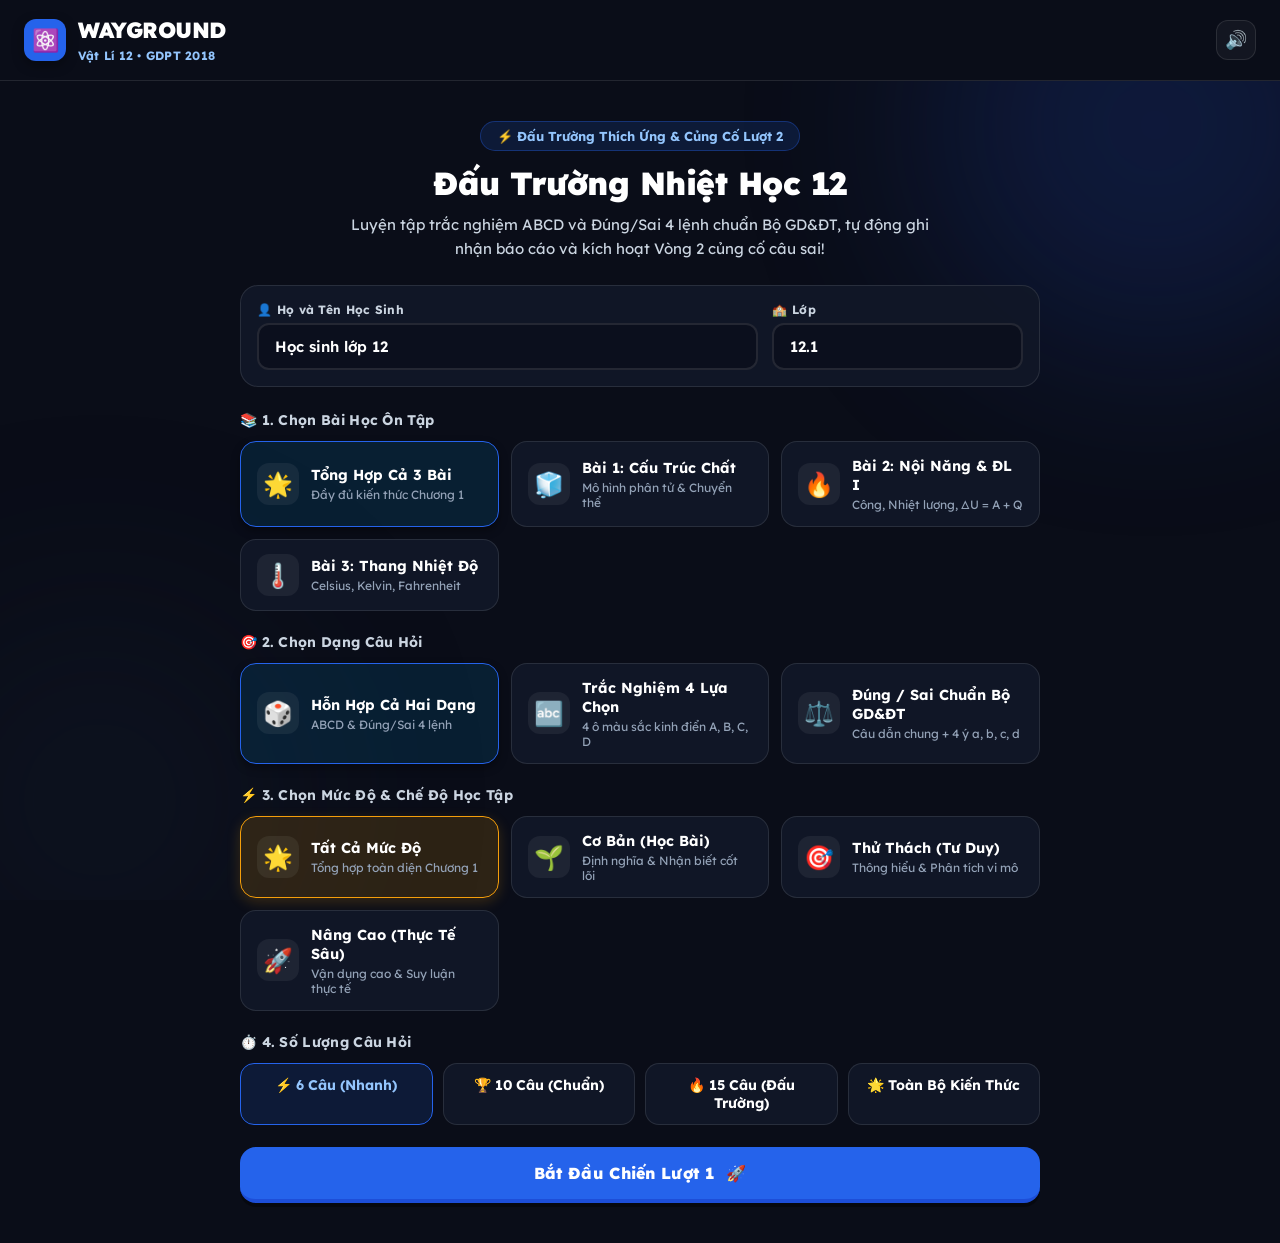
==== index.html @ 76d89479 "feat: Wayground Physics 12 - Dau truong trac nghiem & cung co kien thuc V6.0" ====
<!DOCTYPE html>
<html lang="vi">
<head>
    <meta charset="UTF-8">
    <meta name="viewport" content="width=device-width, initial-scale=1.0, maximum-scale=5.0, viewport-fit=cover">
    <meta name="theme-color" content="#0A0D18">
    <meta name="apple-mobile-web-app-capable" content="yes">
    <meta name="apple-mobile-web-app-status-bar-style" content="black-translucent">
    <title>Wayground Physics 12 - Đấu Trường Trắc Nghiệm & Củng Cố Kiến Thức</title>
    <meta name="description" content="Trang web học tập trò chơi hóa theo phong cách Wayground dành cho học sinh lớp 12 thực hành môn Vật lí có hỗ trợ củng cố Lượt 2 và báo cáo giáo viên.">
    
    <!-- Google Fonts: 100% Vietnamese Subset Support (Lexend & Inter for maximum readability) -->
    <link rel="preconnect" href="https://fonts.googleapis.com">
    <link rel="preconnect" href="https://fonts.gstatic.com" crossorigin>
    <link href="https://fonts.googleapis.com/css2?family=Inter:wght@400;500;600;700;800&family=Lexend:wght@400;500;600;700;800;900&display=swap&subset=vietnamese" rel="stylesheet">

    <!-- KaTeX: Standard Mathematical & Physics Formula Typesetting (Local with CDN Fallback) -->
    <link rel="stylesheet" href="lib/katex/katex.min.css">
    <link rel="stylesheet" href="https://cdn.jsdelivr.net/npm/katex@0.16.9/dist/katex.min.css" integrity="sha384-n8MVd4RsNIU0tAv4ct0nTaAbDJwPJzDEaqSD1odI+WdtXRGWt2kTvGFasHpSy3SV" crossorigin="anonymous">

    <!-- Main Stylesheet -->
    <link rel="stylesheet" href="css/style.css">
</head>
<body>

    <!-- Background Animated Glow Orbs -->
    <div class="bg-glow-orbs">
        <div class="glow-orb glow-orb-1"></div>
        <div class="glow-orb glow-orb-2"></div>
    </div>

    <!-- App Header -->
    <header class="app-header">
        <div class="brand-badge">
            <div class="brand-logo-icon">⚛️</div>
            <div class="brand-text">
                <h1>WAYGROUND</h1>
                <span>Vật Lí 12 • GDPT 2018</span>
            </div>
        </div>
        <div class="header-controls">
            <button id="btn-toggle-sound" class="icon-btn" title="Bật/Tắt âm thanh" aria-label="Toggle Sound">🔊</button>
        </div>
    </header>

    <!-- Main Game Container -->
    <main class="main-wrapper">

        <!-- =========================================================
             SCREEN 1: LOBBY / MODE CONFIGURATION
             ========================================================= -->
        <section id="screen-lobby" class="screen active">
            <div class="lobby-card">
                <div class="hero-banner">
                    <span class="hero-pill">⚡ Đấu Trường Thích Ứng & Củng Cố Lượt 2</span>
                    <h2 class="hero-title">Đấu Trường Nhiệt Học 12</h2>
                    <p class="hero-desc">Luyện tập trắc nghiệm ABCD và Đúng/Sai 4 lệnh chuẩn Bộ GD&ĐT, tự động ghi nhận báo cáo và kích hoạt Vòng 2 củng cố câu sai!</p>
                </div>

                <!-- Student Profile Input -->
                <div class="student-input-grid">
                    <div class="input-field-group">
                        <label for="input-student-name">👤 Họ và Tên Học Sinh</label>
                        <input type="text" id="input-student-name" class="text-input" placeholder="Ví dụ: Nguyễn Văn An" value="Học sinh lớp 12">
                    </div>
                    <div class="input-field-group">
                        <label for="input-student-class">🏫 Lớp</label>
                        <input type="text" id="input-student-class" class="text-input" placeholder="Ví dụ: 12A1" value="12.1">
                    </div>
                </div>

                <!-- Config: Chọn Bài Học -->
                <div class="config-group">
                    <h3 class="group-title">📚 1. Chọn Bài Học Ôn Tập</h3>
                    <div class="pill-grid">
                        <div class="select-card unit-card active" data-unit="all">
                            <div class="select-card-icon">🌟</div>
                            <div class="select-card-info">
                                <h4>Tổng Hợp Cả 3 Bài</h4>
                                <p>Đầy đủ kiến thức Chương 1</p>
                            </div>
                        </div>
                        <div class="select-card unit-card" data-unit="unit1">
                            <div class="select-card-icon">🧊</div>
                            <div class="select-card-info">
                                <h4>Bài 1: Cấu Trúc Chất</h4>
                                <p>Mô hình phân tử & Chuyển thể</p>
                            </div>
                        </div>
                        <div class="select-card unit-card" data-unit="unit2">
                            <div class="select-card-icon">🔥</div>
                            <div class="select-card-info">
                                <h4>Bài 2: Nội Năng & ĐL I</h4>
                                <p>Công, Nhiệt lượng, ΔU = A + Q</p>
                            </div>
                        </div>
                        <div class="select-card unit-card" data-unit="unit3">
                            <div class="select-card-icon">🌡️</div>
                            <div class="select-card-info">
                                <h4>Bài 3: Thang Nhiệt Độ</h4>
                                <p>Celsius, Kelvin, Fahrenheit</p>
                            </div>
                        </div>
                    </div>
                </div>

                <!-- Config: Chọn Dạng Câu Hỏi -->
                <div class="config-group">
                    <h3 class="group-title">🎯 2. Chọn Dạng Câu Hỏi</h3>
                    <div class="pill-grid">
                        <div class="select-card type-card active" data-type="all">
                            <div class="select-card-icon">🎲</div>
                            <div class="select-card-info">
                                <h4>Hỗn Hợp Cả Hai Dạng</h4>
                                <p>ABCD & Đúng/Sai 4 lệnh</p>
                            </div>
                        </div>
                        <div class="select-card type-card" data-type="multiple_choice">
                            <div class="select-card-icon">🔤</div>
                            <div class="select-card-info">
                                <h4>Trắc Nghiệm 4 Lựa Chọn</h4>
                                <p>4 ô màu sắc kinh điển A, B, C, D</p>
                            </div>
                        </div>
                        <div class="select-card type-card" data-type="multi_tf">
                            <div class="select-card-icon">⚖️</div>
                            <div class="select-card-info">
                                <h4>Đúng / Sai Chuẩn Bộ GD&ĐT</h4>
                                <p>Câu dẫn chung + 4 ý a, b, c, d</p>
                            </div>
                        </div>
                    </div>
                </div>

                <!-- Config: Chọn Mức Độ & Chế Độ Học Tập -->
                <div class="config-group">
                    <h3 class="group-title">⚡ 3. Chọn Mức Độ & Chế Độ Học Tập</h3>
                    <div class="pill-grid">
                        <div class="select-card mode-card active" data-mode="all">
                            <div class="select-card-icon">🌟</div>
                            <div class="select-card-info">
                                <h4>Tất Cả Mức Độ</h4>
                                <p>Tổng hợp toàn diện Chương 1</p>
                            </div>
                        </div>
                        <div class="select-card mode-card" data-mode="basic">
                            <div class="select-card-icon">🌱</div>
                            <div class="select-card-info">
                                <h4>Cơ Bản (Học Bài)</h4>
                                <p>Định nghĩa & Nhận biết cốt lõi</p>
                            </div>
                        </div>
                        <div class="select-card mode-card" data-mode="challenging">
                            <div class="select-card-icon">🎯</div>
                            <div class="select-card-info">
                                <h4>Thử Thách (Tư Duy)</h4>
                                <p>Thông hiểu & Phân tích vi mô</p>
                            </div>
                        </div>
                        <div class="select-card mode-card" data-mode="advanced">
                            <div class="select-card-icon">🚀</div>
                            <div class="select-card-info">
                                <h4>Nâng Cao (Thực Tế Sâu)</h4>
                                <p>Vận dụng cao & Suy luận thực tế</p>
                            </div>
                        </div>
                    </div>
                </div>

                <!-- Config: Số Lượng Câu -->
                <div class="config-group">
                    <h3 class="group-title">⏱️ 4. Số Lượng Câu Hỏi</h3>
                    <div class="btn-toggle-row">
                        <div class="toggle-chip count-chip active" data-count="6">⚡ 6 Câu (Nhanh)</div>
                        <div class="toggle-chip count-chip" data-count="10">🏆 10 Câu (Chuẩn)</div>
                        <div class="toggle-chip count-chip" data-count="15">🔥 15 Câu (Đấu Trường)</div>
                        <div class="toggle-chip count-chip" data-count="all">🌟 Toàn Bộ Kiến Thức</div>
                    </div>
                </div>

                <!-- CTA Button -->
                <button id="btn-start-game" class="cta-button btn-primary">
                    <span>Bắt Đầu Chiến Lượt 1</span>
                    <span>🚀</span>
                </button>
            </div>
        </section>


        <!-- =========================================================
             SCREEN 2: GAMEPLAY ARENA
             ========================================================= -->
        <section id="screen-arena" class="screen">
            <div class="arena-container">

                <!-- Remediation Round 2 Indicator Banner -->
                <div id="remediation-banner" class="remediation-banner">
                    🔥 Vòng 2: Củng cố các lỗ hổng kiến thức đã sai ở lượt 1
                </div>

                <!-- HUD Status Bar -->
                <div class="hud-bar">
                    <div class="hud-item">
                        <span class="hud-score-label">Điểm:</span>
                        <span id="hud-score" class="hud-score-val">0</span>
                    </div>

                    <!-- Streak Flame Badge -->
                    <div class="streak-badge">
                        <span>🔥</span>
                        <span>Chuỗi: <span id="hud-streak-val">0</span></span>
                    </div>

                    <div class="hud-item">
                        <span id="hud-progress-val" class="hud-progress">1/10</span>
                    </div>
                </div>

                <!-- Timer Bar -->
                <div class="timer-container">
                    <div id="timer-bar" class="timer-bar"></div>
                </div>


                <!-- Question Card -->
                <div class="question-card">
                    <div class="question-meta">
                        <span id="question-tag" class="tag-badge">Trắc nghiệm</span>
                        <span id="question-level" class="tag-badge">Thông hiểu</span>
                    </div>

                    <!-- Interactive Virtual Physics Experiment / Scientific Illustration Box -->
                    <div id="question-visual-box" class="question-visual-box"></div>

                    <!-- Scenario / General Lead-in (for True/False questions) -->
                    <div id="question-scenario-lead" class="question-scenario-lead" style="display: none;"></div>
                    <h3 id="question-text" class="question-text">Đang tải câu hỏi...</h3>
                </div>

                <!-- Answer Layouts -->
                <!-- Layout 1: Multiple Choice ABCD -->
                <div id="mc-grid" class="options-grid"></div>

                <!-- Layout 2: Multi-command True/False 4-statement Cards -->
                <div id="multi-tf-container" class="multi-tf-container" style="display: none;"></div>

            </div>
        </section>


        <!-- =========================================================
             SCREEN 3: SUMMARY / VICTORY SCREEN
             ========================================================= -->
        <section id="screen-summary" class="screen">
            <div class="summary-card">
                <div class="summary-trophy">🏆</div>
                <h2 class="summary-title">Hoàn Thành Bài Thi!</h2>
                <div id="summary-student-name" class="summary-student-name">Học sinh: Nguyễn Văn An • Lớp 12.1</div>
                <div id="summary-badge-title" class="summary-badge-title">Chiến Thần Vật Lí Nhiệt</div>

                <div class="stats-grid">
                    <div class="stat-box">
                        <div id="summary-score" class="stat-val">0</div>
                        <div class="stat-label">Tổng Điểm</div>
                    </div>
                    <div class="stat-box">
                        <div id="summary-accuracy" class="stat-val">100%</div>
                        <div class="stat-label">Độ Chính Xác</div>
                    </div>
                    <div class="stat-box">
                        <div id="summary-streak" class="stat-val">0</div>
                        <div class="stat-label">Chuỗi Lớn Nhất</div>
                    </div>
                </div>

                <!-- Remediation Prompt Box (Appears when there are mistakes) -->
                <div id="remediation-prompt-box" class="remediation-prompt-box" style="display: none;">
                    <div class="remediation-prompt-icon">💡</div>
                    <div class="remediation-prompt-text">
                        <h3 id="remediation-prompt-title">Phát hiện lỗ hổng kiến thức!</h3>
                        <p id="remediation-prompt-desc">Hệ thống đã chuẩn bị sẵn bộ câu hỏi bản sao tương đương để bạn luyện tập lại các phần vừa làm sai.</p>
                    </div>
                </div>

                <!-- Summary Action Buttons Grid -->
                <div class="summary-actions-grid">
                    <button id="btn-start-remediation" class="cta-button btn-primary btn-remediation" style="display: none;">
                        <span>Luyện Tập Lượt 2 (Củng Cố Câu Sai)</span>
                        <span>🔥</span>
                    </button>
                    <button id="btn-open-teacher-report" class="cta-button btn-primary btn-report">
                        <span>Báo Cáo Giáo Viên</span>
                        <span>📋</span>
                    </button>
                    <button id="btn-play-again" class="cta-button btn-secondary">
                        <span>Chơi Lại Từ Đầu</span>
                        <span>🔄</span>
                    </button>
                </div>
            </div>
        </section>

    </main>

    <!-- =========================================================
         FEEDBACK OVERLAY MODAL (MEME + PER-STATEMENT EXPLANATIONS)
         ========================================================= -->
    <div id="feedback-overlay" class="feedback-overlay">
        <div class="feedback-card">
            <div id="feedback-meme" class="feedback-meme-icon">🔥</div>
            <h3 id="feedback-title" class="feedback-title">Chính Xác!</h3>
            <div id="feedback-pts" class="feedback-pts">+1,250 Điểm</div>
            
            <!-- Explanation List (Supports both Single explanation and 4-statement breakdowns) -->
            <div id="feedback-explain-list" class="feedback-explain-list"></div>

            <button id="btn-next-question" class="cta-button btn-primary">
                <span>Câu Tiếp Theo</span>
                <span>➡️</span>
            </button>
        </div>
    </div>

    <!-- =========================================================
         TEACHER REPORT MODAL (DETAILED ANALYTICS & CSV EXPORT)
         ========================================================= -->
    <div id="modal-teacher-report" class="modal-overlay">
        <div class="report-modal-card">
            <div class="report-header">
                <h3>📋 Báo Cáo Kết Quả Học Tập Gửi Giáo Viên</h3>
                <button id="btn-close-report" class="icon-btn" title="Đóng">✖️</button>
            </div>

            <div class="report-meta-grid">
                <div class="report-meta-box">
                    <span>Học Sinh:</span>
                    <strong id="rep-student-name">--</strong>
                </div>
                <div class="report-meta-box">
                    <span>Lớp:</span>
                    <strong id="rep-student-class">--</strong>
                </div>
                <div class="report-meta-box">
                    <span>Tổng Điểm:</span>
                    <strong id="rep-total-score">0</strong>
                </div>
                <div class="report-meta-box">
                    <span>Độ Chính Xác:</span>
                    <strong id="rep-accuracy">0%</strong>
                </div>
            </div>

            <div class="report-table-wrapper">
                <table class="report-table">
                    <thead>
                        <tr>
                            <th>STT / Ý</th>
                            <th>Nội Dung Câu Hỏi & Mệnh Đề</th>
                            <th>Học Sinh Chọn</th>
                            <th>Đáp Án</th>
                            <th>Kết Quả</th>
                        </tr>
                    </thead>
                    <tbody id="report-table-body">
                        <!-- Dynamic rows populated by JS -->
                    </tbody>
                </table>
            </div>

            <div class="report-actions">
                <button id="btn-export-csv" class="cta-button btn-primary" style="width: auto; padding: 12px 20px; font-size: 14px;">
                    <span>Tải Báo Cáo CSV</span>
                    <span>📥</span>
                </button>
                <button id="btn-print-report" class="cta-button btn-secondary" style="width: auto; padding: 12px 20px; font-size: 14px;">
                    <span>In / Lưu PDF</span>
                    <span>🖨️</span>
                </button>
            </div>
        </div>
    </div>

    <!-- Scientific Image Lightbox / Zoom Modal -->
    <div id="image-zoom-modal" class="image-zoom-overlay">
        <div class="image-zoom-content">
            <button id="btn-close-zoom-modal" class="btn-close-zoom" title="Đóng">&times;</button>
            <div class="image-zoom-caption" id="image-zoom-caption">🔬 Hình minh họa khoa học chuẩn SGK Vật Lí 12</div>
            <img id="image-zoom-img" src="" alt="Hình minh họa phóng to" class="image-zoom-view" />
        </div>
    </div>

    <!-- KaTeX Scripts (Local with CDN fallback) -->
    <script src="lib/katex/katex.min.js"></script>
    <script src="lib/katex/auto-render.min.js"></script>
    <script src="https://cdn.jsdelivr.net/npm/katex@0.16.9/dist/katex.min.js" crossorigin="anonymous"></script>
    <script src="https://cdn.jsdelivr.net/npm/katex@0.16.9/dist/contrib/auto-render.min.js" crossorigin="anonymous"></script>

    <!-- Application Game Scripts -->
    <script src="js/audio.js?v=6.0.0"></script>
    <script src="js/confetti.js?v=6.0.0"></script>
    <script src="js/questions.js?v=6.0.0"></script>
    <script src="js/simulations.js?v=6.0.0"></script>
    <script src="js/app.js?v=6.0.0"></script>

</body>
</html>
---- css/style.css ----
/* ===================================================================
   WAYGROUND PHYSICS 12 - DESIGN SYSTEM & STYLESHEET (V2.1 - TYPOGRAPHY & MATH STANDARDS)
   Fonts: Be Vietnam Pro & Mulish (100% Vietnamese full diacritic support)
   Math: KaTeX standard typesetting, physics variables italic, units upright
   =================================================================== */

:root {
    /* Educational High-Legibility Typography Stack (Lexend - Proven to enhance reading speed & comprehension) */
    --font-heading: 'Lexend', -apple-system, BlinkMacSystemFont, 'Segoe UI', sans-serif;
    --font-body: 'Lexend', -apple-system, BlinkMacSystemFont, 'Segoe UI', sans-serif;
    --font-mono: 'JetBrains Mono', 'Consolas', monospace;

    /* Color Palette */
    --bg-dark: #0A0D18;
    --bg-card: rgba(17, 24, 39, 0.95);
    --bg-surface: #111827;
    --bg-glass: rgba(255, 255, 255, 0.04);
    --border-glass: rgba(255, 255, 255, 0.10);
    --border-subtle: rgba(255, 255, 255, 0.08);

    /* Text (WCAG AA Compliant contrast >= 4.5:1) */
    --text-primary: #FFFFFF;
    --text-secondary: #CBD5E1;
    --text-muted: #94A3B8;

    /* Wayground Choice Vibrant Colors */
    --color-opt-a: #EF4444; /* Ruby Crimson */
    --color-opt-b: #2563EB; /* Royal Cobalt Blue */
    --color-opt-c: #F59E0B; /* Warm Amber */
    --color-opt-d: #10B981; /* Emerald Green */

    --color-correct: #10B981;
    --color-wrong: #EF4444;
    --color-streak: #F97316;
    --color-accent: #2563EB;
    --color-cyan: #3B82F6;

    /* Elevation Shadows (Neutral & Purposeful - No colored halos) */
    --shadow-card: 0 12px 32px rgba(0, 0, 0, 0.45);
    --shadow-btn: 0 4px 0 rgba(0, 0, 0, 0.35);
    --shadow-elevation: 0 8px 24px rgba(0, 0, 0, 0.45);

    /* Animation Timing (Smooth Exponential Deceleration) */
    --transition: all 0.22s cubic-bezier(0.16, 1, 0.3, 1);
}

* {
    box-sizing: border-box;
    margin: 0;
    padding: 0;
    -webkit-tap-highlight-color: transparent;
}

body {
    font-family: var(--font-body);
    background-color: var(--bg-dark);
    color: var(--text-primary);
    min-height: 100vh;
    overflow-x: hidden;
    position: relative;
    display: flex;
    flex-direction: column;
    -webkit-font-smoothing: antialiased;
    -moz-osx-font-smoothing: grayscale;
    text-rendering: optimizeLegibility;
}

/* Background animated glow orbs */
.bg-glow-orbs {
    position: fixed;
    top: 0;
    left: 0;
    width: 100%;
    height: 100%;
    overflow: hidden;
    z-index: -1;
    pointer-events: none;
}

.glow-orb {
    position: absolute;
    border-radius: 50%;
    filter: blur(100px);
    opacity: 0.25;
    animation: floatOrb 12s infinite alternate ease-in-out;
}

.glow-orb-1 {
    width: 450px;
    height: 450px;
    background: radial-gradient(circle, #1E3A8A, #1D4ED8);
    top: -100px;
    right: -100px;
}

.glow-orb-2 {
    width: 400px;
    height: 400px;
    background: radial-gradient(circle, #1E293B, #0F172A);
    bottom: -100px;
    left: -100px;
    animation-delay: -6s;
}

@keyframes floatOrb {
    0% { transform: translateY(0) scale(1); }
    100% { transform: translateY(60px) scale(1.15); }
}

/* App Header */
.app-header {
    display: flex;
    justify-content: space-between;
    align-items: center;
    padding: 16px 24px;
    border-bottom: 1px solid var(--border-glass);
    background: #0A0D18;
    position: sticky;
    top: 0;
    z-index: 100;
}

.brand-badge {
    display: flex;
    align-items: center;
    gap: 12px;
}

.brand-logo-icon {
    width: 42px;
    height: 42px;
    background: #2563EB;
    border-radius: 12px;
    display: flex;
    align-items: center;
    justify-content: center;
    font-size: 22px;
    box-shadow: 0 4px 12px rgba(0, 0, 0, 0.35);
}

.brand-text h1 {
    font-family: var(--font-heading);
    font-size: 22px;
    font-weight: 900;
    letter-spacing: -0.5px;
    color: #FFFFFF;
}

.brand-text span {
    font-size: 12px;
    font-weight: 700;
    color: #93C5FD;
    letter-spacing: 0.02em;
}

.header-controls {
    display: flex;
    align-items: center;
    gap: 12px;
}

.icon-btn {
    background: var(--bg-glass);
    border: 1px solid var(--border-glass);
    color: var(--text-primary);
    width: 40px;
    height: 40px;
    border-radius: 12px;
    display: flex;
    align-items: center;
    justify-content: center;
    font-size: 18px;
    cursor: pointer;
    transition: var(--transition);
}

.icon-btn:hover {
    background: rgba(255, 255, 255, 0.12);
    transform: translateY(-2px);
}

/* Main Container */
.main-wrapper {
    flex: 1;
    display: flex;
    justify-content: center;
    align-items: center;
    padding: 24px 16px;
    max-width: 940px;
    margin: 0 auto;
    width: 100%;
}

/* SCREEN SECTIONS */
.screen {
    width: 100%;
    display: none;
    animation: fadeIn 0.3s ease;
}

.screen.active {
    display: block;
}

@keyframes fadeIn {
    from { opacity: 0; transform: translateY(12px); }
    to { opacity: 1; transform: translateY(0); }
}

/* ===================================================================
   1. LOBBY SCREEN (STUDENT PROFILE & MODE CONFIG)
   =================================================================== */
.lobby-card {
    max-width: 800px;
    margin: 0 auto;
    padding: 16px 0;
}

.hero-banner {
    text-align: center;
    margin-bottom: 24px;
}

.hero-pill {
    display: inline-block;
    padding: 6px 16px;
    border-radius: 100px;
    background: rgba(37, 99, 235, 0.15);
    border: 1px solid rgba(37, 99, 235, 0.35);
    color: #93C5FD;
    font-size: 13px;
    font-weight: 700;
    margin-bottom: 12px;
}

.hero-title {
    font-family: var(--font-heading);
    font-size: 32px;
    font-weight: 900;
    margin-bottom: 8px;
    letter-spacing: -0.5px;
    line-height: 1.3;
}

.hero-desc {
    color: var(--text-secondary);
    font-size: 15px;
    line-height: 1.6;
    max-width: 580px;
    margin: 0 auto;
}

/* Student Information Input Bar */
.student-input-grid {
    display: grid;
    grid-template-columns: 2fr 1fr;
    gap: 14px;
    margin-bottom: 24px;
    background: var(--bg-card);
    border: 1px solid var(--border-glass);
    border-radius: 18px;
    padding: 16px;
}

.input-field-group {
    display: flex;
    flex-direction: column;
    gap: 6px;
    text-align: left;
}

.input-field-group label {
    font-size: 12px;
    font-weight: 700;
    color: var(--text-secondary);
    letter-spacing: 0.3px;
}

.text-input {
    background: rgba(11, 14, 26, 0.7);
    border: 2px solid var(--border-glass);
    border-radius: 12px;
    padding: 12px 16px;
    color: white;
    font-family: var(--font-body);
    font-size: 15px;
    font-weight: 600;
    outline: none;
    transition: var(--transition);
}

.text-input:focus {
    border-color: var(--color-cyan);
    box-shadow: 0 2px 8px rgba(0, 0, 0, 0.4);
}

/* Config Groups */
.config-group {
    margin-bottom: 22px;
}

.group-title {
    font-size: 14px;
    font-weight: 700;
    color: var(--text-secondary);
    letter-spacing: 0.3px;
    margin-bottom: 12px;
    display: flex;
    align-items: center;
    gap: 8px;
}

.pill-grid {
    display: grid;
    grid-template-columns: repeat(auto-fit, minmax(200px, 1fr));
    gap: 12px;
}

.select-card {
    background: var(--bg-card);
    border: 1px solid var(--border-glass);
    border-radius: 16px;
    padding: 14px 16px;
    cursor: pointer;
    transition: var(--transition);
    display: flex;
    align-items: center;
    gap: 12px;
    user-select: none;
}

.select-card:hover {
    border-color: rgba(2, 132, 199, 0.4);
    background: rgba(255, 255, 255, 0.06);
    transform: translateY(-2px);
}

.select-card.active {
    border-color: var(--color-accent);
    background: rgba(2, 132, 199, 0.15);
    box-shadow: 0 4px 8px rgba(0, 0, 0, 0.35);
}

/* Specific styling for Mode Selection Cards */
.mode-card[data-mode="all"].active {
    border-color: #F59E0B;
    background: rgba(245, 158, 11, 0.15);
    box-shadow: 0 4px 14px rgba(245, 158, 11, 0.2);
}

.mode-card[data-mode="basic"].active {
    border-color: #10B981;
    background: rgba(16, 185, 129, 0.15);
    box-shadow: 0 4px 14px rgba(16, 185, 129, 0.2);
}

.mode-card[data-mode="challenging"].active {
    border-color: #0EA5E9;
    background: rgba(14, 165, 233, 0.15);
    box-shadow: 0 4px 14px rgba(14, 165, 233, 0.2);
}

.mode-card[data-mode="advanced"].active {
    border-color: #EC4899;
    background: rgba(236, 72, 153, 0.15);
    box-shadow: 0 4px 14px rgba(236, 72, 153, 0.25);
}

.select-card-icon {
    font-size: 24px;
    width: 42px;
    height: 42px;
    background: rgba(255, 255, 255, 0.06);
    border-radius: 12px;
    display: flex;
    align-items: center;
    justify-content: center;
    flex-shrink: 0;
}

.select-card-info h4 {
    font-family: var(--font-heading);
    font-size: 14.5px;
    font-weight: 700;
    margin-bottom: 3px;
}

.select-card-info p {
    font-size: 12px;
    color: var(--text-muted);
}

/* Quantity Selection */
.btn-toggle-row {
    display: flex;
    gap: 10px;
    flex-wrap: wrap;
}

.toggle-chip {
    flex: 1;
    min-width: 90px;
    padding: 12px 16px;
    background: var(--bg-card);
    border: 1px solid var(--border-glass);
    border-radius: 14px;
    color: var(--text-primary);
    font-weight: 700;
    font-size: 14px;
    text-align: center;
    cursor: pointer;
    transition: var(--transition);
}

.toggle-chip:hover {
    border-color: rgba(255, 255, 255, 0.3);
}

.toggle-chip.active {
    border-color: var(--color-accent);
    background: rgba(37, 99, 235, 0.15);
    color: #93C5FD;
}

/* Action Buttons */
.cta-button {
    width: 100%;
    padding: 16px 24px;
    border-radius: 16px;
    border: none;
    font-family: var(--font-heading);
    font-size: 16px;
    font-weight: 800;
    letter-spacing: 0.3px;
    cursor: pointer;
    display: flex;
    align-items: center;
    justify-content: center;
    gap: 12px;
    transition: var(--transition);
    box-shadow: var(--shadow-btn);
    user-select: none;
}

.btn-primary {
    background: #2563EB;
    color: white;
    border-bottom: 4px solid #1D4ED8;
}

.btn-primary:hover {
    background: #1D4ED8;
    transform: translateY(-2px);
    box-shadow: 0 6px 20px rgba(0, 0, 0, 0.4);
}

.btn-primary:active {
    transform: translateY(2px);
    border-bottom-width: 2px;
}

/* ===================================================================
   2. GAME ARENA (PLAYING SCREEN)
   =================================================================== */
.arena-container {
    width: 100%;
    display: flex;
    flex-direction: column;
    gap: 16px;
}

/* Round 2 Remediation Banner */
.remediation-banner {
    display: none;
    background: linear-gradient(90deg, rgba(239, 68, 68, 0.25), rgba(249, 115, 22, 0.3));
    border: 1px solid #F97316;
    border-radius: 14px;
    padding: 10px 16px;
    text-align: center;
    font-family: var(--font-heading);
    font-weight: 800;
    color: #FDBA74;
    font-size: 14px;
    letter-spacing: 0.5px;
    animation: bannerPulse 2s infinite alternate;
}

.remediation-banner.active {
    display: block;
}

@keyframes bannerPulse {
    from { opacity: 0.85; border-color: rgba(249, 115, 22, 0.4); }
    to { opacity: 1; border-color: rgba(249, 115, 22, 0.9); }
}

/* Top Hud Bar */
.hud-bar {
    display: flex;
    justify-content: space-between;
    align-items: center;
    gap: 12px;
    background: rgba(17, 24, 39, 0.94);
    border: 1px solid var(--border-glass);
    border-radius: 18px;
    padding: 12px 18px;
    backdrop-filter: blur(16px);
    position: sticky;
    top: 76px;
    z-index: 40;
}

.hud-item {
    display: flex;
    align-items: center;
    gap: 8px;
}

.hud-score-label {
    font-size: 12px;
    color: var(--text-muted);
    font-weight: 700;
}

.hud-score-val {
    font-family: var(--font-heading);
    font-size: 20px;
    font-weight: 900;
    color: #FBBF24;
}

/* Streak Flame Badge */
.streak-badge {
    background: rgba(249, 115, 22, 0.15);
    border: 1px solid rgba(249, 115, 22, 0.35);
    color: #FB923C;
    padding: 6px 14px;
    border-radius: 100px;
    font-weight: 800;
    font-size: 14px;
    display: flex;
    align-items: center;
    gap: 6px;
    animation: flamePulse 1.8s infinite;
}

@keyframes flamePulse {
    0%, 100% { transform: scale(1); }
    50% { transform: scale(1.05); }
}

.hud-progress {
    font-weight: 700;
    color: var(--text-secondary);
    font-size: 14px;
}

/* Timer Bar */
.timer-container {
    width: 100%;
    height: 10px;
    background: rgba(255, 255, 255, 0.08);
    border-radius: 100px;
    overflow: hidden;
    position: relative;
}

.timer-bar {
    height: 100%;
    width: 100%;
    background: var(--color-correct);
    border-radius: 100px;
    transform-origin: left center;
    transform: scaleX(1);
    transition: transform 0.1s linear, background 0.3s ease;
    will-change: transform;
}

.timer-bar.warning {
    background: var(--color-wrong);
}

/* Power-ups Tray */
.powerups-tray {
    display: flex;
    justify-content: center;
    gap: 10px;
}

.powerup-btn {
    background: var(--bg-card);
    border: 1px solid var(--border-glass);
    border-radius: 16px;
    padding: 8px 14px;
    color: var(--text-primary);
    font-size: 13px;
    font-weight: 700;
    cursor: pointer;
    display: flex;
    align-items: center;
    gap: 8px;
    transition: var(--transition);
    user-select: none;
}

.powerup-btn:hover:not(:disabled) {
    border-color: var(--color-accent);
    transform: translateY(-2px);
    box-shadow: 0 4px 12px rgba(0, 0, 0, 0.35);
}

.powerup-btn:disabled {
    opacity: 0.35;
    cursor: not-allowed;
    border-color: transparent;
}

.powerup-btn.active-powerup {
    border-color: #F59E0B;
    background: rgba(245, 158, 11, 0.2);
    box-shadow: 0 4px 12px rgba(0, 0, 0, 0.35);
}

/* Question Box */
.question-card {
    background: var(--bg-card);
    border: 1px solid var(--border-glass);
    border-radius: 24px;
    padding: 24px 22px;
    text-align: left;
    box-shadow: var(--shadow-card);
    backdrop-filter: blur(20px);
}

.question-meta {
    display: flex;
    gap: 8px;
    margin-bottom: 12px;
}

.tag-badge {
    padding: 4px 12px;
    border-radius: 8px;
    font-size: 12px;
    font-weight: 700;
    background: rgba(255, 255, 255, 0.08);
    color: var(--text-secondary);
}

.tag-badge.level-basic {
    background: rgba(16, 185, 129, 0.18);
    color: #6EE7B7;
    border: 1px solid rgba(16, 185, 129, 0.35);
}

.tag-badge.level-challenging {
    background: rgba(14, 165, 233, 0.18);
    color: #7DD3FC;
    border: 1px solid rgba(14, 165, 233, 0.35);
}

.tag-badge.level-advanced {
    background: rgba(236, 72, 153, 0.2);
    color: #F472B6;
    border: 1px solid rgba(236, 72, 153, 0.4);
    box-shadow: 0 0 10px rgba(236, 72, 153, 0.2);
}

.question-scenario-lead {
    font-size: 15.5px;
    font-weight: 600;
    line-height: 1.65;
    color: #F8FAFC;
    margin-bottom: 12px;
    background: rgba(2, 132, 199, 0.08);
    padding: 14px 18px;
    border-radius: 14px;
    border: 1px solid rgba(2, 132, 199, 0.25);
}

.question-text {
    font-family: var(--font-heading);
    font-size: 19px;
    font-weight: 700;
    line-height: 1.55;
    margin-bottom: 14px;
    color: white;
}

/* ===================================================================
   SCIENTIFIC ILLUSTRATION DIAGRAM CARD (HÌNH MINH HỌA KHOA HỌC SGK)
   =================================================================== */
.question-visual-box {
    background: rgba(15, 23, 42, 0.85);
    border: 1px solid rgba(56, 189, 248, 0.22);
    border-radius: 18px;
    padding: 14px 16px;
    margin-bottom: 18px;
    box-shadow: 0 8px 24px rgba(0, 0, 0, 0.35);
    backdrop-filter: blur(16px);
    transition: var(--transition);
}

.question-visual-box:hover {
    border-color: rgba(56, 189, 248, 0.45);
}

.diagram-header {
    display: flex;
    justify-content: space-between;
    align-items: center;
    border-bottom: 1px solid rgba(255, 255, 255, 0.08);
    padding-bottom: 8px;
    margin-bottom: 12px;
}

.diagram-title {
    display: flex;
    align-items: center;
    gap: 8px;
    font-size: 14.5px;
    font-weight: 700;
    color: #38BDF8;
    font-family: var(--font-heading);
}

.diagram-badge {
    font-size: 11px;
    font-weight: 700;
    background: rgba(56, 189, 248, 0.15);
    color: #7DD3FC;
    padding: 3px 10px;
    border-radius: 100px;
    border: 1px solid rgba(56, 189, 248, 0.3);
    font-family: var(--font-heading);
}

.diagram-graphic-wrap {
    display: flex;
    justify-content: center;
    align-items: center;
    background: rgba(10, 13, 24, 0.75);
    border: 1px solid rgba(255, 255, 255, 0.06);
    border-radius: 14px;
    padding: 10px;
    overflow: hidden;
    margin-bottom: 10px;
    box-shadow: 0 4px 12px rgba(0, 0, 0, 0.4);
}

.diagram-graphic-wrap svg {
    width: 100%;
    max-width: 620px;
    height: auto;
    display: block;
}

.diagram-caption {
    font-size: 13.5px;
    line-height: 1.55;
    color: #E2E8F0;
    background: rgba(255, 255, 255, 0.04);
    padding: 8px 14px;
    border-radius: 10px;
    border: 1px solid rgba(56, 189, 248, 0.2);
    font-family: var(--font-body);
}

.diagram-caption strong {
    color: #FBBF24;
    margin-right: 4px;
}

/* Options Grid (A, B, C, D) */
.options-grid {
    display: grid;
    grid-template-columns: repeat(2, 1fr);
    gap: 14px;
}

@media (max-width: 720px) {
    .options-grid {
        grid-template-columns: 1fr;
        gap: 10px;
    }
}

.option-btn {
    border-radius: 18px;
    padding: 16px 20px;
    min-height: 56px;
    border: none;
    font-family: var(--font-body);
    font-size: 15.5px;
    font-weight: 600;
    line-height: 1.5;
    text-align: left;
    cursor: pointer;
    transition: var(--transition);
    display: flex;
    align-items: center;
    gap: 14px;
    position: relative;
    user-select: none;
    color: white;
    touch-action: manipulation;
}

@media (max-width: 720px) {
    .option-btn {
        padding: 14px 16px;
        min-height: 52px;
        font-size: 15px;
        border-radius: 16px;
    }
}

.option-text {
    flex: 1;
    word-break: break-word;
}

.kbd-hint {
    display: inline-flex;
    align-items: center;
    justify-content: center;
    min-width: 22px;
    height: 22px;
    padding: 0 6px;
    font-family: var(--font-mono);
    font-size: 11px;
    font-weight: 700;
    color: rgba(255, 255, 255, 0.7);
    background: rgba(0, 0, 0, 0.32);
    border: 1px solid rgba(255, 255, 255, 0.16);
    border-radius: 6px;
    margin-left: auto;
    flex-shrink: 0;
    pointer-events: none;
    letter-spacing: 0;
}

@media (pointer: coarse) {
    .kbd-hint {
        display: none !important;
    }
}

.option-badge {
    width: 36px;
    height: 36px;
    border-radius: 10px;
    background: rgba(0, 0, 0, 0.25);
    display: flex;
    align-items: center;
    justify-content: center;
    font-family: var(--font-heading);
    font-weight: 900;
    font-size: 16px;
    flex-shrink: 0;
}

.option-btn:hover:not(:disabled) {
    transform: translateY(-3px);
    filter: brightness(1.1);
}

.option-btn:active:not(:disabled) {
    transform: translateY(1px);
}

.option-btn:disabled {
    cursor: default;
}

.btn-choice-a {
    background: linear-gradient(135deg, #EF4444, #DC2626);
    box-shadow: 0 4px 0 #B91C1C, 0 6px 16px rgba(0, 0, 0, 0.4);
}

.btn-choice-b {
    background: linear-gradient(135deg, #2563EB, #1D4ED8);
    box-shadow: 0 4px 0 #1E40AF, 0 6px 16px rgba(0, 0, 0, 0.4);
}

.btn-choice-c {
    background: linear-gradient(135deg, #F59E0B, #D97706);
    box-shadow: 0 4px 0 #B45309, 0 6px 16px rgba(0, 0, 0, 0.4);
}

.btn-choice-d {
    background: linear-gradient(135deg, #10B981, #059669);
    box-shadow: 0 4px 0 #047857, 0 6px 16px rgba(0, 0, 0, 0.4);
}

.option-btn.eliminated {
    opacity: 0.15;
    pointer-events: none;
    transform: scale(0.95);
    filter: grayscale(1);
}

.option-btn.correct-highlight {
    background: linear-gradient(135deg, #10B981, #059669) !important;
    box-shadow: 0 4px 0 #047857, 0 8px 24px rgba(0, 0, 0, 0.6) !important;
}

.option-btn.wrong-highlight {
    background: linear-gradient(135deg, #EF4444, #991B1B) !important;
    box-shadow: 0 4px 0 #7F1D1D, 0 8px 24px rgba(0, 0, 0, 0.6) !important;
    animation: shakeAnim 0.4s ease;
}

@keyframes shakeAnim {
    0%, 100% { transform: translateX(0); }
    20%, 60% { transform: translateX(-6px); }
    40%, 80% { transform: translateX(6px); }
}

/* ===================================================================
   CẤU TRÚC ĐÚNG / SAI 4 LỆNH CHUẨN BỘ GD&ĐT 2025
   =================================================================== */
.multi-tf-container {
    display: flex;
    flex-direction: column;
    gap: 14px;
}

.multi-tf-card {
    background: var(--bg-card);
    border: 1px solid var(--border-glass);
    border-radius: 18px;
    padding: 16px 20px;
    display: flex;
    justify-content: space-between;
    align-items: center;
    gap: 16px;
    transition: var(--transition);
}

@media (max-width: 640px) {
    .multi-tf-card {
        flex-direction: column;
        align-items: stretch;
        gap: 12px;
        padding: 14px 16px;
    }
    .multi-tf-toggle-group {
        width: 100%;
        justify-content: stretch;
    }
    .btn-tf-toggle {
        flex: 1;
        text-align: center;
        padding: 12px 14px;
    }
}

.multi-tf-card:hover {
    border-color: rgba(2, 132, 199, 0.45);
    background: rgba(25, 33, 58, 0.92);
}

.multi-tf-statement-box {
    display: flex;
    align-items: flex-start;
    gap: 14px;
    flex: 1;
    text-align: left;
}

.stmt-label-badge {
    width: 32px;
    height: 32px;
    border-radius: 10px;
    background: linear-gradient(135deg, #2563EB, #1D4ED8);
    color: white;
    font-family: var(--font-heading);
    font-size: 15px;
    font-weight: 800;
    display: flex;
    align-items: center;
    justify-content: center;
    flex-shrink: 0;
}

.stmt-content {
    font-size: 15px;
    line-height: 1.6;
    color: #F1F5F9;
}

.stmt-lead-text {
    font-weight: 700;
    color: var(--color-cyan);
    margin-right: 4px;
}

/* Toggle Buttons for True / False */
.multi-tf-toggle-group {
    display: flex;
    gap: 8px;
    flex-shrink: 0;
}

.btn-tf-toggle {
    padding: 10px 18px;
    min-height: 48px;
    border-radius: 12px;
    border: 2px solid var(--border-glass);
    background: rgba(255, 255, 255, 0.05);
    color: var(--text-secondary);
    font-family: var(--font-heading);
    font-size: 14px;
    font-weight: 800;
    cursor: pointer;
    transition: var(--transition);
    user-select: none;
    touch-action: manipulation;
    display: inline-flex;
    align-items: center;
    justify-content: center;
}

.btn-tf-toggle:hover {
    border-color: rgba(255, 255, 255, 0.3);
    color: white;
}

.btn-tf-toggle.selected-true {
    background: linear-gradient(135deg, #10B981, #059669);
    border-color: #10B981;
    color: white;
    box-shadow: 0 4px 12px rgba(0, 0, 0, 0.45);
    transform: scale(1.03);
}

.btn-tf-toggle.selected-false {
    background: linear-gradient(135deg, #EF4444, #DC2626);
    border-color: #EF4444;
    color: white;
    box-shadow: 0 4px 12px rgba(0, 0, 0, 0.45);
    transform: scale(1.03);
}

.btn-submit-multitf {
    margin-top: 6px;
}

/* ===================================================================
   3. FEEDBACK POPUP (MEME & PER-STATEMENT EXPLANATIONS)
   =================================================================== */
.feedback-overlay {
    position: fixed;
    top: 0;
    left: 0;
    width: 100%;
    height: 100%;
    background: rgba(10, 13, 24, 0.88);
    backdrop-filter: blur(12px);
    display: flex;
    justify-content: center;
    align-items: center;
    z-index: 1000;
    padding: 16px;
    opacity: 0;
    pointer-events: none;
    transition: opacity 0.25s ease;
}

.feedback-overlay.active {
    opacity: 1;
    pointer-events: auto;
}

.feedback-card {
    background: #151B2E;
    border: 1px solid var(--border-glass);
    border-radius: 28px;
    padding: 26px;
    max-width: 600px;
    width: 100%;
    text-align: center;
    box-shadow: 0 24px 60px rgba(0, 0, 0, 0.6);
    transform: scale(0.9);
    transition: transform 0.25s cubic-bezier(0.16, 1, 0.3, 1);
    max-height: 88vh;
    overflow-y: auto;
}

.feedback-overlay.active .feedback-card {
    transform: scale(1);
}

.feedback-meme-icon {
    font-size: 58px;
    margin-bottom: 8px;
    display: inline-block;
    animation: popIn 0.35s cubic-bezier(0.16, 1, 0.3, 1);
}

@keyframes popIn {
    0% { transform: scale(0.6); opacity: 0; }
    100% { transform: scale(1); opacity: 1; }
}

.feedback-title {
    font-family: var(--font-heading);
    font-size: 24px;
    font-weight: 800;
    margin-bottom: 4px;
}

.feedback-title.correct-text { color: var(--color-correct); }
.feedback-title.wrong-text { color: var(--color-wrong); }

.feedback-pts {
    font-weight: 800;
    font-size: 15px;
    color: #FBBF24;
    margin-bottom: 14px;
}

.feedback-explain-list {
    display: flex;
    flex-direction: column;
    gap: 10px;
    margin-bottom: 20px;
    text-align: left;
}

.feedback-explain-item {
    background: rgba(255, 255, 255, 0.04);
    border-radius: 12px;
    padding: 12px 16px;
    font-size: 14px;
    line-height: 1.6;
    color: #E2E8F0;
    border: 1px solid var(--border-glass);
}

.feedback-explain-item.item-correct {
    border-color: rgba(16, 185, 129, 0.35);
    background: rgba(16, 185, 129, 0.08);
}
.feedback-explain-item.item-wrong {
    border-color: rgba(239, 68, 68, 0.35);
    background: rgba(239, 68, 68, 0.08);
}

.feedback-explain-item strong {
    color: white;
}

/* ===================================================================
   4. SUMMARY SCREEN
   =================================================================== */
.summary-card {
    background: var(--bg-card);
    border: 1px solid var(--border-glass);
    border-radius: 28px;
    padding: 36px 28px;
    text-align: center;
    box-shadow: var(--shadow-card);
    backdrop-filter: blur(20px);
}

.summary-trophy {
    font-size: 68px;
    margin-bottom: 8px;
    display: inline-block;
    animation: trophyFloat 3s infinite ease-in-out;
}

@keyframes trophyFloat {
    0%, 100% { transform: translateY(0); }
    50% { transform: translateY(-10px); }
}

.summary-title {
    font-family: var(--font-heading);
    font-size: 30px;
    font-weight: 900;
    margin-bottom: 6px;
}

.summary-student-name {
    font-size: 15px;
    font-weight: 700;
    color: var(--color-cyan);
    margin-bottom: 4px;
}

.summary-badge-title {
    color: #FBBF24;
    font-weight: 800;
    font-size: 16px;
    letter-spacing: 0.5px;
    margin-bottom: 24px;
}

.stats-grid {
    display: grid;
    grid-template-columns: repeat(3, 1fr);
    gap: 14px;
    margin-bottom: 24px;
}

.stat-box {
    background: rgba(255, 255, 255, 0.04);
    border: none;
    border-radius: 18px;
    padding: 18px 12px;
}

.stat-val {
    font-family: var(--font-heading);
    font-size: 24px;
    font-weight: 800;
    color: white;
    margin-bottom: 4px;
}

.stat-label {
    font-size: 12px;
    font-weight: 700;
    color: var(--text-muted);
}

/* Remediation Prompt Box */
.remediation-prompt-box {
    background: rgba(249, 115, 22, 0.12);
    border: 1px solid rgba(249, 115, 22, 0.35);
    border-radius: 16px;
    padding: 14px 18px;
    margin-bottom: 22px;
    text-align: left;
    display: flex;
    align-items: center;
    gap: 14px;
}

.remediation-prompt-icon {
    font-size: 30px;
    flex-shrink: 0;
}

.remediation-prompt-text h3,
.remediation-prompt-text h4 {
    font-size: 15px;
    font-weight: 800;
    color: #FB923C;
    margin-bottom: 2px;
}

.remediation-prompt-text p {
    font-size: 13.5px;
    line-height: 1.5;
    color: #FED7AA;
}

.summary-actions-grid {
    display: grid;
    grid-template-columns: 1fr 1fr;
    gap: 12px;
}

.btn-secondary {
    background: var(--bg-glass);
    border: 2px solid var(--border-glass);
    color: white;
}

.btn-secondary:hover {
    background: rgba(255, 255, 255, 0.1);
    transform: translateY(-2px);
}

.btn-remediation {
    background: linear-gradient(135deg, #F97316, #EA580C);
    border-bottom: 4px solid #C2410C;
    grid-column: span 2;
}

.btn-report {
    background: linear-gradient(135deg, #2563EB, #1D4ED8);
    border-bottom: 4px solid #1E40AF;
}

/* ===================================================================
   5. TEACHER REPORT MODAL & TABLE
   =================================================================== */
.modal-overlay {
    position: fixed;
    top: 0;
    left: 0;
    width: 100%;
    height: 100%;
    background: rgba(10, 13, 24, 0.9);
    backdrop-filter: blur(14px);
    display: flex;
    justify-content: center;
    align-items: center;
    z-index: 2000;
    padding: 16px;
    opacity: 0;
    pointer-events: none;
    transition: opacity 0.25s ease;
}

.modal-overlay.active {
    opacity: 1;
    pointer-events: auto;
}

.report-modal-card {
    background: #141A2D;
    border: 1px solid var(--border-glass);
    border-radius: 24px;
    padding: 28px;
    max-width: 840px;
    width: 100%;
    max-height: 88vh;
    display: flex;
    flex-direction: column;
    box-shadow: 0 24px 60px rgba(0, 0, 0, 0.7);
}

.report-header {
    display: flex;
    justify-content: space-between;
    align-items: center;
    margin-bottom: 20px;
    border-bottom: 1px solid var(--border-glass);
    padding-bottom: 14px;
}

.report-meta-grid {
    display: grid;
    grid-template-columns: repeat(4, 1fr);
    gap: 10px;
    margin-bottom: 20px;
}

.report-meta-box {
    background: rgba(255, 255, 255, 0.04);
    border-radius: 12px;
    padding: 10px 14px;
}

.report-meta-box span {
    font-size: 11px;
    font-weight: 700;
    color: var(--text-muted);
}

.report-meta-box strong {
    display: block;
    font-size: 15px;
    color: white;
    margin-top: 2px;
}

.report-table-wrapper {
    flex: 1;
    overflow-y: auto;
    border: 1px solid var(--border-glass);
    border-radius: 14px;
    padding: 12px 16px;
    margin-bottom: 20px;
}

.report-table {
    width: 100%;
    border-collapse: collapse;
    font-size: 13.5px;
    text-align: left;
}

.report-table th {
    background: rgba(255, 255, 255, 0.06);
    padding: 12px 14px;
    font-weight: 800;
    color: var(--text-secondary);
    border-bottom: 1px solid var(--border-glass);
    position: sticky;
    top: 0;
}

.report-table td {
    padding: 12px 14px;
    border-bottom: 1px solid rgba(255, 255, 255, 0.05);
    color: #CBD5E1;
    line-height: 1.5;
}

.badge-tag-pass {
    color: #10B981;
    font-weight: 800;
    background: rgba(16, 185, 129, 0.15);
    padding: 3px 8px;
    border-radius: 6px;
}

.badge-tag-fail {
    color: #EF4444;
    font-weight: 800;
    background: rgba(239, 68, 68, 0.15);
    padding: 3px 8px;
    border-radius: 6px;
}

.report-actions {
    display: flex;
    justify-content: flex-end;
    gap: 12px;
}

/* ===================================================================
   6. MATHEMATICAL & PHYSICS FORMULA TYPOGRAPHY (KATEX TWEAKS)
   =================================================================== */
.katex {
    font-size: 1.05em !important;
    text-rendering: auto;
    color: #FFFFFF !important;
}

.katex .mord.mathnormal {
    font-family: 'KaTeX_Math', 'Cambria Math', 'Times New Roman', serif !important;
    font-style: italic !important;
}

/* Physics Math inline fallback if KaTeX is disabled */
.phys-math {
    font-family: 'Cambria Math', 'Times New Roman', serif;
    font-style: italic;
    color: #FFFFFF;
}

.phys-unit {
    font-family: var(--font-body);
    font-style: normal;
    color: #CBD5E1;
}

/* ===================================================================
   7. RESPONSIVE OPTIMIZATIONS (IPHONE / ANDROID / IPAD / TABLETS)
   =================================================================== */

/* Accessible Focus Ring (WCAG 2.1 AA) */
:focus-visible {
    outline: 2px solid #38BDF8;
    outline-offset: 2px;
}

/* Subtle Dark Scrollbars */
::-webkit-scrollbar {
    width: 6px;
    height: 6px;
}
::-webkit-scrollbar-track {
    background: rgba(10, 13, 24, 0.6);
}
::-webkit-scrollbar-thumb {
    background: rgba(255, 255, 255, 0.16);
    border-radius: 6px;
}
::-webkit-scrollbar-thumb:hover {
    background: rgba(255, 255, 255, 0.28);
}

/* Mobile Devices (< 640px: iPhone, Android) */
@media (max-width: 640px) {
    .app-header {
        padding: 10px 14px;
    }
    .brand-logo-icon {
        width: 36px;
        height: 36px;
        font-size: 18px;
        border-radius: 10px;
    }
    .brand-text h1 {
        font-size: 17px;
    }
    .brand-text span {
        font-size: 11.5px;
    }

    .main-wrapper {
        padding: 14px 10px calc(14px + env(safe-area-inset-bottom));
    }

    .lobby-card {
        padding: 12px 6px;
    }
    .hero-title {
        font-size: 22px;
    }
    .hero-desc {
        font-size: 14px;
    }
    .student-input-grid {
        grid-template-columns: 1fr;
        padding: 14px;
        gap: 10px;
    }
    .text-input {
        font-size: 16px; /* Prevents auto-zoom in iOS Safari */
    }

    /* Sticky HUD Bar on Mobile */
    .hud-bar {
        top: 56px;
        padding: 8px 12px;
        border-radius: 14px;
        gap: 8px;
    }
    .hud-score-label {
        display: none;
    }
    .hud-score-val {
        font-size: 17px;
    }
    .streak-badge {
        padding: 4px 10px;
        font-size: 13px;
    }
    .hud-progress {
        font-size: 13px;
    }

    /* Power-ups Tray on Mobile */
    .powerups-tray {
        flex-wrap: wrap;
        gap: 6px;
    }
    .powerup-btn {
        padding: 8px 10px;
        font-size: 12px;
        border-radius: 12px;
        flex: 1 1 calc(50% - 6px);
        justify-content: center;
        min-height: 44px;
    }

    /* Question Card on Mobile */
    .question-card {
        padding: 18px 14px;
        border-radius: 20px;
    }
    .question-text {
        font-size: 17px;
        line-height: 1.5;
        margin-bottom: 12px;
    }
    .question-scenario-lead {
        font-size: 14px;
        padding: 10px 14px;
        line-height: 1.55;
    }

    /* Mobile Bottom-sheet Modal Presentation */
    .feedback-overlay,
    .modal-overlay {
        padding: 0;
        align-items: flex-end;
    }
    .feedback-card {
        border-radius: 24px 24px 0 0;
        max-width: 100%;
        max-height: 85vh;
        padding: 22px 18px calc(22px + env(safe-area-inset-bottom));
        transform: translateY(100%);
        transition: transform 0.3s cubic-bezier(0.16, 1, 0.3, 1);
    }
    .feedback-overlay.active .feedback-card {
        transform: translateY(0);
    }
    .report-modal-card {
        border-radius: 24px 24px 0 0;
        max-width: 100%;
        max-height: 90vh;
        padding: 20px 16px calc(20px + env(safe-area-inset-bottom));
    }
    .report-meta-grid {
        grid-template-columns: 1fr 1fr;
        gap: 8px;
    }

    /* Summary Screen on Mobile */
    .summary-card {
        padding: 26px 16px;
        border-radius: 22px;
    }
    .summary-title {
        font-size: 24px;
    }
    .stats-grid {
        grid-template-columns: 1fr;
        gap: 10px;
    }
    .summary-actions-grid {
        grid-template-columns: 1fr;
    }
    .btn-remediation {
        grid-column: span 1;
    }
}

/* Tablet & iPad Viewports (641px - 1024px) */
@media (min-width: 641px) and (max-width: 1024px) {
    .main-wrapper {
        padding: 20px 18px;
        max-width: 820px;
    }
    .options-grid {
        grid-template-columns: repeat(2, 1fr);
        gap: 12px;
    }
    .option-btn {
        padding: 16px 18px;
        min-height: 54px;
    }
    .sim-body {
        grid-template-columns: 320px 1fr;
        gap: 14px;
    }
}

/* ===================================================================
   8. DEDICATED SCIENTIFIC TEXTBOOK ILLUSTRATIONS (1:1 QUESTION IMAGES)
   =================================================================== */
.question-visual-box {
    margin: 14px 0 16px;
    width: 100%;
}

.question-image-card {
    background: linear-gradient(145deg, rgba(17, 24, 43, 0.95), rgba(13, 20, 36, 0.98));
    border: 1px solid rgba(56, 189, 248, 0.22);
    border-radius: 18px;
    padding: 12px 14px 14px;
    box-shadow: 0 10px 30px rgba(0, 0, 0, 0.5), inset 0 1px 0 rgba(255, 255, 255, 0.08);
    transition: var(--transition);
}

.question-image-card:hover {
    border-color: rgba(56, 189, 248, 0.45);
    box-shadow: 0 14px 36px rgba(0, 0, 0, 0.6), 0 0 20px rgba(56, 189, 248, 0.12);
}

.image-card-header {
    display: flex;
    justify-content: space-between;
    align-items: center;
    margin-bottom: 10px;
    padding-bottom: 8px;
    border-bottom: 1px solid rgba(255, 255, 255, 0.08);
    flex-wrap: wrap;
    gap: 6px;
}

.image-card-badge {
    display: inline-flex;
    align-items: center;
    gap: 6px;
    font-family: var(--font-heading);
    font-size: 11.5px;
    font-weight: 800;
    letter-spacing: 0.05em;
    text-transform: uppercase;
    color: #38BDF8;
    background: rgba(56, 189, 248, 0.12);
    padding: 4px 10px;
    border-radius: 8px;
    border: 1px solid rgba(56, 189, 248, 0.25);
}

.image-card-hint {
    font-size: 11.5px;
    color: var(--text-muted);
    font-weight: 600;
}

.image-wrapper {
    position: relative;
    width: 100%;
    max-height: 320px;
    min-height: 180px;
    border-radius: 12px;
    overflow: hidden;
    background: #0B0F1D;
    display: flex;
    align-items: center;
    justify-content: center;
    cursor: zoom-in;
    border: 1px solid rgba(255, 255, 255, 0.05);
}

.question-scientific-img {
    width: 100%;
    height: auto;
    max-height: 320px;
    object-fit: contain;
    display: block;
    border-radius: 12px;
    transition: transform 0.3s cubic-bezier(0.16, 1, 0.3, 1);
}

.image-wrapper:hover .question-scientific-img {
    transform: scale(1.02);
}

/* Scientific Image Lightbox / Zoom Overlay */
.image-zoom-overlay {
    position: fixed;
    top: 0;
    left: 0;
    width: 100%;
    height: 100%;
    background: rgba(8, 12, 22, 0.94);
    backdrop-filter: blur(14px);
    display: flex;
    justify-content: center;
    align-items: center;
    z-index: 2000;
    padding: 20px;
    opacity: 0;
    pointer-events: none;
    transition: opacity 0.25s ease;
}

.image-zoom-overlay.active {
    opacity: 1;
    pointer-events: auto;
}

.image-zoom-content {
    position: relative;
    max-width: 1100px;
    width: 100%;
    background: #11182B;
    border: 1px solid rgba(56, 189, 248, 0.3);
    border-radius: 20px;
    padding: 20px;
    box-shadow: 0 24px 70px rgba(0, 0, 0, 0.8), 0 0 40px rgba(56, 189, 248, 0.15);
    display: flex;
    flex-direction: column;
    align-items: center;
    transform: scale(0.92);
    transition: transform 0.25s cubic-bezier(0.16, 1, 0.3, 1);
}

.image-zoom-overlay.active .image-zoom-content {
    transform: scale(1);
}

.btn-close-zoom {
    position: absolute;
    top: 12px;
    right: 14px;
    width: 38px;
    height: 38px;
    border-radius: 50%;
    background: rgba(255, 255, 255, 0.1);
    border: 1px solid rgba(255, 255, 255, 0.2);
    color: white;
    font-size: 24px;
    line-height: 1;
    cursor: pointer;
    display: flex;
    align-items: center;
    justify-content: center;
    transition: var(--transition);
    z-index: 10;
}

.btn-close-zoom:hover {
    background: rgba(239, 68, 68, 0.8);
    border-color: #EF4444;
    transform: scale(1.1);
}

.image-zoom-caption {
    font-family: var(--font-heading);
    font-size: 15px;
    font-weight: 700;
    color: #38BDF8;
    margin-bottom: 14px;
    text-align: center;
    padding: 0 40px;
}

.image-zoom-view {
    max-width: 100%;
    max-height: 78vh;
    object-fit: contain;
    border-radius: 12px;
    box-shadow: 0 8px 24px rgba(0, 0, 0, 0.5);
}

@media (max-width: 640px) {
    .image-wrapper {
        max-height: 210px;
        min-height: 140px;
    }
    .question-scientific-img {
        max-height: 210px;
    }
    .image-zoom-content {
        padding: 14px;
        border-radius: 16px;
    }
    .image-zoom-caption {
        font-size: 13px;
        padding: 0 30px;
    }
    .image-zoom-view {
        max-height: 70vh;
    }
}
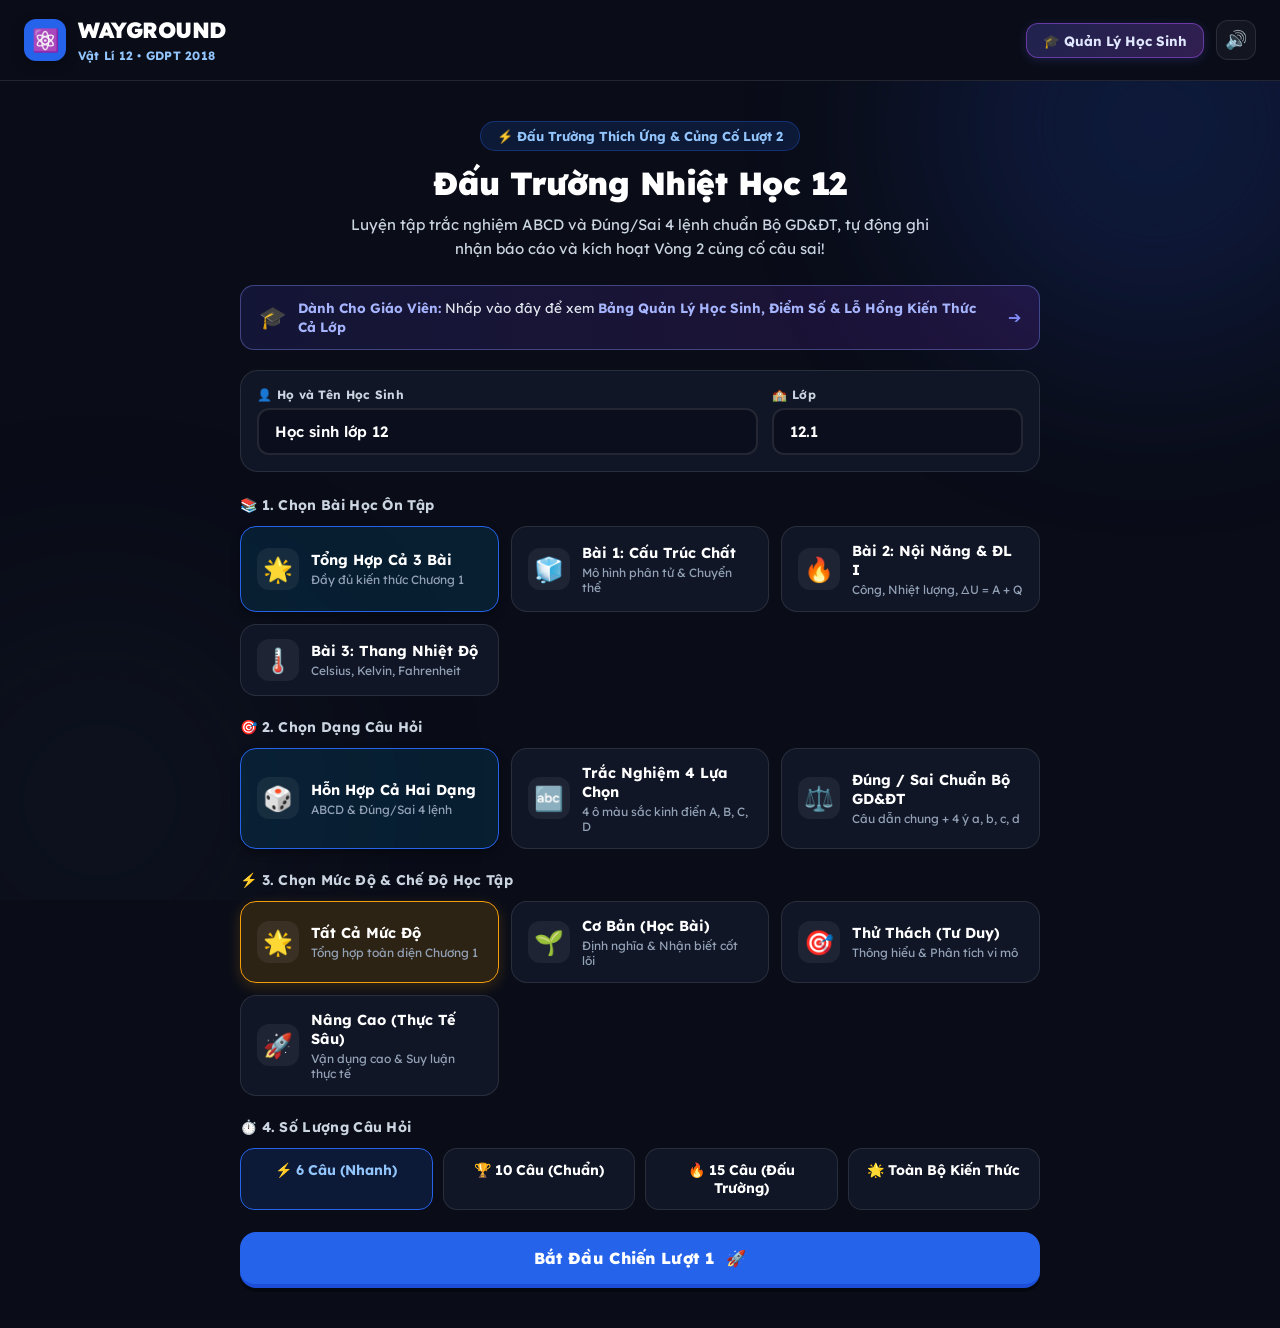
==== commit 4e59392d: "feat: Add comprehensive Teacher Management Dashboard (Student Roster, KPIs, Diagnostics, Filters, Ex" ====
--- a/index.html
+++ b/index.html
@@ -39,6 +39,9 @@
             </div>
         </div>
         <div class="header-controls">
+            <button id="btn-open-teacher-dashboard" class="btn-teacher-portal" title="Mở Bảng Điều Khiển Quản Lý Giáo Viên">
+                <span>🎓 Quản Lý Học Sinh</span>
+            </button>
             <button id="btn-toggle-sound" class="icon-btn" title="Bật/Tắt âm thanh" aria-label="Toggle Sound">🔊</button>
         </div>
     </header>
@@ -55,6 +58,15 @@
                     <span class="hero-pill">⚡ Đấu Trường Thích Ứng & Củng Cố Lượt 2</span>
                     <h2 class="hero-title">Đấu Trường Nhiệt Học 12</h2>
                     <p class="hero-desc">Luyện tập trắc nghiệm ABCD và Đúng/Sai 4 lệnh chuẩn Bộ GD&ĐT, tự động ghi nhận báo cáo và kích hoạt Vòng 2 củng cố câu sai!</p>
+                </div>
+
+                <!-- Teacher Quick Access Banner -->
+                <div class="teacher-quick-banner" id="banner-teacher-portal" title="Nhấp để mở Bảng Điều Khiển Giáo Viên">
+                    <div class="banner-badge-icon">🎓</div>
+                    <div class="banner-text">
+                        <strong>Dành Cho Giáo Viên:</strong> Nhấp vào đây để xem <strong>Bảng Quản Lý Học Sinh, Điểm Số & Lỗ Hổng Kiến Thức Cả Lớp</strong>
+                    </div>
+                    <span class="banner-arrow">➔</span>
                 </div>
 
                 <!-- Student Profile Input -->
@@ -380,6 +392,123 @@
         </div>
     </div>
 
+    <!-- =========================================================
+         TEACHER MANAGEMENT DASHBOARD MODAL (STUDENT ROSTER & CLASS ANALYTICS)
+         ========================================================= -->
+    <div id="modal-teacher-dashboard" class="modal-overlay">
+        <div class="teacher-dashboard-card">
+            <div class="dashboard-header">
+                <div class="dashboard-header-title">
+                    <div class="dash-icon">🎓</div>
+                    <div>
+                        <h3>BẢNG ĐIỀU KHIỂN GIÁO VIÊN - QUẢN LÝ HỌC SINH</h3>
+                        <p>Theo dõi kết quả làm bài, phân tích lỗ hổng kiến thức và xuất điểm lớp học môn Vật Lí 12</p>
+                    </div>
+                </div>
+                <button id="btn-close-teacher-dashboard" class="icon-btn btn-close-dash" title="Đóng">✖️</button>
+            </div>
+
+            <!-- KPI Metric Cards Grid -->
+            <div class="dash-kpi-grid">
+                <div class="dash-kpi-box">
+                    <div class="dash-kpi-label">Tổng Lượt Nộp Bài</div>
+                    <div class="dash-kpi-val" id="td-total-submissions">0</div>
+                    <div class="dash-kpi-sub">Lượt học sinh hoàn thành</div>
+                </div>
+                <div class="dash-kpi-box">
+                    <div class="dash-kpi-label">Điểm Trung Bình</div>
+                    <div class="dash-kpi-val highlight-gold" id="td-avg-score">0</div>
+                    <div class="dash-kpi-sub">Toàn bộ lớp học</div>
+                </div>
+                <div class="dash-kpi-box">
+                    <div class="dash-kpi-label">Độ Chính Xác TB</div>
+                    <div class="dash-kpi-val highlight-green" id="td-avg-accuracy">0%</div>
+                    <div class="dash-kpi-sub">Tỉ lệ câu trả lời đúng</div>
+                </div>
+                <div class="dash-kpi-box">
+                    <div class="dash-kpi-label">Củng Cố Vòng 2</div>
+                    <div class="dash-kpi-val highlight-blue" id="td-remediation-count">0</div>
+                    <div class="dash-kpi-sub">Lượt khắc phục câu sai</div>
+                </div>
+            </div>
+
+            <!-- Control & Filter Bar -->
+            <div class="dash-controls-bar">
+                <div class="dash-filter-group">
+                    <div class="dash-input-wrap">
+                        <label for="td-filter-class">Lớp:</label>
+                        <select id="td-filter-class" class="dash-select">
+                            <option value="all">Tất Cả Các Lớp</option>
+                        </select>
+                    </div>
+                    <div class="dash-input-wrap">
+                        <label for="td-filter-mode">Mức Độ:</label>
+                        <select id="td-filter-mode" class="dash-select">
+                            <option value="all">Tất Cả Mức Độ</option>
+                            <option value="basic">Cơ Bản (Học Bài)</option>
+                            <option value="challenging">Thử Thách (Tư Duy)</option>
+                            <option value="advanced">Nâng Cao (Thực Tế Sâu)</option>
+                        </select>
+                    </div>
+                    <div class="dash-input-wrap dash-search-wrap">
+                        <input type="text" id="td-search-student" class="dash-input" placeholder="🔍 Tìm học sinh theo tên..." />
+                    </div>
+                </div>
+
+                <div class="dash-action-group">
+                    <button id="btn-td-export-csv" class="dash-btn btn-export" title="Xuất toàn bộ bảng điểm lớp ra file Excel/CSV">
+                        <span>📥 Xuất Bảng Điểm CSV</span>
+                    </button>
+                    <button id="btn-td-seed-demo" class="dash-btn btn-secondary" title="Nạp 6 bài làm mẫu để kiểm tra tính năng">
+                        <span>🔄 Nạp Demo Lớp 12</span>
+                    </button>
+                    <button id="btn-td-clear-data" class="dash-btn btn-danger" title="Xóa toàn bộ lịch sử nộp bài">
+                        <span>🗑️ Xóa Lịch Sử</span>
+                    </button>
+                </div>
+            </div>
+
+            <!-- Student Submissions Roster Table -->
+            <div class="dash-section-title">
+                <span>📋 Danh Sách Điểm & Bài Làm Của Học Sinh</span>
+                <span class="table-count-badge" id="td-table-count">0 học sinh</span>
+            </div>
+            <div class="dash-table-wrapper">
+                <table class="dash-table">
+                    <thead>
+                        <tr>
+                            <th>STT</th>
+                            <th>Họ và Tên</th>
+                            <th>Lớp</th>
+                            <th>Thời Gian Nộp</th>
+                            <th>Mức Độ</th>
+                            <th>Điểm Số</th>
+                            <th>Đúng / Tổng</th>
+                            <th>Chính Xác</th>
+                            <th>Xếp Loại</th>
+                            <th>Lượt</th>
+                            <th>Thao Tác</th>
+                        </tr>
+                    </thead>
+                    <tbody id="td-students-table-body">
+                        <!-- Dynamic Student Rows -->
+                    </tbody>
+                </table>
+            </div>
+
+            <!-- Class Diagnostic Error Insights (Phân tích câu hay sai) -->
+            <div class="dash-insights-card">
+                <div class="insights-header">
+                    <span>💡 Phân Tích Lỗ Hổng Kiến Thức Cả Lớp (Top Khái Niệm Hay Bị Sai Nhiều Nhất)</span>
+                </div>
+                <div id="td-insights-list" class="insights-list">
+                    <!-- Dynamic insights list -->
+                </div>
+            </div>
+
+        </div>
+    </div>
+
     <!-- Scientific Image Lightbox / Zoom Modal -->
     <div id="image-zoom-modal" class="image-zoom-overlay">
         <div class="image-zoom-content">
--- a/css/style.css
+++ b/css/style.css
@@ -1304,13 +1304,19 @@
     z-index: 2000;
     padding: 16px;
     opacity: 0;
+    visibility: hidden;
     pointer-events: none;
-    transition: opacity 0.25s ease;
+    transition: opacity 0.25s ease, visibility 0.25s ease;
 }
 
 .modal-overlay.active {
     opacity: 1;
+    visibility: visible;
     pointer-events: auto;
+}
+
+#modal-teacher-report {
+    z-index: 2500;
 }
 
 .report-modal-card {
@@ -1821,3 +1827,500 @@
     }
 }
 
+/* ==========================================================================
+   TEACHER MANAGEMENT DASHBOARD & PORTAL STYLES
+   ========================================================================== */
+
+/* Header Teacher Portal Button */
+.btn-teacher-portal {
+    background: linear-gradient(135deg, rgba(99, 102, 241, 0.25), rgba(168, 85, 247, 0.25));
+    border: 1px solid rgba(168, 85, 247, 0.5);
+    color: #E0E7FF;
+    padding: 8px 16px;
+    border-radius: 12px;
+    font-family: var(--font-body);
+    font-size: 13.5px;
+    font-weight: 700;
+    cursor: pointer;
+    display: flex;
+    align-items: center;
+    gap: 8px;
+    transition: var(--transition);
+    box-shadow: 0 2px 10px rgba(99, 102, 241, 0.2);
+}
+
+.btn-teacher-portal:hover {
+    background: linear-gradient(135deg, rgba(99, 102, 241, 0.4), rgba(168, 85, 247, 0.4));
+    border-color: #C084FC;
+    transform: translateY(-2px);
+    box-shadow: 0 4px 16px rgba(168, 85, 247, 0.35);
+}
+
+/* Lobby Quick Access Banner */
+.teacher-quick-banner {
+    background: linear-gradient(90deg, rgba(79, 70, 229, 0.15), rgba(147, 51, 234, 0.15));
+    border: 1px solid rgba(129, 140, 248, 0.4);
+    border-radius: 14px;
+    padding: 12px 18px;
+    margin-bottom: 20px;
+    display: flex;
+    align-items: center;
+    gap: 12px;
+    cursor: pointer;
+    transition: var(--transition);
+    text-align: left;
+}
+
+.teacher-quick-banner:hover {
+    background: linear-gradient(90deg, rgba(79, 70, 229, 0.25), rgba(147, 51, 234, 0.25));
+    border-color: #818CF8;
+    transform: translateY(-2px);
+    box-shadow: 0 4px 14px rgba(99, 102, 241, 0.25);
+}
+
+.banner-badge-icon {
+    font-size: 22px;
+    flex-shrink: 0;
+}
+
+.banner-text {
+    flex: 1;
+    font-size: 13.5px;
+    color: #E2E8F0;
+    line-height: 1.45;
+}
+
+.banner-text strong {
+    color: #A5B4FC;
+}
+
+.banner-arrow {
+    font-size: 16px;
+    color: #818CF8;
+    transition: transform 0.2s ease;
+}
+
+.teacher-quick-banner:hover .banner-arrow {
+    transform: translateX(4px);
+}
+
+/* Teacher Dashboard Card Modal */
+.teacher-dashboard-card {
+    background: #0D1322;
+    border: 1px solid rgba(148, 163, 184, 0.2);
+    border-radius: 24px;
+    width: 95%;
+    max-width: 1160px;
+    max-height: 92vh;
+    padding: 26px 28px;
+    overflow-y: auto;
+    box-shadow: 0 24px 60px rgba(0, 0, 0, 0.7);
+    animation: zoomIn 0.25s cubic-bezier(0.16, 1, 0.3, 1);
+    position: relative;
+    display: flex;
+    flex-direction: column;
+    gap: 20px;
+}
+
+.dashboard-header {
+    display: flex;
+    justify-content: space-between;
+    align-items: flex-start;
+    padding-bottom: 16px;
+    border-bottom: 1px solid rgba(255, 255, 255, 0.08);
+}
+
+.dashboard-header-title {
+    display: flex;
+    align-items: center;
+    gap: 14px;
+    text-align: left;
+}
+
+.dash-icon {
+    font-size: 32px;
+    width: 52px;
+    height: 52px;
+    background: rgba(99, 102, 241, 0.15);
+    border: 1px solid rgba(99, 102, 241, 0.3);
+    border-radius: 16px;
+    display: flex;
+    align-items: center;
+    justify-content: center;
+    flex-shrink: 0;
+}
+
+.dashboard-header-title h3 {
+    font-family: var(--font-heading);
+    font-size: 19px;
+    font-weight: 800;
+    color: #F8FAFC;
+    letter-spacing: -0.01em;
+    margin-bottom: 4px;
+}
+
+.dashboard-header-title p {
+    font-size: 13px;
+    color: var(--text-secondary);
+}
+
+.btn-close-dash {
+    width: 36px;
+    height: 36px;
+    border-radius: 10px;
+    background: rgba(255, 255, 255, 0.06);
+    border: 1px solid rgba(255, 255, 255, 0.12);
+    color: white;
+    cursor: pointer;
+    display: flex;
+    align-items: center;
+    justify-content: center;
+    font-size: 14px;
+    transition: var(--transition);
+}
+
+.btn-close-dash:hover {
+    background: rgba(239, 68, 68, 0.8);
+    border-color: #EF4444;
+}
+
+/* KPI Cards Grid */
+.dash-kpi-grid {
+    display: grid;
+    grid-template-columns: repeat(4, 1fr);
+    gap: 14px;
+}
+
+.dash-kpi-box {
+    background: rgba(255, 255, 255, 0.03);
+    border: 1px solid rgba(255, 255, 255, 0.07);
+    border-radius: 16px;
+    padding: 16px 18px;
+    text-align: left;
+    transition: var(--transition);
+}
+
+.dash-kpi-box:hover {
+    border-color: rgba(99, 102, 241, 0.35);
+    background: rgba(99, 102, 241, 0.06);
+}
+
+.dash-kpi-label {
+    font-size: 12px;
+    font-weight: 700;
+    color: var(--text-secondary);
+    margin-bottom: 6px;
+    text-transform: uppercase;
+    letter-spacing: 0.03em;
+}
+
+.dash-kpi-val {
+    font-family: var(--font-heading);
+    font-size: 26px;
+    font-weight: 900;
+    color: white;
+    line-height: 1.1;
+    margin-bottom: 4px;
+}
+
+.dash-kpi-val.highlight-gold {
+    color: #FBBF24;
+}
+
+.dash-kpi-val.highlight-green {
+    color: #34D399;
+}
+
+.dash-kpi-val.highlight-blue {
+    color: #60A5FA;
+}
+
+.dash-kpi-sub {
+    font-size: 11.5px;
+    color: var(--text-muted);
+}
+
+/* Controls Bar */
+.dash-controls-bar {
+    display: flex;
+    justify-content: space-between;
+    align-items: center;
+    gap: 12px;
+    flex-wrap: wrap;
+    background: rgba(255, 255, 255, 0.02);
+    border: 1px solid rgba(255, 255, 255, 0.06);
+    border-radius: 16px;
+    padding: 12px 16px;
+}
+
+.dash-filter-group {
+    display: flex;
+    align-items: center;
+    gap: 12px;
+    flex-wrap: wrap;
+}
+
+.dash-input-wrap {
+    display: flex;
+    align-items: center;
+    gap: 8px;
+}
+
+.dash-input-wrap label {
+    font-size: 13px;
+    font-weight: 700;
+    color: var(--text-secondary);
+}
+
+.dash-select, .dash-input {
+    background: rgba(15, 23, 42, 0.8);
+    border: 1px solid rgba(148, 163, 184, 0.3);
+    color: white;
+    padding: 8px 12px;
+    border-radius: 10px;
+    font-family: var(--font-body);
+    font-size: 13.5px;
+    outline: none;
+    transition: var(--transition);
+}
+
+.dash-select:focus, .dash-input:focus {
+    border-color: #818CF8;
+    box-shadow: 0 0 10px rgba(129, 140, 248, 0.25);
+}
+
+.dash-search-wrap input {
+    width: 220px;
+}
+
+.dash-action-group {
+    display: flex;
+    align-items: center;
+    gap: 10px;
+    flex-wrap: wrap;
+}
+
+.dash-btn {
+    padding: 8px 14px;
+    border-radius: 10px;
+    font-family: var(--font-body);
+    font-size: 13px;
+    font-weight: 700;
+    cursor: pointer;
+    border: none;
+    display: flex;
+    align-items: center;
+    gap: 6px;
+    transition: var(--transition);
+}
+
+.dash-btn.btn-export {
+    background: #10B981;
+    color: white;
+}
+
+.dash-btn.btn-export:hover {
+    background: #059669;
+    transform: translateY(-1px);
+    box-shadow: 0 4px 12px rgba(16, 185, 129, 0.3);
+}
+
+.dash-btn.btn-secondary {
+    background: rgba(255, 255, 255, 0.08);
+    color: #E2E8F0;
+    border: 1px solid rgba(255, 255, 255, 0.15);
+}
+
+.dash-btn.btn-secondary:hover {
+    background: rgba(255, 255, 255, 0.15);
+    border-color: rgba(255, 255, 255, 0.3);
+}
+
+.dash-btn.btn-danger {
+    background: rgba(239, 68, 68, 0.15);
+    color: #F87171;
+    border: 1px solid rgba(239, 68, 68, 0.3);
+}
+
+.dash-btn.btn-danger:hover {
+    background: rgba(239, 68, 68, 0.3);
+    color: #FCA5A5;
+}
+
+/* Section Title & Count */
+.dash-section-title {
+    display: flex;
+    justify-content: space-between;
+    align-items: center;
+    font-size: 14.5px;
+    font-weight: 700;
+    color: #F1F5F9;
+    padding-top: 6px;
+}
+
+.table-count-badge {
+    font-size: 12px;
+    font-weight: 600;
+    color: var(--text-secondary);
+    background: rgba(255, 255, 255, 0.06);
+    padding: 3px 10px;
+    border-radius: 20px;
+}
+
+/* Table Wrapper & Table */
+.dash-table-wrapper {
+    background: rgba(15, 23, 42, 0.5);
+    border: 1px solid rgba(255, 255, 255, 0.08);
+    border-radius: 16px;
+    overflow-x: auto;
+    max-height: 420px;
+}
+
+.dash-table {
+    width: 100%;
+    border-collapse: collapse;
+    font-size: 13.5px;
+    text-align: left;
+}
+
+.dash-table th {
+    background: rgba(30, 41, 59, 0.8);
+    color: #94A3B8;
+    font-weight: 700;
+    padding: 12px 14px;
+    border-bottom: 1px solid rgba(255, 255, 255, 0.08);
+    position: sticky;
+    top: 0;
+    z-index: 5;
+    white-space: nowrap;
+}
+
+.dash-table td {
+    padding: 12px 14px;
+    border-bottom: 1px solid rgba(255, 255, 255, 0.04);
+    color: #F1F5F9;
+    white-space: nowrap;
+}
+
+.dash-table tr:hover {
+    background: rgba(255, 255, 255, 0.03);
+}
+
+.rank-badge {
+    padding: 3px 8px;
+    border-radius: 6px;
+    font-size: 11px;
+    font-weight: 700;
+    display: inline-block;
+}
+
+.rank-badge-splus {
+    background: rgba(245, 158, 11, 0.2);
+    color: #FBBF24;
+    border: 1px solid rgba(245, 158, 11, 0.4);
+}
+
+.rank-badge-s {
+    background: rgba(14, 165, 233, 0.2);
+    color: #38BDF8;
+    border: 1px solid rgba(14, 165, 233, 0.4);
+}
+
+.rank-badge-a {
+    background: rgba(16, 185, 129, 0.2);
+    color: #34D399;
+    border: 1px solid rgba(16, 185, 129, 0.4);
+}
+
+.rank-badge-b {
+    background: rgba(139, 92, 246, 0.2);
+    color: #A78BFA;
+    border: 1px solid rgba(139, 92, 246, 0.4);
+}
+
+.rank-badge-c {
+    background: rgba(239, 68, 68, 0.2);
+    color: #F87171;
+    border: 1px solid rgba(239, 68, 68, 0.4);
+}
+
+.btn-view-detail {
+    background: rgba(99, 102, 241, 0.15);
+    border: 1px solid rgba(99, 102, 241, 0.35);
+    color: #C7D2FE;
+    padding: 4px 10px;
+    border-radius: 6px;
+    font-size: 12px;
+    font-weight: 600;
+    cursor: pointer;
+    transition: var(--transition);
+}
+
+.btn-view-detail:hover {
+    background: #6366F1;
+    color: white;
+}
+
+/* Diagnostic Insights Card */
+.dash-insights-card {
+    background: rgba(245, 158, 11, 0.05);
+    border: 1px solid rgba(245, 158, 11, 0.25);
+    border-radius: 16px;
+    padding: 16px 20px;
+    text-align: left;
+}
+
+.insights-header {
+    font-size: 14px;
+    font-weight: 700;
+    color: #FBBF24;
+    margin-bottom: 12px;
+}
+
+.insights-list {
+    display: flex;
+    flex-direction: column;
+    gap: 8px;
+}
+
+.insight-item {
+    display: flex;
+    align-items: center;
+    justify-content: space-between;
+    background: rgba(0, 0, 0, 0.2);
+    padding: 8px 14px;
+    border-radius: 10px;
+    font-size: 13px;
+}
+
+.insight-title {
+    color: #E2E8F0;
+}
+
+.insight-count {
+    color: #F87171;
+    font-weight: 700;
+    background: rgba(239, 68, 68, 0.15);
+    padding: 2px 8px;
+    border-radius: 12px;
+    font-size: 11.5px;
+}
+
+@media (max-width: 860px) {
+    .dash-kpi-grid {
+        grid-template-columns: repeat(2, 1fr);
+    }
+    .dash-controls-bar {
+        flex-direction: column;
+        align-items: stretch;
+    }
+    .dash-filter-group {
+        flex-direction: column;
+        align-items: stretch;
+    }
+    .dash-search-wrap input {
+        width: 100%;
+    }
+}
+
+
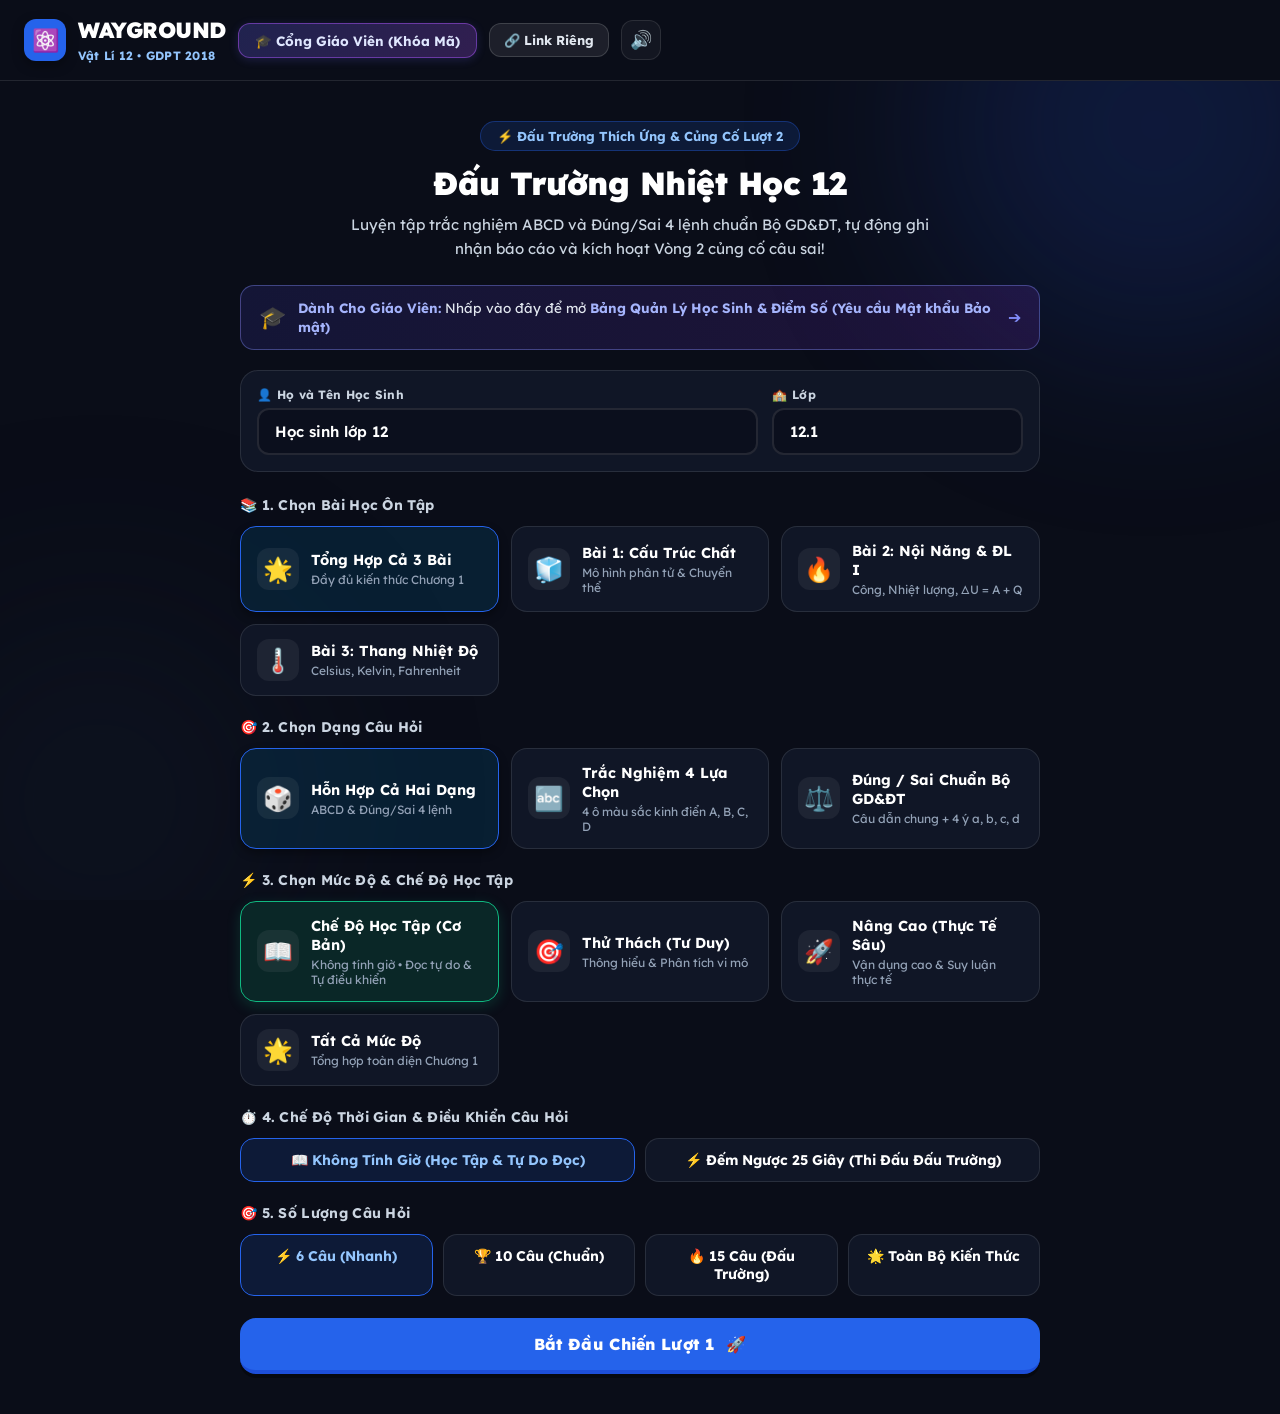
==== commit b2029cbd: "feat: display scientific diagram in feedback overlay, add study mode without timer, and create passw" ====
--- a/index.html
+++ b/index.html
@@ -37,11 +37,13 @@
                 <h1>WAYGROUND</h1>
                 <span>Vật Lí 12 • GDPT 2018</span>
             </div>
-        </div>
         <div class="header-controls">
-            <button id="btn-open-teacher-dashboard" class="btn-teacher-portal" title="Mở Bảng Điều Khiển Quản Lý Giáo Viên">
-                <span>🎓 Quản Lý Học Sinh</span>
+            <button id="btn-open-teacher-dashboard" class="btn-teacher-portal" title="Mở Cổng Quản Lý Giáo Viên (Yêu cầu mật khẩu)">
+                <span>🎓 Cổng Giáo Viên (Khóa Mã)</span>
             </button>
+            <a href="teacher.html" class="dash-btn btn-secondary header-link-teacher" title="Mở trang Cổng Giáo Viên độc lập">
+                <span>🔗 Link Riêng</span>
+            </a>
             <button id="btn-toggle-sound" class="icon-btn" title="Bật/Tắt âm thanh" aria-label="Toggle Sound">🔊</button>
         </div>
     </header>
@@ -61,10 +63,10 @@
                 </div>
 
                 <!-- Teacher Quick Access Banner -->
-                <div class="teacher-quick-banner" id="banner-teacher-portal" title="Nhấp để mở Bảng Điều Khiển Giáo Viên">
+                <div class="teacher-quick-banner" id="banner-teacher-portal" title="Nhấp để xác thực mật khẩu mở Bảng Giáo Viên">
                     <div class="banner-badge-icon">🎓</div>
                     <div class="banner-text">
-                        <strong>Dành Cho Giáo Viên:</strong> Nhấp vào đây để xem <strong>Bảng Quản Lý Học Sinh, Điểm Số & Lỗ Hổng Kiến Thức Cả Lớp</strong>
+                        <strong>Dành Cho Giáo Viên:</strong> Nhấp vào đây để mở <strong>Bảng Quản Lý Học Sinh & Điểm Số (Yêu cầu Mật khẩu Bảo mật)</strong>
                     </div>
                     <span class="banner-arrow">➔</span>
                 </div>
@@ -148,40 +150,53 @@
                 <div class="config-group">
                     <h3 class="group-title">⚡ 3. Chọn Mức Độ & Chế Độ Học Tập</h3>
                     <div class="pill-grid">
-                        <div class="select-card mode-card active" data-mode="all">
+                        <div class="select-card mode-card active" data-mode="basic">
+                            <div class="select-card-icon">📖</div>
+                            <div class="select-card-info">
+                                <h4>Chế Độ Học Tập (Cơ Bản)</h4>
+                                <p>Không tính giờ • Đọc tự do & Tự điều khiển</p>
+                            </div>
+                        </div>
+                        <div class="select-card mode-card" data-mode="challenging">
+                            <div class="select-card-icon">🎯</div>
+                            <div class="select-card-info">
+                                <h4>Thử Thách (Tư Duy)</h4>
+                                <p>Thông hiểu & Phân tích vi mô</p>
+                            </div>
+                        </div>
+                        <div class="select-card mode-card" data-mode="advanced">
+                            <div class="select-card-icon">🚀</div>
+                            <div class="select-card-info">
+                                <h4>Nâng Cao (Thực Tế Sâu)</h4>
+                                <p>Vận dụng cao & Suy luận thực tế</p>
+                            </div>
+                        </div>
+                        <div class="select-card mode-card" data-mode="all">
                             <div class="select-card-icon">🌟</div>
                             <div class="select-card-info">
                                 <h4>Tất Cả Mức Độ</h4>
                                 <p>Tổng hợp toàn diện Chương 1</p>
                             </div>
                         </div>
-                        <div class="select-card mode-card" data-mode="basic">
-                            <div class="select-card-icon">🌱</div>
-                            <div class="select-card-info">
-                                <h4>Cơ Bản (Học Bài)</h4>
-                                <p>Định nghĩa & Nhận biết cốt lõi</p>
-                            </div>
-                        </div>
-                        <div class="select-card mode-card" data-mode="challenging">
-                            <div class="select-card-icon">🎯</div>
-                            <div class="select-card-info">
-                                <h4>Thử Thách (Tư Duy)</h4>
-                                <p>Thông hiểu & Phân tích vi mô</p>
-                            </div>
-                        </div>
-                        <div class="select-card mode-card" data-mode="advanced">
-                            <div class="select-card-icon">🚀</div>
-                            <div class="select-card-info">
-                                <h4>Nâng Cao (Thực Tế Sâu)</h4>
-                                <p>Vận dụng cao & Suy luận thực tế</p>
-                            </div>
+                    </div>
+                </div>
+
+                <!-- Config: Chế Độ Thời Gian & Điều Khiển -->
+                <div class="config-group">
+                    <h3 class="group-title">⏱️ 4. Chế Độ Thời Gian & Điều Khiển Câu Hỏi</h3>
+                    <div class="btn-toggle-row">
+                        <div class="toggle-chip timer-chip active" data-timer="unlimited">
+                            📖 Không Tính Giờ (Học Tập & Tự Do Đọc)
+                        </div>
+                        <div class="toggle-chip timer-chip" data-timer="timed">
+                            ⚡ Đếm Ngược 25 Giây (Thi Đấu Đấu Trường)
                         </div>
                     </div>
                 </div>
 
                 <!-- Config: Số Lượng Câu -->
                 <div class="config-group">
-                    <h3 class="group-title">⏱️ 4. Số Lượng Câu Hỏi</h3>
+                    <h3 class="group-title">🎯 5. Số Lượng Câu Hỏi</h3>
                     <div class="btn-toggle-row">
                         <div class="toggle-chip count-chip active" data-count="6">⚡ 6 Câu (Nhanh)</div>
                         <div class="toggle-chip count-chip" data-count="10">🏆 10 Câu (Chuẩn)</div>
@@ -210,6 +225,11 @@
                     🔥 Vòng 2: Củng cố các lỗ hổng kiến thức đã sai ở lượt 1
                 </div>
 
+                <!-- Study Mode Indicator Banner -->
+                <div id="study-mode-banner" class="study-mode-banner" style="display: none;">
+                    <span>📖 CHẾ ĐỘ HỌC TẬP • KHÔNG TÍNH GIỜ • ĐỌC TỰ DO & TOÀN QUYỀN ĐIỀU KHIỂN CÂU HỎI</span>
+                </div>
+
                 <!-- HUD Status Bar -->
                 <div class="hud-bar">
                     <div class="hud-item">
@@ -247,6 +267,14 @@
                     <!-- Scenario / General Lead-in (for True/False questions) -->
                     <div id="question-scenario-lead" class="question-scenario-lead" style="display: none;"></div>
                     <h3 id="question-text" class="question-text">Đang tải câu hỏi...</h3>
+
+                    <!-- Inline In-Depth Theory & Explanation Box (for Study Mode) -->
+                    <div id="study-inline-explanation" class="study-inline-explanation" style="display: none;">
+                        <div class="study-explain-header">
+                            <span>💡 BẢN CHẤT VẬT LÍ & GIẢI THÍCH CHI TIẾT (CHUẨN SGK GDPT 2018)</span>
+                        </div>
+                        <div id="study-explain-content" class="study-explain-content"></div>
+                    </div>
                 </div>
 
                 <!-- Answer Layouts -->
@@ -255,6 +283,35 @@
 
                 <!-- Layout 2: Multi-command True/False 4-statement Cards -->
                 <div id="multi-tf-container" class="multi-tf-container" style="display: none;"></div>
+
+                <!-- Question Navigation & Study Control Bar -->
+                <div id="arena-study-nav" class="arena-study-nav">
+                    <div class="study-nav-main">
+                        <button id="btn-study-prev" class="nav-control-btn btn-study-prev" title="Quay lại câu trước">
+                            <span>⬅️ Câu Trước</span>
+                        </button>
+                        
+                        <div id="arena-question-dots" class="arena-question-dots">
+                            <!-- Dynamic Dots: [1], [2], [3], ... -->
+                        </div>
+
+                        <button id="btn-study-next" class="nav-control-btn btn-study-next" title="Chuyển sang câu tiếp theo">
+                            <span>Câu Tiếp ➡️</span>
+                        </button>
+                    </div>
+
+                    <div class="study-nav-actions" id="study-nav-actions">
+                        <button id="btn-study-show-explain" class="btn-study-action btn-show-explain" title="Xem giải thích và lý thuyết sâu">
+                            <span>💡 Xem Lý Thuyết & Giải Thích</span>
+                        </button>
+                        <button id="btn-study-retry" class="btn-study-action btn-retry-q" title="Làm lại câu hỏi này để kiểm tra lại">
+                            <span>🔄 Làm Lại Câu Này</span>
+                        </button>
+                        <button id="btn-study-finish" class="btn-study-action btn-finish-session" title="Hoàn thành buổi học">
+                            <span>🏁 Nộp Bài & Xem Điểm</span>
+                        </button>
+                    </div>
+                </div>
 
             </div>
         </section>
@@ -298,7 +355,7 @@
                 <div class="summary-actions-grid">
                     <button id="btn-start-remediation" class="cta-button btn-primary btn-remediation" style="display: none;">
                         <span>Luyện Tập Lượt 2 (Củng Cố Câu Sai)</span>
-                        <span>🔥</span>
+                        <span>⚡</span>
                     </button>
                     <button id="btn-open-teacher-report" class="cta-button btn-primary btn-report">
                         <span>Báo Cáo Giáo Viên</span>
@@ -315,7 +372,7 @@
     </main>
 
     <!-- =========================================================
-         FEEDBACK OVERLAY MODAL (MEME + PER-STATEMENT EXPLANATIONS)
+         FEEDBACK OVERLAY MODAL (MEME + PER-STATEMENT EXPLANATIONS + SCIENTIFIC VISUAL)
          ========================================================= -->
     <div id="feedback-overlay" class="feedback-overlay">
         <div class="feedback-card">
@@ -323,6 +380,18 @@
             <h3 id="feedback-title" class="feedback-title">Chính Xác!</h3>
             <div id="feedback-pts" class="feedback-pts">+1,250 Điểm</div>
             
+            <!-- Scientific Visual Box (Học sinh học từ hình ảnh trực quan) -->
+            <div id="feedback-visual-box" class="feedback-visual-box" style="display: none;">
+                <div class="feedback-img-header">
+                    <span class="feedback-img-badge">🔬 Sơ Đồ & Hình Minh Họa SGK Vật Lí 12</span>
+                    <button type="button" id="btn-zoom-feedback-img" class="btn-zoom-pill" title="Phóng to hình ảnh">🔍 Phóng to xem nét</button>
+                </div>
+                <div class="feedback-img-wrapper">
+                    <img id="feedback-img" src="" alt="Hình minh họa kiến thức khoa học" class="feedback-illustration-img" />
+                </div>
+                <div id="feedback-img-caption" class="feedback-img-caption"></div>
+            </div>
+
             <!-- Explanation List (Supports both Single explanation and 4-statement breakdowns) -->
             <div id="feedback-explain-list" class="feedback-explain-list"></div>
 
@@ -509,6 +578,51 @@
         </div>
     </div>
 
+    <!-- =========================================================
+         TEACHER PASSWORD AUTHENTICATION PROMPT MODAL
+         ========================================================= -->
+    <div id="modal-teacher-password-prompt" class="modal-overlay">
+        <div class="teacher-pwd-prompt-card">
+            <div class="report-header">
+                <div class="report-title-group">
+                    <span class="report-icon">🔒</span>
+                    <div>
+                        <h3>Xác Thực Quyền Giáo Viên</h3>
+                        <p>Nhập mật khẩu để truy cập Bảng Quản Lý Học Sinh & Điểm Số</p>
+                    </div>
+                </div>
+                <button id="btn-close-pwd-prompt" class="icon-btn" title="Đóng">✖️</button>
+            </div>
+
+            <form id="form-pwd-prompt" onsubmit="return false;" style="margin-top: 18px;">
+                <div class="input-field-group">
+                    <label for="input-prompt-pwd">Mật Khẩu Quản Trị Giáo Viên:</label>
+                    <div class="password-input-wrap">
+                        <input type="password" id="input-prompt-pwd" class="text-input" placeholder="Nhập mật khẩu giáo viên..." autofocus />
+                        <button type="button" id="btn-prompt-toggle-eye" class="btn-pwd-eye" title="Ẩn/Hiện mật khẩu">👁️</button>
+                    </div>
+                </div>
+
+                <div id="prompt-pwd-error" class="login-error-alert" style="display: none; margin-top: 12px;">
+                    <span>⚠️ Mật khẩu không chính xác! Vui lòng thử lại.</span>
+                </div>
+
+                <div class="prompt-modal-actions" style="display: flex; justify-content: space-between; align-items: center; margin-top: 22px; gap: 10px; flex-wrap: wrap;">
+                    <a href="teacher.html" class="dash-btn btn-secondary" title="Mở trang Cổng Giáo Viên độc lập">
+                        <span>🔗 Mở Trang Riêng teacher.html</span>
+                    </a>
+                    <button type="submit" id="btn-submit-prompt-pwd" class="dash-btn btn-export">
+                        <span>Mở Khóa Bảng Điểm 🔓</span>
+                    </button>
+                </div>
+
+                <div class="prompt-hint-box" style="margin-top: 14px; font-size: 12.5px; color: var(--text-muted); text-align: center; padding: 8px; background: rgba(255,255,255,0.03); border-radius: 8px;">
+                    💡 <strong>Mật khẩu mặc định:</strong> <code>giaovien12</code> (Thầy/Cô có thể đổi tại Cổng Giáo Viên)
+                </div>
+            </form>
+        </div>
+    </div>
+
     <!-- Scientific Image Lightbox / Zoom Modal -->
     <div id="image-zoom-modal" class="image-zoom-overlay">
         <div class="image-zoom-content">
--- a/css/style.css
+++ b/css/style.css
@@ -2323,4 +2323,526 @@
     }
 }
 
-
+/* ===================================================================
+   12. SCIENTIFIC VISUAL BOX IN FEEDBACK OVERLAY (LEARN FROM IMAGES)
+   =================================================================== */
+.feedback-visual-box {
+    width: 100%;
+    max-width: 580px;
+    background: rgba(15, 23, 42, 0.75);
+    border: 1px solid rgba(99, 102, 241, 0.35);
+    border-radius: 16px;
+    padding: 12px 14px;
+    margin: 12px 0 16px 0;
+    box-shadow: 0 8px 24px rgba(0, 0, 0, 0.4);
+    display: flex;
+    flex-direction: column;
+    gap: 8px;
+    animation: fadeIn 0.3s ease;
+}
+
+.feedback-img-header {
+    display: flex;
+    justify-content: space-between;
+    align-items: center;
+    gap: 10px;
+}
+
+.feedback-img-badge {
+    font-size: 12px;
+    font-weight: 700;
+    color: #A5B4FC;
+    letter-spacing: 0.3px;
+}
+
+.btn-zoom-pill {
+    background: rgba(99, 102, 241, 0.2);
+    border: 1px solid rgba(99, 102, 241, 0.4);
+    color: #C7D2FE;
+    padding: 4px 10px;
+    border-radius: 20px;
+    font-size: 11.5px;
+    font-weight: 600;
+    cursor: pointer;
+    transition: var(--transition);
+}
+
+.btn-zoom-pill:hover {
+    background: rgba(99, 102, 241, 0.4);
+    color: white;
+    transform: scale(1.05);
+}
+
+.feedback-img-wrapper {
+    position: relative;
+    width: 100%;
+    max-height: 240px;
+    border-radius: 12px;
+    overflow: hidden;
+    background: #0B0F1E;
+    display: flex;
+    justify-content: center;
+    align-items: center;
+    cursor: zoom-in;
+}
+
+.feedback-illustration-img {
+    width: 100%;
+    height: auto;
+    max-height: 240px;
+    object-fit: contain;
+    border-radius: 10px;
+    transition: transform 0.25s ease;
+}
+
+.feedback-illustration-img:hover {
+    transform: scale(1.02);
+}
+
+.feedback-img-caption {
+    font-size: 12px;
+    color: var(--text-muted);
+    line-height: 1.4;
+    text-align: center;
+    font-style: italic;
+}
+
+/* ===================================================================
+   13. STUDY MODE BANNER & IN-LINE EXPLANATION
+   =================================================================== */
+.study-mode-banner {
+    background: linear-gradient(90deg, rgba(14, 165, 233, 0.2) 0%, rgba(99, 102, 241, 0.25) 100%);
+    border: 1px solid rgba(56, 189, 248, 0.4);
+    border-radius: 12px;
+    padding: 10px 16px;
+    margin-bottom: 16px;
+    font-size: 13.5px;
+    font-weight: 700;
+    color: #7DD3FC;
+    text-align: center;
+    letter-spacing: 0.3px;
+    box-shadow: 0 4px 14px rgba(14, 165, 233, 0.15);
+    animation: fadeIn 0.4s ease;
+}
+
+.study-timer-calm {
+    background: linear-gradient(90deg, #0EA5E9, #6366F1) !important;
+    box-shadow: 0 0 12px rgba(14, 165, 233, 0.4) !important;
+}
+
+.study-inline-explanation {
+    background: rgba(15, 23, 42, 0.9);
+    border-left: 4px solid #38BDF8;
+    border-top: 1px solid rgba(255, 255, 255, 0.08);
+    border-right: 1px solid rgba(255, 255, 255, 0.08);
+    border-bottom: 1px solid rgba(255, 255, 255, 0.08);
+    border-radius: 0 14px 14px 0;
+    padding: 16px 20px;
+    margin-top: 18px;
+    animation: fadeIn 0.3s ease;
+}
+
+.study-explain-header {
+    font-size: 12px;
+    font-weight: 800;
+    color: #38BDF8;
+    letter-spacing: 0.5px;
+    margin-bottom: 8px;
+}
+
+.study-explain-content {
+    font-size: 14.5px;
+    line-height: 1.6;
+    color: #E2E8F0;
+}
+
+/* ===================================================================
+   14. QUESTION NAVIGATION BAR & MATRIX DOTS (STUDY MODE)
+   =================================================================== */
+.arena-study-nav {
+    width: 100%;
+    margin-top: 24px;
+    background: rgba(15, 23, 42, 0.85);
+    border: 1px solid rgba(255, 255, 255, 0.1);
+    border-radius: 18px;
+    padding: 14px 18px;
+    display: flex;
+    flex-direction: column;
+    gap: 14px;
+    box-shadow: 0 8px 24px rgba(0, 0, 0, 0.35);
+}
+
+.study-nav-main {
+    display: flex;
+    align-items: center;
+    justify-content: space-between;
+    gap: 12px;
+    flex-wrap: wrap;
+}
+
+.nav-control-btn {
+    background: rgba(255, 255, 255, 0.08);
+    border: 1px solid rgba(255, 255, 255, 0.18);
+    color: #F8FAFC;
+    padding: 10px 18px;
+    border-radius: 12px;
+    font-size: 13.5px;
+    font-weight: 700;
+    cursor: pointer;
+    display: flex;
+    align-items: center;
+    gap: 6px;
+    transition: var(--transition);
+}
+
+.nav-control-btn:hover:not(:disabled) {
+    background: rgba(255, 255, 255, 0.16);
+    border-color: rgba(255, 255, 255, 0.3);
+    transform: translateY(-1px);
+}
+
+.nav-control-btn:disabled {
+    opacity: 0.35;
+    cursor: not-allowed;
+    transform: none;
+}
+
+.btn-study-next {
+    background: #4F46E5;
+    border-color: #6366F1;
+}
+
+.btn-study-next:hover:not(:disabled) {
+    background: #4338CA;
+    box-shadow: 0 4px 14px rgba(99, 102, 241, 0.4);
+}
+
+.arena-question-dots {
+    display: flex;
+    align-items: center;
+    justify-content: center;
+    gap: 8px;
+    flex-wrap: wrap;
+    flex: 1;
+}
+
+.dot-btn {
+    width: 36px;
+    height: 36px;
+    border-radius: 10px;
+    background: rgba(255, 255, 255, 0.05);
+    border: 1px solid rgba(255, 255, 255, 0.12);
+    color: #94A3B8;
+    font-size: 13px;
+    font-weight: 700;
+    cursor: pointer;
+    display: flex;
+    justify-content: center;
+    align-items: center;
+    transition: var(--transition);
+}
+
+.dot-btn:hover {
+    background: rgba(255, 255, 255, 0.12);
+    color: white;
+    transform: translateY(-2px);
+}
+
+.dot-btn.current {
+    border-color: #38BDF8;
+    background: rgba(14, 165, 233, 0.2);
+    color: #38BDF8;
+    box-shadow: 0 0 12px rgba(56, 189, 248, 0.4);
+    font-weight: 900;
+    transform: scale(1.1);
+}
+
+.dot-btn.answered-correct {
+    background: rgba(16, 185, 129, 0.2);
+    border-color: #10B981;
+    color: #34D399;
+}
+
+.dot-btn.answered-wrong {
+    background: rgba(239, 68, 68, 0.2);
+    border-color: #EF4444;
+    color: #F87171;
+}
+
+.study-nav-actions {
+    display: flex;
+    justify-content: center;
+    align-items: center;
+    gap: 10px;
+    flex-wrap: wrap;
+    border-top: 1px solid rgba(255, 255, 255, 0.06);
+    padding-top: 12px;
+}
+
+.btn-study-action {
+    background: rgba(255, 255, 255, 0.05);
+    border: 1px solid rgba(255, 255, 255, 0.12);
+    color: #CBD5E1;
+    padding: 8px 14px;
+    border-radius: 10px;
+    font-size: 12.5px;
+    font-weight: 600;
+    cursor: pointer;
+    display: flex;
+    align-items: center;
+    gap: 6px;
+    transition: var(--transition);
+}
+
+.btn-study-action:hover {
+    background: rgba(255, 255, 255, 0.12);
+    color: white;
+    transform: translateY(-1px);
+}
+
+.btn-study-action.btn-show-explain {
+    color: #FDE047;
+    border-color: rgba(250, 204, 21, 0.3);
+    background: rgba(250, 204, 21, 0.1);
+}
+
+.btn-study-action.btn-show-explain:hover {
+    background: rgba(250, 204, 21, 0.2);
+}
+
+.btn-study-action.btn-finish-session {
+    color: #6EE7B7;
+    border-color: rgba(16, 185, 129, 0.3);
+    background: rgba(16, 185, 129, 0.1);
+}
+
+.btn-study-action.btn-finish-session:hover {
+    background: rgba(16, 185, 129, 0.2);
+}
+
+/* ===================================================================
+   15. TEACHER SECURITY LOCK SCREEN & PORTAL (TEACHER.HTML)
+   =================================================================== */
+.teacher-portal-body {
+    background: #0A0D18;
+    min-height: 100vh;
+}
+
+.teacher-lock-section {
+    display: flex;
+    justify-content: center;
+    align-items: center;
+    min-height: 75vh;
+    padding: 24px;
+}
+
+.teacher-login-card {
+    background: rgba(20, 26, 45, 0.95);
+    border: 1px solid var(--border-glass);
+    border-radius: 28px;
+    padding: 40px;
+    max-width: 480px;
+    width: 100%;
+    text-align: center;
+    box-shadow: 0 24px 60px rgba(0, 0, 0, 0.7), 0 0 40px rgba(99, 102, 241, 0.15);
+    backdrop-filter: blur(20px);
+}
+
+.lock-shield-icon {
+    font-size: 54px;
+    margin-bottom: 14px;
+    filter: drop-shadow(0 0 14px rgba(99, 102, 241, 0.6));
+    animation: float 3s ease-in-out infinite;
+}
+
+.lock-title {
+    font-family: var(--font-heading);
+    font-size: 24px;
+    font-weight: 800;
+    color: #F8FAFC;
+    margin-bottom: 10px;
+}
+
+.lock-desc {
+    font-size: 13.5px;
+    color: var(--text-muted);
+    line-height: 1.5;
+    margin-bottom: 24px;
+}
+
+.password-input-wrap {
+    position: relative;
+    display: flex;
+    align-items: center;
+}
+
+.password-input-wrap .text-input {
+    padding-right: 48px;
+}
+
+.btn-pwd-eye {
+    position: absolute;
+    right: 12px;
+    background: transparent;
+    border: none;
+    font-size: 18px;
+    cursor: pointer;
+    color: var(--text-muted);
+    display: flex;
+    align-items: center;
+    justify-content: center;
+    padding: 4px;
+    transition: var(--transition);
+}
+
+.btn-pwd-eye:hover {
+    color: white;
+    transform: scale(1.15);
+}
+
+.login-error-alert {
+    background: rgba(239, 68, 68, 0.15);
+    border: 1px solid rgba(239, 68, 68, 0.3);
+    color: #FCA5A5;
+    border-radius: 12px;
+    padding: 10px 14px;
+    font-size: 13px;
+    font-weight: 600;
+    margin-top: 14px;
+    text-align: center;
+    animation: fadeIn 0.2s ease;
+}
+
+.btn-unlock {
+    width: 100%;
+    margin-top: 20px;
+    padding: 15px 24px;
+    font-size: 16px;
+    font-weight: 800;
+}
+
+.login-footer-hint {
+    margin-top: 24px;
+    padding-top: 20px;
+    border-top: 1px solid rgba(255, 255, 255, 0.08);
+}
+
+.hint-pill {
+    display: inline-block;
+    background: rgba(255, 255, 255, 0.05);
+    border: 1px solid rgba(255, 255, 255, 0.1);
+    padding: 6px 14px;
+    border-radius: 20px;
+    font-size: 12.5px;
+    color: #CBD5E1;
+}
+
+.hint-pill code {
+    background: rgba(99, 102, 241, 0.25);
+    color: #A5B4FC;
+    padding: 2px 8px;
+    border-radius: 6px;
+    font-weight: 700;
+}
+
+.hint-sub {
+    font-size: 11.5px;
+    color: var(--text-muted);
+    margin-top: 8px;
+}
+
+/* Standalone Card in Teacher.html */
+.teacher-dashboard-section {
+    padding: 20px;
+    max-width: 1240px;
+    margin: 0 auto;
+}
+
+.teacher-dashboard-card.standalone-card {
+    max-width: 100%;
+    max-height: none;
+    box-shadow: 0 16px 40px rgba(0, 0, 0, 0.5);
+}
+
+.dashboard-banner-bar {
+    display: flex;
+    justify-content: space-between;
+    align-items: center;
+    gap: 16px;
+    flex-wrap: wrap;
+    margin-bottom: 20px;
+    padding-bottom: 16px;
+    border-bottom: 1px solid var(--border-glass);
+}
+
+.teacher-greeting h2 {
+    font-family: var(--font-heading);
+    font-size: 20px;
+    font-weight: 800;
+    color: #F8FAFC;
+    margin: 6px 0 4px 0;
+}
+
+.teacher-greeting p {
+    font-size: 13px;
+    color: var(--text-muted);
+}
+
+.greeting-pill {
+    font-size: 11px;
+    font-weight: 700;
+    color: #10B981;
+    background: rgba(16, 185, 129, 0.15);
+    padding: 3px 10px;
+    border-radius: 12px;
+}
+
+.banner-quick-actions {
+    display: flex;
+    gap: 10px;
+    flex-wrap: wrap;
+}
+
+/* Password Prompt Card (Modal in index.html) */
+.teacher-pwd-prompt-card, .change-pwd-card {
+    background: #141A2D;
+    border: 1px solid var(--border-glass);
+    border-radius: 24px;
+    padding: 30px;
+    max-width: 500px;
+    width: 100%;
+    box-shadow: 0 24px 60px rgba(0, 0, 0, 0.8);
+    animation: fadeIn 0.25s ease;
+}
+
+#modal-teacher-password-prompt {
+    z-index: 2600;
+}
+
+#modal-change-password {
+    z-index: 2700;
+}
+
+.header-link-teacher {
+    text-decoration: none;
+    font-size: 13px;
+    padding: 8px 14px;
+    border-radius: 12px;
+    display: inline-flex;
+    align-items: center;
+}
+
+/* Shake Animation on Wrong Password */
+@keyframes inputShake {
+    0%, 100% { transform: translateX(0); }
+    20%, 60% { transform: translateX(-8px); }
+    40%, 80% { transform: translateX(8px); }
+}
+
+.input-shake {
+    animation: inputShake 0.45s ease-in-out !important;
+    border-color: #EF4444 !important;
+}
+
+
+
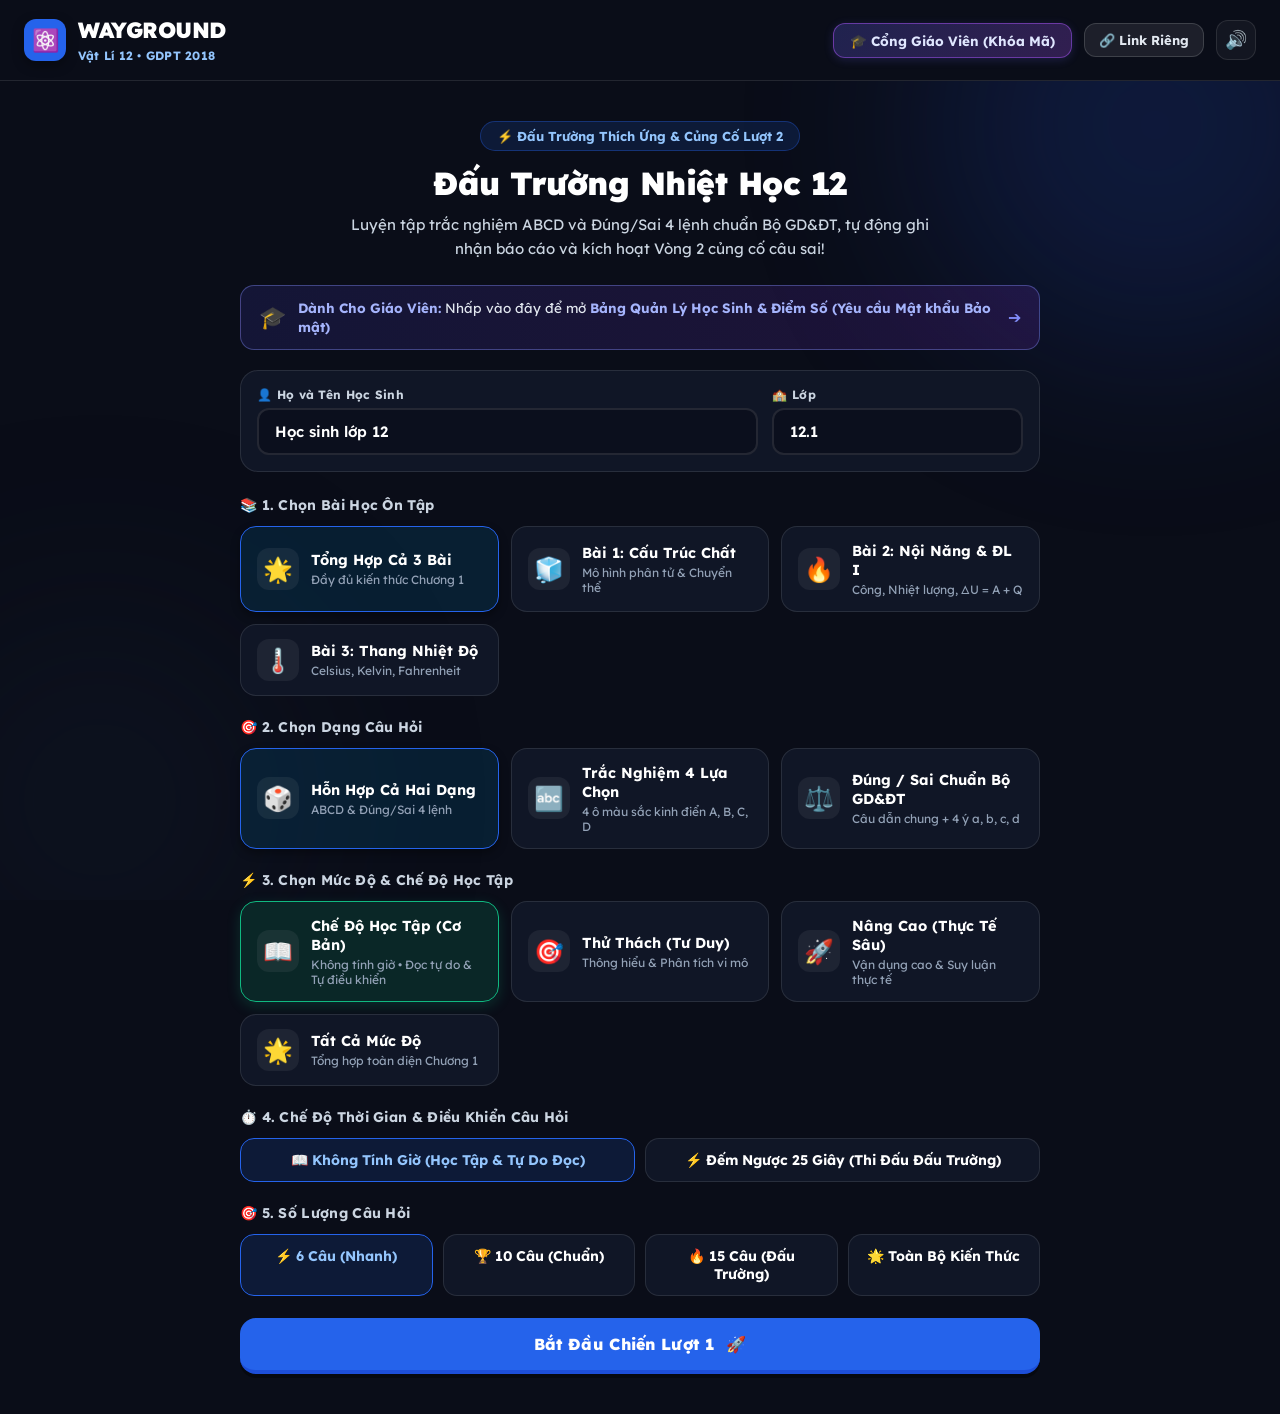
==== commit 38640221: "fix: resolve multi_tf evaluation and undefined labels, restore powerups tray, and fix header closing" ====
--- a/index.html
+++ b/index.html
@@ -37,6 +37,7 @@
                 <h1>WAYGROUND</h1>
                 <span>Vật Lí 12 • GDPT 2018</span>
             </div>
+        </div>
         <div class="header-controls">
             <button id="btn-open-teacher-dashboard" class="btn-teacher-portal" title="Mở Cổng Quản Lý Giáo Viên (Yêu cầu mật khẩu)">
                 <span>🎓 Cổng Giáo Viên (Khóa Mã)</span>
@@ -251,6 +252,26 @@
                 <!-- Timer Bar -->
                 <div class="timer-container">
                     <div id="timer-bar" class="timer-bar"></div>
+                </div>
+
+                <!-- Power-ups Tray -->
+                <div class="powerups-tray" id="powerups-tray">
+                    <button id="pw-fifty-fifty" class="powerup-btn" title="Loại bỏ 2 phương án sai (Phím tắt: F)">
+                        <span>✂️ 50:50</span>
+                        <span class="kbd-hint">F</span>
+                    </button>
+                    <button id="pw-freeze" class="powerup-btn" title="Đóng băng thời gian 12 giây (Phím tắt: Z)">
+                        <span>❄️ Đóng Băng</span>
+                        <span class="kbd-hint">Z</span>
+                    </button>
+                    <button id="pw-doubledown" class="powerup-btn" title="Nhân đôi số điểm câu này (Phím tắt: X)">
+                        <span>🔥 x2 Điểm</span>
+                        <span class="kbd-hint">X</span>
+                    </button>
+                    <button id="pw-shield" class="powerup-btn" title="Bảo vệ chuỗi Streak nếu làm sai (Phím tắt: S)">
+                        <span>🛡️ Khiên Streak</span>
+                        <span class="kbd-hint">S</span>
+                    </button>
                 </div>
 
 
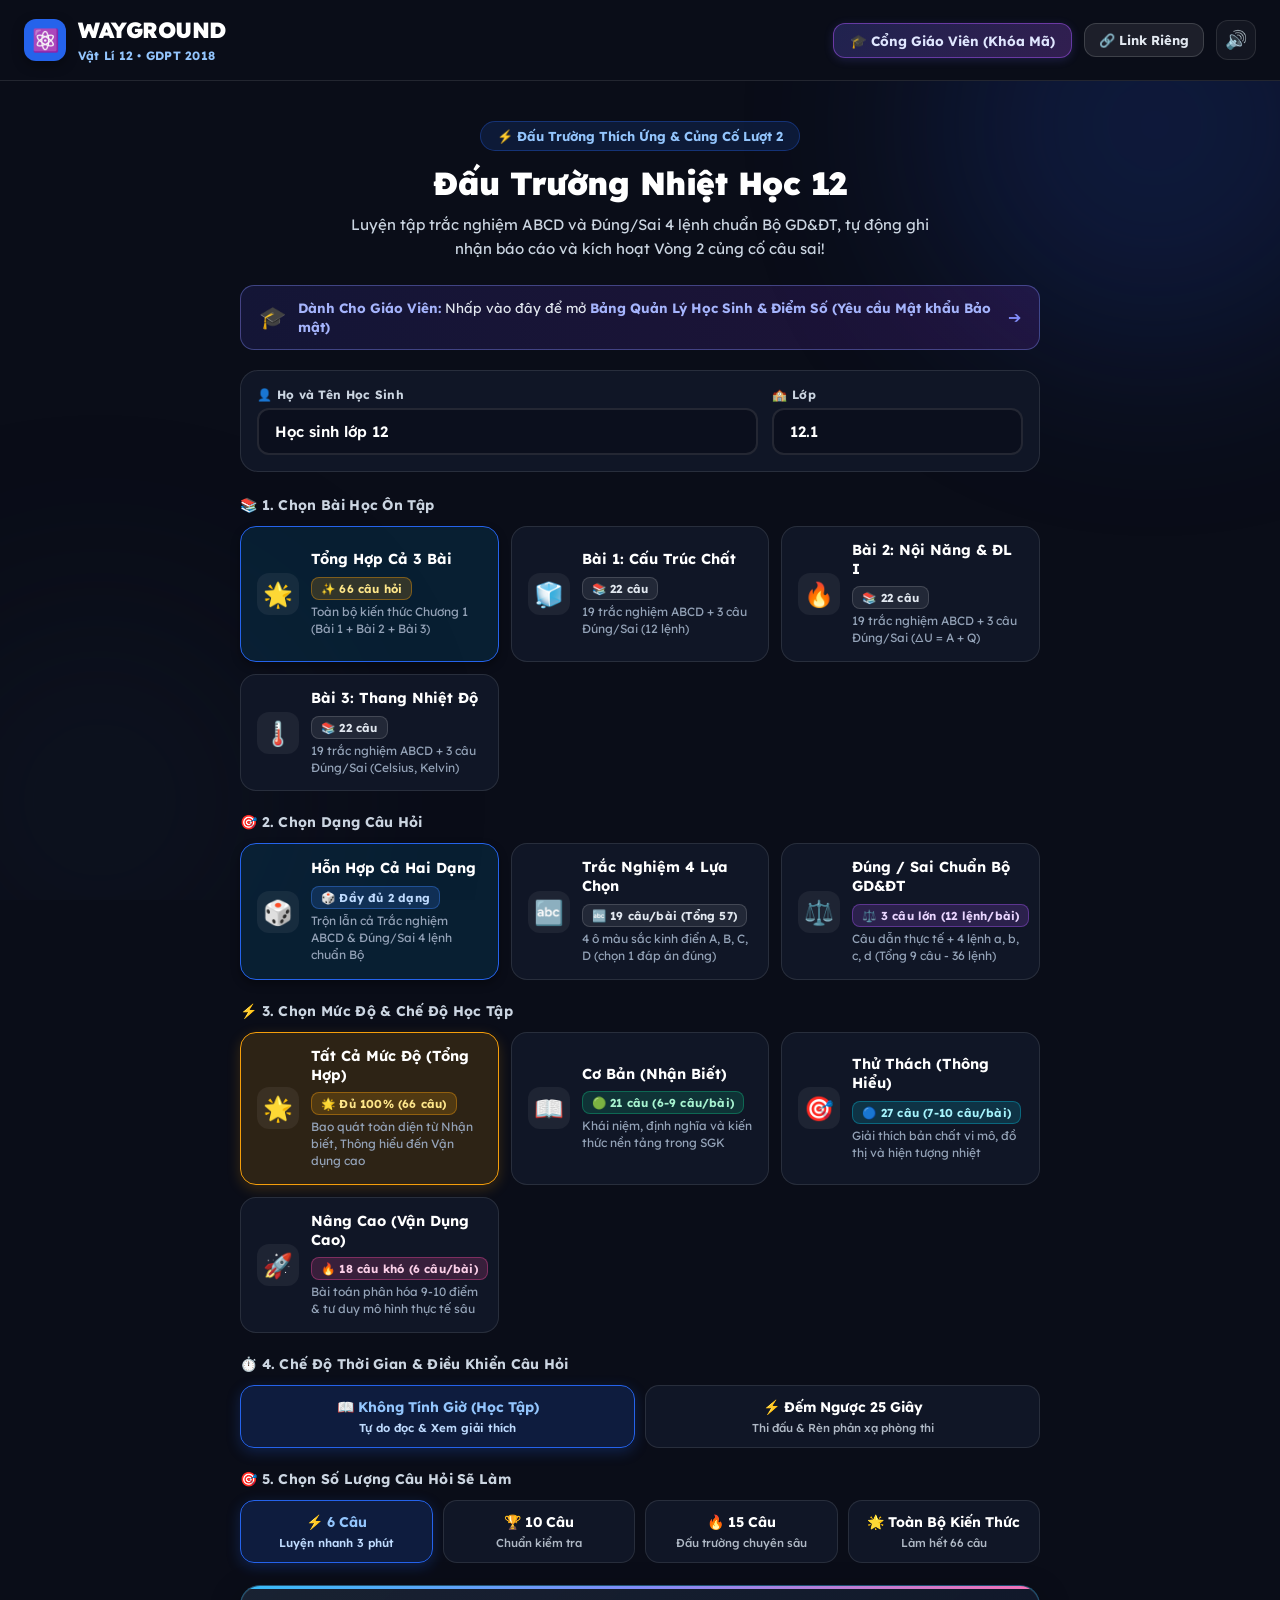
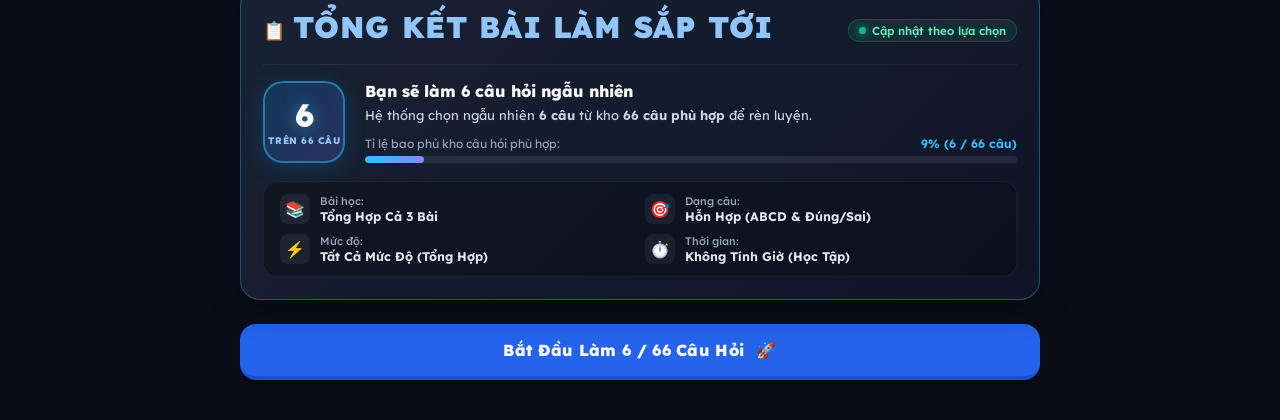
==== commit cf805b04: "feat(ui): add real-time question count badges and match preview summary card" ====
--- a/index.html
+++ b/index.html
@@ -91,29 +91,41 @@
                         <div class="select-card unit-card active" data-unit="all">
                             <div class="select-card-icon">🌟</div>
                             <div class="select-card-info">
-                                <h4>Tổng Hợp Cả 3 Bài</h4>
-                                <p>Đầy đủ kiến thức Chương 1</p>
+                                <div class="card-title-row">
+                                    <h4>Tổng Hợp Cả 3 Bài</h4>
+                                    <span class="card-count-badge badge-gold">✨ 66 câu hỏi</span>
+                                </div>
+                                <p>Toàn bộ kiến thức Chương 1 (Bài 1 + Bài 2 + Bài 3)</p>
                             </div>
                         </div>
                         <div class="select-card unit-card" data-unit="unit1">
                             <div class="select-card-icon">🧊</div>
                             <div class="select-card-info">
-                                <h4>Bài 1: Cấu Trúc Chất</h4>
-                                <p>Mô hình phân tử & Chuyển thể</p>
+                                <div class="card-title-row">
+                                    <h4>Bài 1: Cấu Trúc Chất</h4>
+                                    <span class="card-count-badge">📚 22 câu</span>
+                                </div>
+                                <p>19 trắc nghiệm ABCD + 3 câu Đúng/Sai (12 lệnh)</p>
                             </div>
                         </div>
                         <div class="select-card unit-card" data-unit="unit2">
                             <div class="select-card-icon">🔥</div>
                             <div class="select-card-info">
-                                <h4>Bài 2: Nội Năng & ĐL I</h4>
-                                <p>Công, Nhiệt lượng, ΔU = A + Q</p>
+                                <div class="card-title-row">
+                                    <h4>Bài 2: Nội Năng & ĐL I</h4>
+                                    <span class="card-count-badge">📚 22 câu</span>
+                                </div>
+                                <p>19 trắc nghiệm ABCD + 3 câu Đúng/Sai (ΔU = A + Q)</p>
                             </div>
                         </div>
                         <div class="select-card unit-card" data-unit="unit3">
                             <div class="select-card-icon">🌡️</div>
                             <div class="select-card-info">
-                                <h4>Bài 3: Thang Nhiệt Độ</h4>
-                                <p>Celsius, Kelvin, Fahrenheit</p>
+                                <div class="card-title-row">
+                                    <h4>Bài 3: Thang Nhiệt Độ</h4>
+                                    <span class="card-count-badge">📚 22 câu</span>
+                                </div>
+                                <p>19 trắc nghiệm ABCD + 3 câu Đúng/Sai (Celsius, Kelvin)</p>
                             </div>
                         </div>
                     </div>
@@ -126,22 +138,31 @@
                         <div class="select-card type-card active" data-type="all">
                             <div class="select-card-icon">🎲</div>
                             <div class="select-card-info">
-                                <h4>Hỗn Hợp Cả Hai Dạng</h4>
-                                <p>ABCD & Đúng/Sai 4 lệnh</p>
+                                <div class="card-title-row">
+                                    <h4>Hỗn Hợp Cả Hai Dạng</h4>
+                                    <span class="card-count-badge badge-blue">🎲 Đầy đủ 2 dạng</span>
+                                </div>
+                                <p>Trộn lẫn cả Trắc nghiệm ABCD & Đúng/Sai 4 lệnh chuẩn Bộ</p>
                             </div>
                         </div>
                         <div class="select-card type-card" data-type="multiple_choice">
                             <div class="select-card-icon">🔤</div>
                             <div class="select-card-info">
-                                <h4>Trắc Nghiệm 4 Lựa Chọn</h4>
-                                <p>4 ô màu sắc kinh điển A, B, C, D</p>
+                                <div class="card-title-row">
+                                    <h4>Trắc Nghiệm 4 Lựa Chọn</h4>
+                                    <span class="card-count-badge">🔤 19 câu/bài (Tổng 57)</span>
+                                </div>
+                                <p>4 ô màu sắc kinh điển A, B, C, D (chọn 1 đáp án đúng)</p>
                             </div>
                         </div>
                         <div class="select-card type-card" data-type="multi_tf">
                             <div class="select-card-icon">⚖️</div>
                             <div class="select-card-info">
-                                <h4>Đúng / Sai Chuẩn Bộ GD&ĐT</h4>
-                                <p>Câu dẫn chung + 4 ý a, b, c, d</p>
+                                <div class="card-title-row">
+                                    <h4>Đúng / Sai Chuẩn Bộ GD&ĐT</h4>
+                                    <span class="card-count-badge badge-purple">⚖️ 3 câu lớn (12 lệnh/bài)</span>
+                                </div>
+                                <p>Câu dẫn thực tế + 4 lệnh a, b, c, d (Tổng 9 câu - 36 lệnh)</p>
                             </div>
                         </div>
                     </div>
@@ -151,32 +172,44 @@
                 <div class="config-group">
                     <h3 class="group-title">⚡ 3. Chọn Mức Độ & Chế Độ Học Tập</h3>
                     <div class="pill-grid">
-                        <div class="select-card mode-card active" data-mode="basic">
+                        <div class="select-card mode-card active" data-mode="all">
+                            <div class="select-card-icon">🌟</div>
+                            <div class="select-card-info">
+                                <div class="card-title-row">
+                                    <h4>Tất Cả Mức Độ (Tổng Hợp)</h4>
+                                    <span class="card-count-badge badge-gold">🌟 Đủ 100% (66 câu)</span>
+                                </div>
+                                <p>Bao quát toàn diện từ Nhận biết, Thông hiểu đến Vận dụng cao</p>
+                            </div>
+                        </div>
+                        <div class="select-card mode-card" data-mode="basic">
                             <div class="select-card-icon">📖</div>
                             <div class="select-card-info">
-                                <h4>Chế Độ Học Tập (Cơ Bản)</h4>
-                                <p>Không tính giờ • Đọc tự do & Tự điều khiển</p>
+                                <div class="card-title-row">
+                                    <h4>Cơ Bản (Nhận Biết)</h4>
+                                    <span class="card-count-badge badge-green">🟢 21 câu (6-9 câu/bài)</span>
+                                </div>
+                                <p>Khái niệm, định nghĩa và kiến thức nền tảng trong SGK</p>
                             </div>
                         </div>
                         <div class="select-card mode-card" data-mode="challenging">
                             <div class="select-card-icon">🎯</div>
                             <div class="select-card-info">
-                                <h4>Thử Thách (Tư Duy)</h4>
-                                <p>Thông hiểu & Phân tích vi mô</p>
+                                <div class="card-title-row">
+                                    <h4>Thử Thách (Thông Hiểu)</h4>
+                                    <span class="card-count-badge badge-cyan">🔵 27 câu (7-10 câu/bài)</span>
+                                </div>
+                                <p>Giải thích bản chất vi mô, đồ thị và hiện tượng nhiệt</p>
                             </div>
                         </div>
                         <div class="select-card mode-card" data-mode="advanced">
                             <div class="select-card-icon">🚀</div>
                             <div class="select-card-info">
-                                <h4>Nâng Cao (Thực Tế Sâu)</h4>
-                                <p>Vận dụng cao & Suy luận thực tế</p>
-                            </div>
-                        </div>
-                        <div class="select-card mode-card" data-mode="all">
-                            <div class="select-card-icon">🌟</div>
-                            <div class="select-card-info">
-                                <h4>Tất Cả Mức Độ</h4>
-                                <p>Tổng hợp toàn diện Chương 1</p>
+                                <div class="card-title-row">
+                                    <h4>Nâng Cao (Vận Dụng Cao)</h4>
+                                    <span class="card-count-badge badge-pink">🔥 18 câu khó (6 câu/bài)</span>
+                                </div>
+                                <p>Bài toán phân hóa 9-10 điểm & tư duy mô hình thực tế sâu</p>
                             </div>
                         </div>
                     </div>
@@ -187,29 +220,111 @@
                     <h3 class="group-title">⏱️ 4. Chế Độ Thời Gian & Điều Khiển Câu Hỏi</h3>
                     <div class="btn-toggle-row">
                         <div class="toggle-chip timer-chip active" data-timer="unlimited">
-                            📖 Không Tính Giờ (Học Tập & Tự Do Đọc)
+                            <span class="chip-title">📖 Không Tính Giờ (Học Tập)</span>
+                            <span class="chip-badge">Tự do đọc & Xem giải thích</span>
                         </div>
                         <div class="toggle-chip timer-chip" data-timer="timed">
-                            ⚡ Đếm Ngược 25 Giây (Thi Đấu Đấu Trường)
+                            <span class="chip-title">⚡ Đếm Ngược 25 Giây</span>
+                            <span class="chip-badge">Thi đấu & Rèn phản xạ phòng thi</span>
                         </div>
                     </div>
                 </div>
 
                 <!-- Config: Số Lượng Câu -->
                 <div class="config-group">
-                    <h3 class="group-title">🎯 5. Số Lượng Câu Hỏi</h3>
-                    <div class="btn-toggle-row">
-                        <div class="toggle-chip count-chip active" data-count="6">⚡ 6 Câu (Nhanh)</div>
-                        <div class="toggle-chip count-chip" data-count="10">🏆 10 Câu (Chuẩn)</div>
-                        <div class="toggle-chip count-chip" data-count="15">🔥 15 Câu (Đấu Trường)</div>
-                        <div class="toggle-chip count-chip" data-count="all">🌟 Toàn Bộ Kiến Thức</div>
-                    </div>
+                    <h3 class="group-title">🎯 5. Chọn Số Lượng Câu Hỏi Sẽ Làm</h3>
+                    <div class="btn-toggle-row count-toggle-row">
+                        <div class="toggle-chip count-chip active" data-count="6">
+                            <span class="chip-title">⚡ 6 Câu</span>
+                            <span class="chip-badge">Luyện nhanh 3 phút</span>
+                        </div>
+                        <div class="toggle-chip count-chip" data-count="10">
+                            <span class="chip-title">🏆 10 Câu</span>
+                            <span class="chip-badge">Chuẩn kiểm tra</span>
+                        </div>
+                        <div class="toggle-chip count-chip" data-count="15">
+                            <span class="chip-title">🔥 15 Câu</span>
+                            <span class="chip-badge">Đấu trường chuyên sâu</span>
+                        </div>
+                        <div class="toggle-chip count-chip" data-count="all">
+                            <span class="chip-title">🌟 Toàn Bộ Kiến Thức</span>
+                            <span class="chip-badge" id="count-all-badge">Làm hết 66 câu</span>
+                        </div>
+                    </div>
+                </div>
+
+                <!-- Live Summary & Match Preview Card -->
+                <div id="lobby-summary-card" class="lobby-summary-card">
+                    <div class="summary-card-header">
+                        <div class="summary-title-group">
+                            <span class="summary-icon">📋</span>
+                            <span class="summary-title">TỔNG KẾT BÀI LÀM SẮP TỚI</span>
+                        </div>
+                        <div class="summary-live-tag">
+                            <span class="live-pulse"></span>
+                            <span>Cập nhật theo lựa chọn</span>
+                        </div>
+                    </div>
+
+                    <div class="summary-main-stat">
+                        <div class="summary-stat-circle">
+                            <div class="stat-number" id="summary-questions-to-play">6</div>
+                            <div class="stat-sub">TRÊN <span id="summary-pool-total">66</span> CÂU</div>
+                        </div>
+                        <div class="summary-stat-info">
+                            <h4 id="summary-headline">Bạn sẽ làm 6 câu hỏi ngẫu nhiên</h4>
+                            <p id="summary-subtext">Được rút ngẫu nhiên từ kho <strong>66 câu hỏi</strong> phù hợp với bộ lọc đã chọn.</p>
+                            
+                            <div class="summary-coverage-bar">
+                                <div class="coverage-label-row">
+                                    <span>Tỉ lệ bao phủ kho câu hỏi phù hợp:</span>
+                                    <strong id="summary-coverage-text">9% (6 / 66 câu)</strong>
+                                </div>
+                                <div class="coverage-track">
+                                    <div id="summary-coverage-fill" class="coverage-fill" style="width: 9%;"></div>
+                                </div>
+                            </div>
+                        </div>
+                    </div>
+
+                    <div class="summary-details-grid">
+                        <div class="summary-detail-item">
+                            <span class="detail-icon">📚</span>
+                            <div class="detail-content">
+                                <span class="detail-label">Bài học:</span>
+                                <strong id="summary-tag-unit" class="detail-val">Tổng Hợp Cả 3 Bài</strong>
+                            </div>
+                        </div>
+                        <div class="summary-detail-item">
+                            <span class="detail-icon">🎯</span>
+                            <div class="detail-content">
+                                <span class="detail-label">Dạng câu:</span>
+                                <strong id="summary-tag-type" class="detail-val">Hỗn Hợp (ABCD & Đúng/Sai)</strong>
+                            </div>
+                        </div>
+                        <div class="summary-detail-item">
+                            <span class="detail-icon">⚡</span>
+                            <div class="detail-content">
+                                <span class="detail-label">Mức độ:</span>
+                                <strong id="summary-tag-mode" class="detail-val">Tất Cả Mức Độ (Tổng Hợp)</strong>
+                            </div>
+                        </div>
+                        <div class="summary-detail-item">
+                            <span class="detail-icon">⏱️</span>
+                            <div class="detail-content">
+                                <span class="detail-label">Thời gian:</span>
+                                <strong id="summary-tag-timer" class="detail-val">Không Tính Giờ (Học Tập)</strong>
+                            </div>
+                        </div>
+                    </div>
+
+                    <div id="summary-notice-box" class="summary-notice-box" style="display: none;"></div>
                 </div>
 
                 <!-- CTA Button -->
                 <button id="btn-start-game" class="cta-button btn-primary">
-                    <span>Bắt Đầu Chiến Lượt 1</span>
-                    <span>🚀</span>
+                    <span id="btn-start-text">Bắt Đầu Làm 6 / 66 Câu Hỏi</span>
+                    <span class="btn-arrow">🚀</span>
                 </button>
             </div>
         </section>
--- a/css/style.css
+++ b/css/style.css
@@ -378,19 +378,87 @@
     flex-shrink: 0;
 }
 
+.select-card-info {
+    flex: 1;
+    min-width: 0;
+}
+
+.card-title-row {
+    display: flex;
+    align-items: center;
+    justify-content: space-between;
+    gap: 8px;
+    flex-wrap: wrap;
+    margin-bottom: 4px;
+}
+
 .select-card-info h4 {
     font-family: var(--font-heading);
     font-size: 14.5px;
     font-weight: 700;
-    margin-bottom: 3px;
+    margin: 0;
+    line-height: 1.3;
+}
+
+.card-count-badge {
+    display: inline-flex;
+    align-items: center;
+    gap: 4px;
+    padding: 3px 9px;
+    border-radius: 8px;
+    font-size: 11.5px;
+    font-weight: 700;
+    background: rgba(255, 255, 255, 0.08);
+    border: 1px solid rgba(255, 255, 255, 0.15);
+    color: #E2E8F0;
+    white-space: nowrap;
+    letter-spacing: 0.2px;
+}
+
+.card-count-badge.badge-gold {
+    background: rgba(245, 158, 11, 0.18);
+    border-color: rgba(245, 158, 11, 0.4);
+    color: #FDE68A;
+}
+
+.card-count-badge.badge-blue {
+    background: rgba(59, 130, 246, 0.18);
+    border-color: rgba(59, 130, 246, 0.4);
+    color: #BFDBFE;
+}
+
+.card-count-badge.badge-purple {
+    background: rgba(168, 85, 247, 0.18);
+    border-color: rgba(168, 85, 247, 0.4);
+    color: #E9D5FF;
+}
+
+.card-count-badge.badge-green {
+    background: rgba(16, 185, 129, 0.18);
+    border-color: rgba(16, 185, 129, 0.4);
+    color: #A7F3D0;
+}
+
+.card-count-badge.badge-cyan {
+    background: rgba(6, 182, 212, 0.18);
+    border-color: rgba(6, 182, 212, 0.4);
+    color: #A5F3FC;
+}
+
+.card-count-badge.badge-pink {
+    background: rgba(236, 72, 153, 0.18);
+    border-color: rgba(236, 72, 153, 0.4);
+    color: #FBCFE8;
 }
 
 .select-card-info p {
     font-size: 12px;
     color: var(--text-muted);
-}
-
-/* Quantity Selection */
+    line-height: 1.4;
+    margin: 0;
+}
+
+/* Quantity & Mode Selection Chips */
 .btn-toggle-row {
     display: flex;
     gap: 10px;
@@ -399,27 +467,301 @@
 
 .toggle-chip {
     flex: 1;
-    min-width: 90px;
-    padding: 12px 16px;
+    min-width: 130px;
+    padding: 12px 14px;
     background: var(--bg-card);
     border: 1px solid var(--border-glass);
     border-radius: 14px;
     color: var(--text-primary);
-    font-weight: 700;
-    font-size: 14px;
     text-align: center;
     cursor: pointer;
     transition: var(--transition);
+    display: flex;
+    flex-direction: column;
+    align-items: center;
+    justify-content: center;
+    gap: 4px;
+    user-select: none;
+}
+
+.toggle-chip .chip-title {
+    font-size: 14px;
+    font-weight: 700;
+}
+
+.toggle-chip .chip-badge {
+    font-size: 11.5px;
+    font-weight: 500;
+    color: var(--text-secondary);
+    opacity: 0.85;
+    transition: var(--transition);
 }
 
 .toggle-chip:hover {
     border-color: rgba(255, 255, 255, 0.3);
+    background: rgba(255, 255, 255, 0.06);
+    transform: translateY(-1px);
 }
 
 .toggle-chip.active {
     border-color: var(--color-accent);
-    background: rgba(37, 99, 235, 0.15);
+    background: rgba(37, 99, 235, 0.18);
     color: #93C5FD;
+    box-shadow: 0 4px 14px rgba(37, 99, 235, 0.25);
+}
+
+.toggle-chip.active .chip-badge {
+    color: #BFDBFE;
+    opacity: 1;
+    font-weight: 600;
+}
+
+/* ===================================================================
+   LOBBY SUMMARY & QUESTION PREVIEW CARD
+   =================================================================== */
+.lobby-summary-card {
+    background: linear-gradient(135deg, rgba(30, 41, 59, 0.75) 0%, rgba(15, 23, 42, 0.9) 100%);
+    border: 1.5px solid rgba(56, 189, 248, 0.35);
+    border-radius: 20px;
+    padding: 22px;
+    margin-bottom: 24px;
+    box-shadow: 0 10px 30px rgba(0, 0, 0, 0.35), inset 0 1px 0 rgba(255, 255, 255, 0.1);
+    position: relative;
+    overflow: hidden;
+}
+
+.lobby-summary-card::before {
+    content: '';
+    position: absolute;
+    top: 0;
+    left: 0;
+    right: 0;
+    height: 3px;
+    background: linear-gradient(90deg, #38BDF8, #818CF8, #F472B6);
+}
+
+.summary-card-header {
+    display: flex;
+    align-items: center;
+    justify-content: space-between;
+    margin-bottom: 16px;
+    padding-bottom: 12px;
+    border-bottom: 1px solid rgba(255, 255, 255, 0.08);
+}
+
+.summary-title-group {
+    display: flex;
+    align-items: center;
+    gap: 8px;
+}
+
+.summary-icon {
+    font-size: 18px;
+}
+
+.summary-title {
+    font-family: var(--font-heading);
+    font-size: 13.5px;
+    font-weight: 800;
+    letter-spacing: 0.8px;
+    color: #93C5FD;
+    text-transform: uppercase;
+}
+
+.summary-live-tag {
+    display: flex;
+    align-items: center;
+    gap: 6px;
+    font-size: 11.5px;
+    color: #6EE7B7;
+    font-weight: 600;
+    background: rgba(16, 185, 129, 0.12);
+    padding: 3px 10px;
+    border-radius: 100px;
+    border: 1px solid rgba(16, 185, 129, 0.25);
+}
+
+.live-pulse {
+    width: 7px;
+    height: 7px;
+    border-radius: 50%;
+    background: #10B981;
+    box-shadow: 0 0 8px #10B981;
+    animation: livePulseAnim 1.8s infinite;
+}
+
+@keyframes livePulseAnim {
+    0% { transform: scale(0.9); opacity: 0.8; }
+    50% { transform: scale(1.3); opacity: 1; }
+    100% { transform: scale(0.9); opacity: 0.8; }
+}
+
+.summary-main-stat {
+    display: flex;
+    align-items: center;
+    gap: 20px;
+    margin-bottom: 18px;
+}
+
+.summary-stat-circle {
+    width: 82px;
+    height: 82px;
+    border-radius: 20px;
+    background: linear-gradient(135deg, rgba(2, 132, 199, 0.25), rgba(99, 102, 241, 0.25));
+    border: 2px solid rgba(56, 189, 248, 0.5);
+    display: flex;
+    flex-direction: column;
+    align-items: center;
+    justify-content: center;
+    flex-shrink: 0;
+    box-shadow: 0 4px 20px rgba(2, 132, 199, 0.3);
+}
+
+.stat-number {
+    font-family: var(--font-heading);
+    font-size: 32px;
+    font-weight: 900;
+    line-height: 1;
+    color: #FFFFFF;
+    text-shadow: 0 0 16px rgba(56, 189, 248, 0.6);
+}
+
+.stat-sub {
+    font-size: 9.5px;
+    font-weight: 800;
+    letter-spacing: 0.5px;
+    color: #93C5FD;
+    margin-top: 3px;
+}
+
+.summary-stat-info {
+    flex: 1;
+}
+
+.summary-stat-info h4 {
+    font-family: var(--font-heading);
+    font-size: 16px;
+    font-weight: 800;
+    color: #F8FAFC;
+    margin-bottom: 4px;
+    line-height: 1.3;
+}
+
+.summary-stat-info p {
+    font-size: 13px;
+    color: var(--text-secondary);
+    line-height: 1.5;
+    margin-bottom: 10px;
+}
+
+.summary-coverage-bar {
+    display: flex;
+    flex-direction: column;
+    gap: 5px;
+}
+
+.coverage-label-row {
+    display: flex;
+    justify-content: space-between;
+    font-size: 12px;
+    color: var(--text-muted);
+}
+
+.coverage-label-row strong {
+    color: #38BDF8;
+}
+
+.coverage-track {
+    width: 100%;
+    height: 7px;
+    background: rgba(255, 255, 255, 0.08);
+    border-radius: 100px;
+    overflow: hidden;
+}
+
+.coverage-fill {
+    height: 100%;
+    background: linear-gradient(90deg, #38BDF8, #818CF8);
+    border-radius: 100px;
+    transition: width 0.4s cubic-bezier(0.4, 0, 0.2, 1);
+}
+
+.summary-details-grid {
+    display: grid;
+    grid-template-columns: repeat(2, 1fr);
+    gap: 10px;
+    background: rgba(0, 0, 0, 0.25);
+    border: 1px solid rgba(255, 255, 255, 0.06);
+    border-radius: 14px;
+    padding: 12px 16px;
+}
+
+@media (max-width: 600px) {
+    .summary-details-grid {
+        grid-template-columns: 1fr;
+    }
+    .summary-main-stat {
+        flex-direction: column;
+        align-items: flex-start;
+    }
+}
+
+.summary-detail-item {
+    display: flex;
+    align-items: center;
+    gap: 10px;
+}
+
+.detail-icon {
+    font-size: 16px;
+    width: 30px;
+    height: 30px;
+    background: rgba(255, 255, 255, 0.06);
+    border-radius: 8px;
+    display: flex;
+    align-items: center;
+    justify-content: center;
+    flex-shrink: 0;
+}
+
+.detail-content {
+    display: flex;
+    flex-direction: column;
+    min-width: 0;
+}
+
+.detail-label {
+    font-size: 11px;
+    color: var(--text-muted);
+    font-weight: 500;
+}
+
+.detail-val {
+    font-size: 12.5px;
+    color: #E2E8F0;
+    font-weight: 700;
+    white-space: nowrap;
+    overflow: hidden;
+    text-overflow: ellipsis;
+}
+
+.summary-notice-box {
+    margin-top: 14px;
+    padding: 10px 14px;
+    background: rgba(245, 158, 11, 0.12);
+    border: 1px solid rgba(245, 158, 11, 0.3);
+    border-radius: 12px;
+    display: flex;
+    align-items: flex-start;
+    gap: 10px;
+    font-size: 12.5px;
+    line-height: 1.5;
+    color: #FDE68A;
+}
+
+.summary-notice-box .notice-icon {
+    font-size: 16px;
+    flex-shrink: 0;
 }
 
 /* Action Buttons */
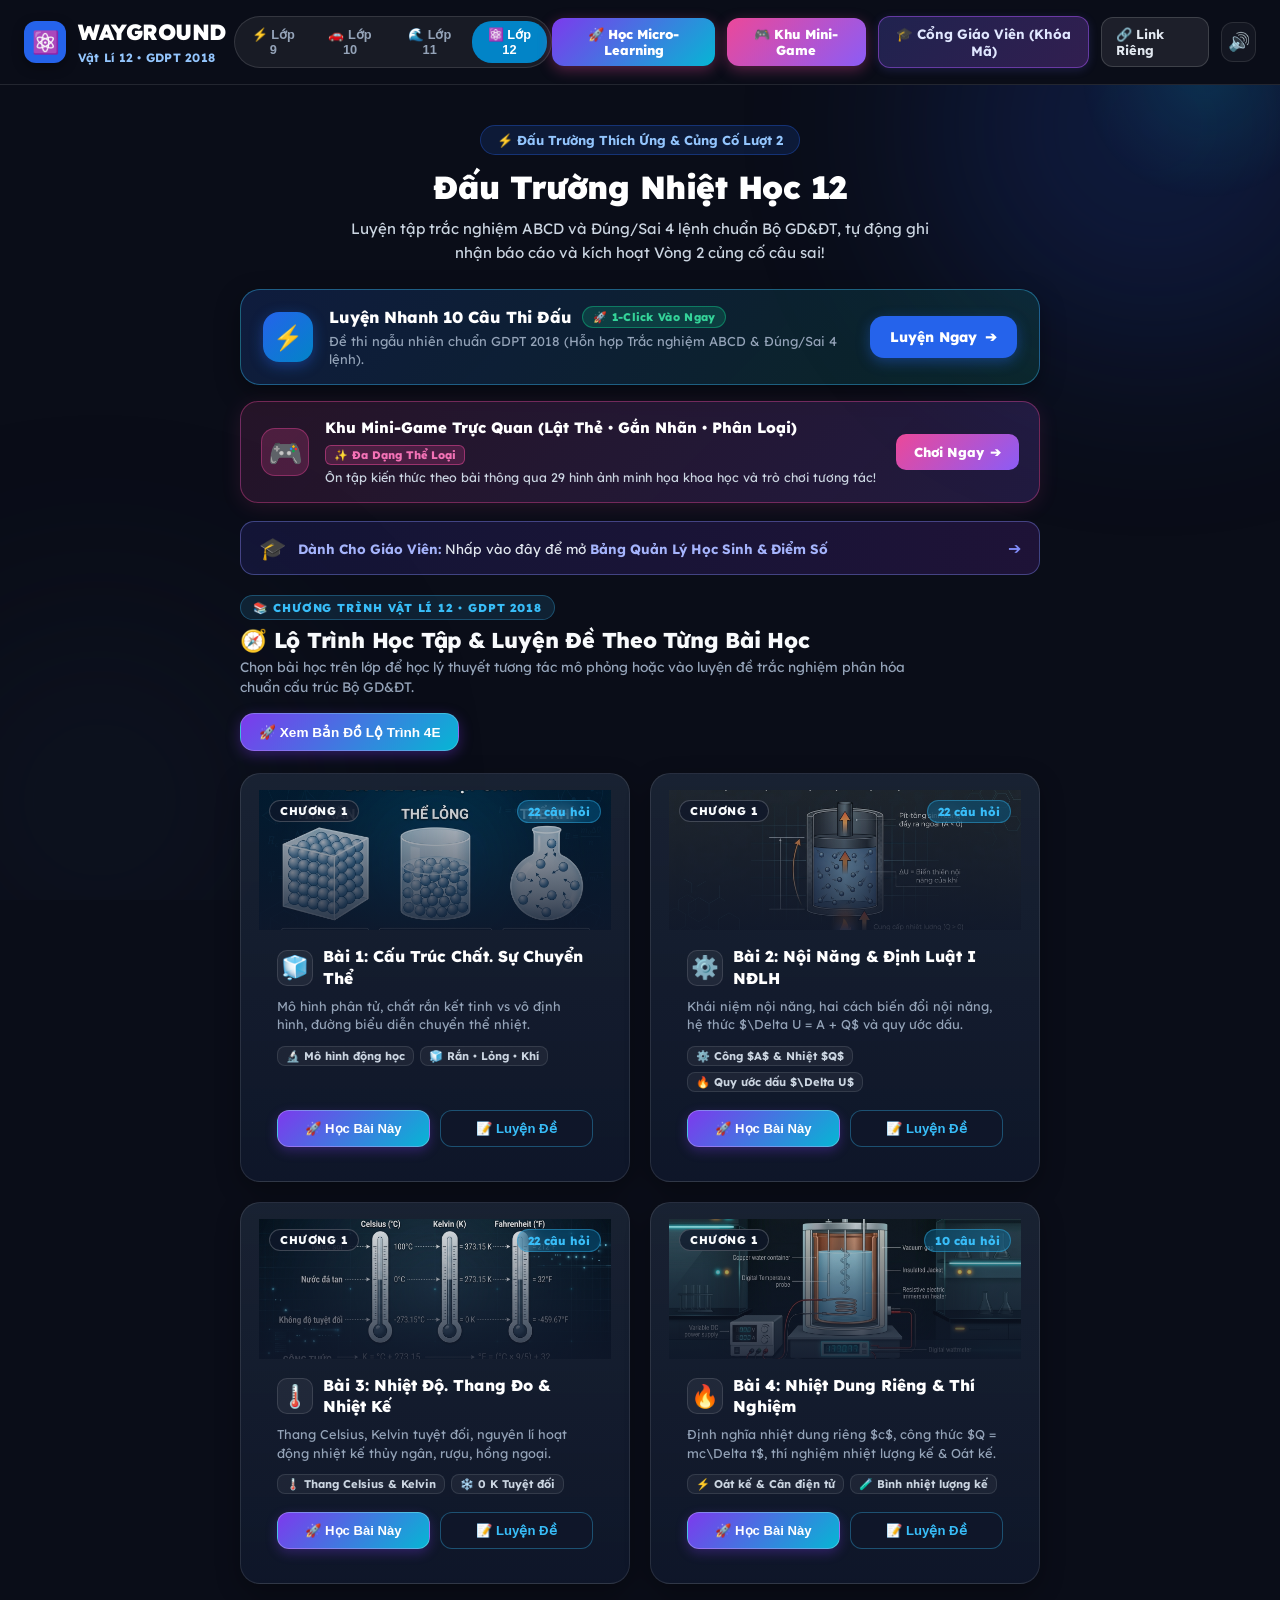
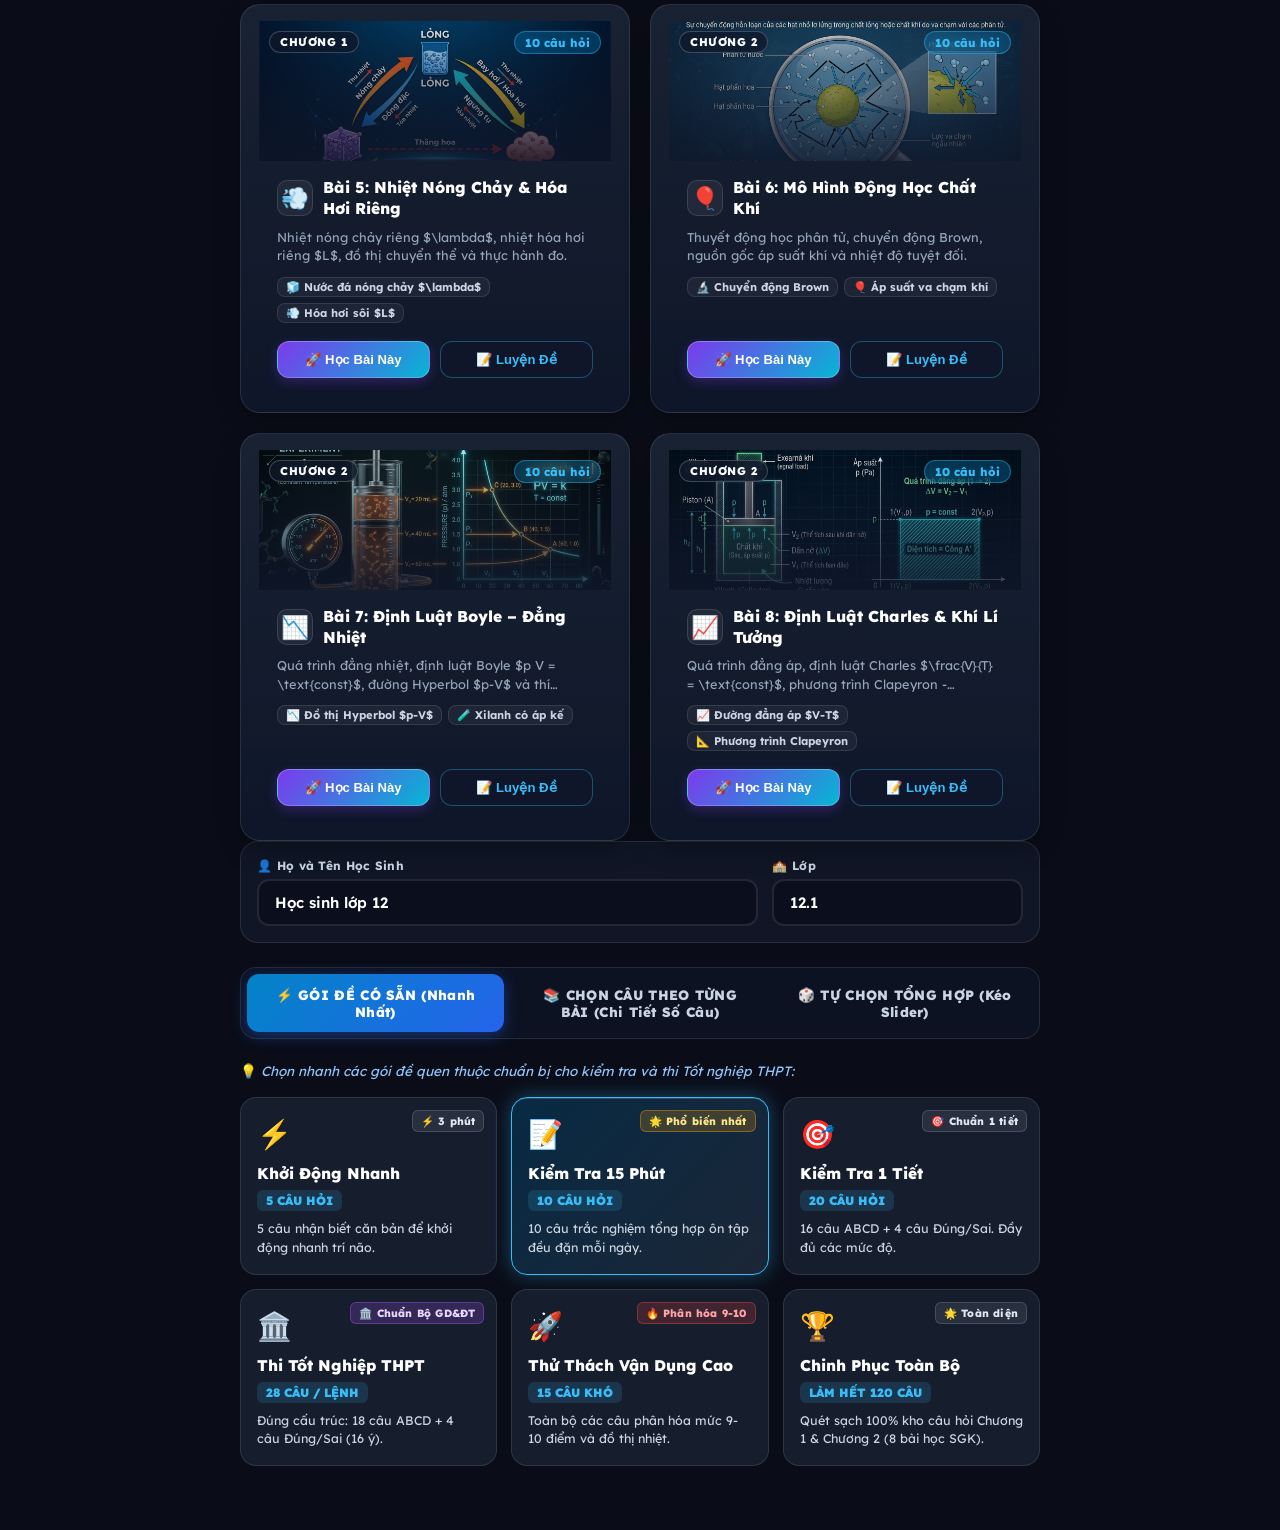
==== commit 6c01261d: "feat: standardise 8 units with 192 questions (MC, TF, Short Answer 2025) and deploy to thayhiep.netl" ====
--- a/index.html
+++ b/index.html
@@ -18,8 +18,10 @@
     <link rel="stylesheet" href="lib/katex/katex.min.css">
     <link rel="stylesheet" href="https://cdn.jsdelivr.net/npm/katex@0.16.9/dist/katex.min.css" integrity="sha384-n8MVd4RsNIU0tAv4ct0nTaAbDJwPJzDEaqSD1odI+WdtXRGWt2kTvGFasHpSy3SV" crossorigin="anonymous">
 
-    <!-- Main Stylesheet -->
+    <!-- Main Stylesheet, Mini-Games Stylesheet & Micro-Learning Stylesheet -->
     <link rel="stylesheet" href="css/style.css">
+    <link rel="stylesheet" href="css/minigames.css?v=6.0.0">
+    <link rel="stylesheet" href="css/micro_learning.css?v=1.0.0">
 </head>
 <body>
 
@@ -32,13 +34,27 @@
     <!-- App Header -->
     <header class="app-header">
         <div class="brand-badge">
-            <div class="brand-logo-icon">⚛️</div>
+            <div class="brand-logo-icon" id="brand-logo-icon">⚛️</div>
             <div class="brand-text">
-                <h1>WAYGROUND</h1>
-                <span>Vật Lí 12 • GDPT 2018</span>
+                <h1 id="brand-title">WAYGROUND</h1>
+                <span id="brand-sub">Vật Lí 12 • GDPT 2018</span>
             </div>
         </div>
+
+        <!-- Subject Switcher: Physics 9, 10, 11, 12 -->
+        <div class="subject-switcher" id="subject-switcher" style="display: flex; gap: 4px; background: rgba(255,255,255,0.06); padding: 4px; border-radius: 30px; border: 1px solid rgba(255,255,255,0.12); margin-left: 8px;">
+            <button type="button" id="btn-sub-phy9" class="sub-tab-btn" data-grade="9" style="border: none; background: transparent; color: #94A3B8; padding: 6px 12px; border-radius: 20px; font-weight: 700; font-size: 0.8rem; cursor: pointer; transition: all 0.2s;">⚡ Lớp 9</button>
+            <button type="button" id="btn-sub-phy10" class="sub-tab-btn" data-grade="10" style="border: none; background: transparent; color: #94A3B8; padding: 6px 12px; border-radius: 20px; font-weight: 700; font-size: 0.8rem; cursor: pointer; transition: all 0.2s;">🚗 Lớp 10</button>
+            <button type="button" id="btn-sub-phy11" class="sub-tab-btn" data-grade="11" style="border: none; background: transparent; color: #94A3B8; padding: 6px 12px; border-radius: 20px; font-weight: 700; font-size: 0.8rem; cursor: pointer; transition: all 0.2s;">🌊 Lớp 11</button>
+            <button type="button" id="btn-sub-phy12" class="sub-tab-btn active" data-grade="12" style="border: none; background: #0284C7; color: #fff; padding: 6px 12px; border-radius: 20px; font-weight: 700; font-size: 0.8rem; cursor: pointer; transition: all 0.2s;">⚛️ Lớp 12</button>
+        </div>
         <div class="header-controls">
+            <button id="btn-open-microlearning" class="btn-arcade-nav" style="background: linear-gradient(135deg, #7C3AED, #06B6D4); border-color: #38BDF8;" title="Mở Lộ Trình Micro-Learning 9physic (Vừa chơi vừa học)">
+                <span>🚀 Học Micro-Learning</span>
+            </button>
+            <button id="btn-open-minigames" class="btn-arcade-nav" title="Mở Khu Mini-Game Trực Quan (Lật Thẻ • Gắn Nhãn • Phân Loại)">
+                <span>🎮 Khu Mini-Game</span>
+            </button>
             <button id="btn-open-teacher-dashboard" class="btn-teacher-portal" title="Mở Cổng Quản Lý Giáo Viên (Yêu cầu mật khẩu)">
                 <span>🎓 Cổng Giáo Viên (Khóa Mã)</span>
             </button>
@@ -63,13 +79,303 @@
                     <p class="hero-desc">Luyện tập trắc nghiệm ABCD và Đúng/Sai 4 lệnh chuẩn Bộ GD&ĐT, tự động ghi nhận báo cáo và kích hoạt Vòng 2 củng cố câu sai!</p>
                 </div>
 
-                <!-- Teacher Quick Access Banner -->
+                <!-- Quick-Start 1-Click Action for Students -->
+                <div class="quick-start-banner" id="btn-quick-start" title="Nhấp để vào làm ngay bộ 10 câu trắc nghiệm & đúng/sai chuẩn cấu trúc đề thi">
+                    <div class="quick-start-left">
+                        <div class="quick-start-icon-wrap">⚡</div>
+                        <div class="quick-start-text">
+                            <div class="quick-start-title-row">
+                                <h4>Luyện Nhanh 10 Câu Thi Đấu</h4>
+                                <span class="quick-badge">🚀 1-Click Vào Ngay</span>
+                            </div>
+                            <p>Đề thi ngẫu nhiên chuẩn GDPT 2018 (Hỗn hợp Trắc nghiệm ABCD & Đúng/Sai 4 lệnh).</p>
+                        </div>
+                    </div>
+                    <button type="button" class="btn-quick-action">
+                        <span>Luyện Ngay</span>
+                        <span class="btn-arrow">➔</span>
+                    </button>
+                </div>
+
+                <!-- Mini-Game Arcade Quick Access Banner -->
+                <div class="arcade-quick-banner" id="banner-open-minigames" title="Khám phá 3 Mini-Game ôn tập trực quan bằng hình ảnh: Lật Thẻ, Gắn Nhãn Sơ Đồ, Phân Loại Siêu Tốc">
+                    <div class="arcade-banner-icon">🎮</div>
+                    <div class="arcade-banner-text">
+                        <div class="arcade-banner-title-row">
+                            <h4>Khu Mini-Game Trực Quan (Lật Thẻ • Gắn Nhãn • Phân Loại)</h4>
+                            <span class="arcade-new-badge">✨ Đa Dạng Thể Loại</span>
+                        </div>
+                        <p>Ôn tập kiến thức theo bài thông qua 29 hình ảnh minh họa khoa học và trò chơi tương tác!</p>
+                    </div>
+                    <button type="button" class="btn-arcade-action">
+                        <span>Chơi Ngay</span>
+                        <span class="btn-arrow">➔</span>
+                    </button>
+                </div>
+
+                <!-- Teacher Quick Access Subtle Banner -->
                 <div class="teacher-quick-banner" id="banner-teacher-portal" title="Nhấp để xác thực mật khẩu mở Bảng Giáo Viên">
                     <div class="banner-badge-icon">🎓</div>
                     <div class="banner-text">
-                        <strong>Dành Cho Giáo Viên:</strong> Nhấp vào đây để mở <strong>Bảng Quản Lý Học Sinh & Điểm Số (Yêu cầu Mật khẩu Bảo mật)</strong>
+                        <strong>Dành Cho Giáo Viên:</strong> Nhấp vào đây để mở <strong>Bảng Quản Lý Học Sinh & Điểm Số</strong>
                     </div>
                     <span class="banner-arrow">➔</span>
+                </div>
+
+                
+                <!-- =========================================================
+                     KHU VỰC CỐT LÕI: LỘ TRÌNH HỌC TẬP THEO TỪNG BÀI SGK 2018
+                     Cho phép học sinh vào học từng bài theo đúng chương trình
+                     ========================================================= -->
+                <div class="learning-journey-hub">
+                    <div class="journey-hub-header">
+                        <div class="journey-header-left">
+                            <span class="journey-badge">📚 CHƯƠNG TRÌNH VẬT LÍ 12 • GDPT 2018</span>
+                            <h3 class="journey-title">🧭 Lộ Trình Học Tập & Luyện Đề Theo Từng Bài Học</h3>
+                            <p class="journey-subtitle">Chọn bài học trên lớp để học lý thuyết tương tác mô phỏng hoặc vào luyện đề trắc nghiệm phân hóa chuẩn cấu trúc Bộ GD&ĐT.</p>
+                        </div>
+                        <div class="journey-header-right">
+                            <button type="button" class="btn-journey-view-all" id="btn-journey-open-all-micro">
+                                🚀 Xem Bản Đồ Lộ Trình 4E
+                            </button>
+                        </div>
+                    </div>
+
+                    <!-- Grid 8 Bài Học SGK Lớp 12 -->
+                                        <!-- Grid 8 Bài Học SGK Lớp 12 với Thumbnail Ảnh Khoa Học Trực Quan -->
+                    <div class="journey-cards-grid">
+                        <!-- Bài 1 -->
+                        <div class="journey-lesson-card" data-lesson-id="p12_l01_cau_truc_chat_chuyen_the" data-unit-key="unit1">
+                            <div class="j-card-media">
+                                <img src="images/three_states_matter.jpg" alt="Mô hình cấu trúc chất và sự chuyển thể" class="j-media-img" loading="lazy">
+                                <div class="j-media-overlay"></div>
+                                <span class="j-media-badge">Chương 1</span>
+                                <span class="j-media-count">22 câu hỏi</span>
+                            </div>
+                            <div class="j-card-body">
+                                <div class="j-card-title-row">
+                                    <div class="j-card-icon">🧊</div>
+                                    <h4>Bài 1: Cấu Trúc Chất. Sự Chuyển Thể</h4>
+                                </div>
+                                <p class="j-card-desc">Mô hình phân tử, chất rắn kết tinh vs vô định hình, đường biểu diễn chuyển thể nhiệt.</p>
+                                <div class="j-card-tags">
+                                    <span class="j-tag">🔬 Mô hình động học</span>
+                                    <span class="j-tag">🧊 Rắn • Lỏng • Khí</span>
+                                </div>
+                            </div>
+                            <div class="j-card-actions">
+                                <button type="button" class="btn-j-action btn-j-learn" data-lesson-id="p12_l01_cau_truc_chat_chuyen_the">
+                                    <span>🚀 Học Bài Này</span>
+                                </button>
+                                <button type="button" class="btn-j-action btn-j-drill" data-unit-key="unit1">
+                                    <span>📝 Luyện Đề</span>
+                                </button>
+                            </div>
+                        </div>
+
+                        <!-- Bài 2 -->
+                        <div class="journey-lesson-card" data-lesson-id="p12_l02_noi_nang_dinh_luat_1" data-unit-key="unit2">
+                            <div class="j-card-media">
+                                <img src="images/dl1_thermodynamics_piston.jpg" alt="Nội năng và định luật I NĐLH" class="j-media-img" loading="lazy">
+                                <div class="j-media-overlay"></div>
+                                <span class="j-media-badge">Chương 1</span>
+                                <span class="j-media-count">22 câu hỏi</span>
+                            </div>
+                            <div class="j-card-body">
+                                <div class="j-card-title-row">
+                                    <div class="j-card-icon">⚙️</div>
+                                    <h4>Bài 2: Nội Năng & Định Luật I NĐLH</h4>
+                                </div>
+                                <p class="j-card-desc">Khái niệm nội năng, hai cách biến đổi nội năng, hệ thức $\Delta U = A + Q$ và quy ước dấu.</p>
+                                <div class="j-card-tags">
+                                    <span class="j-tag">⚙️ Công $A$ & Nhiệt $Q$</span>
+                                    <span class="j-tag">🔥 Quy ước dấu $\Delta U$</span>
+                                </div>
+                            </div>
+                            <div class="j-card-actions">
+                                <button type="button" class="btn-j-action btn-j-learn" data-lesson-id="p12_l02_noi_nang_dinh_luat_1">
+                                    <span>🚀 Học Bài Này</span>
+                                </button>
+                                <button type="button" class="btn-j-action btn-j-drill" data-unit-key="unit2">
+                                    <span>📝 Luyện Đề</span>
+                                </button>
+                            </div>
+                        </div>
+
+                        <!-- Bài 3 -->
+                        <div class="journey-lesson-card" data-lesson-id="p12_l03_nhiet_do_thang_nhiet_ke" data-unit-key="unit3">
+                            <div class="j-card-media">
+                                <img src="images/three_temperature_scales.jpg" alt="Nhiệt độ và các thang nhiệt kế" class="j-media-img" loading="lazy">
+                                <div class="j-media-overlay"></div>
+                                <span class="j-media-badge">Chương 1</span>
+                                <span class="j-media-count">22 câu hỏi</span>
+                            </div>
+                            <div class="j-card-body">
+                                <div class="j-card-title-row">
+                                    <div class="j-card-icon">🌡️</div>
+                                    <h4>Bài 3: Nhiệt Độ. Thang Đo & Nhiệt Kế</h4>
+                                </div>
+                                <p class="j-card-desc">Thang Celsius, Kelvin tuyệt đối, nguyên lí hoạt động nhiệt kế thủy ngân, rượu, hồng ngoại.</p>
+                                <div class="j-card-tags">
+                                    <span class="j-tag">🌡️ Thang Celsius & Kelvin</span>
+                                    <span class="j-tag">❄️ 0 K Tuyệt đối</span>
+                                </div>
+                            </div>
+                            <div class="j-card-actions">
+                                <button type="button" class="btn-j-action btn-j-learn" data-lesson-id="p12_l03_nhiet_do_thang_nhiet_ke">
+                                    <span>🚀 Học Bài Này</span>
+                                </button>
+                                <button type="button" class="btn-j-action btn-j-drill" data-unit-key="unit3">
+                                    <span>📝 Luyện Đề</span>
+                                </button>
+                            </div>
+                        </div>
+
+                        <!-- Bài 4 -->
+                        <div class="journey-lesson-card" data-lesson-id="p12_l04_nhiet_dung_rieng_thi_nghiem" data-unit-key="unit4">
+                            <div class="j-card-media">
+                                <img src="images/calorimeter_specific_heat.jpg" alt="Thí nghiệm đo nhiệt dung riêng" class="j-media-img" loading="lazy">
+                                <div class="j-media-overlay"></div>
+                                <span class="j-media-badge">Chương 1</span>
+                                <span class="j-media-count">10 câu hỏi</span>
+                            </div>
+                            <div class="j-card-body">
+                                <div class="j-card-title-row">
+                                    <div class="j-card-icon">🔥</div>
+                                    <h4>Bài 4: Nhiệt Dung Riêng & Thí Nghiệm</h4>
+                                </div>
+                                <p class="j-card-desc">Định nghĩa nhiệt dung riêng $c$, công thức $Q = mc\Delta t$, thí nghiệm nhiệt lượng kế & Oát kế.</p>
+                                <div class="j-card-tags">
+                                    <span class="j-tag">⚡ Oát kế & Cân điện tử</span>
+                                    <span class="j-tag">🧪 Bình nhiệt lượng kế</span>
+                                </div>
+                            </div>
+                            <div class="j-card-actions">
+                                <button type="button" class="btn-j-action btn-j-learn" data-lesson-id="p12_l04_nhiet_dung_rieng_thi_nghiem">
+                                    <span>🚀 Học Bài Này</span>
+                                </button>
+                                <button type="button" class="btn-j-action btn-j-drill" data-unit-key="unit4">
+                                    <span>📝 Luyện Đề</span>
+                                </button>
+                            </div>
+                        </div>
+
+                        <!-- Bài 5 -->
+                        <div class="journey-lesson-card" data-lesson-id="p12_l05_nhiet_nong_chay_hoa_hoi" data-unit-key="unit5">
+                            <div class="j-card-media">
+                                <img src="images/phase_transition_diagram.jpg" alt="Nhiệt nóng chảy và nhiệt hóa hơi" class="j-media-img" loading="lazy">
+                                <div class="j-media-overlay"></div>
+                                <span class="j-media-badge">Chương 1</span>
+                                <span class="j-media-count">10 câu hỏi</span>
+                            </div>
+                            <div class="j-card-body">
+                                <div class="j-card-title-row">
+                                    <div class="j-card-icon">💨</div>
+                                    <h4>Bài 5: Nhiệt Nóng Chảy & Hóa Hơi Riêng</h4>
+                                </div>
+                                <p class="j-card-desc">Nhiệt nóng chảy riêng $\lambda$, nhiệt hóa hơi riêng $L$, đồ thị chuyển thể và thực hành đo.</p>
+                                <div class="j-card-tags">
+                                    <span class="j-tag">🧊 Nước đá nóng chảy $\lambda$</span>
+                                    <span class="j-tag">💨 Hóa hơi sôi $L$</span>
+                                </div>
+                            </div>
+                            <div class="j-card-actions">
+                                <button type="button" class="btn-j-action btn-j-learn" data-lesson-id="p12_l05_nhiet_nong_chay_hoa_hoi">
+                                    <span>🚀 Học Bài Này</span>
+                                </button>
+                                <button type="button" class="btn-j-action btn-j-drill" data-unit-key="unit5">
+                                    <span>📝 Luyện Đề</span>
+                                </button>
+                            </div>
+                        </div>
+
+                        <!-- Bài 6 -->
+                        <div class="journey-lesson-card" data-lesson-id="p12_l06_mo_hinh_chat_khi" data-unit-key="unit6">
+                            <div class="j-card-media">
+                                <img src="images/brownian_motion.jpg" alt="Mô hình động học phân tử chất khí" class="j-media-img" loading="lazy">
+                                <div class="j-media-overlay"></div>
+                                <span class="j-media-badge">Chương 2</span>
+                                <span class="j-media-count">10 câu hỏi</span>
+                            </div>
+                            <div class="j-card-body">
+                                <div class="j-card-title-row">
+                                    <div class="j-card-icon">🎈</div>
+                                    <h4>Bài 6: Mô Hình Động Học Chất Khí</h4>
+                                </div>
+                                <p class="j-card-desc">Thuyết động học phân tử, chuyển động Brown, nguồn gốc áp suất khí và nhiệt độ tuyệt đối.</p>
+                                <div class="j-card-tags">
+                                    <span class="j-tag">🔬 Chuyển động Brown</span>
+                                    <span class="j-tag">🎈 Áp suất va chạm khí</span>
+                                </div>
+                            </div>
+                            <div class="j-card-actions">
+                                <button type="button" class="btn-j-action btn-j-learn" data-lesson-id="p12_l06_mo_hinh_chat_khi">
+                                    <span>🚀 Học Bài Này</span>
+                                </button>
+                                <button type="button" class="btn-j-action btn-j-drill" data-unit-key="unit6">
+                                    <span>📝 Luyện Đề</span>
+                                </button>
+                            </div>
+                        </div>
+
+                        <!-- Bài 7 -->
+                        <div class="journey-lesson-card" data-lesson-id="p12_l07_dinh_luat_boyle" data-unit-key="unit7">
+                            <div class="j-card-media">
+                                <img src="images/boyle_law_isotherm.jpg" alt="Định luật Boyle đẳng nhiệt" class="j-media-img" loading="lazy">
+                                <div class="j-media-overlay"></div>
+                                <span class="j-media-badge">Chương 2</span>
+                                <span class="j-media-count">10 câu hỏi</span>
+                            </div>
+                            <div class="j-card-body">
+                                <div class="j-card-title-row">
+                                    <div class="j-card-icon">📉</div>
+                                    <h4>Bài 7: Định Luật Boyle – Đẳng Nhiệt</h4>
+                                </div>
+                                <p class="j-card-desc">Quá trình đẳng nhiệt, định luật Boyle $p V = \text{const}$, đường Hyperbol $p-V$ và thí nghiệm xilanh.</p>
+                                <div class="j-card-tags">
+                                    <span class="j-tag">📉 Đồ thị Hyperbol $p-V$</span>
+                                    <span class="j-tag">🧪 Xilanh có áp kế</span>
+                                </div>
+                            </div>
+                            <div class="j-card-actions">
+                                <button type="button" class="btn-j-action btn-j-learn" data-lesson-id="p12_l07_dinh_luat_boyle">
+                                    <span>🚀 Học Bài Này</span>
+                                </button>
+                                <button type="button" class="btn-j-action btn-j-drill" data-unit-key="unit7">
+                                    <span>📝 Luyện Đề</span>
+                                </button>
+                            </div>
+                        </div>
+
+                        <!-- Bài 8 -->
+                        <div class="journey-lesson-card" data-lesson-id="p12_l08_dinh_luat_charles_pttt" data-unit-key="unit8">
+                            <div class="j-card-media">
+                                <img src="images/isobaric_work_pv.jpg" alt="Định luật Charles và khí lí tưởng" class="j-media-img" loading="lazy">
+                                <div class="j-media-overlay"></div>
+                                <span class="j-media-badge">Chương 2</span>
+                                <span class="j-media-count">10 câu hỏi</span>
+                            </div>
+                            <div class="j-card-body">
+                                <div class="j-card-title-row">
+                                    <div class="j-card-icon">📈</div>
+                                    <h4>Bài 8: Định Luật Charles & Khí Lí Tưởng</h4>
+                                </div>
+                                <p class="j-card-desc">Quá trình đẳng áp, định luật Charles $\frac{V}{T} = \text{const}$, phương trình Clapeyron - Mendeleev.</p>
+                                <div class="j-card-tags">
+                                    <span class="j-tag">📈 Đường đẳng áp $V-T$</span>
+                                    <span class="j-tag">📐 Phương trình Clapeyron</span>
+                                </div>
+                            </div>
+                            <div class="j-card-actions">
+                                <button type="button" class="btn-j-action btn-j-learn" data-lesson-id="p12_l08_dinh_luat_charles_pttt">
+                                    <span>🚀 Học Bài Này</span>
+                                </button>
+                                <button type="button" class="btn-j-action btn-j-drill" data-unit-key="unit8">
+                                    <span>📝 Luyện Đề</span>
+                                </button>
+                            </div>
+                        </div>
+                    </div>
                 </div>
 
                 <!-- Student Profile Input -->
@@ -84,236 +390,743 @@
                     </div>
                 </div>
 
-                <!-- Config: Chọn Bài Học -->
-                <div class="config-group">
-                    <h3 class="group-title">📚 1. Chọn Bài Học Ôn Tập</h3>
-                    <div class="pill-grid">
-                        <div class="select-card unit-card active" data-unit="all">
-                            <div class="select-card-icon">🌟</div>
-                            <div class="select-card-info">
-                                <div class="card-title-row">
-                                    <h4>Tổng Hợp Cả 3 Bài</h4>
-                                    <span class="card-count-badge badge-gold">✨ 66 câu hỏi</span>
-                                </div>
-                                <p>Toàn bộ kiến thức Chương 1 (Bài 1 + Bài 2 + Bài 3)</p>
-                            </div>
-                        </div>
-                        <div class="select-card unit-card" data-unit="unit1">
-                            <div class="select-card-icon">🧊</div>
-                            <div class="select-card-info">
-                                <div class="card-title-row">
-                                    <h4>Bài 1: Cấu Trúc Chất</h4>
-                                    <span class="card-count-badge">📚 22 câu</span>
-                                </div>
-                                <p>19 trắc nghiệm ABCD + 3 câu Đúng/Sai (12 lệnh)</p>
-                            </div>
-                        </div>
-                        <div class="select-card unit-card" data-unit="unit2">
-                            <div class="select-card-icon">🔥</div>
-                            <div class="select-card-info">
-                                <div class="card-title-row">
-                                    <h4>Bài 2: Nội Năng & ĐL I</h4>
-                                    <span class="card-count-badge">📚 22 câu</span>
-                                </div>
-                                <p>19 trắc nghiệm ABCD + 3 câu Đúng/Sai (ΔU = A + Q)</p>
-                            </div>
-                        </div>
-                        <div class="select-card unit-card" data-unit="unit3">
-                            <div class="select-card-icon">🌡️</div>
-                            <div class="select-card-info">
-                                <div class="card-title-row">
-                                    <h4>Bài 3: Thang Nhiệt Độ</h4>
-                                    <span class="card-count-badge">📚 22 câu</span>
-                                </div>
-                                <p>19 trắc nghiệm ABCD + 3 câu Đúng/Sai (Celsius, Kelvin)</p>
-                            </div>
-                        </div>
-                    </div>
-                </div>
-
-                <!-- Config: Chọn Dạng Câu Hỏi -->
-                <div class="config-group">
-                    <h3 class="group-title">🎯 2. Chọn Dạng Câu Hỏi</h3>
-                    <div class="pill-grid">
-                        <div class="select-card type-card active" data-type="all">
-                            <div class="select-card-icon">🎲</div>
-                            <div class="select-card-info">
-                                <div class="card-title-row">
-                                    <h4>Hỗn Hợp Cả Hai Dạng</h4>
-                                    <span class="card-count-badge badge-blue">🎲 Đầy đủ 2 dạng</span>
-                                </div>
-                                <p>Trộn lẫn cả Trắc nghiệm ABCD & Đúng/Sai 4 lệnh chuẩn Bộ</p>
-                            </div>
-                        </div>
-                        <div class="select-card type-card" data-type="multiple_choice">
-                            <div class="select-card-icon">🔤</div>
-                            <div class="select-card-info">
-                                <div class="card-title-row">
-                                    <h4>Trắc Nghiệm 4 Lựa Chọn</h4>
-                                    <span class="card-count-badge">🔤 19 câu/bài (Tổng 57)</span>
-                                </div>
-                                <p>4 ô màu sắc kinh điển A, B, C, D (chọn 1 đáp án đúng)</p>
-                            </div>
-                        </div>
-                        <div class="select-card type-card" data-type="multi_tf">
-                            <div class="select-card-icon">⚖️</div>
-                            <div class="select-card-info">
-                                <div class="card-title-row">
-                                    <h4>Đúng / Sai Chuẩn Bộ GD&ĐT</h4>
-                                    <span class="card-count-badge badge-purple">⚖️ 3 câu lớn (12 lệnh/bài)</span>
-                                </div>
-                                <p>Câu dẫn thực tế + 4 lệnh a, b, c, d (Tổng 9 câu - 36 lệnh)</p>
-                            </div>
-                        </div>
-                    </div>
-                </div>
-
-                <!-- Config: Chọn Mức Độ & Chế Độ Học Tập -->
-                <div class="config-group">
-                    <h3 class="group-title">⚡ 3. Chọn Mức Độ & Chế Độ Học Tập</h3>
-                    <div class="pill-grid">
-                        <div class="select-card mode-card active" data-mode="all">
-                            <div class="select-card-icon">🌟</div>
-                            <div class="select-card-info">
-                                <div class="card-title-row">
-                                    <h4>Tất Cả Mức Độ (Tổng Hợp)</h4>
-                                    <span class="card-count-badge badge-gold">🌟 Đủ 100% (66 câu)</span>
-                                </div>
-                                <p>Bao quát toàn diện từ Nhận biết, Thông hiểu đến Vận dụng cao</p>
-                            </div>
-                        </div>
-                        <div class="select-card mode-card" data-mode="basic">
-                            <div class="select-card-icon">📖</div>
-                            <div class="select-card-info">
-                                <div class="card-title-row">
-                                    <h4>Cơ Bản (Nhận Biết)</h4>
-                                    <span class="card-count-badge badge-green">🟢 21 câu (6-9 câu/bài)</span>
-                                </div>
-                                <p>Khái niệm, định nghĩa và kiến thức nền tảng trong SGK</p>
-                            </div>
-                        </div>
-                        <div class="select-card mode-card" data-mode="challenging">
-                            <div class="select-card-icon">🎯</div>
-                            <div class="select-card-info">
-                                <div class="card-title-row">
-                                    <h4>Thử Thách (Thông Hiểu)</h4>
-                                    <span class="card-count-badge badge-cyan">🔵 27 câu (7-10 câu/bài)</span>
-                                </div>
-                                <p>Giải thích bản chất vi mô, đồ thị và hiện tượng nhiệt</p>
-                            </div>
-                        </div>
-                        <div class="select-card mode-card" data-mode="advanced">
-                            <div class="select-card-icon">🚀</div>
-                            <div class="select-card-info">
-                                <div class="card-title-row">
-                                    <h4>Nâng Cao (Vận Dụng Cao)</h4>
-                                    <span class="card-count-badge badge-pink">🔥 18 câu khó (6 câu/bài)</span>
-                                </div>
-                                <p>Bài toán phân hóa 9-10 điểm & tư duy mô hình thực tế sâu</p>
-                            </div>
-                        </div>
-                    </div>
-                </div>
-
-                <!-- Config: Chế Độ Thời Gian & Điều Khiển -->
-                <div class="config-group">
-                    <h3 class="group-title">⏱️ 4. Chế Độ Thời Gian & Điều Khiển Câu Hỏi</h3>
-                    <div class="btn-toggle-row">
-                        <div class="toggle-chip timer-chip active" data-timer="unlimited">
-                            <span class="chip-title">📖 Không Tính Giờ (Học Tập)</span>
-                            <span class="chip-badge">Tự do đọc & Xem giải thích</span>
-                        </div>
-                        <div class="toggle-chip timer-chip" data-timer="timed">
-                            <span class="chip-title">⚡ Đếm Ngược 25 Giây</span>
-                            <span class="chip-badge">Thi đấu & Rèn phản xạ phòng thi</span>
-                        </div>
-                    </div>
-                </div>
-
-                <!-- Config: Số Lượng Câu -->
-                <div class="config-group">
-                    <h3 class="group-title">🎯 5. Chọn Số Lượng Câu Hỏi Sẽ Làm</h3>
-                    <div class="btn-toggle-row count-toggle-row">
-                        <div class="toggle-chip count-chip active" data-count="6">
-                            <span class="chip-title">⚡ 6 Câu</span>
-                            <span class="chip-badge">Luyện nhanh 3 phút</span>
-                        </div>
-                        <div class="toggle-chip count-chip" data-count="10">
-                            <span class="chip-title">🏆 10 Câu</span>
-                            <span class="chip-badge">Chuẩn kiểm tra</span>
-                        </div>
-                        <div class="toggle-chip count-chip" data-count="15">
-                            <span class="chip-title">🔥 15 Câu</span>
-                            <span class="chip-badge">Đấu trường chuyên sâu</span>
-                        </div>
-                        <div class="toggle-chip count-chip" data-count="all">
-                            <span class="chip-title">🌟 Toàn Bộ Kiến Thức</span>
-                            <span class="chip-badge" id="count-all-badge">Làm hết 66 câu</span>
-                        </div>
-                    </div>
-                </div>
-
-                <!-- Live Summary & Match Preview Card -->
+                <!-- TƯ DUY MỚI: BỘ CHUYỂN ĐỔI 3 CHẾ ĐỘ CHỌN ĐỀ CỰC KỲ RÕ RÀNG -->
+                <div class="lobby-mode-tabs">
+                    <button type="button" class="lobby-tab-btn active" id="tab-btn-presets">
+                        ⚡ GÓI ĐỀ CÓ SẴN (Nhanh Nhất)
+                    </button>
+                    <button type="button" class="lobby-tab-btn" id="tab-btn-by-unit">
+                        📚 CHỌN CÂU THEO TỪNG BÀI (Chi Tiết Số Câu)
+                    </button>
+                    <button type="button" class="lobby-tab-btn" id="tab-btn-custom">
+                        🎲 TỰ CHỌN TỔNG HỢP (Kéo Slider)
+                    </button>
+                </div>
+
+                <!-- TAB 1: GÓI LUYỆN ĐỀ CÓ SẴN (PRESETS CHO HỌC SINH LỚP 12) -->
+                <div id="panel-presets" class="lobby-panel active">
+                    <p class="panel-guide-text">💡 <em>Chọn nhanh các gói đề quen thuộc chuẩn bị cho kiểm tra và thi Tốt nghiệp THPT:</em></p>
+                    <div class="preset-cards-grid">
+                        <div class="preset-card" data-preset="quick5">
+                            <div class="preset-badge">⚡ 3 phút</div>
+                            <div class="preset-icon">⚡</div>
+                            <div class="preset-info">
+                                <h4>Khởi Động Nhanh</h4>
+                                <div class="preset-count-tag">5 CÂU HỎI</div>
+                                <p>5 câu nhận biết căn bản để khởi động nhanh trí não.</p>
+                            </div>
+                        </div>
+
+                        <div class="preset-card active" data-preset="test15p">
+                            <div class="preset-badge badge-popular">🌟 Phổ biến nhất</div>
+                            <div class="preset-icon">📝</div>
+                            <div class="preset-info">
+                                <h4>Kiểm Tra 15 Phút</h4>
+                                <div class="preset-count-tag">10 CÂU HỎI</div>
+                                <p>10 câu trắc nghiệm tổng hợp ôn tập đều đặn mỗi ngày.</p>
+                            </div>
+                        </div>
+
+                        <div class="preset-card" data-preset="test45p">
+                            <div class="preset-badge">🎯 Chuẩn 1 tiết</div>
+                            <div class="preset-icon">🎯</div>
+                            <div class="preset-info">
+                                <h4>Kiểm Tra 1 Tiết</h4>
+                                <div class="preset-count-tag">20 CÂU HỎI</div>
+                                <p>16 câu ABCD + 4 câu Đúng/Sai. Đầy đủ các mức độ.</p>
+                            </div>
+                        </div>
+
+                        <div class="preset-card" data-preset="grad28">
+                            <div class="preset-badge badge-ministry">🏛️ Chuẩn Bộ GD&ĐT</div>
+                            <div class="preset-icon">🏛️</div>
+                            <div class="preset-info">
+                                <h4>Thi Tốt Nghiệp THPT</h4>
+                                <div class="preset-count-tag">28 CÂU / LỆNH</div>
+                                <p>Đúng cấu trúc: 18 câu ABCD + 4 câu Đúng/Sai (16 ý).</p>
+                            </div>
+                        </div>
+
+                        <div class="preset-card" data-preset="hard15">
+                            <div class="preset-badge badge-fire">🔥 Phân hóa 9-10</div>
+                            <div class="preset-icon">🚀</div>
+                            <div class="preset-info">
+                                <h4>Thử Thách Vận Dụng Cao</h4>
+                                <div class="preset-count-tag">15 CÂU KHÓ</div>
+                                <p>Toàn bộ các câu phân hóa mức 9-10 điểm và đồ thị nhiệt.</p>
+                            </div>
+                        </div>
+
+                        <div class="preset-card" data-preset="all66">
+                            <div class="preset-badge">🌟 Toàn diện</div>
+                            <div class="preset-icon">🏆</div>
+                            <div class="preset-info">
+                                <h4>Chinh Phục Toàn Bộ</h4>
+                                <div class="preset-count-tag">LÀM HẾT 120 CÂU</div>
+                                <p>Quét sạch 100% kho câu hỏi Chương 1 & Chương 2 (8 bài học SGK).</p>
+                            </div>
+                        </div>
+                    </div>
+                </div>
+
+                <!-- TAB 2: CHỌN CÂU THEO TỪNG BÀI (PHÂN BỔ SỐ CÂU & CHỌN CÂU HỎI CHI TIẾT) -->
+                <div id="panel-by-unit" class="lobby-panel">
+                    <p class="panel-guide-text">💡 <em>Tùy chỉnh số lượng câu hỏi cho từng bài học hoặc mở danh sách để tự tay tích chọn từng câu:</em></p>
+                    
+                    <div class="unit-breakdown-container">
+                        <!-- Bài 1: Cấu trúc chất -->
+                        <div class="unit-matrix-card" data-unit="unit1">
+                            <div class="matrix-card-header">
+                                <div class="matrix-unit-info">
+                                    <div class="matrix-unit-visual-wrap"><img src="images/three_states_matter.jpg" alt="Bài 1" class="matrix-unit-thumb"><span class="matrix-unit-icon-badge">🧊</span></div>
+                                    <div>
+                                        <h4>Bài 1: Cấu Trúc Chất. Sự Chuyển Thể</h4>
+                                        <span class="matrix-unit-sub">Kho câu hỏi: 22 câu (19 trắc nghiệm ABCD + 3 Đúng/Sai 4 ý)</span>
+                                    </div>
+                                </div>
+                                <div class="matrix-count-stepper">
+                                    <button type="button" class="stepper-btn btn-stepper-sub" data-unit="unit1" title="Giảm 1 câu">−</button>
+                                    <input type="number" class="stepper-input" id="count-input-unit1" min="0" max="22" value="5" data-unit="unit1">
+                                    <button type="button" class="stepper-btn btn-stepper-add" data-unit="unit1" title="Tăng 1 câu">+</button>
+                                    <span class="stepper-unit-label">câu</span>
+                                </div>
+                            </div>
+
+                            <div class="matrix-quick-pills">
+                                <span class="pills-label">Chọn nhanh:</span>
+                                <button type="button" class="matrix-pill" data-unit="unit1" data-val="0">0 câu</button>
+                                <button type="button" class="matrix-pill active" data-unit="unit1" data-val="5">5 câu</button>
+                                <button type="button" class="matrix-pill" data-unit="unit1" data-val="10">10 câu</button>
+                                <button type="button" class="matrix-pill" data-unit="unit1" data-val="22">Cả 22 câu</button>
+                                <button type="button" class="btn-toggle-drawer" data-unit="unit1">
+                                    📋 Xem & Chọn từng câu (<span id="selected-detail-count-unit1">5</span>/22) <span class="drawer-arrow">▼</span>
+                                </button>
+                            </div>
+
+                            <div class="unit-questions-drawer" id="drawer-unit1" style="display: none;">
+                                <div class="drawer-actions-row">
+                                    <span class="drawer-title">Danh sách 22 câu hỏi Bài 1:</span>
+                                    <div class="drawer-btn-group">
+                                        <button type="button" class="drawer-action-btn btn-select-all" data-unit="unit1">Chọn tất cả 22 câu</button>
+                                        <button type="button" class="drawer-action-btn btn-clear-all" data-unit="unit1">Bỏ chọn hết (0)</button>
+                                    </div>
+                                </div>
+                                <div class="drawer-questions-list" id="questions-list-unit1"></div>
+                            </div>
+                        </div>
+
+                        <!-- Bài 2: Nội năng & ĐL I -->
+                        <div class="unit-matrix-card" data-unit="unit2">
+                            <div class="matrix-card-header">
+                                <div class="matrix-unit-info">
+                                    <div class="matrix-unit-visual-wrap"><img src="images/dl1_thermodynamics_piston.jpg" alt="Bài 2" class="matrix-unit-thumb"><span class="matrix-unit-icon-badge">⚙️</span></div>
+                                    <div>
+                                        <h4>Bài 2: Nội Năng & Định Luật I Nhiệt Động Lực Học</h4>
+                                        <span class="matrix-unit-sub">Kho câu hỏi: 22 câu (19 trắc nghiệm ABCD + 3 Đúng/Sai 4 ý)</span>
+                                    </div>
+                                </div>
+                                <div class="matrix-count-stepper">
+                                    <button type="button" class="stepper-btn btn-stepper-sub" data-unit="unit2" title="Giảm 1 câu">−</button>
+                                    <input type="number" class="stepper-input" id="count-input-unit2" min="0" max="22" value="5" data-unit="unit2">
+                                    <button type="button" class="stepper-btn btn-stepper-add" data-unit="unit2" title="Tăng 1 câu">+</button>
+                                    <span class="stepper-unit-label">câu</span>
+                                </div>
+                            </div>
+
+                            <div class="matrix-quick-pills">
+                                <span class="pills-label">Chọn nhanh:</span>
+                                <button type="button" class="matrix-pill" data-unit="unit2" data-val="0">0 câu</button>
+                                <button type="button" class="matrix-pill active" data-unit="unit2" data-val="5">5 câu</button>
+                                <button type="button" class="matrix-pill" data-unit="unit2" data-val="10">10 câu</button>
+                                <button type="button" class="matrix-pill" data-unit="unit2" data-val="22">Cả 22 câu</button>
+                                <button type="button" class="btn-toggle-drawer" data-unit="unit2">
+                                    📋 Xem & Chọn từng câu (<span id="selected-detail-count-unit2">5</span>/22) <span class="drawer-arrow">▼</span>
+                                </button>
+                            </div>
+
+                            <div class="unit-questions-drawer" id="drawer-unit2" style="display: none;">
+                                <div class="drawer-actions-row">
+                                    <span class="drawer-title">Danh sách 22 câu hỏi Bài 2:</span>
+                                    <div class="drawer-btn-group">
+                                        <button type="button" class="drawer-action-btn btn-select-all" data-unit="unit2">Chọn tất cả 22 câu</button>
+                                        <button type="button" class="drawer-action-btn btn-clear-all" data-unit="unit2">Bỏ chọn hết (0)</button>
+                                    </div>
+                                </div>
+                                <div class="drawer-questions-list" id="questions-list-unit2"></div>
+                            </div>
+                        </div>
+
+                        <!-- Bài 3: Thang nhiệt độ -->
+                        <div class="unit-matrix-card" data-unit="unit3">
+                            <div class="matrix-card-header">
+                                <div class="matrix-unit-info">
+                                    <div class="matrix-unit-visual-wrap"><img src="images/three_temperature_scales.jpg" alt="Bài 3" class="matrix-unit-thumb"><span class="matrix-unit-icon-badge">🌡️</span></div>
+                                    <div>
+                                        <h4>Bài 3: Nhiệt Độ. Thang Nhiệt Độ – Nhiệt Kế</h4>
+                                        <span class="matrix-unit-sub">Kho câu hỏi: 22 câu (19 trắc nghiệm ABCD + 3 Đúng/Sai 4 ý)</span>
+                                    </div>
+                                </div>
+                                <div class="matrix-count-stepper">
+                                    <button type="button" class="stepper-btn btn-stepper-sub" data-unit="unit3" title="Giảm 1 câu">−</button>
+                                    <input type="number" class="stepper-input" id="count-input-unit3" min="0" max="22" value="5" data-unit="unit3">
+                                    <button type="button" class="stepper-btn btn-stepper-add" data-unit="unit3" title="Tăng 1 câu">+</button>
+                                    <span class="stepper-unit-label">câu</span>
+                                </div>
+                            </div>
+
+                            <div class="matrix-quick-pills">
+                                <span class="pills-label">Chọn nhanh:</span>
+                                <button type="button" class="matrix-pill" data-unit="unit3" data-val="0">0 câu</button>
+                                <button type="button" class="matrix-pill active" data-unit="unit3" data-val="5">5 câu</button>
+                                <button type="button" class="matrix-pill" data-unit="unit3" data-val="10">10 câu</button>
+                                <button type="button" class="matrix-pill" data-unit="unit3" data-val="22">Cả 22 câu</button>
+                                <button type="button" class="btn-toggle-drawer" data-unit="unit3">
+                                    📋 Xem & Chọn từng câu (<span id="selected-detail-count-unit3">5</span>/22) <span class="drawer-arrow">▼</span>
+                                </button>
+                            </div>
+
+                            <div class="unit-questions-drawer" id="drawer-unit3" style="display: none;">
+                                <div class="drawer-actions-row">
+                                    <span class="drawer-title">Danh sách 22 câu hỏi Bài 3:</span>
+                                    <div class="drawer-btn-group">
+                                        <button type="button" class="drawer-action-btn btn-select-all" data-unit="unit3">Chọn tất cả 22 câu</button>
+                                        <button type="button" class="drawer-action-btn btn-clear-all" data-unit="unit3">Bỏ chọn hết (0)</button>
+                                    </div>
+                                </div>
+                                <div class="drawer-questions-list" id="questions-list-unit3"></div>
+                            </div>
+                        </div>
+                    </div>
+
+                    
+                        <!-- Bài 4: Nhiệt dung riêng -->
+                        <div class="unit-matrix-card" data-unit="unit4">
+                            <div class="matrix-card-header">
+                                <div class="matrix-unit-info">
+                                    <div class="matrix-unit-visual-wrap"><img src="images/calorimeter_specific_heat.jpg" alt="Bài 4" class="matrix-unit-thumb"><span class="matrix-unit-icon-badge">🔥</span></div>
+                                    <div>
+                                        <h4>Bài 4: Nhiệt Dung Riêng & Thí Nghiệm Thực Hành</h4>
+                                        <span class="matrix-unit-sub">Kho câu hỏi: 10 câu (8 trắc nghiệm ABCD + 2 Đúng/Sai 4 ý)</span>
+                                    </div>
+                                </div>
+                                <div class="matrix-count-stepper">
+                                    <button type="button" class="stepper-btn btn-stepper-sub" data-unit="unit4" title="Giảm 1 câu">−</button>
+                                    <input type="number" class="stepper-input" id="count-input-unit4" min="0" max="10" value="0" data-unit="unit4">
+                                    <button type="button" class="stepper-btn btn-stepper-add" data-unit="unit4" title="Tăng 1 câu">+</button>
+                                    <span class="stepper-unit-label">câu</span>
+                                </div>
+                            </div>
+                            <div class="matrix-quick-pills">
+                                <span class="pills-label">Chọn nhanh:</span>
+                                <button type="button" class="matrix-pill" data-unit="unit4" data-val="0">0 câu</button>
+                                <button type="button" class="matrix-pill" data-unit="unit4" data-val="5">5 câu</button>
+                                <button type="button" class="matrix-pill" data-unit="unit4" data-val="10">Cả 10 câu</button>
+                                <button type="button" class="btn-toggle-drawer" data-unit="unit4">
+                                    📋 Xem & Chọn từng câu (<span id="selected-detail-count-unit4">0</span>/10) <span class="drawer-arrow">▼</span>
+                                </button>
+                            </div>
+                            <div class="unit-questions-drawer" id="drawer-unit4" style="display: none;">
+                                <div class="drawer-actions-row">
+                                    <span class="drawer-title">Danh sách 10 câu hỏi Bài 4:</span>
+                                    <div class="drawer-btn-group">
+                                        <button type="button" class="drawer-action-btn btn-select-all" data-unit="unit4">Chọn tất cả 10 câu</button>
+                                        <button type="button" class="drawer-action-btn btn-clear-all" data-unit="unit4">Bỏ chọn hết (0)</button>
+                                    </div>
+                                </div>
+                                <div class="drawer-questions-list" id="questions-list-unit4"></div>
+                            </div>
+                        </div>
+
+                        <!-- Bài 5: Nhiệt nóng chảy & hóa hơi riêng -->
+                        <div class="unit-matrix-card" data-unit="unit5">
+                            <div class="matrix-card-header">
+                                <div class="matrix-unit-info">
+                                    <div class="matrix-unit-visual-wrap"><img src="images/phase_transition_diagram.jpg" alt="Bài 5" class="matrix-unit-thumb"><span class="matrix-unit-icon-badge">💨</span></div>
+                                    <div>
+                                        <h4>Bài 5: Nhiệt Nóng Chảy Riêng & Nhiệt Hóa Hơi Riêng</h4>
+                                        <span class="matrix-unit-sub">Kho câu hỏi: 10 câu (8 trắc nghiệm ABCD + 2 Đúng/Sai 4 ý)</span>
+                                    </div>
+                                </div>
+                                <div class="matrix-count-stepper">
+                                    <button type="button" class="stepper-btn btn-stepper-sub" data-unit="unit5" title="Giảm 1 câu">−</button>
+                                    <input type="number" class="stepper-input" id="count-input-unit5" min="0" max="10" value="0" data-unit="unit5">
+                                    <button type="button" class="stepper-btn btn-stepper-add" data-unit="unit5" title="Tăng 1 câu">+</button>
+                                    <span class="stepper-unit-label">câu</span>
+                                </div>
+                            </div>
+                            <div class="matrix-quick-pills">
+                                <span class="pills-label">Chọn nhanh:</span>
+                                <button type="button" class="matrix-pill" data-unit="unit5" data-val="0">0 câu</button>
+                                <button type="button" class="matrix-pill" data-unit="unit5" data-val="5">5 câu</button>
+                                <button type="button" class="matrix-pill" data-unit="unit5" data-val="10">Cả 10 câu</button>
+                                <button type="button" class="btn-toggle-drawer" data-unit="unit5">
+                                    📋 Xem & Chọn từng câu (<span id="selected-detail-count-unit5">0</span>/10) <span class="drawer-arrow">▼</span>
+                                </button>
+                            </div>
+                            <div class="unit-questions-drawer" id="drawer-unit5" style="display: none;">
+                                <div class="drawer-actions-row">
+                                    <span class="drawer-title">Danh sách 10 câu hỏi Bài 5:</span>
+                                    <div class="drawer-btn-group">
+                                        <button type="button" class="drawer-action-btn btn-select-all" data-unit="unit5">Chọn tất cả 10 câu</button>
+                                        <button type="button" class="drawer-action-btn btn-clear-all" data-unit="unit5">Bỏ chọn hết (0)</button>
+                                    </div>
+                                </div>
+                                <div class="drawer-questions-list" id="questions-list-unit5"></div>
+                            </div>
+                        </div>
+
+                        <!-- Bài 6: Mô hình động học chất khí -->
+                        <div class="unit-matrix-card" data-unit="unit6">
+                            <div class="matrix-card-header">
+                                <div class="matrix-unit-info">
+                                    <div class="matrix-unit-visual-wrap"><img src="images/brownian_motion.jpg" alt="Bài 6" class="matrix-unit-thumb"><span class="matrix-unit-icon-badge">🎈</span></div>
+                                    <div>
+                                        <h4>Bài 6: Mô Hình Động Học Phân Tử Chất Khí</h4>
+                                        <span class="matrix-unit-sub">Kho câu hỏi: 10 câu (8 trắc nghiệm ABCD + 2 Đúng/Sai 4 ý)</span>
+                                    </div>
+                                </div>
+                                <div class="matrix-count-stepper">
+                                    <button type="button" class="stepper-btn btn-stepper-sub" data-unit="unit6" title="Giảm 1 câu">−</button>
+                                    <input type="number" class="stepper-input" id="count-input-unit6" min="0" max="10" value="0" data-unit="unit6">
+                                    <button type="button" class="stepper-btn btn-stepper-add" data-unit="unit6" title="Tăng 1 câu">+</button>
+                                    <span class="stepper-unit-label">câu</span>
+                                </div>
+                            </div>
+                            <div class="matrix-quick-pills">
+                                <span class="pills-label">Chọn nhanh:</span>
+                                <button type="button" class="matrix-pill" data-unit="unit6" data-val="0">0 câu</button>
+                                <button type="button" class="matrix-pill" data-unit="unit6" data-val="5">5 câu</button>
+                                <button type="button" class="matrix-pill" data-unit="unit6" data-val="10">Cả 10 câu</button>
+                                <button type="button" class="btn-toggle-drawer" data-unit="unit6">
+                                    📋 Xem & Chọn từng câu (<span id="selected-detail-count-unit6">0</span>/10) <span class="drawer-arrow">▼</span>
+                                </button>
+                            </div>
+                            <div class="unit-questions-drawer" id="drawer-unit6" style="display: none;">
+                                <div class="drawer-actions-row">
+                                    <span class="drawer-title">Danh sách 10 câu hỏi Bài 6:</span>
+                                    <div class="drawer-btn-group">
+                                        <button type="button" class="drawer-action-btn btn-select-all" data-unit="unit6">Chọn tất cả 10 câu</button>
+                                        <button type="button" class="drawer-action-btn btn-clear-all" data-unit="unit6">Bỏ chọn hết (0)</button>
+                                    </div>
+                                </div>
+                                <div class="drawer-questions-list" id="questions-list-unit6"></div>
+                            </div>
+                        </div>
+
+                        <!-- Bài 7: Định luật Boyle -->
+                        <div class="unit-matrix-card" data-unit="unit7">
+                            <div class="matrix-card-header">
+                                <div class="matrix-unit-info">
+                                    <div class="matrix-unit-visual-wrap"><img src="images/boyle_law_isotherm.jpg" alt="Bài 7" class="matrix-unit-thumb"><span class="matrix-unit-icon-badge">📉</span></div>
+                                    <div>
+                                        <h4>Bài 7: Định Luật Boyle – Quá Trình Đẳng Nhiệt</h4>
+                                        <span class="matrix-unit-sub">Kho câu hỏi: 10 câu (8 trắc nghiệm ABCD + 2 Đúng/Sai 4 ý)</span>
+                                    </div>
+                                </div>
+                                <div class="matrix-count-stepper">
+                                    <button type="button" class="stepper-btn btn-stepper-sub" data-unit="unit7" title="Giảm 1 câu">−</button>
+                                    <input type="number" class="stepper-input" id="count-input-unit7" min="0" max="10" value="0" data-unit="unit7">
+                                    <button type="button" class="stepper-btn btn-stepper-add" data-unit="unit7" title="Tăng 1 câu">+</button>
+                                    <span class="stepper-unit-label">câu</span>
+                                </div>
+                            </div>
+                            <div class="matrix-quick-pills">
+                                <span class="pills-label">Chọn nhanh:</span>
+                                <button type="button" class="matrix-pill" data-unit="unit7" data-val="0">0 câu</button>
+                                <button type="button" class="matrix-pill" data-unit="unit7" data-val="5">5 câu</button>
+                                <button type="button" class="matrix-pill" data-unit="unit7" data-val="10">Cả 10 câu</button>
+                                <button type="button" class="btn-toggle-drawer" data-unit="unit7">
+                                    📋 Xem & Chọn từng câu (<span id="selected-detail-count-unit7">0</span>/10) <span class="drawer-arrow">▼</span>
+                                </button>
+                            </div>
+                            <div class="unit-questions-drawer" id="drawer-unit7" style="display: none;">
+                                <div class="drawer-actions-row">
+                                    <span class="drawer-title">Danh sách 10 câu hỏi Bài 7:</span>
+                                    <div class="drawer-btn-group">
+                                        <button type="button" class="drawer-action-btn btn-select-all" data-unit="unit7">Chọn tất cả 10 câu</button>
+                                        <button type="button" class="drawer-action-btn btn-clear-all" data-unit="unit7">Bỏ chọn hết (0)</button>
+                                    </div>
+                                </div>
+                                <div class="drawer-questions-list" id="questions-list-unit7"></div>
+                            </div>
+                        </div>
+
+                        <!-- Bài 8: Định luật Charles & PTTT -->
+                        <div class="unit-matrix-card" data-unit="unit8">
+                            <div class="matrix-card-header">
+                                <div class="matrix-unit-info">
+                                    <div class="matrix-unit-visual-wrap"><img src="images/isobaric_work_pv.jpg" alt="Bài 8" class="matrix-unit-thumb"><span class="matrix-unit-icon-badge">📈</span></div>
+                                    <div>
+                                        <h4>Bài 8: Định Luật Charles & Khí Lí Tưởng</h4>
+                                        <span class="matrix-unit-sub">Kho câu hỏi: 10 câu (8 trắc nghiệm ABCD + 2 Đúng/Sai 4 ý)</span>
+                                    </div>
+                                </div>
+                                <div class="matrix-count-stepper">
+                                    <button type="button" class="stepper-btn btn-stepper-sub" data-unit="unit8" title="Giảm 1 câu">−</button>
+                                    <input type="number" class="stepper-input" id="count-input-unit8" min="0" max="10" value="0" data-unit="unit8">
+                                    <button type="button" class="stepper-btn btn-stepper-add" data-unit="unit8" title="Tăng 1 câu">+</button>
+                                    <span class="stepper-unit-label">câu</span>
+                                </div>
+                            </div>
+                            <div class="matrix-quick-pills">
+                                <span class="pills-label">Chọn nhanh:</span>
+                                <button type="button" class="matrix-pill" data-unit="unit8" data-val="0">0 câu</button>
+                                <button type="button" class="matrix-pill" data-unit="unit8" data-val="5">5 câu</button>
+                                <button type="button" class="matrix-pill" data-unit="unit8" data-val="10">Cả 10 câu</button>
+                                <button type="button" class="btn-toggle-drawer" data-unit="unit8">
+                                    📋 Xem & Chọn từng câu (<span id="selected-detail-count-unit8">0</span>/10) <span class="drawer-arrow">▼</span>
+                                </button>
+                            </div>
+                            <div class="unit-questions-drawer" id="drawer-unit8" style="display: none;">
+                                <div class="drawer-actions-row">
+                                    <span class="drawer-title">Danh sách 10 câu hỏi Bài 8:</span>
+                                    <div class="drawer-btn-group">
+                                        <button type="button" class="drawer-action-btn btn-select-all" data-unit="unit8">Chọn tất cả 10 câu</button>
+                                        <button type="button" class="drawer-action-btn btn-clear-all" data-unit="unit8">Bỏ chọn hết (0)</button>
+                                    </div>
+                                </div>
+                                <div class="drawer-questions-list" id="questions-list-unit8"></div>
+                            </div>
+                        </div>
+
+                    <!-- Live matrix total bar -->
+                    <div class="matrix-total-bar">
+                        <span class="matrix-total-icon">📊</span>
+                        <div class="matrix-total-text">
+                            <span>Tổng số câu bài thi: <strong id="matrix-total-count">15 câu</strong></span>
+                            <span class="matrix-total-breakdown" id="matrix-total-breakdown">(Bài 1: 5 câu • Bài 2: 5 câu • Bài 3: 5 câu)</span>
+                        </div>
+                    </div>
+                </div>
+
+                <!-- TAB 3: TỰ CHỌN TỔNG HỢP (CUSTOM CONFIGURATION) -->
+                <div id="panel-custom" class="lobby-panel">
+                    <!-- Config: Chọn Bài Học (Hỗ trợ Đa Chọn) -->
+                    <div class="config-group">
+                        <div class="group-title-row">
+                            <h3 class="group-title">📚 1. Chọn Bài Học Ôn Tập</h3>
+                            <span class="group-hint">Có thể chọn 1 bài, nhiều bài hoặc cả chương</span>
+                        </div>
+                        <div class="pill-grid">
+                            <div class="select-card unit-card active" data-unit="all">
+                                <div class="select-card-icon">🌟</div>
+                                <div class="select-card-info">
+                                    <div class="card-title-row">
+                                        <h4>Tất Cả 8 Bài Học</h4>
+                                        <span class="card-count-badge badge-gold">192 câu</span>
+                                    </div>
+                                    <p>Tổng hợp Chương 1: Vật lí nhiệt & Chương 2: Khí lí tưởng</p>
+                                </div>
+                            </div>
+                            <div class="select-card unit-card" data-unit="unit1">
+                                <div class="select-card-icon">🧊</div>
+                                <div class="select-card-info">
+                                    <div class="card-title-row">
+                                        <h4>Bài 1: Cấu Trúc Chất</h4>
+                                        <span class="card-count-badge">24 câu</span>
+                                    </div>
+                                    <p>Mô hình phân tử, cấu trúc chất & sự chuyển thể</p>
+                                </div>
+                            </div>
+                            <div class="select-card unit-card" data-unit="unit2">
+                                <div class="select-card-icon">🔥</div>
+                                <div class="select-card-info">
+                                    <div class="card-title-row">
+                                        <h4>Bài 2: Nội Năng & ĐL I</h4>
+                                        <span class="card-count-badge">24 câu</span>
+                                    </div>
+                                    <p>Nội năng và định luật I nhiệt động lực học</p>
+                                </div>
+                            </div>
+                            <div class="select-card unit-card" data-unit="unit3">
+                                <div class="select-card-icon">🌡️</div>
+                                <div class="select-card-info">
+                                    <div class="card-title-row">
+                                        <h4>Bài 3: Thang Nhiệt Độ</h4>
+                                        <span class="card-count-badge">24 câu</span>
+                                    </div>
+                                    <p>Nhiệt độ, thang Celsius, Kelvin & các loại nhiệt kế</p>
+                                </div>
+                            </div>
+                            <div class="select-card unit-card" data-unit="unit4">
+                                <div class="select-card-icon">🧪</div>
+                                <div class="select-card-info">
+                                    <div class="card-title-row">
+                                        <h4>Bài 4: Nhiệt Dung Riêng</h4>
+                                        <span class="card-count-badge">24 câu</span>
+                                    </div>
+                                    <p>Nhiệt dung riêng & thí nghiệm nhiệt lượng kế</p>
+                                </div>
+                            </div>
+                            <div class="select-card unit-card" data-unit="unit5">
+                                <div class="select-card-icon">💨</div>
+                                <div class="select-card-info">
+                                    <div class="card-title-row">
+                                        <h4>Bài 5: Nhiệt Nóng Chảy & Hóa Hơi</h4>
+                                        <span class="card-count-badge">24 câu</span>
+                                    </div>
+                                    <p>Nhiệt nóng chảy riêng $\lambda$ & nhiệt hóa hơi riêng $L$</p>
+                                </div>
+                            </div>
+                            <div class="select-card unit-card" data-unit="unit6">
+                                <div class="select-card-icon">🎈</div>
+                                <div class="select-card-info">
+                                    <div class="card-title-row">
+                                        <h4>Bài 6: Động Học Chất Khí</h4>
+                                        <span class="card-count-badge">24 câu</span>
+                                    </div>
+                                    <p>Thuyết động học phân tử, Brown & áp suất khí</p>
+                                </div>
+                            </div>
+                            <div class="select-card unit-card" data-unit="unit7">
+                                <div class="select-card-icon">📉</div>
+                                <div class="select-card-info">
+                                    <div class="card-title-row">
+                                        <h4>Bài 7: Định Luật Boyle</h4>
+                                        <span class="card-count-badge">24 câu</span>
+                                    </div>
+                                    <p>Đẳng nhiệt, định luật Boyle & đồ thị Hyperbol</p>
+                                </div>
+                            </div>
+                            <div class="select-card unit-card" data-unit="unit8">
+                                <div class="select-card-icon">📈</div>
+                                <div class="select-card-info">
+                                    <div class="card-title-row">
+                                        <h4>Bài 8: Charles & Khí Lí Tưởng</h4>
+                                        <span class="card-count-badge">24 câu</span>
+                                    </div>
+                                    <p>Định luật Charles & phương trình Clapeyron</p>
+                                </div>
+                            </div>
+                        </div>
+
+                    <!-- Config: Chọn Dạng Câu Hỏi -->
+                    <div class="config-group">
+                        <h3 class="group-title">🎯 2. Chọn Dạng Câu Hỏi (Chuẩn Cấu Trúc Bộ GD&ĐT 2025)</h3>
+                        <div class="pill-grid">
+                            <div class="select-card type-card active" data-type="all">
+                                <div class="select-card-icon">🌟</div>
+                                <div class="select-card-info">
+                                    <div class="card-title-row">
+                                        <h4>Trọn Bộ 3 Dạng (2025)</h4>
+                                        <span class="card-count-badge badge-blue">Đầy đủ Phần I, II, III</span>
+                                    </div>
+                                    <p>Trắc nghiệm ABCD + Đúng/Sai 4 ý + Điền số thực nghiệm</p>
+                                </div>
+                            </div>
+                            <div class="select-card type-card" data-type="multiple_choice">
+                                <div class="select-card-icon">🔤</div>
+                                <div class="select-card-info">
+                                    <div class="card-title-row">
+                                        <h4>Phần I: Trắc Nghiệm ABCD</h4>
+                                        <span class="card-count-badge">1 đáp án đúng</span>
+                                    </div>
+                                    <p>4 lựa chọn kinh điển A, B, C, D (128 câu)</p>
+                                </div>
+                            </div>
+                            <div class="select-card type-card" data-type="multi_tf">
+                                <div class="select-card-icon">⚖️</div>
+                                <div class="select-card-info">
+                                    <div class="card-title-row">
+                                        <h4>Phần II: Đúng / Sai (4 ý)</h4>
+                                        <span class="card-count-badge badge-purple">Cấu trúc đề 2025</span>
+                                    </div>
+                                    <p>Câu dẫn thực tế + 4 nhận định a, b, c, d (32 câu)</p>
+                                </div>
+                            </div>
+                            <div class="select-card type-card" data-type="short_answer">
+                                <div class="select-card-icon">🔢</div>
+                                <div class="select-card-info">
+                                    <div class="card-title-row">
+                                        <h4>Phần III: Trả Lời Ngắn</h4>
+                                        <span class="card-count-badge badge-green">Mới nhất 2025</span>
+                                    </div>
+                                    <p>Tính toán thực nghiệm & điền kết quả số học (32 câu)</p>
+                                </div>
+                            </div>
+                        </div>
+                    </div>
+
+                    <!-- Config: Chọn Mức Độ -->
+                    <div class="config-group">
+                        <h3 class="group-title">⚡ 3. Chọn Mức Độ Kiến Thức</h3>
+                        <div class="pill-grid">
+                            <div class="select-card mode-card active" data-mode="all">
+                                <div class="select-card-icon">🌟</div>
+                                <div class="select-card-info">
+                                    <div class="card-title-row">
+                                        <h4>Tất Cả Mức Độ</h4>
+                                        <span class="card-count-badge badge-gold">Tổng hợp</span>
+                                    </div>
+                                    <p>Từ Nhận biết, Thông hiểu đến Vận dụng cao</p>
+                                </div>
+                            </div>
+                            <div class="select-card mode-card" data-mode="basic">
+                                <div class="select-card-icon">📖</div>
+                                <div class="select-card-info">
+                                    <div class="card-title-row">
+                                        <h4>Cơ Bản (Nhận Biết)</h4>
+                                        <span class="card-count-badge badge-green">Nền tảng SGK</span>
+                                    </div>
+                                    <p>Định nghĩa, khái niệm và tính chất cơ bản</p>
+                                </div>
+                            </div>
+                            <div class="select-card mode-card" data-mode="challenging">
+                                <div class="select-card-icon">🎯</div>
+                                <div class="select-card-info">
+                                    <div class="card-title-row">
+                                        <h4>Thử Thách (Thông Hiểu)</h4>
+                                        <span class="card-count-badge badge-cyan">Giải thích vi mô</span>
+                                    </div>
+                                    <p>Bản chất hiện tượng, đồ thị và giải thích sâu</p>
+                                </div>
+                            </div>
+                            <div class="select-card mode-card" data-mode="advanced">
+                                <div class="select-card-icon">🚀</div>
+                                <div class="select-card-info">
+                                    <div class="card-title-row">
+                                        <h4>Nâng Cao (Vận Dụng)</h4>
+                                        <span class="card-count-badge badge-pink">Điểm 9 - 10</span>
+                                    </div>
+                                    <p>Bài toán nhiệt thực tế và câu hỏi phân hóa cao</p>
+                                </div>
+                            </div>
+                        </div>
+                    </div>
+
+                    <!-- Config: SỐ CÂU HỎI (TRỌNG TÂM CẢI TIẾN SIÊU TRỰC QUAN) -->
+                    <div class="config-group highlight-config-group">
+                        <div class="group-title-row">
+                            <h3 class="group-title">🔢 4. Bạn Muốn Làm Bao Nhiêu Câu Hỏi?</h3>
+                            <span class="group-hint">Bấm chọn nhanh hoặc tự kéo số câu theo ý muốn</span>
+                        </div>
+
+                        <!-- Các nút chọn số câu quen thuộc -->
+                        <div class="btn-toggle-row count-toggle-row">
+                            <div class="toggle-chip count-chip" data-count="5">
+                                <span class="chip-title">5 Câu</span>
+                            </div>
+                            <div class="toggle-chip count-chip active" data-count="10">
+                                <span class="chip-title">10 Câu</span>
+                            </div>
+                            <div class="toggle-chip count-chip" data-count="15">
+                                <span class="chip-title">15 Câu</span>
+                            </div>
+                            <div class="toggle-chip count-chip" data-count="20">
+                                <span class="chip-title">20 Câu</span>
+                            </div>
+                            <div class="toggle-chip count-chip" data-count="30">
+                                <span class="chip-title">30 Câu</span>
+                            </div>
+                            <div class="toggle-chip count-chip" data-count="all">
+                                <span class="chip-title">Tất Cả</span>
+                                <span class="chip-badge" id="count-all-badge">192 câu</span>
+                            </div>
+                        </div>
+
+                        <!-- Thanh kéo Slider và Ô nhập số trực tiếp -->
+                        <div class="custom-count-slider-box">
+                            <div class="slider-header-row">
+                                <span class="slider-hint-text">Hoặc kéo thanh trượt / gõ số câu bạn muốn làm:</span>
+                                <div class="number-input-pill">
+                                    <input type="number" id="custom-count-input" class="count-number-input" min="1" max="192" value="10">
+                                    <span class="count-unit-label">câu</span>
+                                </div>
+                            </div>
+                            <div class="slider-control-row">
+                                <span class="slider-bound-label">1</span>
+                                <input type="range" id="custom-count-slider" class="custom-range-slider" min="1" max="192" value="10">
+                                <span class="slider-bound-label" id="slider-max-label">192 câu</span>
+                            </div>
+                        </div>
+
+                        <!-- Thông báo kết quả lựa chọn số câu -->
+                        <div class="count-verdict-box">
+                            <span class="verdict-icon">👉</span>
+                            <div class="verdict-content">
+                                <span class="verdict-main">Bạn sẽ làm: <strong id="verdict-count-highlight">10 câu hỏi</strong></span>
+                                <span class="verdict-sub" id="verdict-pool-sub">(Rút ngẫu nhiên từ kho 192 câu phù hợp đã chọn)</span>
+                            </div>
+                        </div>
+                    </div>
+
+                    <!-- Config: Chế Độ Thời Gian (Tab 3) -->
+                    <div class="config-group">
+                        <h3 class="group-title">⏱️ 5. Chế Độ Thời Gian</h3>
+                        <div class="btn-toggle-row">
+                            <div class="toggle-chip timer-chip active" data-timer="unlimited">
+                                <span class="chip-title">📖 Không Tính Giờ (Học Tập)</span>
+                                <span class="chip-badge">Đọc đề thoải mái & Xem giải thích</span>
+                            </div>
+                            <div class="toggle-chip timer-chip" data-timer="timed">
+                                <span class="chip-title">⚡ Đếm Ngược Phù Hợp Từng Câu</span>
+                                <span class="chip-badge">Thi đấu tốc độ & Rèn phản xạ</span>
+                            </div>
+                        </div>
+                    </div>
+                </div>
+
+                <!-- BỘ CHỌN CHẾ ĐỘ THỜI GIAN TOÀN CỤC (ÁP DỤNG MỌI TAB: GÓI CÓ SẴN, THEO BÀI, TỰ CHỌN) -->
+                <div class="global-timer-control-box">
+                    <div class="timer-control-header">
+                        <span class="timer-control-icon">⏱️</span>
+                        <div class="timer-control-text">
+                            <h4>Chế Độ Thời Gian Làm Bài</h4>
+                            <p>Chọn phong cách bạn muốn: Đọc kỹ học tập thoải mái hay Thử thách đếm giờ</p>
+                        </div>
+                    </div>
+                    <div class="global-timer-chips-row">
+                        <div class="global-timer-chip active" data-timer="unlimited">
+                            <div class="chip-main">
+                                <span class="chip-icon">📖</span>
+                                <span class="chip-title">Không Tính Giờ (Học Tập)</span>
+                            </div>
+                            <span class="chip-desc">Không lo hết giờ • Tự do xem giải thích chuyên sâu • Làm bài thư thái</span>
+                        </div>
+                        <div class="global-timer-chip" data-timer="timed">
+                            <div class="chip-main">
+                                <span class="chip-icon">⚡</span>
+                                <span class="chip-title">Có Đếm Giờ (Phù Hợp Từng Câu)</span>
+                            </div>
+                            <span class="chip-desc">ABCD: 30s-75s • Đúng/Sai: 90s-120s • Đếm ngược thi đấu & Rèn phản xạ</span>
+                        </div>
+                    </div>
+                </div>
+
+                <!-- TẤM VÉ BÀI THI CỦA BẠN (MATCH TICKET SUMMARY SIÊU GỌN VÀ DỄ HIỂU) -->
                 <div id="lobby-summary-card" class="lobby-summary-card">
                     <div class="summary-card-header">
                         <div class="summary-title-group">
-                            <span class="summary-icon">📋</span>
-                            <span class="summary-title">TỔNG KẾT BÀI LÀM SẮP TỚI</span>
+                            <span class="summary-icon">🎫</span>
+                            <span class="summary-title">BÀI THI CỦA BẠN ĐÃ SẴN SÀNG</span>
                         </div>
                         <div class="summary-live-tag">
                             <span class="live-pulse"></span>
-                            <span>Cập nhật theo lựa chọn</span>
-                        </div>
-                    </div>
-
-                    <div class="summary-main-stat">
-                        <div class="summary-stat-circle">
-                            <div class="stat-number" id="summary-questions-to-play">6</div>
-                            <div class="stat-sub">TRÊN <span id="summary-pool-total">66</span> CÂU</div>
-                        </div>
-                        <div class="summary-stat-info">
-                            <h4 id="summary-headline">Bạn sẽ làm 6 câu hỏi ngẫu nhiên</h4>
-                            <p id="summary-subtext">Được rút ngẫu nhiên từ kho <strong>66 câu hỏi</strong> phù hợp với bộ lọc đã chọn.</p>
-                            
-                            <div class="summary-coverage-bar">
-                                <div class="coverage-label-row">
-                                    <span>Tỉ lệ bao phủ kho câu hỏi phù hợp:</span>
-                                    <strong id="summary-coverage-text">9% (6 / 66 câu)</strong>
-                                </div>
-                                <div class="coverage-track">
-                                    <div id="summary-coverage-fill" class="coverage-fill" style="width: 9%;"></div>
-                                </div>
-                            </div>
-                        </div>
-                    </div>
-
-                    <div class="summary-details-grid">
-                        <div class="summary-detail-item">
-                            <span class="detail-icon">📚</span>
-                            <div class="detail-content">
-                                <span class="detail-label">Bài học:</span>
-                                <strong id="summary-tag-unit" class="detail-val">Tổng Hợp Cả 3 Bài</strong>
-                            </div>
-                        </div>
-                        <div class="summary-detail-item">
-                            <span class="detail-icon">🎯</span>
-                            <div class="detail-content">
-                                <span class="detail-label">Dạng câu:</span>
-                                <strong id="summary-tag-type" class="detail-val">Hỗn Hợp (ABCD & Đúng/Sai)</strong>
-                            </div>
-                        </div>
-                        <div class="summary-detail-item">
-                            <span class="detail-icon">⚡</span>
-                            <div class="detail-content">
-                                <span class="detail-label">Mức độ:</span>
-                                <strong id="summary-tag-mode" class="detail-val">Tất Cả Mức Độ (Tổng Hợp)</strong>
-                            </div>
-                        </div>
-                        <div class="summary-detail-item">
-                            <span class="detail-icon">⏱️</span>
-                            <div class="detail-content">
-                                <span class="detail-label">Thời gian:</span>
-                                <strong id="summary-tag-timer" class="detail-val">Không Tính Giờ (Học Tập)</strong>
+                            <span>Tự động đồng bộ</span>
+                        </div>
+                    </div>
+
+                    <div class="summary-ticket-body">
+                        <div class="ticket-big-badge">
+                            <span class="ticket-count-num" id="summary-questions-to-play">10</span>
+                            <span class="ticket-count-label">CÂU HỎI</span>
+                        </div>
+                        <div class="ticket-info-list">
+                            <div class="ticket-info-row">
+                                <span class="ticket-label">📚 Nội dung:</span>
+                                <strong class="ticket-val" id="summary-tag-unit">Tổng Hợp Cả 3 Bài</strong>
+                            </div>
+                            <div class="ticket-info-row">
+                                <span class="ticket-label">🎯 Dạng bài:</span>
+                                <strong class="ticket-val" id="summary-tag-type">Trắc nghiệm ABCD & Đúng/Sai</strong>
+                            </div>
+                            <div class="ticket-info-row">
+                                <span class="ticket-label">⚡ Mức độ:</span>
+                                <strong class="ticket-val" id="summary-tag-mode">Tất Cả Mức Độ</strong>
+                            </div>
+                            <div class="ticket-info-row">
+                                <span class="ticket-label">⏱️ Thời gian:</span>
+                                <strong class="ticket-val" id="summary-tag-timer">Không tính giờ (Học tập)</strong>
                             </div>
                         </div>
                     </div>
@@ -321,10 +1134,10 @@
                     <div id="summary-notice-box" class="summary-notice-box" style="display: none;"></div>
                 </div>
 
-                <!-- CTA Button -->
+                <!-- Nút Bắt Đầu Thi Đấu Lớn -->
                 <button id="btn-start-game" class="cta-button btn-primary">
-                    <span id="btn-start-text">Bắt Đầu Làm 6 / 66 Câu Hỏi</span>
-                    <span class="btn-arrow">🚀</span>
+                    <span id="btn-start-text">🚀 BẮT ĐẦU LÀM 10 CÂU HỎI NGAY</span>
+                    <span class="btn-arrow">➔</span>
                 </button>
             </div>
         </section>
@@ -358,6 +1171,17 @@
                         <span>🔥</span>
                         <span>Chuỗi: <span id="hud-streak-val">0</span></span>
                     </div>
+
+                    <!-- Live Timer Display & Digital Countdown / Study Mode Indicator -->
+                    <div class="hud-timer-badge" id="hud-timer-badge">
+                        <span id="hud-timer-icon">⏱️</span>
+                        <span id="hud-timer-text" class="hud-timer-text">45s</span>
+                    </div>
+
+                    <!-- On-the-fly 1-Click Timer Mode Toggle -->
+                    <button type="button" id="btn-arena-toggle-timer" class="btn-arena-toggle-timer" title="Nhấp để bật/tắt đếm giờ cho bài làm">
+                        <span id="arena-timer-toggle-label">📖 Tắt Đếm Giờ</span>
+                    </button>
 
                     <div class="hud-item">
                         <span id="hud-progress-val" class="hud-progress">1/10</span>
@@ -390,35 +1214,45 @@
                 </div>
 
 
-                <!-- Question Card -->
-                <div class="question-card">
-                    <div class="question-meta">
-                        <span id="question-tag" class="tag-badge">Trắc nghiệm</span>
-                        <span id="question-level" class="tag-badge">Thông hiểu</span>
-                    </div>
-
-                    <!-- Interactive Virtual Physics Experiment / Scientific Illustration Box -->
-                    <div id="question-visual-box" class="question-visual-box"></div>
-
-                    <!-- Scenario / General Lead-in (for True/False questions) -->
-                    <div id="question-scenario-lead" class="question-scenario-lead" style="display: none;"></div>
-                    <h3 id="question-text" class="question-text">Đang tải câu hỏi...</h3>
-
-                    <!-- Inline In-Depth Theory & Explanation Box (for Study Mode) -->
-                    <div id="study-inline-explanation" class="study-inline-explanation" style="display: none;">
-                        <div class="study-explain-header">
-                            <span>💡 BẢN CHẤT VẬT LÍ & GIẢI THÍCH CHI TIẾT (CHUẨN SGK GDPT 2018)</span>
-                        </div>
-                        <div id="study-explain-content" class="study-explain-content"></div>
-                    </div>
-                </div>
-
-                <!-- Answer Layouts -->
-                <!-- Layout 1: Multiple Choice ABCD -->
-                <div id="mc-grid" class="options-grid"></div>
-
-                <!-- Layout 2: Multi-command True/False 4-statement Cards -->
-                <div id="multi-tf-container" class="multi-tf-container" style="display: none;"></div>
+                <!-- Split Layout: Question Card on Left, Options on Right on Desktop/Tablet -->
+                <div class="arena-split-layout">
+                    <!-- Left Column: Question Card & Scientific Visual -->
+                    <div class="arena-col-question">
+                        <div class="question-card">
+                            <div class="question-meta">
+                                <span id="question-tag" class="tag-badge">Trắc nghiệm</span>
+                                <span id="question-level" class="tag-badge">Thông hiểu</span>
+                            </div>
+
+                            <!-- Interactive Virtual Physics Experiment / Scientific Illustration Box -->
+                            <div id="question-visual-box" class="question-visual-box"></div>
+
+                            <!-- Scenario / General Lead-in (for True/False questions) -->
+                            <div id="question-scenario-lead" class="question-scenario-lead" style="display: none;"></div>
+                            <h3 id="question-text" class="question-text">Đang tải câu hỏi...</h3>
+
+                            <!-- Inline In-Depth Theory & Explanation Box (for Study Mode) -->
+                            <div id="study-inline-explanation" class="study-inline-explanation" style="display: none;">
+                                <div class="study-explain-header">
+                                    <span>💡 BẢN CHẤT VẬT LÍ & GIẢI THÍCH CHI TIẾT (CHUẨN SGK GDPT 2018)</span>
+                                </div>
+                                <div id="study-explain-content" class="study-explain-content"></div>
+                            </div>
+                        </div>
+                    </div>
+
+                    <!-- Right Column: Answer Layouts -->
+                    <div class="arena-col-answers">
+                        <!-- Layout 1: Multiple Choice ABCD -->
+                        <div id="mc-grid" class="options-grid"></div>
+
+                        <!-- Layout 2: Multi-command True/False 4-statement Cards -->
+                        <div id="multi-tf-container" class="multi-tf-container" style="display: none;"></div>
+
+                        <!-- Layout 3: Short Answer Fill-in Card (Chuẩn Cấu Trúc Bộ GD&ĐT 2025) -->
+                        <div id="short-answer-container" class="short-answer-container" style="display: none;"></div>
+                    </div>
+                </div>
 
                 <!-- Question Navigation & Study Control Bar -->
                 <div id="arena-study-nav" class="arena-study-nav">
@@ -476,6 +1310,18 @@
                         <div id="summary-streak" class="stat-val">0</div>
                         <div class="stat-label">Chuỗi Lớn Nhất</div>
                     </div>
+                </div>
+
+                <!-- In-Place Mistakes Quick Review Accordion -->
+                <div id="summary-mistakes-section" class="summary-mistakes-section" style="display: none;">
+                    <div class="mistakes-section-header">
+                        <div class="mistakes-header-left">
+                            <span class="mistakes-icon">💡</span>
+                            <h4>Xem Lại Chi Tiết Các Câu Cần Khắc Phục</h4>
+                        </div>
+                        <span id="mistakes-count-badge" class="badge-mistake-count">0 câu chưa đạt</span>
+                    </div>
+                    <div id="summary-mistakes-list" class="summary-mistakes-list"></div>
                 </div>
 
                 <!-- Remediation Prompt Box (Appears when there are mistakes) -->
@@ -501,6 +1347,118 @@
                         <span>Chơi Lại Từ Đầu</span>
                         <span>🔄</span>
                     </button>
+                </div>
+            </div>
+        </section>
+
+        <!-- =========================================================
+             SCREEN 4: MINI-GAMES ARCADE (LẬT THẺ • GẮN NHÃN • PHÂN LOẠI)
+             ========================================================= -->
+        <section id="screen-minigames" class="screen">
+            <div class="minigames-container">
+                <!-- Arcade Top Bar -->
+                <div class="arcade-top-bar">
+                    <div class="arcade-brand">
+                        <div class="arcade-icon">🎮</div>
+                        <div class="arcade-title-box">
+                            <h3>KHU MINI-GAME TRỰC QUAN</h3>
+                            <span>Ôn Tập Toàn Diện Theo Bài Học • Trực Quan Bằng Hình Ảnh</span>
+                        </div>
+                    </div>
+                    <button type="button" class="btn-arcade-back" id="btn-arcade-back-lobby">
+                        <span>⬅️ Về Đấu Trường Trắc Nghiệm</span>
+                    </button>
+                </div>
+
+                <!-- 1. Arcade Hub View (Game Selection & Lesson Filter) -->
+                <div id="arcade-hub-view" class="arcade-hub-view">
+                    <!-- Hero Banner -->
+                    <div class="arcade-hero-banner">
+                        <span class="arcade-hero-pill">✨ Tương Tác Trực Quan • Nhớ Lâu Không Quên</span>
+                        <h2 class="arcade-hero-title">Đấu Trường Trò Chơi Vật Lí 12</h2>
+                        <p class="arcade-hero-desc">Lựa chọn bài học bạn muốn ôn tập và thử thách bản thân qua 5 thể loại trò chơi tương tác thú vị kết hợp 29 hình ảnh minh họa khoa học chuẩn SGK cùng các mô phỏng vật lí trực quan đỉnh cao (PhET & Neal.fun)!</p>
+                    </div>
+
+                    <!-- Lesson Filter Tabs -->
+                    <div class="arcade-lesson-tabs">
+                        <button type="button" class="arcade-lesson-btn active" data-lesson="all">🌟 Toàn Bộ Chương 1</button>
+                        <button type="button" class="arcade-lesson-btn" data-lesson="unit1">🧊 Bài 1: Cấu Trúc Chất</button>
+                        <button type="button" class="arcade-lesson-btn" data-lesson="unit2">🔥 Bài 2: Nội Năng & ĐL I</button>
+                        <button type="button" class="arcade-lesson-btn" data-lesson="unit3">🌡️ Bài 3: Thang Nhiệt Độ</button>
+                    </div>
+
+                    <!-- Games Grid (5 Games) -->
+                    <div class="arcade-games-grid">
+                        <!-- Game 1: Memory Match -->
+                        <div class="arcade-game-card" data-game="memory">
+                            <span class="game-card-badge">Trí Nhớ & Liên Tưởng</span>
+                            <div class="game-card-icon">🎴</div>
+                            <h4>Lật Thẻ Trí Nhớ Trực Quan</h4>
+                            <p>Lật thẻ 3D ghép đôi giữa Ảnh hiện tượng thực tế và Khái niệm / Định luật vật lí tương ứng. Luyện trí nhớ thị giác siêu tốc!</p>
+                            <div class="game-card-meta">
+                                <span class="game-tag-items">📸 24 Cặp Thẻ Ảnh</span>
+                                <button type="button" class="btn-card-play">Chơi Ngay ➔</button>
+                            </div>
+                        </div>
+
+                        <!-- Game 2: Diagram Pinpoint -->
+                        <div class="arcade-game-card" data-game="pinpoint">
+                            <span class="game-card-badge">Tư Duy Sơ Đồ</span>
+                            <div class="game-card-icon">🎯</div>
+                            <h4>Đố Sơ Đồ & Gắn Nhãn Khoa Học</h4>
+                            <p>Khám phá sơ đồ chuyển thể, đồ thị lực phân tử r₀, động cơ nhiệt và thang đo nhiệt độ. Gắn đúng các nhãn vào vị trí mục tiêu!</p>
+                            <div class="game-card-meta">
+                                <span class="game-tag-items">🔬 4 Bộ Sơ Đồ Lớn</span>
+                                <button type="button" class="btn-card-play">Chơi Ngay ➔</button>
+                            </div>
+                        </div>
+
+                        <!-- Game 3: Rapid Sorter -->
+                        <div class="arcade-game-card" data-game="sorter">
+                            <span class="game-card-badge">Phản Xạ Tốc Độ</span>
+                            <div class="game-card-icon">⚖️</div>
+                            <h4>Phân Loại Hiện Tượng Siêu Tốc</h4>
+                            <p>Rèn phản xạ nhanh dấu công A, nhiệt lượng Q (ΔU = A + Q), phân biệt chất rắn kết tinh vs vô định hình và phân loại nhiệt kế!</p>
+                            <div class="game-card-meta">
+                                <span class="game-tag-items">⚡ Thử Thách Combo</span>
+                                <button type="button" class="btn-card-play">Chơi Ngay ➔</button>
+                            </div>
+                        </div>
+
+                        <!-- Game 4: PhET Piston Sandbox -->
+                        <div class="arcade-game-card highlight-card" data-game="piston">
+                            <span class="game-card-badge badge-phet">🧪 Mô Phỏng PhET</span>
+                            <div class="game-card-icon">🎛️</div>
+                            <h4>Phòng Thí Nghiệm Piston & Khí Lý Tưởng</h4>
+                            <p>Tự tay kéo pít-tông nén/dãn khí, đun lửa, ướp đá, quan sát 42 phân tử nảy 60fps và đồng hồ đo ΔU = A + Q nhảy số thời gian thực!</p>
+                            <div class="game-card-meta">
+                                <span class="game-tag-items">🔥 4 Thử Thách Vật Lí</span>
+                                <button type="button" class="btn-card-play">Khám Phá ➔</button>
+                            </div>
+                        </div>
+
+                        <!-- Game 5: Neal.fun Cosmic Scale -->
+                        <div class="arcade-game-card highlight-card" data-game="cosmic">
+                            <span class="game-card-badge badge-neal">🌌 Cảm Hứng Neal.fun</span>
+                            <div class="game-card-icon">🚀</div>
+                            <h4>Thang Đo Nhiệt Độ Vũ Trụ & Đố Vui</h4>
+                            <p>Kéo thanh trượt vô cực từ 0 K (-273,15 °C) đến Lõi Mặt Trời (15 triệu K). Tự động quy đổi Kelvin - Celsius - Fahrenheit và mini-game bắn trúng tọa độ nhiệt!</p>
+                            <div class="game-card-meta">
+                                <span class="game-tag-items">🎯 Bắn Tọa Độ 5 Vòng</span>
+                                <button type="button" class="btn-card-play">Trải Nghiệm ➔</button>
+                            </div>
+                        </div>
+                    </div>
+                </div>
+
+                <!-- 2. Active Game Container (Dynamic Stage) -->
+                <div id="arcade-active-view" class="arcade-active-view">
+                    <div style="display: flex; justify-content: flex-end;">
+                        <button type="button" class="btn-arcade-back" id="btn-arcade-back-hub">
+                            <span>🔙 Đổi Trò Chơi Khác</span>
+                        </button>
+                    </div>
+                    <div id="active-game-container"></div>
                 </div>
             </div>
         </section>
@@ -768,6 +1726,24 @@
         </div>
     </div>
 
+    <!-- Mini-Game Victory Celebration Modal -->
+    <div id="minigame-victory-modal" class="minigame-victory-modal">
+        <div class="minigame-victory-card">
+            <div class="victory-stars" id="mv-stars">⭐⭐⭐</div>
+            <h3 class="victory-title" id="mv-title">Chiến Thắng Tuyệt Đỉnh!</h3>
+            <p class="victory-desc" id="mv-desc">Bạn đã hoàn thành trò chơi xuất sắc!</p>
+            
+            <div class="victory-stats-grid" id="mv-stats-box">
+                <!-- Stats injected dynamically -->
+            </div>
+
+            <div class="victory-actions-row">
+                <button type="button" class="btn-victory-replay" id="btn-mv-replay">🔄 Chơi Lại Vòng Này</button>
+                <button type="button" class="btn-victory-hub" id="btn-mv-hub">🎮 Về Menu Trò Chơi</button>
+            </div>
+        </div>
+    </div>
+
     <!-- KaTeX Scripts (Local with CDN fallback) -->
     <script src="lib/katex/katex.min.js"></script>
     <script src="lib/katex/auto-render.min.js"></script>
@@ -778,8 +1754,113 @@
     <script src="js/audio.js?v=6.0.0"></script>
     <script src="js/confetti.js?v=6.0.0"></script>
     <script src="js/questions.js?v=6.0.0"></script>
+    <script src="js/physics9_data.js?v=6.0.0"></script>
     <script src="js/simulations.js?v=6.0.0"></script>
     <script src="js/app.js?v=6.0.0"></script>
 
+    <!-- Mini-Games Arcade Engines -->
+    <script src="js/minigames_data.js?v=6.0.0"></script>
+    <script src="js/minigame_memory.js?v=6.0.0"></script>
+    <script src="js/minigame_pinpoint.js?v=6.0.0"></script>
+    <script src="js/minigame_sorter.js?v=6.0.0"></script>
+    <script src="js/minigame_phet_piston.js?v=6.1.0"></script>
+    <script src="js/minigame_cosmic_scale.js?v=6.1.0"></script>
+    <script src="js/minigames_manager.js?v=6.1.0"></script>
+
+    <!-- Micro-Learning Platform Engine & Master Data Banks (Physics 9, 10, 11, 12) -->
+    <script src="js/physics10_data.js?v=2.1.0"></script>
+    <script src="js/physics11_data.js?v=2.1.0"></script>
+    <script src="js/physics9_microlearning_data.js?v=2.1.0"></script>
+    <script src="js/physics10_microlearning_data.js?v=2.1.0"></script>
+    <script src="js/physics11_microlearning_data.js?v=2.1.0"></script>
+    <script src="js/physics12_microlearning_data.js?v=2.1.0"></script>
+    <script src="js/micro_learning_engine.js?v=2.1.0"></script>
+
+    <!-- Subject Switcher Dynamic Engine & Micro-Learning Navigation -->
+    <script>
+    document.addEventListener('DOMContentLoaded', () => {
+        const gradeButtons = {
+            9: document.getElementById('btn-sub-phy9'),
+            10: document.getElementById('btn-sub-phy10'),
+            11: document.getElementById('btn-sub-phy11'),
+            12: document.getElementById('btn-sub-phy12')
+        };
+        const brandLogo = document.getElementById('brand-logo-icon');
+        const brandSub = document.getElementById('brand-sub');
+        const btnMicro = document.getElementById('btn-open-microlearning');
+
+        // Lưu bản gốc Ngân hàng câu hỏi Lớp 12
+        if (typeof window.BACKUP_QB_12 === 'undefined' && typeof QUESTION_BANK !== 'undefined') {
+            window.BACKUP_QB_12 = JSON.parse(JSON.stringify(QUESTION_BANK));
+        }
+
+        const gradeConfigs = {
+            9: { icon: '⚡', name: 'Vật Lí 9 • GDPT 2018', bank: typeof QUESTION_BANK_9 !== 'undefined' ? QUESTION_BANK_9 : null, color: '#0284C7' },
+            10: { icon: '🚗', name: 'Vật Lí 10 • GDPT 2018', bank: typeof QUESTION_BANK_10 !== 'undefined' ? QUESTION_BANK_10 : null, color: '#10B981' },
+            11: { icon: '🌊', name: 'Vật Lí 11 • GDPT 2018', bank: typeof QUESTION_BANK_11 !== 'undefined' ? QUESTION_BANK_11 : null, color: '#8B5CF6' },
+            12: { icon: '⚛️', name: 'Vật Lí 12 • GDPT 2018', bank: window.BACKUP_QB_12, color: '#0284C7' }
+        };
+
+        function setSubject(grade) {
+            grade = parseInt(grade);
+            const cfg = gradeConfigs[grade] || gradeConfigs[12];
+            
+            Object.keys(gradeButtons).forEach(g => {
+                const btn = gradeButtons[g];
+                if (!btn) return;
+                if (parseInt(g) === grade) {
+                    btn.classList.add('active');
+                    btn.style.background = cfg.color;
+                    btn.style.color = '#fff';
+                } else {
+                    btn.classList.remove('active');
+                    btn.style.background = 'transparent';
+                    btn.style.color = '#94A3B8';
+                }
+            });
+
+            if (brandLogo) brandLogo.textContent = cfg.icon;
+            if (brandSub) brandSub.textContent = cfg.name;
+
+            // Swap question bank in Arcade
+            const activeBank = cfg.bank || window.BACKUP_QB_12;
+            if (activeBank && typeof QUESTION_BANK !== 'undefined') {
+                Object.keys(QUESTION_BANK).forEach(k => delete QUESTION_BANK[k]);
+                Object.assign(QUESTION_BANK, activeBank);
+            }
+
+            // Sync with micro-learning engine
+            if (window.microEngine) {
+                window.microEngine.loadGradeData(grade);
+            }
+
+            if (window.gameInstance && typeof window.gameInstance.updatePresetCountTags === 'function') {
+                window.gameInstance.updatePresetCountTags();
+            }
+        }
+
+        Object.keys(gradeButtons).forEach(g => {
+            if (gradeButtons[g]) {
+                gradeButtons[g].addEventListener('click', () => setSubject(g));
+            }
+        });
+
+        // Xử lý nút mở Lộ trình Micro-Learning
+        if (btnMicro) {
+            btnMicro.addEventListener('click', () => {
+                document.querySelectorAll('.screen').forEach(s => {
+                    s.classList.remove('active');
+                    s.style.display = 'none';
+                });
+                const mg = document.getElementById('minigames-arcade-overlay');
+                if (mg) mg.style.display = 'none';
+
+                if (window.microEngine) {
+                    window.microEngine.show();
+                }
+            });
+        }
+    });
+    </script>
 </body>
 </html>
--- a/css/style.css
+++ b/css/style.css
@@ -1,3190 +1,5153 @@
-/* ===================================================================
-   WAYGROUND PHYSICS 12 - DESIGN SYSTEM & STYLESHEET (V2.1 - TYPOGRAPHY & MATH STANDARDS)
-   Fonts: Be Vietnam Pro & Mulish (100% Vietnamese full diacritic support)
-   Math: KaTeX standard typesetting, physics variables italic, units upright
-   =================================================================== */
-
-:root {
-    /* Educational High-Legibility Typography Stack (Lexend - Proven to enhance reading speed & comprehension) */
-    --font-heading: 'Lexend', -apple-system, BlinkMacSystemFont, 'Segoe UI', sans-serif;
-    --font-body: 'Lexend', -apple-system, BlinkMacSystemFont, 'Segoe UI', sans-serif;
-    --font-mono: 'JetBrains Mono', 'Consolas', monospace;
-
-    /* Color Palette */
-    --bg-dark: #0A0D18;
-    --bg-card: rgba(17, 24, 39, 0.95);
-    --bg-surface: #111827;
-    --bg-glass: rgba(255, 255, 255, 0.04);
-    --border-glass: rgba(255, 255, 255, 0.10);
-    --border-subtle: rgba(255, 255, 255, 0.08);
-
-    /* Text (WCAG AA Compliant contrast >= 4.5:1) */
-    --text-primary: #FFFFFF;
-    --text-secondary: #CBD5E1;
-    --text-muted: #94A3B8;
-
-    /* Wayground Choice Vibrant Colors */
-    --color-opt-a: #EF4444; /* Ruby Crimson */
-    --color-opt-b: #2563EB; /* Royal Cobalt Blue */
-    --color-opt-c: #F59E0B; /* Warm Amber */
-    --color-opt-d: #10B981; /* Emerald Green */
-
-    --color-correct: #10B981;
-    --color-wrong: #EF4444;
-    --color-streak: #F97316;
-    --color-accent: #2563EB;
-    --color-cyan: #3B82F6;
-
-    /* Elevation Shadows (Neutral & Purposeful - No colored halos) */
-    --shadow-card: 0 12px 32px rgba(0, 0, 0, 0.45);
-    --shadow-btn: 0 4px 0 rgba(0, 0, 0, 0.35);
-    --shadow-elevation: 0 8px 24px rgba(0, 0, 0, 0.45);
-
-    /* Animation Timing (Smooth Exponential Deceleration) */
-    --transition: all 0.22s cubic-bezier(0.16, 1, 0.3, 1);
-}
-
-* {
-    box-sizing: border-box;
-    margin: 0;
-    padding: 0;
-    -webkit-tap-highlight-color: transparent;
-}
-
-body {
-    font-family: var(--font-body);
-    background-color: var(--bg-dark);
-    color: var(--text-primary);
-    min-height: 100vh;
-    overflow-x: hidden;
-    position: relative;
-    display: flex;
-    flex-direction: column;
-    -webkit-font-smoothing: antialiased;
-    -moz-osx-font-smoothing: grayscale;
-    text-rendering: optimizeLegibility;
-}
-
-/* Background animated glow orbs */
-.bg-glow-orbs {
-    position: fixed;
-    top: 0;
-    left: 0;
-    width: 100%;
-    height: 100%;
-    overflow: hidden;
-    z-index: -1;
-    pointer-events: none;
-}
-
-.glow-orb {
-    position: absolute;
-    border-radius: 50%;
-    filter: blur(100px);
-    opacity: 0.25;
-    animation: floatOrb 12s infinite alternate ease-in-out;
-}
-
-.glow-orb-1 {
-    width: 450px;
-    height: 450px;
-    background: radial-gradient(circle, #1E3A8A, #1D4ED8);
-    top: -100px;
-    right: -100px;
-}
-
-.glow-orb-2 {
-    width: 400px;
-    height: 400px;
-    background: radial-gradient(circle, #1E293B, #0F172A);
-    bottom: -100px;
-    left: -100px;
-    animation-delay: -6s;
-}
-
-@keyframes floatOrb {
-    0% { transform: translateY(0) scale(1); }
-    100% { transform: translateY(60px) scale(1.15); }
-}
-
-/* App Header */
-.app-header {
-    display: flex;
-    justify-content: space-between;
-    align-items: center;
-    padding: 16px 24px;
-    border-bottom: 1px solid var(--border-glass);
-    background: #0A0D18;
-    position: sticky;
-    top: 0;
-    z-index: 100;
-}
-
-.brand-badge {
-    display: flex;
-    align-items: center;
-    gap: 12px;
-}
-
-.brand-logo-icon {
-    width: 42px;
-    height: 42px;
-    background: #2563EB;
-    border-radius: 12px;
-    display: flex;
-    align-items: center;
-    justify-content: center;
-    font-size: 22px;
-    box-shadow: 0 4px 12px rgba(0, 0, 0, 0.35);
-}
-
-.brand-text h1 {
-    font-family: var(--font-heading);
-    font-size: 22px;
-    font-weight: 900;
-    letter-spacing: -0.5px;
-    color: #FFFFFF;
-}
-
-.brand-text span {
-    font-size: 12px;
-    font-weight: 700;
-    color: #93C5FD;
-    letter-spacing: 0.02em;
-}
-
-.header-controls {
-    display: flex;
-    align-items: center;
-    gap: 12px;
-}
-
-.icon-btn {
-    background: var(--bg-glass);
-    border: 1px solid var(--border-glass);
-    color: var(--text-primary);
-    width: 40px;
-    height: 40px;
-    border-radius: 12px;
-    display: flex;
-    align-items: center;
-    justify-content: center;
-    font-size: 18px;
-    cursor: pointer;
-    transition: var(--transition);
-}
-
-.icon-btn:hover {
-    background: rgba(255, 255, 255, 0.12);
-    transform: translateY(-2px);
-}
-
-/* Main Container */
-.main-wrapper {
-    flex: 1;
-    display: flex;
-    justify-content: center;
-    align-items: center;
-    padding: 24px 16px;
-    max-width: 940px;
-    margin: 0 auto;
-    width: 100%;
-}
-
-/* SCREEN SECTIONS */
-.screen {
-    width: 100%;
-    display: none;
-    animation: fadeIn 0.3s ease;
-}
-
-.screen.active {
-    display: block;
-}
-
-@keyframes fadeIn {
-    from { opacity: 0; transform: translateY(12px); }
-    to { opacity: 1; transform: translateY(0); }
-}
-
-/* ===================================================================
-   1. LOBBY SCREEN (STUDENT PROFILE & MODE CONFIG)
-   =================================================================== */
-.lobby-card {
-    max-width: 800px;
-    margin: 0 auto;
-    padding: 16px 0;
-}
-
-.hero-banner {
-    text-align: center;
-    margin-bottom: 24px;
-}
-
-.hero-pill {
-    display: inline-block;
-    padding: 6px 16px;
-    border-radius: 100px;
-    background: rgba(37, 99, 235, 0.15);
-    border: 1px solid rgba(37, 99, 235, 0.35);
-    color: #93C5FD;
-    font-size: 13px;
-    font-weight: 700;
-    margin-bottom: 12px;
-}
-
-.hero-title {
-    font-family: var(--font-heading);
-    font-size: 32px;
-    font-weight: 900;
-    margin-bottom: 8px;
-    letter-spacing: -0.5px;
-    line-height: 1.3;
-}
-
-.hero-desc {
-    color: var(--text-secondary);
-    font-size: 15px;
-    line-height: 1.6;
-    max-width: 580px;
-    margin: 0 auto;
-}
-
-/* Student Information Input Bar */
-.student-input-grid {
-    display: grid;
-    grid-template-columns: 2fr 1fr;
-    gap: 14px;
-    margin-bottom: 24px;
-    background: var(--bg-card);
-    border: 1px solid var(--border-glass);
-    border-radius: 18px;
-    padding: 16px;
-}
-
-.input-field-group {
-    display: flex;
-    flex-direction: column;
-    gap: 6px;
-    text-align: left;
-}
-
-.input-field-group label {
-    font-size: 12px;
-    font-weight: 700;
-    color: var(--text-secondary);
-    letter-spacing: 0.3px;
-}
-
-.text-input {
-    background: rgba(11, 14, 26, 0.7);
-    border: 2px solid var(--border-glass);
-    border-radius: 12px;
-    padding: 12px 16px;
-    color: white;
-    font-family: var(--font-body);
-    font-size: 15px;
-    font-weight: 600;
-    outline: none;
-    transition: var(--transition);
-}
-
-.text-input:focus {
-    border-color: var(--color-cyan);
-    box-shadow: 0 2px 8px rgba(0, 0, 0, 0.4);
-}
-
-/* Config Groups */
-.config-group {
-    margin-bottom: 22px;
-}
-
-.group-title {
-    font-size: 14px;
-    font-weight: 700;
-    color: var(--text-secondary);
-    letter-spacing: 0.3px;
-    margin-bottom: 12px;
-    display: flex;
-    align-items: center;
-    gap: 8px;
-}
-
-.pill-grid {
-    display: grid;
-    grid-template-columns: repeat(auto-fit, minmax(200px, 1fr));
-    gap: 12px;
-}
-
-.select-card {
-    background: var(--bg-card);
-    border: 1px solid var(--border-glass);
-    border-radius: 16px;
-    padding: 14px 16px;
-    cursor: pointer;
-    transition: var(--transition);
-    display: flex;
-    align-items: center;
-    gap: 12px;
-    user-select: none;
-}
-
-.select-card:hover {
-    border-color: rgba(2, 132, 199, 0.4);
-    background: rgba(255, 255, 255, 0.06);
-    transform: translateY(-2px);
-}
-
-.select-card.active {
-    border-color: var(--color-accent);
-    background: rgba(2, 132, 199, 0.15);
-    box-shadow: 0 4px 8px rgba(0, 0, 0, 0.35);
-}
-
-/* Specific styling for Mode Selection Cards */
-.mode-card[data-mode="all"].active {
-    border-color: #F59E0B;
-    background: rgba(245, 158, 11, 0.15);
-    box-shadow: 0 4px 14px rgba(245, 158, 11, 0.2);
-}
-
-.mode-card[data-mode="basic"].active {
-    border-color: #10B981;
-    background: rgba(16, 185, 129, 0.15);
-    box-shadow: 0 4px 14px rgba(16, 185, 129, 0.2);
-}
-
-.mode-card[data-mode="challenging"].active {
-    border-color: #0EA5E9;
-    background: rgba(14, 165, 233, 0.15);
-    box-shadow: 0 4px 14px rgba(14, 165, 233, 0.2);
-}
-
-.mode-card[data-mode="advanced"].active {
-    border-color: #EC4899;
-    background: rgba(236, 72, 153, 0.15);
-    box-shadow: 0 4px 14px rgba(236, 72, 153, 0.25);
-}
-
-.select-card-icon {
-    font-size: 24px;
-    width: 42px;
-    height: 42px;
-    background: rgba(255, 255, 255, 0.06);
-    border-radius: 12px;
-    display: flex;
-    align-items: center;
-    justify-content: center;
-    flex-shrink: 0;
-}
-
-.select-card-info {
-    flex: 1;
-    min-width: 0;
-}
-
-.card-title-row {
-    display: flex;
-    align-items: center;
-    justify-content: space-between;
-    gap: 8px;
-    flex-wrap: wrap;
-    margin-bottom: 4px;
-}
-
-.select-card-info h4 {
-    font-family: var(--font-heading);
-    font-size: 14.5px;
-    font-weight: 700;
-    margin: 0;
-    line-height: 1.3;
-}
-
-.card-count-badge {
-    display: inline-flex;
-    align-items: center;
-    gap: 4px;
-    padding: 3px 9px;
-    border-radius: 8px;
-    font-size: 11.5px;
-    font-weight: 700;
-    background: rgba(255, 255, 255, 0.08);
-    border: 1px solid rgba(255, 255, 255, 0.15);
-    color: #E2E8F0;
-    white-space: nowrap;
-    letter-spacing: 0.2px;
-}
-
-.card-count-badge.badge-gold {
-    background: rgba(245, 158, 11, 0.18);
-    border-color: rgba(245, 158, 11, 0.4);
-    color: #FDE68A;
-}
-
-.card-count-badge.badge-blue {
-    background: rgba(59, 130, 246, 0.18);
-    border-color: rgba(59, 130, 246, 0.4);
-    color: #BFDBFE;
-}
-
-.card-count-badge.badge-purple {
-    background: rgba(168, 85, 247, 0.18);
-    border-color: rgba(168, 85, 247, 0.4);
-    color: #E9D5FF;
-}
-
-.card-count-badge.badge-green {
-    background: rgba(16, 185, 129, 0.18);
-    border-color: rgba(16, 185, 129, 0.4);
-    color: #A7F3D0;
-}
-
-.card-count-badge.badge-cyan {
-    background: rgba(6, 182, 212, 0.18);
-    border-color: rgba(6, 182, 212, 0.4);
-    color: #A5F3FC;
-}
-
-.card-count-badge.badge-pink {
-    background: rgba(236, 72, 153, 0.18);
-    border-color: rgba(236, 72, 153, 0.4);
-    color: #FBCFE8;
-}
-
-.select-card-info p {
-    font-size: 12px;
-    color: var(--text-muted);
-    line-height: 1.4;
-    margin: 0;
-}
-
-/* Quantity & Mode Selection Chips */
-.btn-toggle-row {
-    display: flex;
-    gap: 10px;
-    flex-wrap: wrap;
-}
-
-.toggle-chip {
-    flex: 1;
-    min-width: 130px;
-    padding: 12px 14px;
-    background: var(--bg-card);
-    border: 1px solid var(--border-glass);
-    border-radius: 14px;
-    color: var(--text-primary);
-    text-align: center;
-    cursor: pointer;
-    transition: var(--transition);
-    display: flex;
-    flex-direction: column;
-    align-items: center;
-    justify-content: center;
-    gap: 4px;
-    user-select: none;
-}
-
-.toggle-chip .chip-title {
-    font-size: 14px;
-    font-weight: 700;
-}
-
-.toggle-chip .chip-badge {
-    font-size: 11.5px;
-    font-weight: 500;
-    color: var(--text-secondary);
-    opacity: 0.85;
-    transition: var(--transition);
-}
-
-.toggle-chip:hover {
-    border-color: rgba(255, 255, 255, 0.3);
-    background: rgba(255, 255, 255, 0.06);
-    transform: translateY(-1px);
-}
-
-.toggle-chip.active {
-    border-color: var(--color-accent);
-    background: rgba(37, 99, 235, 0.18);
-    color: #93C5FD;
-    box-shadow: 0 4px 14px rgba(37, 99, 235, 0.25);
-}
-
-.toggle-chip.active .chip-badge {
-    color: #BFDBFE;
-    opacity: 1;
-    font-weight: 600;
-}
-
-/* ===================================================================
-   LOBBY SUMMARY & QUESTION PREVIEW CARD
-   =================================================================== */
-.lobby-summary-card {
-    background: linear-gradient(135deg, rgba(30, 41, 59, 0.75) 0%, rgba(15, 23, 42, 0.9) 100%);
-    border: 1.5px solid rgba(56, 189, 248, 0.35);
-    border-radius: 20px;
-    padding: 22px;
-    margin-bottom: 24px;
-    box-shadow: 0 10px 30px rgba(0, 0, 0, 0.35), inset 0 1px 0 rgba(255, 255, 255, 0.1);
-    position: relative;
-    overflow: hidden;
-}
-
-.lobby-summary-card::before {
-    content: '';
-    position: absolute;
-    top: 0;
-    left: 0;
-    right: 0;
-    height: 3px;
-    background: linear-gradient(90deg, #38BDF8, #818CF8, #F472B6);
-}
-
-.summary-card-header {
-    display: flex;
-    align-items: center;
-    justify-content: space-between;
-    margin-bottom: 16px;
-    padding-bottom: 12px;
-    border-bottom: 1px solid rgba(255, 255, 255, 0.08);
-}
-
-.summary-title-group {
-    display: flex;
-    align-items: center;
-    gap: 8px;
-}
-
-.summary-icon {
-    font-size: 18px;
-}
-
-.summary-title {
-    font-family: var(--font-heading);
-    font-size: 13.5px;
-    font-weight: 800;
-    letter-spacing: 0.8px;
-    color: #93C5FD;
-    text-transform: uppercase;
-}
-
-.summary-live-tag {
-    display: flex;
-    align-items: center;
-    gap: 6px;
-    font-size: 11.5px;
-    color: #6EE7B7;
-    font-weight: 600;
-    background: rgba(16, 185, 129, 0.12);
-    padding: 3px 10px;
-    border-radius: 100px;
-    border: 1px solid rgba(16, 185, 129, 0.25);
-}
-
-.live-pulse {
-    width: 7px;
-    height: 7px;
-    border-radius: 50%;
-    background: #10B981;
-    box-shadow: 0 0 8px #10B981;
-    animation: livePulseAnim 1.8s infinite;
-}
-
-@keyframes livePulseAnim {
-    0% { transform: scale(0.9); opacity: 0.8; }
-    50% { transform: scale(1.3); opacity: 1; }
-    100% { transform: scale(0.9); opacity: 0.8; }
-}
-
-.summary-main-stat {
-    display: flex;
-    align-items: center;
-    gap: 20px;
-    margin-bottom: 18px;
-}
-
-.summary-stat-circle {
-    width: 82px;
-    height: 82px;
-    border-radius: 20px;
-    background: linear-gradient(135deg, rgba(2, 132, 199, 0.25), rgba(99, 102, 241, 0.25));
-    border: 2px solid rgba(56, 189, 248, 0.5);
-    display: flex;
-    flex-direction: column;
-    align-items: center;
-    justify-content: center;
-    flex-shrink: 0;
-    box-shadow: 0 4px 20px rgba(2, 132, 199, 0.3);
-}
-
-.stat-number {
-    font-family: var(--font-heading);
-    font-size: 32px;
-    font-weight: 900;
-    line-height: 1;
-    color: #FFFFFF;
-    text-shadow: 0 0 16px rgba(56, 189, 248, 0.6);
-}
-
-.stat-sub {
-    font-size: 9.5px;
-    font-weight: 800;
-    letter-spacing: 0.5px;
-    color: #93C5FD;
-    margin-top: 3px;
-}
-
-.summary-stat-info {
-    flex: 1;
-}
-
-.summary-stat-info h4 {
-    font-family: var(--font-heading);
-    font-size: 16px;
-    font-weight: 800;
-    color: #F8FAFC;
-    margin-bottom: 4px;
-    line-height: 1.3;
-}
-
-.summary-stat-info p {
-    font-size: 13px;
-    color: var(--text-secondary);
-    line-height: 1.5;
-    margin-bottom: 10px;
-}
-
-.summary-coverage-bar {
-    display: flex;
-    flex-direction: column;
-    gap: 5px;
-}
-
-.coverage-label-row {
-    display: flex;
-    justify-content: space-between;
-    font-size: 12px;
-    color: var(--text-muted);
-}
-
-.coverage-label-row strong {
-    color: #38BDF8;
-}
-
-.coverage-track {
-    width: 100%;
-    height: 7px;
-    background: rgba(255, 255, 255, 0.08);
-    border-radius: 100px;
-    overflow: hidden;
-}
-
-.coverage-fill {
-    height: 100%;
-    background: linear-gradient(90deg, #38BDF8, #818CF8);
-    border-radius: 100px;
-    transition: width 0.4s cubic-bezier(0.4, 0, 0.2, 1);
-}
-
-.summary-details-grid {
-    display: grid;
-    grid-template-columns: repeat(2, 1fr);
-    gap: 10px;
-    background: rgba(0, 0, 0, 0.25);
-    border: 1px solid rgba(255, 255, 255, 0.06);
-    border-radius: 14px;
-    padding: 12px 16px;
-}
-
-@media (max-width: 600px) {
-    .summary-details-grid {
-        grid-template-columns: 1fr;
-    }
-    .summary-main-stat {
-        flex-direction: column;
-        align-items: flex-start;
-    }
-}
-
-.summary-detail-item {
-    display: flex;
-    align-items: center;
-    gap: 10px;
-}
-
-.detail-icon {
-    font-size: 16px;
-    width: 30px;
-    height: 30px;
-    background: rgba(255, 255, 255, 0.06);
-    border-radius: 8px;
-    display: flex;
-    align-items: center;
-    justify-content: center;
-    flex-shrink: 0;
-}
-
-.detail-content {
-    display: flex;
-    flex-direction: column;
-    min-width: 0;
-}
-
-.detail-label {
-    font-size: 11px;
-    color: var(--text-muted);
-    font-weight: 500;
-}
-
-.detail-val {
-    font-size: 12.5px;
-    color: #E2E8F0;
-    font-weight: 700;
-    white-space: nowrap;
-    overflow: hidden;
-    text-overflow: ellipsis;
-}
-
-.summary-notice-box {
-    margin-top: 14px;
-    padding: 10px 14px;
-    background: rgba(245, 158, 11, 0.12);
-    border: 1px solid rgba(245, 158, 11, 0.3);
-    border-radius: 12px;
-    display: flex;
-    align-items: flex-start;
-    gap: 10px;
-    font-size: 12.5px;
-    line-height: 1.5;
-    color: #FDE68A;
-}
-
-.summary-notice-box .notice-icon {
-    font-size: 16px;
-    flex-shrink: 0;
-}
-
-/* Action Buttons */
-.cta-button {
-    width: 100%;
-    padding: 16px 24px;
-    border-radius: 16px;
-    border: none;
-    font-family: var(--font-heading);
-    font-size: 16px;
-    font-weight: 800;
-    letter-spacing: 0.3px;
-    cursor: pointer;
-    display: flex;
-    align-items: center;
-    justify-content: center;
-    gap: 12px;
-    transition: var(--transition);
-    box-shadow: var(--shadow-btn);
-    user-select: none;
-}
-
-.btn-primary {
-    background: #2563EB;
-    color: white;
-    border-bottom: 4px solid #1D4ED8;
-}
-
-.btn-primary:hover {
-    background: #1D4ED8;
-    transform: translateY(-2px);
-    box-shadow: 0 6px 20px rgba(0, 0, 0, 0.4);
-}
-
-.btn-primary:active {
-    transform: translateY(2px);
-    border-bottom-width: 2px;
-}
-
-/* ===================================================================
-   2. GAME ARENA (PLAYING SCREEN)
-   =================================================================== */
-.arena-container {
-    width: 100%;
-    display: flex;
-    flex-direction: column;
-    gap: 16px;
-}
-
-/* Round 2 Remediation Banner */
-.remediation-banner {
-    display: none;
-    background: linear-gradient(90deg, rgba(239, 68, 68, 0.25), rgba(249, 115, 22, 0.3));
-    border: 1px solid #F97316;
-    border-radius: 14px;
-    padding: 10px 16px;
-    text-align: center;
-    font-family: var(--font-heading);
-    font-weight: 800;
-    color: #FDBA74;
-    font-size: 14px;
-    letter-spacing: 0.5px;
-    animation: bannerPulse 2s infinite alternate;
-}
-
-.remediation-banner.active {
-    display: block;
-}
-
-@keyframes bannerPulse {
-    from { opacity: 0.85; border-color: rgba(249, 115, 22, 0.4); }
-    to { opacity: 1; border-color: rgba(249, 115, 22, 0.9); }
-}
-
-/* Top Hud Bar */
-.hud-bar {
-    display: flex;
-    justify-content: space-between;
-    align-items: center;
-    gap: 12px;
-    background: rgba(17, 24, 39, 0.94);
-    border: 1px solid var(--border-glass);
-    border-radius: 18px;
-    padding: 12px 18px;
-    backdrop-filter: blur(16px);
-    position: sticky;
-    top: 76px;
-    z-index: 40;
-}
-
-.hud-item {
-    display: flex;
-    align-items: center;
-    gap: 8px;
-}
-
-.hud-score-label {
-    font-size: 12px;
-    color: var(--text-muted);
-    font-weight: 700;
-}
-
-.hud-score-val {
-    font-family: var(--font-heading);
-    font-size: 20px;
-    font-weight: 900;
-    color: #FBBF24;
-}
-
-/* Streak Flame Badge */
-.streak-badge {
-    background: rgba(249, 115, 22, 0.15);
-    border: 1px solid rgba(249, 115, 22, 0.35);
-    color: #FB923C;
-    padding: 6px 14px;
-    border-radius: 100px;
-    font-weight: 800;
-    font-size: 14px;
-    display: flex;
-    align-items: center;
-    gap: 6px;
-    animation: flamePulse 1.8s infinite;
-}
-
-@keyframes flamePulse {
-    0%, 100% { transform: scale(1); }
-    50% { transform: scale(1.05); }
-}
-
-.hud-progress {
-    font-weight: 700;
-    color: var(--text-secondary);
-    font-size: 14px;
-}
-
-/* Timer Bar */
-.timer-container {
-    width: 100%;
-    height: 10px;
-    background: rgba(255, 255, 255, 0.08);
-    border-radius: 100px;
-    overflow: hidden;
-    position: relative;
-}
-
-.timer-bar {
-    height: 100%;
-    width: 100%;
-    background: var(--color-correct);
-    border-radius: 100px;
-    transform-origin: left center;
-    transform: scaleX(1);
-    transition: transform 0.1s linear, background 0.3s ease;
-    will-change: transform;
-}
-
-.timer-bar.warning {
-    background: var(--color-wrong);
-}
-
-/* Power-ups Tray */
-.powerups-tray {
-    display: flex;
-    justify-content: center;
-    gap: 10px;
-}
-
-.powerup-btn {
-    background: var(--bg-card);
-    border: 1px solid var(--border-glass);
-    border-radius: 16px;
-    padding: 8px 14px;
-    color: var(--text-primary);
-    font-size: 13px;
-    font-weight: 700;
-    cursor: pointer;
-    display: flex;
-    align-items: center;
-    gap: 8px;
-    transition: var(--transition);
-    user-select: none;
-}
-
-.powerup-btn:hover:not(:disabled) {
-    border-color: var(--color-accent);
-    transform: translateY(-2px);
-    box-shadow: 0 4px 12px rgba(0, 0, 0, 0.35);
-}
-
-.powerup-btn:disabled {
-    opacity: 0.35;
-    cursor: not-allowed;
-    border-color: transparent;
-}
-
-.powerup-btn.active-powerup {
-    border-color: #F59E0B;
-    background: rgba(245, 158, 11, 0.2);
-    box-shadow: 0 4px 12px rgba(0, 0, 0, 0.35);
-}
-
-/* Question Box */
-.question-card {
-    background: var(--bg-card);
-    border: 1px solid var(--border-glass);
-    border-radius: 24px;
-    padding: 24px 22px;
-    text-align: left;
-    box-shadow: var(--shadow-card);
-    backdrop-filter: blur(20px);
-}
-
-.question-meta {
-    display: flex;
-    gap: 8px;
-    margin-bottom: 12px;
-}
-
-.tag-badge {
-    padding: 4px 12px;
-    border-radius: 8px;
-    font-size: 12px;
-    font-weight: 700;
-    background: rgba(255, 255, 255, 0.08);
-    color: var(--text-secondary);
-}
-
-.tag-badge.level-basic {
-    background: rgba(16, 185, 129, 0.18);
-    color: #6EE7B7;
-    border: 1px solid rgba(16, 185, 129, 0.35);
-}
-
-.tag-badge.level-challenging {
-    background: rgba(14, 165, 233, 0.18);
-    color: #7DD3FC;
-    border: 1px solid rgba(14, 165, 233, 0.35);
-}
-
-.tag-badge.level-advanced {
-    background: rgba(236, 72, 153, 0.2);
-    color: #F472B6;
-    border: 1px solid rgba(236, 72, 153, 0.4);
-    box-shadow: 0 0 10px rgba(236, 72, 153, 0.2);
-}
-
-.question-scenario-lead {
-    font-size: 15.5px;
-    font-weight: 600;
-    line-height: 1.65;
-    color: #F8FAFC;
-    margin-bottom: 12px;
-    background: rgba(2, 132, 199, 0.08);
-    padding: 14px 18px;
-    border-radius: 14px;
-    border: 1px solid rgba(2, 132, 199, 0.25);
-}
-
-.question-text {
-    font-family: var(--font-heading);
-    font-size: 19px;
-    font-weight: 700;
-    line-height: 1.55;
-    margin-bottom: 14px;
-    color: white;
-}
-
-/* ===================================================================
-   SCIENTIFIC ILLUSTRATION DIAGRAM CARD (HÌNH MINH HỌA KHOA HỌC SGK)
-   =================================================================== */
-.question-visual-box {
-    background: rgba(15, 23, 42, 0.85);
-    border: 1px solid rgba(56, 189, 248, 0.22);
-    border-radius: 18px;
-    padding: 14px 16px;
-    margin-bottom: 18px;
-    box-shadow: 0 8px 24px rgba(0, 0, 0, 0.35);
-    backdrop-filter: blur(16px);
-    transition: var(--transition);
-}
-
-.question-visual-box:hover {
-    border-color: rgba(56, 189, 248, 0.45);
-}
-
-.diagram-header {
-    display: flex;
-    justify-content: space-between;
-    align-items: center;
-    border-bottom: 1px solid rgba(255, 255, 255, 0.08);
-    padding-bottom: 8px;
-    margin-bottom: 12px;
-}
-
-.diagram-title {
-    display: flex;
-    align-items: center;
-    gap: 8px;
-    font-size: 14.5px;
-    font-weight: 700;
-    color: #38BDF8;
-    font-family: var(--font-heading);
-}
-
-.diagram-badge {
-    font-size: 11px;
-    font-weight: 700;
-    background: rgba(56, 189, 248, 0.15);
-    color: #7DD3FC;
-    padding: 3px 10px;
-    border-radius: 100px;
-    border: 1px solid rgba(56, 189, 248, 0.3);
-    font-family: var(--font-heading);
-}
-
-.diagram-graphic-wrap {
-    display: flex;
-    justify-content: center;
-    align-items: center;
-    background: rgba(10, 13, 24, 0.75);
-    border: 1px solid rgba(255, 255, 255, 0.06);
-    border-radius: 14px;
-    padding: 10px;
-    overflow: hidden;
-    margin-bottom: 10px;
-    box-shadow: 0 4px 12px rgba(0, 0, 0, 0.4);
-}
-
-.diagram-graphic-wrap svg {
-    width: 100%;
-    max-width: 620px;
-    height: auto;
-    display: block;
-}
-
-.diagram-caption {
-    font-size: 13.5px;
-    line-height: 1.55;
-    color: #E2E8F0;
-    background: rgba(255, 255, 255, 0.04);
-    padding: 8px 14px;
-    border-radius: 10px;
-    border: 1px solid rgba(56, 189, 248, 0.2);
-    font-family: var(--font-body);
-}
-
-.diagram-caption strong {
-    color: #FBBF24;
-    margin-right: 4px;
-}
-
-/* Options Grid (A, B, C, D) */
-.options-grid {
-    display: grid;
-    grid-template-columns: repeat(2, 1fr);
-    gap: 14px;
-}
-
-@media (max-width: 720px) {
-    .options-grid {
-        grid-template-columns: 1fr;
-        gap: 10px;
-    }
-}
-
-.option-btn {
-    border-radius: 18px;
-    padding: 16px 20px;
-    min-height: 56px;
-    border: none;
-    font-family: var(--font-body);
-    font-size: 15.5px;
-    font-weight: 600;
-    line-height: 1.5;
-    text-align: left;
-    cursor: pointer;
-    transition: var(--transition);
-    display: flex;
-    align-items: center;
-    gap: 14px;
-    position: relative;
-    user-select: none;
-    color: white;
-    touch-action: manipulation;
-}
-
-@media (max-width: 720px) {
-    .option-btn {
-        padding: 14px 16px;
-        min-height: 52px;
-        font-size: 15px;
-        border-radius: 16px;
-    }
-}
-
-.option-text {
-    flex: 1;
-    word-break: break-word;
-}
-
-.kbd-hint {
-    display: inline-flex;
-    align-items: center;
-    justify-content: center;
-    min-width: 22px;
-    height: 22px;
-    padding: 0 6px;
-    font-family: var(--font-mono);
-    font-size: 11px;
-    font-weight: 700;
-    color: rgba(255, 255, 255, 0.7);
-    background: rgba(0, 0, 0, 0.32);
-    border: 1px solid rgba(255, 255, 255, 0.16);
-    border-radius: 6px;
-    margin-left: auto;
-    flex-shrink: 0;
-    pointer-events: none;
-    letter-spacing: 0;
-}
-
-@media (pointer: coarse) {
-    .kbd-hint {
-        display: none !important;
-    }
-}
-
-.option-badge {
-    width: 36px;
-    height: 36px;
-    border-radius: 10px;
-    background: rgba(0, 0, 0, 0.25);
-    display: flex;
-    align-items: center;
-    justify-content: center;
-    font-family: var(--font-heading);
-    font-weight: 900;
-    font-size: 16px;
-    flex-shrink: 0;
-}
-
-.option-btn:hover:not(:disabled) {
-    transform: translateY(-3px);
-    filter: brightness(1.1);
-}
-
-.option-btn:active:not(:disabled) {
-    transform: translateY(1px);
-}
-
-.option-btn:disabled {
-    cursor: default;
-}
-
-.btn-choice-a {
-    background: linear-gradient(135deg, #EF4444, #DC2626);
-    box-shadow: 0 4px 0 #B91C1C, 0 6px 16px rgba(0, 0, 0, 0.4);
-}
-
-.btn-choice-b {
-    background: linear-gradient(135deg, #2563EB, #1D4ED8);
-    box-shadow: 0 4px 0 #1E40AF, 0 6px 16px rgba(0, 0, 0, 0.4);
-}
-
-.btn-choice-c {
-    background: linear-gradient(135deg, #F59E0B, #D97706);
-    box-shadow: 0 4px 0 #B45309, 0 6px 16px rgba(0, 0, 0, 0.4);
-}
-
-.btn-choice-d {
-    background: linear-gradient(135deg, #10B981, #059669);
-    box-shadow: 0 4px 0 #047857, 0 6px 16px rgba(0, 0, 0, 0.4);
-}
-
-.option-btn.eliminated {
-    opacity: 0.15;
-    pointer-events: none;
-    transform: scale(0.95);
-    filter: grayscale(1);
-}
-
-.option-btn.correct-highlight {
-    background: linear-gradient(135deg, #10B981, #059669) !important;
-    box-shadow: 0 4px 0 #047857, 0 8px 24px rgba(0, 0, 0, 0.6) !important;
-}
-
-.option-btn.wrong-highlight {
-    background: linear-gradient(135deg, #EF4444, #991B1B) !important;
-    box-shadow: 0 4px 0 #7F1D1D, 0 8px 24px rgba(0, 0, 0, 0.6) !important;
-    animation: shakeAnim 0.4s ease;
-}
-
-@keyframes shakeAnim {
-    0%, 100% { transform: translateX(0); }
-    20%, 60% { transform: translateX(-6px); }
-    40%, 80% { transform: translateX(6px); }
-}
-
-/* ===================================================================
-   CẤU TRÚC ĐÚNG / SAI 4 LỆNH CHUẨN BỘ GD&ĐT 2025
-   =================================================================== */
-.multi-tf-container {
-    display: flex;
-    flex-direction: column;
-    gap: 14px;
-}
-
-.multi-tf-card {
-    background: var(--bg-card);
-    border: 1px solid var(--border-glass);
-    border-radius: 18px;
-    padding: 16px 20px;
-    display: flex;
-    justify-content: space-between;
-    align-items: center;
-    gap: 16px;
-    transition: var(--transition);
-}
-
-@media (max-width: 640px) {
-    .multi-tf-card {
-        flex-direction: column;
-        align-items: stretch;
-        gap: 12px;
-        padding: 14px 16px;
-    }
-    .multi-tf-toggle-group {
-        width: 100%;
-        justify-content: stretch;
-    }
-    .btn-tf-toggle {
-        flex: 1;
-        text-align: center;
-        padding: 12px 14px;
-    }
-}
-
-.multi-tf-card:hover {
-    border-color: rgba(2, 132, 199, 0.45);
-    background: rgba(25, 33, 58, 0.92);
-}
-
-.multi-tf-statement-box {
-    display: flex;
-    align-items: flex-start;
-    gap: 14px;
-    flex: 1;
-    text-align: left;
-}
-
-.stmt-label-badge {
-    width: 32px;
-    height: 32px;
-    border-radius: 10px;
-    background: linear-gradient(135deg, #2563EB, #1D4ED8);
-    color: white;
-    font-family: var(--font-heading);
-    font-size: 15px;
-    font-weight: 800;
-    display: flex;
-    align-items: center;
-    justify-content: center;
-    flex-shrink: 0;
-}
-
-.stmt-content {
-    font-size: 15px;
-    line-height: 1.6;
-    color: #F1F5F9;
-}
-
-.stmt-lead-text {
-    font-weight: 700;
-    color: var(--color-cyan);
-    margin-right: 4px;
-}
-
-/* Toggle Buttons for True / False */
-.multi-tf-toggle-group {
-    display: flex;
-    gap: 8px;
-    flex-shrink: 0;
-}
-
-.btn-tf-toggle {
-    padding: 10px 18px;
-    min-height: 48px;
-    border-radius: 12px;
-    border: 2px solid var(--border-glass);
-    background: rgba(255, 255, 255, 0.05);
-    color: var(--text-secondary);
-    font-family: var(--font-heading);
-    font-size: 14px;
-    font-weight: 800;
-    cursor: pointer;
-    transition: var(--transition);
-    user-select: none;
-    touch-action: manipulation;
-    display: inline-flex;
-    align-items: center;
-    justify-content: center;
-}
-
-.btn-tf-toggle:hover {
-    border-color: rgba(255, 255, 255, 0.3);
-    color: white;
-}
-
-.btn-tf-toggle.selected-true {
-    background: linear-gradient(135deg, #10B981, #059669);
-    border-color: #10B981;
-    color: white;
-    box-shadow: 0 4px 12px rgba(0, 0, 0, 0.45);
-    transform: scale(1.03);
-}
-
-.btn-tf-toggle.selected-false {
-    background: linear-gradient(135deg, #EF4444, #DC2626);
-    border-color: #EF4444;
-    color: white;
-    box-shadow: 0 4px 12px rgba(0, 0, 0, 0.45);
-    transform: scale(1.03);
-}
-
-.btn-submit-multitf {
-    margin-top: 6px;
-}
-
-/* ===================================================================
-   3. FEEDBACK POPUP (MEME & PER-STATEMENT EXPLANATIONS)
-   =================================================================== */
-.feedback-overlay {
-    position: fixed;
-    top: 0;
-    left: 0;
-    width: 100%;
-    height: 100%;
-    background: rgba(10, 13, 24, 0.88);
-    backdrop-filter: blur(12px);
-    display: flex;
-    justify-content: center;
-    align-items: center;
-    z-index: 1000;
-    padding: 16px;
-    opacity: 0;
-    pointer-events: none;
-    transition: opacity 0.25s ease;
-}
-
-.feedback-overlay.active {
-    opacity: 1;
-    pointer-events: auto;
-}
-
-.feedback-card {
-    background: #151B2E;
-    border: 1px solid var(--border-glass);
-    border-radius: 28px;
-    padding: 26px;
-    max-width: 600px;
-    width: 100%;
-    text-align: center;
-    box-shadow: 0 24px 60px rgba(0, 0, 0, 0.6);
-    transform: scale(0.9);
-    transition: transform 0.25s cubic-bezier(0.16, 1, 0.3, 1);
-    max-height: 88vh;
-    overflow-y: auto;
-}
-
-.feedback-overlay.active .feedback-card {
-    transform: scale(1);
-}
-
-.feedback-meme-icon {
-    font-size: 58px;
-    margin-bottom: 8px;
-    display: inline-block;
-    animation: popIn 0.35s cubic-bezier(0.16, 1, 0.3, 1);
-}
-
-@keyframes popIn {
-    0% { transform: scale(0.6); opacity: 0; }
-    100% { transform: scale(1); opacity: 1; }
-}
-
-.feedback-title {
-    font-family: var(--font-heading);
-    font-size: 24px;
-    font-weight: 800;
-    margin-bottom: 4px;
-}
-
-.feedback-title.correct-text { color: var(--color-correct); }
-.feedback-title.wrong-text { color: var(--color-wrong); }
-
-.feedback-pts {
-    font-weight: 800;
-    font-size: 15px;
-    color: #FBBF24;
-    margin-bottom: 14px;
-}
-
-.feedback-explain-list {
-    display: flex;
-    flex-direction: column;
-    gap: 10px;
-    margin-bottom: 20px;
-    text-align: left;
-}
-
-.feedback-explain-item {
-    background: rgba(255, 255, 255, 0.04);
-    border-radius: 12px;
-    padding: 12px 16px;
-    font-size: 14px;
-    line-height: 1.6;
-    color: #E2E8F0;
-    border: 1px solid var(--border-glass);
-}
-
-.feedback-explain-item.item-correct {
-    border-color: rgba(16, 185, 129, 0.35);
-    background: rgba(16, 185, 129, 0.08);
-}
-.feedback-explain-item.item-wrong {
-    border-color: rgba(239, 68, 68, 0.35);
-    background: rgba(239, 68, 68, 0.08);
-}
-
-.feedback-explain-item strong {
-    color: white;
-}
-
-/* ===================================================================
-   4. SUMMARY SCREEN
-   =================================================================== */
-.summary-card {
-    background: var(--bg-card);
-    border: 1px solid var(--border-glass);
-    border-radius: 28px;
-    padding: 36px 28px;
-    text-align: center;
-    box-shadow: var(--shadow-card);
-    backdrop-filter: blur(20px);
-}
-
-.summary-trophy {
-    font-size: 68px;
-    margin-bottom: 8px;
-    display: inline-block;
-    animation: trophyFloat 3s infinite ease-in-out;
-}
-
-@keyframes trophyFloat {
-    0%, 100% { transform: translateY(0); }
-    50% { transform: translateY(-10px); }
-}
-
-.summary-title {
-    font-family: var(--font-heading);
-    font-size: 30px;
-    font-weight: 900;
-    margin-bottom: 6px;
-}
-
-.summary-student-name {
-    font-size: 15px;
-    font-weight: 700;
-    color: var(--color-cyan);
-    margin-bottom: 4px;
-}
-
-.summary-badge-title {
-    color: #FBBF24;
-    font-weight: 800;
-    font-size: 16px;
-    letter-spacing: 0.5px;
-    margin-bottom: 24px;
-}
-
-.stats-grid {
-    display: grid;
-    grid-template-columns: repeat(3, 1fr);
-    gap: 14px;
-    margin-bottom: 24px;
-}
-
-.stat-box {
-    background: rgba(255, 255, 255, 0.04);
-    border: none;
-    border-radius: 18px;
-    padding: 18px 12px;
-}
-
-.stat-val {
-    font-family: var(--font-heading);
-    font-size: 24px;
-    font-weight: 800;
-    color: white;
-    margin-bottom: 4px;
-}
-
-.stat-label {
-    font-size: 12px;
-    font-weight: 700;
-    color: var(--text-muted);
-}
-
-/* Remediation Prompt Box */
-.remediation-prompt-box {
-    background: rgba(249, 115, 22, 0.12);
-    border: 1px solid rgba(249, 115, 22, 0.35);
-    border-radius: 16px;
-    padding: 14px 18px;
-    margin-bottom: 22px;
-    text-align: left;
-    display: flex;
-    align-items: center;
-    gap: 14px;
-}
-
-.remediation-prompt-icon {
-    font-size: 30px;
-    flex-shrink: 0;
-}
-
-.remediation-prompt-text h3,
-.remediation-prompt-text h4 {
-    font-size: 15px;
-    font-weight: 800;
-    color: #FB923C;
-    margin-bottom: 2px;
-}
-
-.remediation-prompt-text p {
-    font-size: 13.5px;
-    line-height: 1.5;
-    color: #FED7AA;
-}
-
-.summary-actions-grid {
-    display: grid;
-    grid-template-columns: 1fr 1fr;
-    gap: 12px;
-}
-
-.btn-secondary {
-    background: var(--bg-glass);
-    border: 2px solid var(--border-glass);
-    color: white;
-}
-
-.btn-secondary:hover {
-    background: rgba(255, 255, 255, 0.1);
-    transform: translateY(-2px);
-}
-
-.btn-remediation {
-    background: linear-gradient(135deg, #F97316, #EA580C);
-    border-bottom: 4px solid #C2410C;
-    grid-column: span 2;
-}
-
-.btn-report {
-    background: linear-gradient(135deg, #2563EB, #1D4ED8);
-    border-bottom: 4px solid #1E40AF;
-}
-
-/* ===================================================================
-   5. TEACHER REPORT MODAL & TABLE
-   =================================================================== */
-.modal-overlay {
-    position: fixed;
-    top: 0;
-    left: 0;
-    width: 100%;
-    height: 100%;
-    background: rgba(10, 13, 24, 0.9);
-    backdrop-filter: blur(14px);
-    display: flex;
-    justify-content: center;
-    align-items: center;
-    z-index: 2000;
-    padding: 16px;
-    opacity: 0;
-    visibility: hidden;
-    pointer-events: none;
-    transition: opacity 0.25s ease, visibility 0.25s ease;
-}
-
-.modal-overlay.active {
-    opacity: 1;
-    visibility: visible;
-    pointer-events: auto;
-}
-
-#modal-teacher-report {
-    z-index: 2500;
-}
-
-.report-modal-card {
-    background: #141A2D;
-    border: 1px solid var(--border-glass);
-    border-radius: 24px;
-    padding: 28px;
-    max-width: 840px;
-    width: 100%;
-    max-height: 88vh;
-    display: flex;
-    flex-direction: column;
-    box-shadow: 0 24px 60px rgba(0, 0, 0, 0.7);
-}
-
-.report-header {
-    display: flex;
-    justify-content: space-between;
-    align-items: center;
-    margin-bottom: 20px;
-    border-bottom: 1px solid var(--border-glass);
-    padding-bottom: 14px;
-}
-
-.report-meta-grid {
-    display: grid;
-    grid-template-columns: repeat(4, 1fr);
-    gap: 10px;
-    margin-bottom: 20px;
-}
-
-.report-meta-box {
-    background: rgba(255, 255, 255, 0.04);
-    border-radius: 12px;
-    padding: 10px 14px;
-}
-
-.report-meta-box span {
-    font-size: 11px;
-    font-weight: 700;
-    color: var(--text-muted);
-}
-
-.report-meta-box strong {
-    display: block;
-    font-size: 15px;
-    color: white;
-    margin-top: 2px;
-}
-
-.report-table-wrapper {
-    flex: 1;
-    overflow-y: auto;
-    border: 1px solid var(--border-glass);
-    border-radius: 14px;
-    padding: 12px 16px;
-    margin-bottom: 20px;
-}
-
-.report-table {
-    width: 100%;
-    border-collapse: collapse;
-    font-size: 13.5px;
-    text-align: left;
-}
-
-.report-table th {
-    background: rgba(255, 255, 255, 0.06);
-    padding: 12px 14px;
-    font-weight: 800;
-    color: var(--text-secondary);
-    border-bottom: 1px solid var(--border-glass);
-    position: sticky;
-    top: 0;
-}
-
-.report-table td {
-    padding: 12px 14px;
-    border-bottom: 1px solid rgba(255, 255, 255, 0.05);
-    color: #CBD5E1;
-    line-height: 1.5;
-}
-
-.badge-tag-pass {
-    color: #10B981;
-    font-weight: 800;
-    background: rgba(16, 185, 129, 0.15);
-    padding: 3px 8px;
-    border-radius: 6px;
-}
-
-.badge-tag-fail {
-    color: #EF4444;
-    font-weight: 800;
-    background: rgba(239, 68, 68, 0.15);
-    padding: 3px 8px;
-    border-radius: 6px;
-}
-
-.report-actions {
-    display: flex;
-    justify-content: flex-end;
-    gap: 12px;
-}
-
-/* ===================================================================
-   6. MATHEMATICAL & PHYSICS FORMULA TYPOGRAPHY (KATEX TWEAKS)
-   =================================================================== */
-.katex {
-    font-size: 1.05em !important;
-    text-rendering: auto;
-    color: #FFFFFF !important;
-}
-
-.katex .mord.mathnormal {
-    font-family: 'KaTeX_Math', 'Cambria Math', 'Times New Roman', serif !important;
-    font-style: italic !important;
-}
-
-/* Physics Math inline fallback if KaTeX is disabled */
-.phys-math {
-    font-family: 'Cambria Math', 'Times New Roman', serif;
-    font-style: italic;
-    color: #FFFFFF;
-}
-
-.phys-unit {
-    font-family: var(--font-body);
-    font-style: normal;
-    color: #CBD5E1;
-}
-
-/* ===================================================================
-   7. RESPONSIVE OPTIMIZATIONS (IPHONE / ANDROID / IPAD / TABLETS)
-   =================================================================== */
-
-/* Accessible Focus Ring (WCAG 2.1 AA) */
-:focus-visible {
-    outline: 2px solid #38BDF8;
-    outline-offset: 2px;
-}
-
-/* Subtle Dark Scrollbars */
-::-webkit-scrollbar {
-    width: 6px;
-    height: 6px;
-}
-::-webkit-scrollbar-track {
-    background: rgba(10, 13, 24, 0.6);
-}
-::-webkit-scrollbar-thumb {
-    background: rgba(255, 255, 255, 0.16);
-    border-radius: 6px;
-}
-::-webkit-scrollbar-thumb:hover {
-    background: rgba(255, 255, 255, 0.28);
-}
-
-/* Mobile Devices (< 640px: iPhone, Android) */
-@media (max-width: 640px) {
-    .app-header {
-        padding: 10px 14px;
-    }
-    .brand-logo-icon {
-        width: 36px;
-        height: 36px;
-        font-size: 18px;
-        border-radius: 10px;
-    }
-    .brand-text h1 {
-        font-size: 17px;
-    }
-    .brand-text span {
-        font-size: 11.5px;
-    }
-
-    .main-wrapper {
-        padding: 14px 10px calc(14px + env(safe-area-inset-bottom));
-    }
-
-    .lobby-card {
-        padding: 12px 6px;
-    }
-    .hero-title {
-        font-size: 22px;
-    }
-    .hero-desc {
-        font-size: 14px;
-    }
-    .student-input-grid {
-        grid-template-columns: 1fr;
-        padding: 14px;
-        gap: 10px;
-    }
-    .text-input {
-        font-size: 16px; /* Prevents auto-zoom in iOS Safari */
-    }
-
-    /* Sticky HUD Bar on Mobile */
-    .hud-bar {
-        top: 56px;
-        padding: 8px 12px;
-        border-radius: 14px;
-        gap: 8px;
-    }
-    .hud-score-label {
-        display: none;
-    }
-    .hud-score-val {
-        font-size: 17px;
-    }
-    .streak-badge {
-        padding: 4px 10px;
-        font-size: 13px;
-    }
-    .hud-progress {
-        font-size: 13px;
-    }
-
-    /* Power-ups Tray on Mobile */
-    .powerups-tray {
-        flex-wrap: wrap;
-        gap: 6px;
-    }
-    .powerup-btn {
-        padding: 8px 10px;
-        font-size: 12px;
-        border-radius: 12px;
-        flex: 1 1 calc(50% - 6px);
-        justify-content: center;
-        min-height: 44px;
-    }
-
-    /* Question Card on Mobile */
-    .question-card {
-        padding: 18px 14px;
-        border-radius: 20px;
-    }
-    .question-text {
-        font-size: 17px;
-        line-height: 1.5;
-        margin-bottom: 12px;
-    }
-    .question-scenario-lead {
-        font-size: 14px;
-        padding: 10px 14px;
-        line-height: 1.55;
-    }
-
-    /* Mobile Bottom-sheet Modal Presentation */
-    .feedback-overlay,
-    .modal-overlay {
-        padding: 0;
-        align-items: flex-end;
-    }
-    .feedback-card {
-        border-radius: 24px 24px 0 0;
-        max-width: 100%;
-        max-height: 85vh;
-        padding: 22px 18px calc(22px + env(safe-area-inset-bottom));
-        transform: translateY(100%);
-        transition: transform 0.3s cubic-bezier(0.16, 1, 0.3, 1);
-    }
-    .feedback-overlay.active .feedback-card {
-        transform: translateY(0);
-    }
-    .report-modal-card {
-        border-radius: 24px 24px 0 0;
-        max-width: 100%;
-        max-height: 90vh;
-        padding: 20px 16px calc(20px + env(safe-area-inset-bottom));
-    }
-    .report-meta-grid {
-        grid-template-columns: 1fr 1fr;
-        gap: 8px;
-    }
-
-    /* Summary Screen on Mobile */
-    .summary-card {
-        padding: 26px 16px;
-        border-radius: 22px;
-    }
-    .summary-title {
-        font-size: 24px;
-    }
-    .stats-grid {
-        grid-template-columns: 1fr;
-        gap: 10px;
-    }
-    .summary-actions-grid {
-        grid-template-columns: 1fr;
-    }
-    .btn-remediation {
-        grid-column: span 1;
-    }
-}
-
-/* Tablet & iPad Viewports (641px - 1024px) */
-@media (min-width: 641px) and (max-width: 1024px) {
-    .main-wrapper {
-        padding: 20px 18px;
-        max-width: 820px;
-    }
-    .options-grid {
-        grid-template-columns: repeat(2, 1fr);
-        gap: 12px;
-    }
-    .option-btn {
-        padding: 16px 18px;
-        min-height: 54px;
-    }
-    .sim-body {
-        grid-template-columns: 320px 1fr;
-        gap: 14px;
-    }
-}
-
-/* ===================================================================
-   8. DEDICATED SCIENTIFIC TEXTBOOK ILLUSTRATIONS (1:1 QUESTION IMAGES)
-   =================================================================== */
-.question-visual-box {
-    margin: 14px 0 16px;
-    width: 100%;
-}
-
-.question-image-card {
-    background: linear-gradient(145deg, rgba(17, 24, 43, 0.95), rgba(13, 20, 36, 0.98));
-    border: 1px solid rgba(56, 189, 248, 0.22);
-    border-radius: 18px;
-    padding: 12px 14px 14px;
-    box-shadow: 0 10px 30px rgba(0, 0, 0, 0.5), inset 0 1px 0 rgba(255, 255, 255, 0.08);
-    transition: var(--transition);
-}
-
-.question-image-card:hover {
-    border-color: rgba(56, 189, 248, 0.45);
-    box-shadow: 0 14px 36px rgba(0, 0, 0, 0.6), 0 0 20px rgba(56, 189, 248, 0.12);
-}
-
-.image-card-header {
-    display: flex;
-    justify-content: space-between;
-    align-items: center;
-    margin-bottom: 10px;
-    padding-bottom: 8px;
-    border-bottom: 1px solid rgba(255, 255, 255, 0.08);
-    flex-wrap: wrap;
-    gap: 6px;
-}
-
-.image-card-badge {
-    display: inline-flex;
-    align-items: center;
-    gap: 6px;
-    font-family: var(--font-heading);
-    font-size: 11.5px;
-    font-weight: 800;
-    letter-spacing: 0.05em;
-    text-transform: uppercase;
-    color: #38BDF8;
-    background: rgba(56, 189, 248, 0.12);
-    padding: 4px 10px;
-    border-radius: 8px;
-    border: 1px solid rgba(56, 189, 248, 0.25);
-}
-
-.image-card-hint {
-    font-size: 11.5px;
-    color: var(--text-muted);
-    font-weight: 600;
-}
-
-.image-wrapper {
-    position: relative;
-    width: 100%;
-    max-height: 320px;
-    min-height: 180px;
-    border-radius: 12px;
-    overflow: hidden;
-    background: #0B0F1D;
-    display: flex;
-    align-items: center;
-    justify-content: center;
-    cursor: zoom-in;
-    border: 1px solid rgba(255, 255, 255, 0.05);
-}
-
-.question-scientific-img {
-    width: 100%;
-    height: auto;
-    max-height: 320px;
-    object-fit: contain;
-    display: block;
-    border-radius: 12px;
-    transition: transform 0.3s cubic-bezier(0.16, 1, 0.3, 1);
-}
-
-.image-wrapper:hover .question-scientific-img {
-    transform: scale(1.02);
-}
-
-/* Scientific Image Lightbox / Zoom Overlay */
-.image-zoom-overlay {
-    position: fixed;
-    top: 0;
-    left: 0;
-    width: 100%;
-    height: 100%;
-    background: rgba(8, 12, 22, 0.94);
-    backdrop-filter: blur(14px);
-    display: flex;
-    justify-content: center;
-    align-items: center;
-    z-index: 2000;
-    padding: 20px;
-    opacity: 0;
-    pointer-events: none;
-    transition: opacity 0.25s ease;
-}
-
-.image-zoom-overlay.active {
-    opacity: 1;
-    pointer-events: auto;
-}
-
-.image-zoom-content {
-    position: relative;
-    max-width: 1100px;
-    width: 100%;
-    background: #11182B;
-    border: 1px solid rgba(56, 189, 248, 0.3);
-    border-radius: 20px;
-    padding: 20px;
-    box-shadow: 0 24px 70px rgba(0, 0, 0, 0.8), 0 0 40px rgba(56, 189, 248, 0.15);
-    display: flex;
-    flex-direction: column;
-    align-items: center;
-    transform: scale(0.92);
-    transition: transform 0.25s cubic-bezier(0.16, 1, 0.3, 1);
-}
-
-.image-zoom-overlay.active .image-zoom-content {
-    transform: scale(1);
-}
-
-.btn-close-zoom {
-    position: absolute;
-    top: 12px;
-    right: 14px;
-    width: 38px;
-    height: 38px;
-    border-radius: 50%;
-    background: rgba(255, 255, 255, 0.1);
-    border: 1px solid rgba(255, 255, 255, 0.2);
-    color: white;
-    font-size: 24px;
-    line-height: 1;
-    cursor: pointer;
-    display: flex;
-    align-items: center;
-    justify-content: center;
-    transition: var(--transition);
-    z-index: 10;
-}
-
-.btn-close-zoom:hover {
-    background: rgba(239, 68, 68, 0.8);
-    border-color: #EF4444;
-    transform: scale(1.1);
-}
-
-.image-zoom-caption {
-    font-family: var(--font-heading);
-    font-size: 15px;
-    font-weight: 700;
-    color: #38BDF8;
-    margin-bottom: 14px;
-    text-align: center;
-    padding: 0 40px;
-}
-
-.image-zoom-view {
-    max-width: 100%;
-    max-height: 78vh;
-    object-fit: contain;
-    border-radius: 12px;
-    box-shadow: 0 8px 24px rgba(0, 0, 0, 0.5);
-}
-
-@media (max-width: 640px) {
-    .image-wrapper {
-        max-height: 210px;
-        min-height: 140px;
-    }
-    .question-scientific-img {
-        max-height: 210px;
-    }
-    .image-zoom-content {
-        padding: 14px;
-        border-radius: 16px;
-    }
-    .image-zoom-caption {
-        font-size: 13px;
-        padding: 0 30px;
-    }
-    .image-zoom-view {
-        max-height: 70vh;
-    }
-}
-
-/* ==========================================================================
-   TEACHER MANAGEMENT DASHBOARD & PORTAL STYLES
-   ========================================================================== */
-
-/* Header Teacher Portal Button */
-.btn-teacher-portal {
-    background: linear-gradient(135deg, rgba(99, 102, 241, 0.25), rgba(168, 85, 247, 0.25));
-    border: 1px solid rgba(168, 85, 247, 0.5);
-    color: #E0E7FF;
-    padding: 8px 16px;
-    border-radius: 12px;
-    font-family: var(--font-body);
-    font-size: 13.5px;
-    font-weight: 700;
-    cursor: pointer;
-    display: flex;
-    align-items: center;
-    gap: 8px;
-    transition: var(--transition);
-    box-shadow: 0 2px 10px rgba(99, 102, 241, 0.2);
-}
-
-.btn-teacher-portal:hover {
-    background: linear-gradient(135deg, rgba(99, 102, 241, 0.4), rgba(168, 85, 247, 0.4));
-    border-color: #C084FC;
-    transform: translateY(-2px);
-    box-shadow: 0 4px 16px rgba(168, 85, 247, 0.35);
-}
-
-/* Lobby Quick Access Banner */
-.teacher-quick-banner {
-    background: linear-gradient(90deg, rgba(79, 70, 229, 0.15), rgba(147, 51, 234, 0.15));
-    border: 1px solid rgba(129, 140, 248, 0.4);
-    border-radius: 14px;
-    padding: 12px 18px;
-    margin-bottom: 20px;
-    display: flex;
-    align-items: center;
-    gap: 12px;
-    cursor: pointer;
-    transition: var(--transition);
-    text-align: left;
-}
-
-.teacher-quick-banner:hover {
-    background: linear-gradient(90deg, rgba(79, 70, 229, 0.25), rgba(147, 51, 234, 0.25));
-    border-color: #818CF8;
-    transform: translateY(-2px);
-    box-shadow: 0 4px 14px rgba(99, 102, 241, 0.25);
-}
-
-.banner-badge-icon {
-    font-size: 22px;
-    flex-shrink: 0;
-}
-
-.banner-text {
-    flex: 1;
-    font-size: 13.5px;
-    color: #E2E8F0;
-    line-height: 1.45;
-}
-
-.banner-text strong {
-    color: #A5B4FC;
-}
-
-.banner-arrow {
-    font-size: 16px;
-    color: #818CF8;
-    transition: transform 0.2s ease;
-}
-
-.teacher-quick-banner:hover .banner-arrow {
-    transform: translateX(4px);
-}
-
-/* Teacher Dashboard Card Modal */
-.teacher-dashboard-card {
-    background: #0D1322;
-    border: 1px solid rgba(148, 163, 184, 0.2);
-    border-radius: 24px;
-    width: 95%;
-    max-width: 1160px;
-    max-height: 92vh;
-    padding: 26px 28px;
-    overflow-y: auto;
-    box-shadow: 0 24px 60px rgba(0, 0, 0, 0.7);
-    animation: zoomIn 0.25s cubic-bezier(0.16, 1, 0.3, 1);
-    position: relative;
-    display: flex;
-    flex-direction: column;
-    gap: 20px;
-}
-
-.dashboard-header {
-    display: flex;
-    justify-content: space-between;
-    align-items: flex-start;
-    padding-bottom: 16px;
-    border-bottom: 1px solid rgba(255, 255, 255, 0.08);
-}
-
-.dashboard-header-title {
-    display: flex;
-    align-items: center;
-    gap: 14px;
-    text-align: left;
-}
-
-.dash-icon {
-    font-size: 32px;
-    width: 52px;
-    height: 52px;
-    background: rgba(99, 102, 241, 0.15);
-    border: 1px solid rgba(99, 102, 241, 0.3);
-    border-radius: 16px;
-    display: flex;
-    align-items: center;
-    justify-content: center;
-    flex-shrink: 0;
-}
-
-.dashboard-header-title h3 {
-    font-family: var(--font-heading);
-    font-size: 19px;
-    font-weight: 800;
-    color: #F8FAFC;
-    letter-spacing: -0.01em;
-    margin-bottom: 4px;
-}
-
-.dashboard-header-title p {
-    font-size: 13px;
-    color: var(--text-secondary);
-}
-
-.btn-close-dash {
-    width: 36px;
-    height: 36px;
-    border-radius: 10px;
-    background: rgba(255, 255, 255, 0.06);
-    border: 1px solid rgba(255, 255, 255, 0.12);
-    color: white;
-    cursor: pointer;
-    display: flex;
-    align-items: center;
-    justify-content: center;
-    font-size: 14px;
-    transition: var(--transition);
-}
-
-.btn-close-dash:hover {
-    background: rgba(239, 68, 68, 0.8);
-    border-color: #EF4444;
-}
-
-/* KPI Cards Grid */
-.dash-kpi-grid {
-    display: grid;
-    grid-template-columns: repeat(4, 1fr);
-    gap: 14px;
-}
-
-.dash-kpi-box {
-    background: rgba(255, 255, 255, 0.03);
-    border: 1px solid rgba(255, 255, 255, 0.07);
-    border-radius: 16px;
-    padding: 16px 18px;
-    text-align: left;
-    transition: var(--transition);
-}
-
-.dash-kpi-box:hover {
-    border-color: rgba(99, 102, 241, 0.35);
-    background: rgba(99, 102, 241, 0.06);
-}
-
-.dash-kpi-label {
-    font-size: 12px;
-    font-weight: 700;
-    color: var(--text-secondary);
-    margin-bottom: 6px;
-    text-transform: uppercase;
-    letter-spacing: 0.03em;
-}
-
-.dash-kpi-val {
-    font-family: var(--font-heading);
-    font-size: 26px;
-    font-weight: 900;
-    color: white;
-    line-height: 1.1;
-    margin-bottom: 4px;
-}
-
-.dash-kpi-val.highlight-gold {
-    color: #FBBF24;
-}
-
-.dash-kpi-val.highlight-green {
-    color: #34D399;
-}
-
-.dash-kpi-val.highlight-blue {
-    color: #60A5FA;
-}
-
-.dash-kpi-sub {
-    font-size: 11.5px;
-    color: var(--text-muted);
-}
-
-/* Controls Bar */
-.dash-controls-bar {
-    display: flex;
-    justify-content: space-between;
-    align-items: center;
-    gap: 12px;
-    flex-wrap: wrap;
-    background: rgba(255, 255, 255, 0.02);
-    border: 1px solid rgba(255, 255, 255, 0.06);
-    border-radius: 16px;
-    padding: 12px 16px;
-}
-
-.dash-filter-group {
-    display: flex;
-    align-items: center;
-    gap: 12px;
-    flex-wrap: wrap;
-}
-
-.dash-input-wrap {
-    display: flex;
-    align-items: center;
-    gap: 8px;
-}
-
-.dash-input-wrap label {
-    font-size: 13px;
-    font-weight: 700;
-    color: var(--text-secondary);
-}
-
-.dash-select, .dash-input {
-    background: rgba(15, 23, 42, 0.8);
-    border: 1px solid rgba(148, 163, 184, 0.3);
-    color: white;
-    padding: 8px 12px;
-    border-radius: 10px;
-    font-family: var(--font-body);
-    font-size: 13.5px;
-    outline: none;
-    transition: var(--transition);
-}
-
-.dash-select:focus, .dash-input:focus {
-    border-color: #818CF8;
-    box-shadow: 0 0 10px rgba(129, 140, 248, 0.25);
-}
-
-.dash-search-wrap input {
-    width: 220px;
-}
-
-.dash-action-group {
-    display: flex;
-    align-items: center;
-    gap: 10px;
-    flex-wrap: wrap;
-}
-
-.dash-btn {
-    padding: 8px 14px;
-    border-radius: 10px;
-    font-family: var(--font-body);
-    font-size: 13px;
-    font-weight: 700;
-    cursor: pointer;
-    border: none;
-    display: flex;
-    align-items: center;
-    gap: 6px;
-    transition: var(--transition);
-}
-
-.dash-btn.btn-export {
-    background: #10B981;
-    color: white;
-}
-
-.dash-btn.btn-export:hover {
-    background: #059669;
-    transform: translateY(-1px);
-    box-shadow: 0 4px 12px rgba(16, 185, 129, 0.3);
-}
-
-.dash-btn.btn-secondary {
-    background: rgba(255, 255, 255, 0.08);
-    color: #E2E8F0;
-    border: 1px solid rgba(255, 255, 255, 0.15);
-}
-
-.dash-btn.btn-secondary:hover {
-    background: rgba(255, 255, 255, 0.15);
-    border-color: rgba(255, 255, 255, 0.3);
-}
-
-.dash-btn.btn-danger {
-    background: rgba(239, 68, 68, 0.15);
-    color: #F87171;
-    border: 1px solid rgba(239, 68, 68, 0.3);
-}
-
-.dash-btn.btn-danger:hover {
-    background: rgba(239, 68, 68, 0.3);
-    color: #FCA5A5;
-}
-
-/* Section Title & Count */
-.dash-section-title {
-    display: flex;
-    justify-content: space-between;
-    align-items: center;
-    font-size: 14.5px;
-    font-weight: 700;
-    color: #F1F5F9;
-    padding-top: 6px;
-}
-
-.table-count-badge {
-    font-size: 12px;
-    font-weight: 600;
-    color: var(--text-secondary);
-    background: rgba(255, 255, 255, 0.06);
-    padding: 3px 10px;
-    border-radius: 20px;
-}
-
-/* Table Wrapper & Table */
-.dash-table-wrapper {
-    background: rgba(15, 23, 42, 0.5);
-    border: 1px solid rgba(255, 255, 255, 0.08);
-    border-radius: 16px;
-    overflow-x: auto;
-    max-height: 420px;
-}
-
-.dash-table {
-    width: 100%;
-    border-collapse: collapse;
-    font-size: 13.5px;
-    text-align: left;
-}
-
-.dash-table th {
-    background: rgba(30, 41, 59, 0.8);
-    color: #94A3B8;
-    font-weight: 700;
-    padding: 12px 14px;
-    border-bottom: 1px solid rgba(255, 255, 255, 0.08);
-    position: sticky;
-    top: 0;
-    z-index: 5;
-    white-space: nowrap;
-}
-
-.dash-table td {
-    padding: 12px 14px;
-    border-bottom: 1px solid rgba(255, 255, 255, 0.04);
-    color: #F1F5F9;
-    white-space: nowrap;
-}
-
-.dash-table tr:hover {
-    background: rgba(255, 255, 255, 0.03);
-}
-
-.rank-badge {
-    padding: 3px 8px;
-    border-radius: 6px;
-    font-size: 11px;
-    font-weight: 700;
-    display: inline-block;
-}
-
-.rank-badge-splus {
-    background: rgba(245, 158, 11, 0.2);
-    color: #FBBF24;
-    border: 1px solid rgba(245, 158, 11, 0.4);
-}
-
-.rank-badge-s {
-    background: rgba(14, 165, 233, 0.2);
-    color: #38BDF8;
-    border: 1px solid rgba(14, 165, 233, 0.4);
-}
-
-.rank-badge-a {
-    background: rgba(16, 185, 129, 0.2);
-    color: #34D399;
-    border: 1px solid rgba(16, 185, 129, 0.4);
-}
-
-.rank-badge-b {
-    background: rgba(139, 92, 246, 0.2);
-    color: #A78BFA;
-    border: 1px solid rgba(139, 92, 246, 0.4);
-}
-
-.rank-badge-c {
-    background: rgba(239, 68, 68, 0.2);
-    color: #F87171;
-    border: 1px solid rgba(239, 68, 68, 0.4);
-}
-
-.btn-view-detail {
-    background: rgba(99, 102, 241, 0.15);
-    border: 1px solid rgba(99, 102, 241, 0.35);
-    color: #C7D2FE;
-    padding: 4px 10px;
-    border-radius: 6px;
-    font-size: 12px;
-    font-weight: 600;
-    cursor: pointer;
-    transition: var(--transition);
-}
-
-.btn-view-detail:hover {
-    background: #6366F1;
-    color: white;
-}
-
-/* Diagnostic Insights Card */
-.dash-insights-card {
-    background: rgba(245, 158, 11, 0.05);
-    border: 1px solid rgba(245, 158, 11, 0.25);
-    border-radius: 16px;
-    padding: 16px 20px;
-    text-align: left;
-}
-
-.insights-header {
-    font-size: 14px;
-    font-weight: 700;
-    color: #FBBF24;
-    margin-bottom: 12px;
-}
-
-.insights-list {
-    display: flex;
-    flex-direction: column;
-    gap: 8px;
-}
-
-.insight-item {
-    display: flex;
-    align-items: center;
-    justify-content: space-between;
-    background: rgba(0, 0, 0, 0.2);
-    padding: 8px 14px;
-    border-radius: 10px;
-    font-size: 13px;
-}
-
-.insight-title {
-    color: #E2E8F0;
-}
-
-.insight-count {
-    color: #F87171;
-    font-weight: 700;
-    background: rgba(239, 68, 68, 0.15);
-    padding: 2px 8px;
-    border-radius: 12px;
-    font-size: 11.5px;
-}
-
-@media (max-width: 860px) {
-    .dash-kpi-grid {
-        grid-template-columns: repeat(2, 1fr);
-    }
-    .dash-controls-bar {
-        flex-direction: column;
-        align-items: stretch;
-    }
-    .dash-filter-group {
-        flex-direction: column;
-        align-items: stretch;
-    }
-    .dash-search-wrap input {
-        width: 100%;
-    }
-}
-
-/* ===================================================================
-   12. SCIENTIFIC VISUAL BOX IN FEEDBACK OVERLAY (LEARN FROM IMAGES)
-   =================================================================== */
-.feedback-visual-box {
-    width: 100%;
-    max-width: 580px;
-    background: rgba(15, 23, 42, 0.75);
-    border: 1px solid rgba(99, 102, 241, 0.35);
-    border-radius: 16px;
-    padding: 12px 14px;
-    margin: 12px 0 16px 0;
-    box-shadow: 0 8px 24px rgba(0, 0, 0, 0.4);
-    display: flex;
-    flex-direction: column;
-    gap: 8px;
-    animation: fadeIn 0.3s ease;
-}
-
-.feedback-img-header {
-    display: flex;
-    justify-content: space-between;
-    align-items: center;
-    gap: 10px;
-}
-
-.feedback-img-badge {
-    font-size: 12px;
-    font-weight: 700;
-    color: #A5B4FC;
-    letter-spacing: 0.3px;
-}
-
-.btn-zoom-pill {
-    background: rgba(99, 102, 241, 0.2);
-    border: 1px solid rgba(99, 102, 241, 0.4);
-    color: #C7D2FE;
-    padding: 4px 10px;
-    border-radius: 20px;
-    font-size: 11.5px;
-    font-weight: 600;
-    cursor: pointer;
-    transition: var(--transition);
-}
-
-.btn-zoom-pill:hover {
-    background: rgba(99, 102, 241, 0.4);
-    color: white;
-    transform: scale(1.05);
-}
-
-.feedback-img-wrapper {
-    position: relative;
-    width: 100%;
-    max-height: 240px;
-    border-radius: 12px;
-    overflow: hidden;
-    background: #0B0F1E;
-    display: flex;
-    justify-content: center;
-    align-items: center;
-    cursor: zoom-in;
-}
-
-.feedback-illustration-img {
-    width: 100%;
-    height: auto;
-    max-height: 240px;
-    object-fit: contain;
-    border-radius: 10px;
-    transition: transform 0.25s ease;
-}
-
-.feedback-illustration-img:hover {
-    transform: scale(1.02);
-}
-
-.feedback-img-caption {
-    font-size: 12px;
-    color: var(--text-muted);
-    line-height: 1.4;
-    text-align: center;
-    font-style: italic;
-}
-
-/* ===================================================================
-   13. STUDY MODE BANNER & IN-LINE EXPLANATION
-   =================================================================== */
-.study-mode-banner {
-    background: linear-gradient(90deg, rgba(14, 165, 233, 0.2) 0%, rgba(99, 102, 241, 0.25) 100%);
-    border: 1px solid rgba(56, 189, 248, 0.4);
-    border-radius: 12px;
-    padding: 10px 16px;
-    margin-bottom: 16px;
-    font-size: 13.5px;
-    font-weight: 700;
-    color: #7DD3FC;
-    text-align: center;
-    letter-spacing: 0.3px;
-    box-shadow: 0 4px 14px rgba(14, 165, 233, 0.15);
-    animation: fadeIn 0.4s ease;
-}
-
-.study-timer-calm {
-    background: linear-gradient(90deg, #0EA5E9, #6366F1) !important;
-    box-shadow: 0 0 12px rgba(14, 165, 233, 0.4) !important;
-}
-
-.study-inline-explanation {
-    background: rgba(15, 23, 42, 0.9);
-    border-left: 4px solid #38BDF8;
-    border-top: 1px solid rgba(255, 255, 255, 0.08);
-    border-right: 1px solid rgba(255, 255, 255, 0.08);
-    border-bottom: 1px solid rgba(255, 255, 255, 0.08);
-    border-radius: 0 14px 14px 0;
-    padding: 16px 20px;
-    margin-top: 18px;
-    animation: fadeIn 0.3s ease;
-}
-
-.study-explain-header {
-    font-size: 12px;
-    font-weight: 800;
-    color: #38BDF8;
-    letter-spacing: 0.5px;
-    margin-bottom: 8px;
-}
-
-.study-explain-content {
-    font-size: 14.5px;
-    line-height: 1.6;
-    color: #E2E8F0;
-}
-
-/* ===================================================================
-   14. QUESTION NAVIGATION BAR & MATRIX DOTS (STUDY MODE)
-   =================================================================== */
-.arena-study-nav {
-    width: 100%;
-    margin-top: 24px;
-    background: rgba(15, 23, 42, 0.85);
-    border: 1px solid rgba(255, 255, 255, 0.1);
-    border-radius: 18px;
-    padding: 14px 18px;
-    display: flex;
-    flex-direction: column;
-    gap: 14px;
-    box-shadow: 0 8px 24px rgba(0, 0, 0, 0.35);
-}
-
-.study-nav-main {
-    display: flex;
-    align-items: center;
-    justify-content: space-between;
-    gap: 12px;
-    flex-wrap: wrap;
-}
-
-.nav-control-btn {
-    background: rgba(255, 255, 255, 0.08);
-    border: 1px solid rgba(255, 255, 255, 0.18);
-    color: #F8FAFC;
-    padding: 10px 18px;
-    border-radius: 12px;
-    font-size: 13.5px;
-    font-weight: 700;
-    cursor: pointer;
-    display: flex;
-    align-items: center;
-    gap: 6px;
-    transition: var(--transition);
-}
-
-.nav-control-btn:hover:not(:disabled) {
-    background: rgba(255, 255, 255, 0.16);
-    border-color: rgba(255, 255, 255, 0.3);
-    transform: translateY(-1px);
-}
-
-.nav-control-btn:disabled {
-    opacity: 0.35;
-    cursor: not-allowed;
-    transform: none;
-}
-
-.btn-study-next {
-    background: #4F46E5;
-    border-color: #6366F1;
-}
-
-.btn-study-next:hover:not(:disabled) {
-    background: #4338CA;
-    box-shadow: 0 4px 14px rgba(99, 102, 241, 0.4);
-}
-
-.arena-question-dots {
-    display: flex;
-    align-items: center;
-    justify-content: center;
-    gap: 8px;
-    flex-wrap: wrap;
-    flex: 1;
-}
-
-.dot-btn {
-    width: 36px;
-    height: 36px;
-    border-radius: 10px;
-    background: rgba(255, 255, 255, 0.05);
-    border: 1px solid rgba(255, 255, 255, 0.12);
-    color: #94A3B8;
-    font-size: 13px;
-    font-weight: 700;
-    cursor: pointer;
-    display: flex;
-    justify-content: center;
-    align-items: center;
-    transition: var(--transition);
-}
-
-.dot-btn:hover {
-    background: rgba(255, 255, 255, 0.12);
-    color: white;
-    transform: translateY(-2px);
-}
-
-.dot-btn.current {
-    border-color: #38BDF8;
-    background: rgba(14, 165, 233, 0.2);
-    color: #38BDF8;
-    box-shadow: 0 0 12px rgba(56, 189, 248, 0.4);
-    font-weight: 900;
-    transform: scale(1.1);
-}
-
-.dot-btn.answered-correct {
-    background: rgba(16, 185, 129, 0.2);
-    border-color: #10B981;
-    color: #34D399;
-}
-
-.dot-btn.answered-wrong {
-    background: rgba(239, 68, 68, 0.2);
-    border-color: #EF4444;
-    color: #F87171;
-}
-
-.study-nav-actions {
-    display: flex;
-    justify-content: center;
-    align-items: center;
-    gap: 10px;
-    flex-wrap: wrap;
-    border-top: 1px solid rgba(255, 255, 255, 0.06);
-    padding-top: 12px;
-}
-
-.btn-study-action {
-    background: rgba(255, 255, 255, 0.05);
-    border: 1px solid rgba(255, 255, 255, 0.12);
-    color: #CBD5E1;
-    padding: 8px 14px;
-    border-radius: 10px;
-    font-size: 12.5px;
-    font-weight: 600;
-    cursor: pointer;
-    display: flex;
-    align-items: center;
-    gap: 6px;
-    transition: var(--transition);
-}
-
-.btn-study-action:hover {
-    background: rgba(255, 255, 255, 0.12);
-    color: white;
-    transform: translateY(-1px);
-}
-
-.btn-study-action.btn-show-explain {
-    color: #FDE047;
-    border-color: rgba(250, 204, 21, 0.3);
-    background: rgba(250, 204, 21, 0.1);
-}
-
-.btn-study-action.btn-show-explain:hover {
-    background: rgba(250, 204, 21, 0.2);
-}
-
-.btn-study-action.btn-finish-session {
-    color: #6EE7B7;
-    border-color: rgba(16, 185, 129, 0.3);
-    background: rgba(16, 185, 129, 0.1);
-}
-
-.btn-study-action.btn-finish-session:hover {
-    background: rgba(16, 185, 129, 0.2);
-}
-
-/* ===================================================================
-   15. TEACHER SECURITY LOCK SCREEN & PORTAL (TEACHER.HTML)
-   =================================================================== */
-.teacher-portal-body {
-    background: #0A0D18;
-    min-height: 100vh;
-}
-
-.teacher-lock-section {
-    display: flex;
-    justify-content: center;
-    align-items: center;
-    min-height: 75vh;
-    padding: 24px;
-}
-
-.teacher-login-card {
-    background: rgba(20, 26, 45, 0.95);
-    border: 1px solid var(--border-glass);
-    border-radius: 28px;
-    padding: 40px;
-    max-width: 480px;
-    width: 100%;
-    text-align: center;
-    box-shadow: 0 24px 60px rgba(0, 0, 0, 0.7), 0 0 40px rgba(99, 102, 241, 0.15);
-    backdrop-filter: blur(20px);
-}
-
-.lock-shield-icon {
-    font-size: 54px;
-    margin-bottom: 14px;
-    filter: drop-shadow(0 0 14px rgba(99, 102, 241, 0.6));
-    animation: float 3s ease-in-out infinite;
-}
-
-.lock-title {
-    font-family: var(--font-heading);
-    font-size: 24px;
-    font-weight: 800;
-    color: #F8FAFC;
-    margin-bottom: 10px;
-}
-
-.lock-desc {
-    font-size: 13.5px;
-    color: var(--text-muted);
-    line-height: 1.5;
-    margin-bottom: 24px;
-}
-
-.password-input-wrap {
-    position: relative;
-    display: flex;
-    align-items: center;
-}
-
-.password-input-wrap .text-input {
-    padding-right: 48px;
-}
-
-.btn-pwd-eye {
-    position: absolute;
-    right: 12px;
-    background: transparent;
-    border: none;
-    font-size: 18px;
-    cursor: pointer;
-    color: var(--text-muted);
-    display: flex;
-    align-items: center;
-    justify-content: center;
-    padding: 4px;
-    transition: var(--transition);
-}
-
-.btn-pwd-eye:hover {
-    color: white;
-    transform: scale(1.15);
-}
-
-.login-error-alert {
-    background: rgba(239, 68, 68, 0.15);
-    border: 1px solid rgba(239, 68, 68, 0.3);
-    color: #FCA5A5;
-    border-radius: 12px;
-    padding: 10px 14px;
-    font-size: 13px;
-    font-weight: 600;
-    margin-top: 14px;
-    text-align: center;
-    animation: fadeIn 0.2s ease;
-}
-
-.btn-unlock {
-    width: 100%;
-    margin-top: 20px;
-    padding: 15px 24px;
-    font-size: 16px;
-    font-weight: 800;
-}
-
-.login-footer-hint {
-    margin-top: 24px;
-    padding-top: 20px;
-    border-top: 1px solid rgba(255, 255, 255, 0.08);
-}
-
-.hint-pill {
-    display: inline-block;
-    background: rgba(255, 255, 255, 0.05);
-    border: 1px solid rgba(255, 255, 255, 0.1);
-    padding: 6px 14px;
-    border-radius: 20px;
-    font-size: 12.5px;
-    color: #CBD5E1;
-}
-
-.hint-pill code {
-    background: rgba(99, 102, 241, 0.25);
-    color: #A5B4FC;
-    padding: 2px 8px;
-    border-radius: 6px;
-    font-weight: 700;
-}
-
-.hint-sub {
-    font-size: 11.5px;
-    color: var(--text-muted);
-    margin-top: 8px;
-}
-
-/* Standalone Card in Teacher.html */
-.teacher-dashboard-section {
-    padding: 20px;
-    max-width: 1240px;
-    margin: 0 auto;
-}
-
-.teacher-dashboard-card.standalone-card {
-    max-width: 100%;
-    max-height: none;
-    box-shadow: 0 16px 40px rgba(0, 0, 0, 0.5);
-}
-
-.dashboard-banner-bar {
-    display: flex;
-    justify-content: space-between;
-    align-items: center;
-    gap: 16px;
-    flex-wrap: wrap;
-    margin-bottom: 20px;
-    padding-bottom: 16px;
-    border-bottom: 1px solid var(--border-glass);
-}
-
-.teacher-greeting h2 {
-    font-family: var(--font-heading);
-    font-size: 20px;
-    font-weight: 800;
-    color: #F8FAFC;
-    margin: 6px 0 4px 0;
-}
-
-.teacher-greeting p {
-    font-size: 13px;
-    color: var(--text-muted);
-}
-
-.greeting-pill {
-    font-size: 11px;
-    font-weight: 700;
-    color: #10B981;
-    background: rgba(16, 185, 129, 0.15);
-    padding: 3px 10px;
-    border-radius: 12px;
-}
-
-.banner-quick-actions {
-    display: flex;
-    gap: 10px;
-    flex-wrap: wrap;
-}
-
-/* Password Prompt Card (Modal in index.html) */
-.teacher-pwd-prompt-card, .change-pwd-card {
-    background: #141A2D;
-    border: 1px solid var(--border-glass);
-    border-radius: 24px;
-    padding: 30px;
-    max-width: 500px;
-    width: 100%;
-    box-shadow: 0 24px 60px rgba(0, 0, 0, 0.8);
-    animation: fadeIn 0.25s ease;
-}
-
-#modal-teacher-password-prompt {
-    z-index: 2600;
-}
-
-#modal-change-password {
-    z-index: 2700;
-}
-
-.header-link-teacher {
-    text-decoration: none;
-    font-size: 13px;
-    padding: 8px 14px;
-    border-radius: 12px;
-    display: inline-flex;
-    align-items: center;
-}
-
-/* Shake Animation on Wrong Password */
-@keyframes inputShake {
-    0%, 100% { transform: translateX(0); }
-    20%, 60% { transform: translateX(-8px); }
-    40%, 80% { transform: translateX(8px); }
-}
-
-.input-shake {
-    animation: inputShake 0.45s ease-in-out !important;
-    border-color: #EF4444 !important;
-}
-
-
-
+/* ===================================================================
+   WAYGROUND PHYSICS 12 - DESIGN SYSTEM & STYLESHEET (V2.1 - TYPOGRAPHY & MATH STANDARDS)
+   Fonts: Be Vietnam Pro & Mulish (100% Vietnamese full diacritic support)
+   Math: KaTeX standard typesetting, physics variables italic, units upright
+   =================================================================== */
+
+:root {
+    /* Educational High-Legibility Typography Stack (Lexend - Proven to enhance reading speed & comprehension) */
+    --font-heading: 'Lexend', -apple-system, BlinkMacSystemFont, 'Segoe UI', sans-serif;
+    --font-body: 'Lexend', -apple-system, BlinkMacSystemFont, 'Segoe UI', sans-serif;
+    --font-mono: 'JetBrains Mono', 'Consolas', monospace;
+
+    /* Color Palette */
+    --bg-dark: #0A0D18;
+    --bg-card: rgba(17, 24, 39, 0.95);
+    --bg-surface: #111827;
+    --bg-glass: rgba(255, 255, 255, 0.04);
+    --border-glass: rgba(255, 255, 255, 0.10);
+    --border-subtle: rgba(255, 255, 255, 0.08);
+
+    /* Text (WCAG AA Compliant contrast >= 4.5:1) */
+    --text-primary: #FFFFFF;
+    --text-secondary: #CBD5E1;
+    --text-muted: #94A3B8;
+
+    /* Wayground Choice Vibrant Colors */
+    --color-opt-a: #EF4444; /* Ruby Crimson */
+    --color-opt-b: #2563EB; /* Royal Cobalt Blue */
+    --color-opt-c: #F59E0B; /* Warm Amber */
+    --color-opt-d: #10B981; /* Emerald Green */
+
+    --color-correct: #10B981;
+    --color-wrong: #EF4444;
+    --color-streak: #F97316;
+    --color-accent: #2563EB;
+    --color-cyan: #3B82F6;
+
+    /* Elevation Shadows (Neutral & Purposeful - No colored halos) */
+    --shadow-card: 0 12px 32px rgba(0, 0, 0, 0.45);
+    --shadow-btn: 0 4px 0 rgba(0, 0, 0, 0.35);
+    --shadow-elevation: 0 8px 24px rgba(0, 0, 0, 0.45);
+
+    /* Animation Timing (Smooth Exponential Deceleration) */
+    --transition: all 0.22s cubic-bezier(0.16, 1, 0.3, 1);
+}
+
+* {
+    box-sizing: border-box;
+    margin: 0;
+    padding: 0;
+    -webkit-tap-highlight-color: transparent;
+}
+
+body {
+    font-family: var(--font-body);
+    background-color: var(--bg-dark);
+    color: var(--text-primary);
+    min-height: 100vh;
+    overflow-x: hidden;
+    position: relative;
+    display: flex;
+    flex-direction: column;
+    -webkit-font-smoothing: antialiased;
+    -moz-osx-font-smoothing: grayscale;
+    text-rendering: optimizeLegibility;
+}
+
+/* Background animated glow orbs */
+.bg-glow-orbs {
+    position: fixed;
+    top: 0;
+    left: 0;
+    width: 100%;
+    height: 100%;
+    overflow: hidden;
+    z-index: -1;
+    pointer-events: none;
+}
+
+.glow-orb {
+    position: absolute;
+    border-radius: 50%;
+    filter: blur(100px);
+    opacity: 0.25;
+    animation: floatOrb 12s infinite alternate ease-in-out;
+}
+
+.glow-orb-1 {
+    width: 450px;
+    height: 450px;
+    background: radial-gradient(circle, #1E3A8A, #1D4ED8);
+    top: -100px;
+    right: -100px;
+}
+
+.glow-orb-2 {
+    width: 400px;
+    height: 400px;
+    background: radial-gradient(circle, #1E293B, #0F172A);
+    bottom: -100px;
+    left: -100px;
+    animation-delay: -6s;
+}
+
+@keyframes floatOrb {
+    0% { transform: translateY(0) scale(1); }
+    100% { transform: translateY(60px) scale(1.15); }
+}
+
+/* App Header */
+.app-header {
+    display: flex;
+    justify-content: space-between;
+    align-items: center;
+    padding: 16px 24px;
+    border-bottom: 1px solid var(--border-glass);
+    background: #0A0D18;
+    position: sticky;
+    top: 0;
+    z-index: 100;
+}
+
+.brand-badge {
+    display: flex;
+    align-items: center;
+    gap: 12px;
+}
+
+.brand-logo-icon {
+    width: 42px;
+    height: 42px;
+    background: #2563EB;
+    border-radius: 12px;
+    display: flex;
+    align-items: center;
+    justify-content: center;
+    font-size: 22px;
+    box-shadow: 0 4px 12px rgba(0, 0, 0, 0.35);
+}
+
+.brand-text h1 {
+    font-family: var(--font-heading);
+    font-size: 22px;
+    font-weight: 900;
+    letter-spacing: -0.5px;
+    color: #FFFFFF;
+}
+
+.brand-text span {
+    font-size: 12px;
+    font-weight: 700;
+    color: #93C5FD;
+    letter-spacing: 0.02em;
+}
+
+.header-controls {
+    display: flex;
+    align-items: center;
+    gap: 12px;
+}
+
+.icon-btn {
+    background: var(--bg-glass);
+    border: 1px solid var(--border-glass);
+    color: var(--text-primary);
+    width: 40px;
+    height: 40px;
+    border-radius: 12px;
+    display: flex;
+    align-items: center;
+    justify-content: center;
+    font-size: 18px;
+    cursor: pointer;
+    transition: var(--transition);
+}
+
+.icon-btn:hover {
+    background: rgba(255, 255, 255, 0.12);
+    transform: translateY(-2px);
+}
+
+/* Main Container */
+.main-wrapper {
+    flex: 1;
+    display: flex;
+    justify-content: center;
+    align-items: center;
+    padding: 24px 16px;
+    max-width: 940px;
+    margin: 0 auto;
+    width: 100%;
+}
+
+/* SCREEN SECTIONS */
+.screen {
+    width: 100%;
+    display: none;
+    animation: fadeIn 0.3s ease;
+}
+
+.screen.active {
+    display: block;
+}
+
+@keyframes fadeIn {
+    from { opacity: 0; transform: translateY(12px); }
+    to { opacity: 1; transform: translateY(0); }
+}
+
+/* ===================================================================
+   1. LOBBY SCREEN (STUDENT PROFILE & MODE CONFIG)
+   =================================================================== */
+.lobby-card {
+    max-width: 800px;
+    margin: 0 auto;
+    padding: 16px 0;
+}
+
+.hero-banner {
+    text-align: center;
+    margin-bottom: 24px;
+}
+
+.hero-pill {
+    display: inline-block;
+    padding: 6px 16px;
+    border-radius: 100px;
+    background: rgba(37, 99, 235, 0.15);
+    border: 1px solid rgba(37, 99, 235, 0.35);
+    color: #93C5FD;
+    font-size: 13px;
+    font-weight: 700;
+    margin-bottom: 12px;
+}
+
+.hero-title {
+    font-family: var(--font-heading);
+    font-size: 32px;
+    font-weight: 900;
+    margin-bottom: 8px;
+    letter-spacing: -0.5px;
+    line-height: 1.3;
+}
+
+.hero-desc {
+    color: var(--text-secondary);
+    font-size: 15px;
+    line-height: 1.6;
+    max-width: 580px;
+    margin: 0 auto;
+}
+
+/* Student Information Input Bar */
+.student-input-grid {
+    display: grid;
+    grid-template-columns: 2fr 1fr;
+    gap: 14px;
+    margin-bottom: 24px;
+    background: var(--bg-card);
+    border: 1px solid var(--border-glass);
+    border-radius: 18px;
+    padding: 16px;
+}
+
+.input-field-group {
+    display: flex;
+    flex-direction: column;
+    gap: 6px;
+    text-align: left;
+}
+
+.input-field-group label {
+    font-size: 12px;
+    font-weight: 700;
+    color: var(--text-secondary);
+    letter-spacing: 0.3px;
+}
+
+.text-input {
+    background: rgba(11, 14, 26, 0.7);
+    border: 2px solid var(--border-glass);
+    border-radius: 12px;
+    padding: 12px 16px;
+    color: white;
+    font-family: var(--font-body);
+    font-size: 15px;
+    font-weight: 600;
+    outline: none;
+    transition: var(--transition);
+}
+
+.text-input:focus {
+    border-color: var(--color-cyan);
+    box-shadow: 0 2px 8px rgba(0, 0, 0, 0.4);
+}
+
+/* Config Groups */
+.config-group {
+    margin-bottom: 22px;
+}
+
+.group-title {
+    font-size: 14px;
+    font-weight: 700;
+    color: var(--text-secondary);
+    letter-spacing: 0.3px;
+    margin-bottom: 12px;
+    display: flex;
+    align-items: center;
+    gap: 8px;
+}
+
+.pill-grid {
+    display: grid;
+    grid-template-columns: repeat(auto-fit, minmax(200px, 1fr));
+    gap: 12px;
+}
+
+.select-card {
+    background: var(--bg-card);
+    border: 1px solid var(--border-glass);
+    border-radius: 16px;
+    padding: 14px 16px;
+    cursor: pointer;
+    transition: var(--transition);
+    display: flex;
+    align-items: center;
+    gap: 12px;
+    user-select: none;
+}
+
+.select-card:hover {
+    border-color: rgba(2, 132, 199, 0.4);
+    background: rgba(255, 255, 255, 0.06);
+    transform: translateY(-2px);
+}
+
+.select-card.active {
+    border-color: var(--color-accent);
+    background: rgba(2, 132, 199, 0.15);
+    box-shadow: 0 4px 8px rgba(0, 0, 0, 0.35);
+}
+
+/* Specific styling for Mode Selection Cards */
+.mode-card[data-mode="all"].active {
+    border-color: #F59E0B;
+    background: rgba(245, 158, 11, 0.15);
+    box-shadow: 0 4px 14px rgba(245, 158, 11, 0.2);
+}
+
+.mode-card[data-mode="basic"].active {
+    border-color: #10B981;
+    background: rgba(16, 185, 129, 0.15);
+    box-shadow: 0 4px 14px rgba(16, 185, 129, 0.2);
+}
+
+.mode-card[data-mode="challenging"].active {
+    border-color: #0EA5E9;
+    background: rgba(14, 165, 233, 0.15);
+    box-shadow: 0 4px 14px rgba(14, 165, 233, 0.2);
+}
+
+.mode-card[data-mode="advanced"].active {
+    border-color: #EC4899;
+    background: rgba(236, 72, 153, 0.15);
+    box-shadow: 0 4px 14px rgba(236, 72, 153, 0.25);
+}
+
+.select-card-icon {
+    font-size: 24px;
+    width: 42px;
+    height: 42px;
+    background: rgba(255, 255, 255, 0.06);
+    border-radius: 12px;
+    display: flex;
+    align-items: center;
+    justify-content: center;
+    flex-shrink: 0;
+}
+
+.select-card-info {
+    flex: 1;
+    min-width: 0;
+}
+
+.card-title-row {
+    display: flex;
+    align-items: center;
+    justify-content: space-between;
+    gap: 8px;
+    flex-wrap: wrap;
+    margin-bottom: 4px;
+}
+
+.select-card-info h4 {
+    font-family: var(--font-heading);
+    font-size: 14.5px;
+    font-weight: 700;
+    margin: 0;
+    line-height: 1.3;
+}
+
+.card-count-badge {
+    display: inline-flex;
+    align-items: center;
+    gap: 4px;
+    padding: 3px 9px;
+    border-radius: 8px;
+    font-size: 11.5px;
+    font-weight: 700;
+    background: rgba(255, 255, 255, 0.08);
+    border: 1px solid rgba(255, 255, 255, 0.15);
+    color: #E2E8F0;
+    white-space: nowrap;
+    letter-spacing: 0.2px;
+}
+
+.card-count-badge.badge-gold {
+    background: rgba(245, 158, 11, 0.18);
+    border-color: rgba(245, 158, 11, 0.4);
+    color: #FDE68A;
+}
+
+.card-count-badge.badge-blue {
+    background: rgba(59, 130, 246, 0.18);
+    border-color: rgba(59, 130, 246, 0.4);
+    color: #BFDBFE;
+}
+
+.card-count-badge.badge-purple {
+    background: rgba(168, 85, 247, 0.18);
+    border-color: rgba(168, 85, 247, 0.4);
+    color: #E9D5FF;
+}
+
+.card-count-badge.badge-green {
+    background: rgba(16, 185, 129, 0.18);
+    border-color: rgba(16, 185, 129, 0.4);
+    color: #A7F3D0;
+}
+
+.card-count-badge.badge-cyan {
+    background: rgba(6, 182, 212, 0.18);
+    border-color: rgba(6, 182, 212, 0.4);
+    color: #A5F3FC;
+}
+
+.card-count-badge.badge-pink {
+    background: rgba(236, 72, 153, 0.18);
+    border-color: rgba(236, 72, 153, 0.4);
+    color: #FBCFE8;
+}
+
+.select-card-info p {
+    font-size: 12px;
+    color: var(--text-muted);
+    line-height: 1.4;
+    margin: 0;
+}
+
+/* Quantity & Mode Selection Chips */
+.btn-toggle-row {
+    display: flex;
+    gap: 10px;
+    flex-wrap: wrap;
+}
+
+.toggle-chip {
+    flex: 1;
+    min-width: 130px;
+    padding: 12px 14px;
+    background: var(--bg-card);
+    border: 1px solid var(--border-glass);
+    border-radius: 14px;
+    color: var(--text-primary);
+    text-align: center;
+    cursor: pointer;
+    transition: var(--transition);
+    display: flex;
+    flex-direction: column;
+    align-items: center;
+    justify-content: center;
+    gap: 4px;
+    user-select: none;
+}
+
+.toggle-chip .chip-title {
+    font-size: 14px;
+    font-weight: 700;
+}
+
+.toggle-chip .chip-badge {
+    font-size: 11.5px;
+    font-weight: 500;
+    color: var(--text-secondary);
+    opacity: 0.85;
+    transition: var(--transition);
+}
+
+.toggle-chip:hover {
+    border-color: rgba(255, 255, 255, 0.3);
+    background: rgba(255, 255, 255, 0.06);
+    transform: translateY(-1px);
+}
+
+.toggle-chip.active {
+    border-color: var(--color-accent);
+    background: rgba(37, 99, 235, 0.18);
+    color: #93C5FD;
+    box-shadow: 0 4px 14px rgba(37, 99, 235, 0.25);
+}
+
+.toggle-chip.active .chip-badge {
+    color: #BFDBFE;
+    opacity: 1;
+    font-weight: 600;
+}
+
+/* ===================================================================
+   LOBBY MODE SWITCHER TABS & PRESETS SYSTEM
+   =================================================================== */
+.lobby-mode-tabs {
+    display: flex;
+    gap: 8px;
+    background: rgba(15, 23, 42, 0.6);
+    border: 1px solid rgba(255, 255, 255, 0.1);
+    border-radius: 16px;
+    padding: 6px;
+    margin-bottom: 22px;
+}
+
+.lobby-tab-btn {
+    flex: 1;
+    padding: 12px 18px;
+    border: none;
+    border-radius: 12px;
+    background: transparent;
+    color: var(--text-secondary);
+    font-family: var(--font-heading);
+    font-size: 13.5px;
+    font-weight: 800;
+    letter-spacing: 0.3px;
+    cursor: pointer;
+    transition: all 0.25s cubic-bezier(0.4, 0, 0.2, 1);
+    display: flex;
+    align-items: center;
+    justify-content: center;
+    gap: 8px;
+}
+
+.lobby-tab-btn:hover {
+    color: #FFFFFF;
+    background: rgba(255, 255, 255, 0.05);
+}
+
+.lobby-tab-btn.active {
+    background: linear-gradient(135deg, #0284C7 0%, #2563EB 100%);
+    color: #FFFFFF;
+    box-shadow: 0 4px 16px rgba(37, 99, 235, 0.4);
+}
+
+.lobby-panel {
+    display: none;
+    animation: fadeInTab 0.3s ease;
+}
+
+.lobby-panel.active {
+    display: block;
+}
+
+@keyframes fadeInTab {
+    from { opacity: 0; transform: translateY(6px); }
+    to { opacity: 1; transform: translateY(0); }
+}
+
+.panel-guide-text {
+    font-size: 13.5px;
+    color: #93C5FD;
+    margin-bottom: 16px;
+    line-height: 1.5;
+}
+
+/* ===================================================================
+   TAB 2: CHỌN CÂU THEO TỪNG BÀI (UNIT MATRIX BREAKDOWN)
+   =================================================================== */
+.unit-breakdown-container {
+    display: flex;
+    flex-direction: column;
+    gap: 16px;
+    margin-bottom: 20px;
+}
+
+.unit-matrix-card {
+    background: rgba(30, 41, 59, 0.7);
+    border: 1.5px solid rgba(255, 255, 255, 0.1);
+    border-radius: 18px;
+    padding: 18px 20px;
+    transition: all 0.25s ease;
+    box-shadow: 0 4px 16px rgba(0, 0, 0, 0.2);
+}
+
+.unit-matrix-card:hover {
+    border-color: rgba(56, 189, 248, 0.4);
+    background: rgba(30, 41, 59, 0.85);
+}
+
+.matrix-card-header {
+    display: flex;
+    align-items: center;
+    justify-content: space-between;
+    gap: 16px;
+    flex-wrap: wrap;
+    margin-bottom: 14px;
+}
+
+.matrix-unit-info {
+    display: flex;
+    align-items: center;
+    gap: 14px;
+    min-width: 0;
+    flex: 1;
+}
+
+.matrix-unit-icon {
+    font-size: 26px;
+    width: 44px;
+    height: 44px;
+    border-radius: 12px;
+    background: rgba(255, 255, 255, 0.06);
+    border: 1px solid rgba(255, 255, 255, 0.1);
+    display: flex;
+    align-items: center;
+    justify-content: center;
+    flex-shrink: 0;
+}
+
+.matrix-unit-info h4 {
+    font-family: var(--font-heading);
+    font-size: 15.5px;
+    font-weight: 800;
+    color: #FFFFFF;
+    margin: 0 0 3px 0;
+    line-height: 1.3;
+}
+
+.matrix-unit-sub {
+    font-size: 12px;
+    color: var(--text-muted);
+}
+
+.matrix-count-stepper {
+    display: flex;
+    align-items: center;
+    gap: 6px;
+    background: rgba(15, 23, 42, 0.8);
+    border: 1.5px solid rgba(56, 189, 248, 0.4);
+    border-radius: 12px;
+    padding: 4px 8px;
+    box-shadow: 0 2px 8px rgba(0, 0, 0, 0.25);
+    flex-shrink: 0;
+}
+
+.stepper-btn {
+    width: 28px;
+    height: 28px;
+    border-radius: 8px;
+    border: none;
+    background: rgba(56, 189, 248, 0.18);
+    color: #38BDF8;
+    font-size: 18px;
+    font-weight: 900;
+    cursor: pointer;
+    display: flex;
+    align-items: center;
+    justify-content: center;
+    line-height: 1;
+    transition: all 0.15s ease;
+}
+
+.stepper-btn:hover {
+    background: #38BDF8;
+    color: #0F172A;
+    transform: scale(1.08);
+}
+
+.stepper-btn:active {
+    transform: scale(0.95);
+}
+
+.stepper-input {
+    width: 44px;
+    background: transparent;
+    border: none;
+    font-family: var(--font-heading);
+    font-size: 18px;
+    font-weight: 900;
+    color: #FFFFFF;
+    text-align: center;
+    outline: none;
+}
+
+.stepper-input::-webkit-inner-spin-button,
+.stepper-input::-webkit-outer-spin-button {
+    opacity: 0.8;
+}
+
+.stepper-unit-label {
+    font-size: 12px;
+    font-weight: 700;
+    color: #93C5FD;
+    padding-right: 4px;
+}
+
+.matrix-quick-pills {
+    display: flex;
+    align-items: center;
+    gap: 8px;
+    flex-wrap: wrap;
+}
+
+.pills-label {
+    font-size: 12px;
+    color: var(--text-muted);
+    font-weight: 600;
+    margin-right: 2px;
+}
+
+.matrix-pill {
+    background: rgba(255, 255, 255, 0.06);
+    border: 1px solid rgba(255, 255, 255, 0.12);
+    border-radius: 8px;
+    padding: 5px 11px;
+    font-size: 12px;
+    font-weight: 700;
+    color: #CBD5E1;
+    cursor: pointer;
+    transition: all 0.2s ease;
+}
+
+.matrix-pill:hover {
+    background: rgba(255, 255, 255, 0.12);
+    color: #FFFFFF;
+    border-color: rgba(255, 255, 255, 0.25);
+}
+
+.matrix-pill.active {
+    background: rgba(37, 99, 235, 0.25);
+    border-color: #38BDF8;
+    color: #93C5FD;
+    box-shadow: 0 0 10px rgba(56, 189, 248, 0.25);
+}
+
+.btn-toggle-drawer {
+    margin-left: auto;
+    background: rgba(56, 189, 248, 0.12);
+    border: 1.5px solid rgba(56, 189, 248, 0.35);
+    border-radius: 10px;
+    padding: 6px 14px;
+    font-size: 12.5px;
+    font-weight: 800;
+    color: #38BDF8;
+    cursor: pointer;
+    display: flex;
+    align-items: center;
+    gap: 6px;
+    transition: all 0.2s ease;
+}
+
+@media (max-width: 600px) {
+    .btn-toggle-drawer {
+        margin-left: 0;
+        width: 100%;
+        justify-content: center;
+    }
+}
+
+.btn-toggle-drawer:hover {
+    background: rgba(56, 189, 248, 0.25);
+    border-color: #38BDF8;
+    color: #FFFFFF;
+    box-shadow: 0 0 12px rgba(56, 189, 248, 0.3);
+}
+
+.drawer-arrow {
+    font-size: 10px;
+    transition: transform 0.2s ease;
+}
+
+.unit-questions-drawer {
+    margin-top: 14px;
+    background: rgba(15, 23, 42, 0.7);
+    border: 1px solid rgba(255, 255, 255, 0.1);
+    border-radius: 14px;
+    padding: 14px;
+    animation: drawerFade 0.25s ease;
+}
+
+@keyframes drawerFade {
+    from { opacity: 0; transform: translateY(-4px); }
+    to { opacity: 1; transform: translateY(0); }
+}
+
+.drawer-actions-row {
+    display: flex;
+    align-items: center;
+    justify-content: space-between;
+    flex-wrap: wrap;
+    gap: 8px;
+    margin-bottom: 12px;
+    padding-bottom: 8px;
+    border-bottom: 1px solid rgba(255, 255, 255, 0.08);
+}
+
+.drawer-title {
+    font-size: 12.5px;
+    font-weight: 800;
+    color: #93C5FD;
+}
+
+.drawer-btn-group {
+    display: flex;
+    gap: 6px;
+}
+
+.drawer-action-btn {
+    background: rgba(255, 255, 255, 0.06);
+    border: 1px solid rgba(255, 255, 255, 0.15);
+    border-radius: 6px;
+    padding: 4px 10px;
+    font-size: 11px;
+    font-weight: 700;
+    color: #E2E8F0;
+    cursor: pointer;
+    transition: all 0.15s;
+}
+
+.drawer-action-btn:hover {
+    background: rgba(255, 255, 255, 0.15);
+    color: #FFFFFF;
+}
+
+.drawer-questions-list {
+    max-height: 290px;
+    overflow-y: auto;
+    display: flex;
+    flex-direction: column;
+    gap: 6px;
+    padding-right: 4px;
+}
+
+.drawer-question-item {
+    display: flex;
+    align-items: flex-start;
+    gap: 12px;
+    background: rgba(30, 41, 59, 0.5);
+    border: 1px solid rgba(255, 255, 255, 0.06);
+    border-radius: 10px;
+    padding: 10px 12px;
+    cursor: pointer;
+    transition: all 0.15s;
+}
+
+.drawer-question-item:hover {
+    background: rgba(30, 41, 59, 0.85);
+    border-color: rgba(56, 189, 248, 0.35);
+}
+
+.drawer-question-item.selected {
+    background: rgba(2, 132, 199, 0.16);
+    border-color: rgba(56, 189, 248, 0.5);
+}
+
+.question-checkbox {
+    width: 17px;
+    height: 17px;
+    accent-color: #38BDF8;
+    cursor: pointer;
+    margin-top: 2px;
+    flex-shrink: 0;
+}
+
+.drawer-q-content {
+    flex: 1;
+    min-width: 0;
+}
+
+.drawer-q-meta {
+    display: flex;
+    align-items: center;
+    gap: 6px;
+    margin-bottom: 4px;
+}
+
+.q-badge {
+    font-size: 10px;
+    font-weight: 800;
+    padding: 2px 7px;
+    border-radius: 4px;
+    letter-spacing: 0.2px;
+}
+
+.q-badge.q-type-mc {
+    background: rgba(59, 130, 246, 0.2);
+    color: #93C5FD;
+}
+
+.q-badge.q-type-tf {
+    background: rgba(168, 85, 247, 0.2);
+    color: #E9D5FF;
+}
+
+.q-badge.q-level-nb {
+    background: rgba(16, 185, 129, 0.18);
+    color: #6EE7B7;
+}
+
+.q-badge.q-level-th {
+    background: rgba(6, 182, 212, 0.18);
+    color: #A5F3FC;
+}
+
+.q-badge.q-level-vd {
+    background: rgba(236, 72, 153, 0.18);
+    color: #F472B6;
+}
+
+.drawer-q-text {
+    font-size: 12.5px;
+    color: #F1F5F9;
+    line-height: 1.45;
+}
+
+.matrix-total-bar {
+    background: linear-gradient(135deg, rgba(16, 185, 129, 0.15) 0%, rgba(6, 182, 212, 0.15) 100%);
+    border: 1.5px solid rgba(16, 185, 129, 0.4);
+    border-radius: 14px;
+    padding: 14px 18px;
+    display: flex;
+    align-items: center;
+    gap: 12px;
+    margin-bottom: 24px;
+    box-shadow: 0 4px 16px rgba(16, 185, 129, 0.15);
+}
+
+.matrix-total-icon {
+    font-size: 24px;
+    flex-shrink: 0;
+}
+
+.matrix-total-text {
+    display: flex;
+    flex-direction: column;
+    gap: 2px;
+}
+
+.matrix-total-text span {
+    font-size: 13.5px;
+    color: #FFFFFF;
+}
+
+.matrix-total-text strong {
+    color: #6EE7B7;
+    font-size: 16px;
+    font-family: var(--font-heading);
+}
+
+.matrix-total-breakdown {
+    font-size: 12px !important;
+    color: #94A3B8 !important;
+}
+
+/* Preset Cards Grid */
+.preset-cards-grid {
+    display: grid;
+    grid-template-columns: repeat(3, 1fr);
+    gap: 14px;
+    margin-bottom: 24px;
+}
+
+@media (max-width: 900px) {
+    .preset-cards-grid {
+        grid-template-columns: repeat(2, 1fr);
+    }
+}
+
+@media (max-width: 600px) {
+    .preset-cards-grid {
+        grid-template-columns: 1fr;
+    }
+}
+
+.preset-card {
+    background: rgba(30, 41, 59, 0.65);
+    border: 1.5px solid rgba(255, 255, 255, 0.1);
+    border-radius: 16px;
+    padding: 18px 16px;
+    cursor: pointer;
+    position: relative;
+    transition: all 0.25s ease;
+    display: flex;
+    flex-direction: column;
+    overflow: hidden;
+}
+
+.preset-card:hover {
+    border-color: rgba(56, 189, 248, 0.5);
+    background: rgba(30, 41, 59, 0.85);
+    transform: translateY(-3px);
+    box-shadow: 0 10px 24px rgba(0, 0, 0, 0.35);
+}
+
+.preset-card.active {
+    border-color: #38BDF8;
+    background: linear-gradient(135deg, rgba(2, 132, 199, 0.25) 0%, rgba(30, 41, 59, 0.9) 100%);
+    box-shadow: 0 0 20px rgba(56, 189, 248, 0.35), inset 0 1px 0 rgba(255, 255, 255, 0.15);
+}
+
+.preset-badge {
+    position: absolute;
+    top: 12px;
+    right: 12px;
+    font-size: 10.5px;
+    font-weight: 800;
+    padding: 3px 8px;
+    border-radius: 6px;
+    background: rgba(255, 255, 255, 0.08);
+    border: 1px solid rgba(255, 255, 255, 0.15);
+    color: #E2E8F0;
+    letter-spacing: 0.2px;
+}
+
+.preset-badge.badge-popular {
+    background: rgba(245, 158, 11, 0.2);
+    border-color: rgba(245, 158, 11, 0.4);
+    color: #FDE68A;
+}
+
+.preset-badge.badge-ministry {
+    background: rgba(168, 85, 247, 0.2);
+    border-color: rgba(168, 85, 247, 0.4);
+    color: #E9D5FF;
+}
+
+.preset-badge.badge-fire {
+    background: rgba(239, 68, 68, 0.2);
+    border-color: rgba(239, 68, 68, 0.4);
+    color: #FCA5A5;
+}
+
+.preset-icon {
+    font-size: 28px;
+    margin-bottom: 12px;
+}
+
+.preset-info h4 {
+    font-family: var(--font-heading);
+    font-size: 15.5px;
+    font-weight: 800;
+    color: #FFFFFF;
+    margin-bottom: 6px;
+}
+
+.preset-count-tag {
+    display: inline-block;
+    font-family: var(--font-heading);
+    font-weight: 900;
+    font-size: 12px;
+    color: #38BDF8;
+    background: rgba(56, 189, 248, 0.15);
+    padding: 3px 9px;
+    border-radius: 6px;
+    margin-bottom: 8px;
+    width: fit-content;
+}
+
+.preset-info p {
+    font-size: 12.5px;
+    color: var(--text-secondary);
+    line-height: 1.45;
+    margin: 0;
+}
+
+/* Custom Config Group Helpers */
+.group-title-row {
+    display: flex;
+    align-items: baseline;
+    justify-content: space-between;
+    flex-wrap: wrap;
+    gap: 8px;
+    margin-bottom: 12px;
+}
+
+.group-hint {
+    font-size: 12px;
+    color: #93C5FD;
+    font-style: italic;
+}
+
+.highlight-config-group {
+    background: rgba(15, 23, 42, 0.5);
+    border: 1.5px solid rgba(56, 189, 248, 0.35);
+    border-radius: 18px;
+    padding: 20px;
+    box-shadow: 0 4px 20px rgba(0, 0, 0, 0.2);
+}
+
+/* Slider & Direct Number Input Box */
+.custom-count-slider-box {
+    margin-top: 14px;
+    background: rgba(0, 0, 0, 0.3);
+    border: 1px solid rgba(255, 255, 255, 0.08);
+    border-radius: 14px;
+    padding: 14px 18px;
+}
+
+.slider-header-row {
+    display: flex;
+    align-items: center;
+    justify-content: space-between;
+    gap: 12px;
+    margin-bottom: 12px;
+}
+
+.slider-hint-text {
+    font-size: 12.5px;
+    color: var(--text-secondary);
+}
+
+.number-input-pill {
+    display: inline-flex;
+    align-items: center;
+    gap: 6px;
+    background: rgba(56, 189, 248, 0.15);
+    border: 1.5px solid #38BDF8;
+    border-radius: 10px;
+    padding: 3px 10px;
+    box-shadow: 0 2px 8px rgba(56, 189, 248, 0.2);
+}
+
+.count-number-input {
+    width: 48px;
+    background: transparent;
+    border: none;
+    font-family: var(--font-heading);
+    font-size: 18px;
+    font-weight: 900;
+    color: #FFFFFF;
+    text-align: center;
+    outline: none;
+}
+
+.count-number-input::-webkit-inner-spin-button,
+.count-number-input::-webkit-outer-spin-button {
+    opacity: 1;
+}
+
+.count-unit-label {
+    font-size: 12px;
+    font-weight: 700;
+    color: #93C5FD;
+}
+
+.slider-control-row {
+    display: flex;
+    align-items: center;
+    gap: 12px;
+}
+
+.slider-bound-label {
+    font-size: 11px;
+    font-weight: 700;
+    color: var(--text-muted);
+    min-width: 40px;
+}
+
+.slider-bound-label:last-child {
+    text-align: right;
+}
+
+.custom-range-slider {
+    flex: 1;
+    -webkit-appearance: none;
+    height: 8px;
+    border-radius: 6px;
+    background: rgba(255, 255, 255, 0.15);
+    outline: none;
+    cursor: pointer;
+    transition: background 0.2s;
+}
+
+.custom-range-slider::-webkit-slider-thumb {
+    -webkit-appearance: none;
+    width: 22px;
+    height: 22px;
+    border-radius: 50%;
+    background: #38BDF8;
+    border: 2px solid #FFFFFF;
+    cursor: pointer;
+    box-shadow: 0 0 10px rgba(56, 189, 248, 0.8);
+    transition: transform 0.15s, box-shadow 0.15s;
+}
+
+.custom-range-slider::-webkit-slider-thumb:hover {
+    transform: scale(1.2);
+    box-shadow: 0 0 16px #38BDF8;
+}
+
+/* Verdict Box */
+.count-verdict-box {
+    margin-top: 14px;
+    padding: 10px 14px;
+    background: rgba(16, 185, 129, 0.12);
+    border: 1px solid rgba(16, 185, 129, 0.3);
+    border-radius: 12px;
+    display: flex;
+    align-items: center;
+    gap: 10px;
+}
+
+.verdict-icon {
+    font-size: 18px;
+    flex-shrink: 0;
+}
+
+.verdict-content {
+    display: flex;
+    align-items: baseline;
+    gap: 8px;
+    flex-wrap: wrap;
+}
+
+.verdict-main {
+    font-size: 13.5px;
+    color: #FFFFFF;
+}
+
+.verdict-main strong {
+    color: #6EE7B7;
+    font-size: 15px;
+}
+
+.verdict-sub {
+    font-size: 12px;
+    color: #94A3B8;
+}
+
+/* ===================================================================
+   MATCH TICKET SUMMARY CARD (TINH GIẢN & CỰC DỄ HIỂU)
+   =================================================================== */
+.lobby-summary-card {
+    background: linear-gradient(135deg, rgba(30, 41, 59, 0.8) 0%, rgba(15, 23, 42, 0.95) 100%);
+    border: 1.5px solid rgba(56, 189, 248, 0.35);
+    border-radius: 20px;
+    padding: 20px;
+    margin-bottom: 24px;
+    box-shadow: 0 10px 30px rgba(0, 0, 0, 0.35), inset 0 1px 0 rgba(255, 255, 255, 0.1);
+    position: relative;
+    overflow: hidden;
+}
+
+.lobby-summary-card::before {
+    content: '';
+    position: absolute;
+    top: 0;
+    left: 0;
+    right: 0;
+    height: 3px;
+    background: linear-gradient(90deg, #38BDF8, #818CF8, #F472B6);
+}
+
+.summary-card-header {
+    display: flex;
+    align-items: center;
+    justify-content: space-between;
+    margin-bottom: 14px;
+    padding-bottom: 10px;
+    border-bottom: 1px solid rgba(255, 255, 255, 0.08);
+}
+
+.summary-title-group {
+    display: flex;
+    align-items: center;
+    gap: 8px;
+}
+
+.summary-icon {
+    font-size: 18px;
+}
+
+.summary-title {
+    font-family: var(--font-heading);
+    font-size: 13.5px;
+    font-weight: 800;
+    letter-spacing: 0.8px;
+    color: #93C5FD;
+    text-transform: uppercase;
+}
+
+.summary-live-tag {
+    display: flex;
+    align-items: center;
+    gap: 6px;
+    font-size: 11.5px;
+    color: #6EE7B7;
+    font-weight: 600;
+    background: rgba(16, 185, 129, 0.12);
+    padding: 3px 10px;
+    border-radius: 100px;
+    border: 1px solid rgba(16, 185, 129, 0.25);
+}
+
+.live-pulse {
+    width: 7px;
+    height: 7px;
+    border-radius: 50%;
+    background: #10B981;
+    box-shadow: 0 0 8px #10B981;
+    animation: livePulseAnim 1.8s infinite;
+}
+
+@keyframes livePulseAnim {
+    0% { transform: scale(0.9); opacity: 0.8; }
+    50% { transform: scale(1.3); opacity: 1; }
+    100% { transform: scale(0.9); opacity: 0.8; }
+}
+
+.summary-ticket-body {
+    display: flex;
+    align-items: center;
+    gap: 20px;
+}
+
+@media (max-width: 600px) {
+    .summary-ticket-body {
+        flex-direction: column;
+        align-items: flex-start;
+    }
+}
+
+.ticket-big-badge {
+    width: 90px;
+    height: 84px;
+    border-radius: 18px;
+    background: linear-gradient(135deg, rgba(2, 132, 199, 0.3), rgba(99, 102, 241, 0.3));
+    border: 2px solid #38BDF8;
+    display: flex;
+    flex-direction: column;
+    align-items: center;
+    justify-content: center;
+    flex-shrink: 0;
+    box-shadow: 0 4px 18px rgba(56, 189, 248, 0.25);
+}
+
+.ticket-count-num {
+    font-family: var(--font-heading);
+    font-size: 36px;
+    font-weight: 900;
+    line-height: 1;
+    color: #FFFFFF;
+    text-shadow: 0 0 16px rgba(56, 189, 248, 0.6);
+}
+
+.ticket-count-label {
+    font-size: 9.5px;
+    font-weight: 800;
+    letter-spacing: 0.6px;
+    color: #93C5FD;
+    margin-top: 3px;
+}
+
+.ticket-info-list {
+    flex: 1;
+    display: grid;
+    grid-template-columns: repeat(2, 1fr);
+    gap: 10px 16px;
+    background: rgba(0, 0, 0, 0.22);
+    border: 1px solid rgba(255, 255, 255, 0.06);
+    border-radius: 14px;
+    padding: 12px 16px;
+}
+
+@media (max-width: 600px) {
+    .ticket-info-list {
+        grid-template-columns: 1fr;
+        width: 100%;
+    }
+}
+
+.ticket-info-row {
+    display: flex;
+    flex-direction: column;
+    gap: 2px;
+}
+
+.ticket-label {
+    font-size: 11px;
+    color: var(--text-muted);
+    font-weight: 500;
+}
+
+.ticket-val {
+    font-size: 13px;
+    color: #F8FAFC;
+    font-weight: 700;
+    white-space: nowrap;
+    overflow: hidden;
+    text-overflow: ellipsis;
+}
+
+.summary-notice-box {
+    margin-top: 14px;
+    padding: 10px 14px;
+    background: rgba(245, 158, 11, 0.12);
+    border: 1px solid rgba(245, 158, 11, 0.3);
+    border-radius: 12px;
+    display: flex;
+    align-items: flex-start;
+    gap: 10px;
+    font-size: 12.5px;
+    line-height: 1.5;
+    color: #FDE68A;
+}
+
+.summary-notice-box .notice-icon {
+    font-size: 16px;
+    flex-shrink: 0;
+}
+
+/* Action Buttons */
+.cta-button {
+    width: 100%;
+    padding: 16px 24px;
+    border-radius: 16px;
+    border: none;
+    font-family: var(--font-heading);
+    font-size: 16px;
+    font-weight: 800;
+    letter-spacing: 0.3px;
+    cursor: pointer;
+    display: flex;
+    align-items: center;
+    justify-content: center;
+    gap: 12px;
+    transition: var(--transition);
+    box-shadow: var(--shadow-btn);
+    user-select: none;
+}
+
+.btn-primary {
+    background: #2563EB;
+    color: white;
+    border-bottom: 4px solid #1D4ED8;
+}
+
+.btn-primary:hover {
+    background: #1D4ED8;
+    transform: translateY(-2px);
+    box-shadow: 0 6px 20px rgba(0, 0, 0, 0.4);
+}
+
+.btn-primary:active {
+    transform: translateY(2px);
+    border-bottom-width: 2px;
+}
+
+/* ===================================================================
+   2. GAME ARENA (PLAYING SCREEN)
+   =================================================================== */
+.arena-container {
+    width: 100%;
+    display: flex;
+    flex-direction: column;
+    gap: 16px;
+}
+
+/* Round 2 Remediation Banner */
+.remediation-banner {
+    display: none;
+    background: linear-gradient(90deg, rgba(239, 68, 68, 0.25), rgba(249, 115, 22, 0.3));
+    border: 1px solid #F97316;
+    border-radius: 14px;
+    padding: 10px 16px;
+    text-align: center;
+    font-family: var(--font-heading);
+    font-weight: 800;
+    color: #FDBA74;
+    font-size: 14px;
+    letter-spacing: 0.5px;
+    animation: bannerPulse 2s infinite alternate;
+}
+
+.remediation-banner.active {
+    display: block;
+}
+
+@keyframes bannerPulse {
+    from { opacity: 0.85; border-color: rgba(249, 115, 22, 0.4); }
+    to { opacity: 1; border-color: rgba(249, 115, 22, 0.9); }
+}
+
+/* Top Hud Bar */
+.hud-bar {
+    display: flex;
+    justify-content: space-between;
+    align-items: center;
+    gap: 12px;
+    background: rgba(17, 24, 39, 0.94);
+    border: 1px solid var(--border-glass);
+    border-radius: 18px;
+    padding: 12px 18px;
+    backdrop-filter: blur(16px);
+    position: sticky;
+    top: 76px;
+    z-index: 40;
+}
+
+.hud-item {
+    display: flex;
+    align-items: center;
+    gap: 8px;
+}
+
+.hud-score-label {
+    font-size: 12px;
+    color: var(--text-muted);
+    font-weight: 700;
+}
+
+.hud-score-val {
+    font-family: var(--font-heading);
+    font-size: 20px;
+    font-weight: 900;
+    color: #FBBF24;
+}
+
+/* Streak Flame Badge */
+.streak-badge {
+    background: rgba(249, 115, 22, 0.15);
+    border: 1px solid rgba(249, 115, 22, 0.35);
+    color: #FB923C;
+    padding: 6px 14px;
+    border-radius: 100px;
+    font-weight: 800;
+    font-size: 14px;
+    display: flex;
+    align-items: center;
+    gap: 6px;
+    animation: flamePulse 1.8s infinite;
+}
+
+@keyframes flamePulse {
+    0%, 100% { transform: scale(1); }
+    50% { transform: scale(1.05); }
+}
+
+.hud-progress {
+    font-weight: 700;
+    color: var(--text-secondary);
+    font-size: 14px;
+}
+
+/* Timer Bar */
+.timer-container {
+    width: 100%;
+    height: 10px;
+    background: rgba(255, 255, 255, 0.08);
+    border-radius: 100px;
+    overflow: hidden;
+    position: relative;
+}
+
+.timer-bar {
+    height: 100%;
+    width: 100%;
+    background: var(--color-correct);
+    border-radius: 100px;
+    transform-origin: left center;
+    transform: scaleX(1);
+    transition: transform 0.1s linear, background 0.3s ease;
+    will-change: transform;
+}
+
+.timer-bar.warning {
+    background: var(--color-wrong);
+}
+
+/* Power-ups Tray */
+.powerups-tray {
+    display: flex;
+    justify-content: center;
+    gap: 10px;
+}
+
+.powerup-btn {
+    background: var(--bg-card);
+    border: 1px solid var(--border-glass);
+    border-radius: 16px;
+    padding: 8px 14px;
+    color: var(--text-primary);
+    font-size: 13px;
+    font-weight: 700;
+    cursor: pointer;
+    display: flex;
+    align-items: center;
+    gap: 8px;
+    transition: var(--transition);
+    user-select: none;
+}
+
+.powerup-btn:hover:not(:disabled) {
+    border-color: var(--color-accent);
+    transform: translateY(-2px);
+    box-shadow: 0 4px 12px rgba(0, 0, 0, 0.35);
+}
+
+.powerup-btn:disabled {
+    opacity: 0.35;
+    cursor: not-allowed;
+    border-color: transparent;
+}
+
+.powerup-btn.active-powerup {
+    border-color: #F59E0B;
+    background: rgba(245, 158, 11, 0.2);
+    box-shadow: 0 4px 12px rgba(0, 0, 0, 0.35);
+}
+
+/* Question Box */
+.question-card {
+    background: var(--bg-card);
+    border: 1px solid var(--border-glass);
+    border-radius: 24px;
+    padding: 24px 22px;
+    text-align: left;
+    box-shadow: var(--shadow-card);
+    backdrop-filter: blur(20px);
+}
+
+.question-meta {
+    display: flex;
+    gap: 8px;
+    margin-bottom: 12px;
+}
+
+.tag-badge {
+    padding: 4px 12px;
+    border-radius: 8px;
+    font-size: 12px;
+    font-weight: 700;
+    background: rgba(255, 255, 255, 0.08);
+    color: var(--text-secondary);
+}
+
+.tag-badge.level-basic {
+    background: rgba(16, 185, 129, 0.18);
+    color: #6EE7B7;
+    border: 1px solid rgba(16, 185, 129, 0.35);
+}
+
+.tag-badge.level-challenging {
+    background: rgba(14, 165, 233, 0.18);
+    color: #7DD3FC;
+    border: 1px solid rgba(14, 165, 233, 0.35);
+}
+
+.tag-badge.level-advanced {
+    background: rgba(236, 72, 153, 0.2);
+    color: #F472B6;
+    border: 1px solid rgba(236, 72, 153, 0.4);
+    box-shadow: 0 0 10px rgba(236, 72, 153, 0.2);
+}
+
+.question-scenario-lead {
+    font-size: 15.5px;
+    font-weight: 600;
+    line-height: 1.65;
+    color: #F8FAFC;
+    margin-bottom: 12px;
+    background: rgba(2, 132, 199, 0.08);
+    padding: 14px 18px;
+    border-radius: 14px;
+    border: 1px solid rgba(2, 132, 199, 0.25);
+}
+
+.question-text {
+    font-family: var(--font-heading);
+    font-size: 19px;
+    font-weight: 700;
+    line-height: 1.55;
+    margin-bottom: 14px;
+    color: white;
+}
+
+/* ===================================================================
+   SCIENTIFIC ILLUSTRATION DIAGRAM CARD (HÌNH MINH HỌA KHOA HỌC SGK)
+   =================================================================== */
+.question-visual-box {
+    background: rgba(15, 23, 42, 0.85);
+    border: 1px solid rgba(56, 189, 248, 0.22);
+    border-radius: 18px;
+    padding: 14px 16px;
+    margin-bottom: 18px;
+    box-shadow: 0 8px 24px rgba(0, 0, 0, 0.35);
+    backdrop-filter: blur(16px);
+    transition: var(--transition);
+}
+
+.question-visual-box:hover {
+    border-color: rgba(56, 189, 248, 0.45);
+}
+
+.diagram-header {
+    display: flex;
+    justify-content: space-between;
+    align-items: center;
+    border-bottom: 1px solid rgba(255, 255, 255, 0.08);
+    padding-bottom: 8px;
+    margin-bottom: 12px;
+}
+
+.diagram-title {
+    display: flex;
+    align-items: center;
+    gap: 8px;
+    font-size: 14.5px;
+    font-weight: 700;
+    color: #38BDF8;
+    font-family: var(--font-heading);
+}
+
+.diagram-badge {
+    font-size: 11px;
+    font-weight: 700;
+    background: rgba(56, 189, 248, 0.15);
+    color: #7DD3FC;
+    padding: 3px 10px;
+    border-radius: 100px;
+    border: 1px solid rgba(56, 189, 248, 0.3);
+    font-family: var(--font-heading);
+}
+
+.diagram-graphic-wrap {
+    display: flex;
+    justify-content: center;
+    align-items: center;
+    background: rgba(10, 13, 24, 0.75);
+    border: 1px solid rgba(255, 255, 255, 0.06);
+    border-radius: 14px;
+    padding: 10px;
+    overflow: hidden;
+    margin-bottom: 10px;
+    box-shadow: 0 4px 12px rgba(0, 0, 0, 0.4);
+}
+
+.diagram-graphic-wrap svg {
+    width: 100%;
+    max-width: 620px;
+    height: auto;
+    display: block;
+}
+
+.diagram-caption {
+    font-size: 13.5px;
+    line-height: 1.55;
+    color: #E2E8F0;
+    background: rgba(255, 255, 255, 0.04);
+    padding: 8px 14px;
+    border-radius: 10px;
+    border: 1px solid rgba(56, 189, 248, 0.2);
+    font-family: var(--font-body);
+}
+
+.diagram-caption strong {
+    color: #FBBF24;
+    margin-right: 4px;
+}
+
+/* Options Grid (A, B, C, D) */
+.options-grid {
+    display: grid;
+    grid-template-columns: repeat(2, 1fr);
+    gap: 14px;
+}
+
+@media (max-width: 720px) {
+    .options-grid {
+        grid-template-columns: 1fr;
+        gap: 10px;
+    }
+}
+
+.option-btn {
+    border-radius: 18px;
+    padding: 16px 20px;
+    min-height: 56px;
+    border: none;
+    font-family: var(--font-body);
+    font-size: 15.5px;
+    font-weight: 600;
+    line-height: 1.5;
+    text-align: left;
+    cursor: pointer;
+    transition: var(--transition);
+    display: flex;
+    align-items: center;
+    gap: 14px;
+    position: relative;
+    user-select: none;
+    color: white;
+    touch-action: manipulation;
+}
+
+@media (max-width: 720px) {
+    .option-btn {
+        padding: 14px 16px;
+        min-height: 52px;
+        font-size: 15px;
+        border-radius: 16px;
+    }
+}
+
+.option-text {
+    flex: 1;
+    word-break: break-word;
+}
+
+.kbd-hint {
+    display: inline-flex;
+    align-items: center;
+    justify-content: center;
+    min-width: 22px;
+    height: 22px;
+    padding: 0 6px;
+    font-family: var(--font-mono);
+    font-size: 11px;
+    font-weight: 700;
+    color: rgba(255, 255, 255, 0.7);
+    background: rgba(0, 0, 0, 0.32);
+    border: 1px solid rgba(255, 255, 255, 0.16);
+    border-radius: 6px;
+    margin-left: auto;
+    flex-shrink: 0;
+    pointer-events: none;
+    letter-spacing: 0;
+}
+
+@media (pointer: coarse) {
+    .kbd-hint {
+        display: none !important;
+    }
+}
+
+.option-badge {
+    width: 36px;
+    height: 36px;
+    border-radius: 10px;
+    background: rgba(0, 0, 0, 0.25);
+    display: flex;
+    align-items: center;
+    justify-content: center;
+    font-family: var(--font-heading);
+    font-weight: 900;
+    font-size: 16px;
+    flex-shrink: 0;
+}
+
+.option-btn:hover:not(:disabled) {
+    transform: translateY(-3px);
+    filter: brightness(1.1);
+}
+
+.option-btn:active:not(:disabled) {
+    transform: translateY(1px);
+}
+
+.option-btn:disabled {
+    cursor: default;
+}
+
+.btn-choice-a {
+    background: linear-gradient(135deg, #EF4444, #DC2626);
+    box-shadow: 0 4px 0 #B91C1C, 0 6px 16px rgba(0, 0, 0, 0.4);
+}
+
+.btn-choice-b {
+    background: linear-gradient(135deg, #2563EB, #1D4ED8);
+    box-shadow: 0 4px 0 #1E40AF, 0 6px 16px rgba(0, 0, 0, 0.4);
+}
+
+.btn-choice-c {
+    background: linear-gradient(135deg, #F59E0B, #D97706);
+    box-shadow: 0 4px 0 #B45309, 0 6px 16px rgba(0, 0, 0, 0.4);
+}
+
+.btn-choice-d {
+    background: linear-gradient(135deg, #10B981, #059669);
+    box-shadow: 0 4px 0 #047857, 0 6px 16px rgba(0, 0, 0, 0.4);
+}
+
+.option-btn.eliminated {
+    opacity: 0.15;
+    pointer-events: none;
+    transform: scale(0.95);
+    filter: grayscale(1);
+}
+
+.option-btn.correct-highlight {
+    background: linear-gradient(135deg, #10B981, #059669) !important;
+    box-shadow: 0 4px 0 #047857, 0 8px 24px rgba(0, 0, 0, 0.6) !important;
+}
+
+.option-btn.wrong-highlight {
+    background: linear-gradient(135deg, #EF4444, #991B1B) !important;
+    box-shadow: 0 4px 0 #7F1D1D, 0 8px 24px rgba(0, 0, 0, 0.6) !important;
+    animation: shakeAnim 0.4s ease;
+}
+
+@keyframes shakeAnim {
+    0%, 100% { transform: translateX(0); }
+    20%, 60% { transform: translateX(-6px); }
+    40%, 80% { transform: translateX(6px); }
+}
+
+/* ===================================================================
+   CẤU TRÚC ĐÚNG / SAI 4 LỆNH CHUẨN BỘ GD&ĐT 2025
+   =================================================================== */
+.multi-tf-container {
+    display: flex;
+    flex-direction: column;
+    gap: 14px;
+}
+
+.multi-tf-card {
+    background: var(--bg-card);
+    border: 1px solid var(--border-glass);
+    border-radius: 18px;
+    padding: 16px 20px;
+    display: flex;
+    justify-content: space-between;
+    align-items: center;
+    gap: 16px;
+    transition: var(--transition);
+}
+
+@media (max-width: 640px) {
+    .multi-tf-card {
+        flex-direction: column;
+        align-items: stretch;
+        gap: 12px;
+        padding: 14px 16px;
+    }
+    .multi-tf-toggle-group {
+        width: 100%;
+        justify-content: stretch;
+    }
+    .btn-tf-toggle {
+        flex: 1;
+        text-align: center;
+        padding: 12px 14px;
+    }
+}
+
+.multi-tf-card:hover {
+    border-color: rgba(2, 132, 199, 0.45);
+    background: rgba(25, 33, 58, 0.92);
+}
+
+.multi-tf-statement-box {
+    display: flex;
+    align-items: flex-start;
+    gap: 14px;
+    flex: 1;
+    text-align: left;
+}
+
+.stmt-label-badge {
+    width: 32px;
+    height: 32px;
+    border-radius: 10px;
+    background: linear-gradient(135deg, #2563EB, #1D4ED8);
+    color: white;
+    font-family: var(--font-heading);
+    font-size: 15px;
+    font-weight: 800;
+    display: flex;
+    align-items: center;
+    justify-content: center;
+    flex-shrink: 0;
+}
+
+.stmt-content {
+    font-size: 15px;
+    line-height: 1.6;
+    color: #F1F5F9;
+}
+
+.stmt-lead-text {
+    font-weight: 700;
+    color: var(--color-cyan);
+    margin-right: 4px;
+}
+
+/* Toggle Buttons for True / False */
+.multi-tf-toggle-group {
+    display: flex;
+    gap: 8px;
+    flex-shrink: 0;
+}
+
+.btn-tf-toggle {
+    padding: 10px 18px;
+    min-height: 48px;
+    border-radius: 12px;
+    border: 2px solid var(--border-glass);
+    background: rgba(255, 255, 255, 0.05);
+    color: var(--text-secondary);
+    font-family: var(--font-heading);
+    font-size: 14px;
+    font-weight: 800;
+    cursor: pointer;
+    transition: var(--transition);
+    user-select: none;
+    touch-action: manipulation;
+    display: inline-flex;
+    align-items: center;
+    justify-content: center;
+}
+
+.btn-tf-toggle:hover {
+    border-color: rgba(255, 255, 255, 0.3);
+    color: white;
+}
+
+.btn-tf-toggle.selected-true {
+    background: linear-gradient(135deg, #10B981, #059669);
+    border-color: #10B981;
+    color: white;
+    box-shadow: 0 4px 12px rgba(0, 0, 0, 0.45);
+    transform: scale(1.03);
+}
+
+.btn-tf-toggle.selected-false {
+    background: linear-gradient(135deg, #EF4444, #DC2626);
+    border-color: #EF4444;
+    color: white;
+    box-shadow: 0 4px 12px rgba(0, 0, 0, 0.45);
+    transform: scale(1.03);
+}
+
+.btn-submit-multitf {
+    margin-top: 6px;
+}
+
+/* ===================================================================
+   3. FEEDBACK POPUP (MEME & PER-STATEMENT EXPLANATIONS)
+   =================================================================== */
+.feedback-overlay {
+    position: fixed;
+    top: 0;
+    left: 0;
+    width: 100%;
+    height: 100%;
+    background: rgba(10, 13, 24, 0.88);
+    backdrop-filter: blur(12px);
+    display: flex;
+    justify-content: center;
+    align-items: center;
+    z-index: 1000;
+    padding: 16px;
+    opacity: 0;
+    pointer-events: none;
+    transition: opacity 0.25s ease;
+}
+
+.feedback-overlay.active {
+    opacity: 1;
+    pointer-events: auto;
+}
+
+.feedback-card {
+    background: #151B2E;
+    border: 1px solid var(--border-glass);
+    border-radius: 28px;
+    padding: 26px;
+    max-width: 600px;
+    width: 100%;
+    text-align: center;
+    box-shadow: 0 24px 60px rgba(0, 0, 0, 0.6);
+    transform: scale(0.9);
+    transition: transform 0.25s cubic-bezier(0.16, 1, 0.3, 1);
+    max-height: 88vh;
+    overflow-y: auto;
+}
+
+.feedback-overlay.active .feedback-card {
+    transform: scale(1);
+}
+
+.feedback-meme-icon {
+    font-size: 58px;
+    margin-bottom: 8px;
+    display: inline-block;
+    animation: popIn 0.35s cubic-bezier(0.16, 1, 0.3, 1);
+}
+
+@keyframes popIn {
+    0% { transform: scale(0.6); opacity: 0; }
+    100% { transform: scale(1); opacity: 1; }
+}
+
+.feedback-title {
+    font-family: var(--font-heading);
+    font-size: 24px;
+    font-weight: 800;
+    margin-bottom: 4px;
+}
+
+.feedback-title.correct-text { color: var(--color-correct); }
+.feedback-title.wrong-text { color: var(--color-wrong); }
+
+.feedback-pts {
+    font-weight: 800;
+    font-size: 15px;
+    color: #FBBF24;
+    margin-bottom: 14px;
+}
+
+.feedback-explain-list {
+    display: flex;
+    flex-direction: column;
+    gap: 10px;
+    margin-bottom: 20px;
+    text-align: left;
+}
+
+.feedback-explain-item {
+    background: rgba(255, 255, 255, 0.04);
+    border-radius: 12px;
+    padding: 12px 16px;
+    font-size: 14px;
+    line-height: 1.6;
+    color: #E2E8F0;
+    border: 1px solid var(--border-glass);
+}
+
+.feedback-explain-item.item-correct {
+    border-color: rgba(16, 185, 129, 0.35);
+    background: rgba(16, 185, 129, 0.08);
+}
+.feedback-explain-item.item-wrong {
+    border-color: rgba(239, 68, 68, 0.35);
+    background: rgba(239, 68, 68, 0.08);
+}
+
+.feedback-explain-item strong {
+    color: white;
+}
+
+/* ===================================================================
+   CẤU TRÚC PHẦN III: TRẢ LỜI NGẮN / ĐIỀN SỐ THỰC NGHIỆM CHUẨN BỘ GD&ĐT 2025
+   =================================================================== */
+.short-answer-container {
+    display: flex;
+    flex-direction: column;
+    gap: 16px;
+    width: 100%;
+}
+
+.short-answer-card {
+    background: var(--bg-card);
+    border: 1px solid var(--border-glass);
+    border-radius: 20px;
+    padding: 24px;
+    display: flex;
+    flex-direction: column;
+    gap: 20px;
+    box-shadow: 0 8px 32px rgba(0, 0, 0, 0.4);
+    backdrop-filter: blur(16px);
+    transition: var(--transition);
+}
+
+.short-answer-card:hover {
+    border-color: rgba(16, 185, 129, 0.45);
+}
+
+.short-answer-prompt-row {
+    display: flex;
+    align-items: center;
+    justify-content: space-between;
+    flex-wrap: wrap;
+    gap: 12px;
+}
+
+.short-answer-badge {
+    background: linear-gradient(135deg, #059669, #10B981);
+    color: white;
+    font-family: var(--font-heading);
+    font-size: 13px;
+    font-weight: 800;
+    padding: 6px 14px;
+    border-radius: 100px;
+    text-transform: uppercase;
+    letter-spacing: 0.5px;
+    display: inline-flex;
+    align-items: center;
+    gap: 6px;
+}
+
+.short-answer-hint {
+    font-size: 13px;
+    color: var(--text-muted);
+}
+
+.short-answer-input-wrap {
+    display: flex;
+    align-items: center;
+    gap: 14px;
+    background: rgba(15, 23, 42, 0.85);
+    border: 2px solid rgba(255, 255, 255, 0.14);
+    border-radius: 16px;
+    padding: 10px 18px;
+    transition: var(--transition);
+}
+
+.short-answer-input-wrap:focus-within {
+    border-color: #10B981;
+    box-shadow: 0 0 0 4px rgba(16, 185, 129, 0.2);
+}
+
+.short-answer-input {
+    flex: 1;
+    background: transparent;
+    border: none;
+    outline: none;
+    font-family: var(--font-mono, monospace);
+    font-size: 26px;
+    font-weight: 800;
+    color: #F8FAFC;
+    letter-spacing: 1px;
+}
+
+.short-answer-input::placeholder {
+    font-size: 15px;
+    font-weight: 500;
+    color: rgba(255, 255, 255, 0.35);
+    letter-spacing: normal;
+}
+
+.short-answer-unit {
+    font-family: var(--font-heading);
+    font-size: 18px;
+    font-weight: 800;
+    color: #38BDF8;
+    background: rgba(56, 189, 248, 0.12);
+    padding: 6px 14px;
+    border-radius: 10px;
+    border: 1px solid rgba(56, 189, 248, 0.25);
+    user-select: none;
+}
+
+.short-answer-actions {
+    display: flex;
+    justify-content: flex-end;
+    align-items: center;
+    gap: 12px;
+}
+
+.btn-submit-short {
+    background: linear-gradient(135deg, #10B981, #059669);
+    color: white;
+    font-family: var(--font-heading);
+    font-size: 16px;
+    font-weight: 800;
+    padding: 14px 28px;
+    border-radius: 14px;
+    border: none;
+    cursor: pointer;
+    box-shadow: 0 4px 14px rgba(16, 185, 129, 0.4);
+    transition: var(--transition);
+    display: inline-flex;
+    align-items: center;
+    gap: 8px;
+}
+
+.btn-submit-short:hover {
+    transform: translateY(-2px);
+    box-shadow: 0 6px 20px rgba(16, 185, 129, 0.6);
+}
+
+.btn-submit-short:active {
+    transform: translateY(0);
+}
+
+.short-answer-rules {
+    font-size: 13px;
+    color: var(--text-muted);
+    line-height: 1.5;
+    background: rgba(255, 255, 255, 0.03);
+    padding: 10px 16px;
+    border-radius: 10px;
+    border-left: 3px solid #10B981;
+}
+
+/* ===================================================================
+   4. SUMMARY SCREEN
+   =================================================================== */
+.summary-card {
+    background: var(--bg-card);
+    border: 1px solid var(--border-glass);
+    border-radius: 28px;
+    padding: 36px 28px;
+    text-align: center;
+    box-shadow: var(--shadow-card);
+    backdrop-filter: blur(20px);
+}
+
+.summary-trophy {
+    font-size: 68px;
+    margin-bottom: 8px;
+    display: inline-block;
+    animation: trophyFloat 3s infinite ease-in-out;
+}
+
+@keyframes trophyFloat {
+    0%, 100% { transform: translateY(0); }
+    50% { transform: translateY(-10px); }
+}
+
+.summary-title {
+    font-family: var(--font-heading);
+    font-size: 30px;
+    font-weight: 900;
+    margin-bottom: 6px;
+}
+
+.summary-student-name {
+    font-size: 15px;
+    font-weight: 700;
+    color: var(--color-cyan);
+    margin-bottom: 4px;
+}
+
+.summary-badge-title {
+    color: #FBBF24;
+    font-weight: 800;
+    font-size: 16px;
+    letter-spacing: 0.5px;
+    margin-bottom: 24px;
+}
+
+.stats-grid {
+    display: grid;
+    grid-template-columns: repeat(3, 1fr);
+    gap: 14px;
+    margin-bottom: 24px;
+}
+
+.stat-box {
+    background: rgba(255, 255, 255, 0.04);
+    border: none;
+    border-radius: 18px;
+    padding: 18px 12px;
+}
+
+.stat-val {
+    font-family: var(--font-heading);
+    font-size: 24px;
+    font-weight: 800;
+    color: white;
+    margin-bottom: 4px;
+}
+
+.stat-label {
+    font-size: 12px;
+    font-weight: 700;
+    color: var(--text-muted);
+}
+
+/* Remediation Prompt Box */
+.remediation-prompt-box {
+    background: rgba(249, 115, 22, 0.12);
+    border: 1px solid rgba(249, 115, 22, 0.35);
+    border-radius: 16px;
+    padding: 14px 18px;
+    margin-bottom: 22px;
+    text-align: left;
+    display: flex;
+    align-items: center;
+    gap: 14px;
+}
+
+.remediation-prompt-icon {
+    font-size: 30px;
+    flex-shrink: 0;
+}
+
+.remediation-prompt-text h3,
+.remediation-prompt-text h4 {
+    font-size: 15px;
+    font-weight: 800;
+    color: #FB923C;
+    margin-bottom: 2px;
+}
+
+.remediation-prompt-text p {
+    font-size: 13.5px;
+    line-height: 1.5;
+    color: #FED7AA;
+}
+
+.summary-actions-grid {
+    display: grid;
+    grid-template-columns: 1fr 1fr;
+    gap: 12px;
+}
+
+.btn-secondary {
+    background: var(--bg-glass);
+    border: 2px solid var(--border-glass);
+    color: white;
+}
+
+.btn-secondary:hover {
+    background: rgba(255, 255, 255, 0.1);
+    transform: translateY(-2px);
+}
+
+.btn-remediation {
+    background: linear-gradient(135deg, #F97316, #EA580C);
+    border-bottom: 4px solid #C2410C;
+    grid-column: span 2;
+}
+
+.btn-report {
+    background: linear-gradient(135deg, #2563EB, #1D4ED8);
+    border-bottom: 4px solid #1E40AF;
+}
+
+/* ===================================================================
+   5. TEACHER REPORT MODAL & TABLE
+   =================================================================== */
+.modal-overlay {
+    position: fixed;
+    top: 0;
+    left: 0;
+    width: 100%;
+    height: 100%;
+    background: rgba(10, 13, 24, 0.9);
+    backdrop-filter: blur(14px);
+    display: flex;
+    justify-content: center;
+    align-items: center;
+    z-index: 2000;
+    padding: 16px;
+    opacity: 0;
+    visibility: hidden;
+    pointer-events: none;
+    transition: opacity 0.25s ease, visibility 0.25s ease;
+}
+
+.modal-overlay.active {
+    opacity: 1;
+    visibility: visible;
+    pointer-events: auto;
+}
+
+#modal-teacher-report {
+    z-index: 2500;
+}
+
+.report-modal-card {
+    background: #141A2D;
+    border: 1px solid var(--border-glass);
+    border-radius: 24px;
+    padding: 28px;
+    max-width: 840px;
+    width: 100%;
+    max-height: 88vh;
+    display: flex;
+    flex-direction: column;
+    box-shadow: 0 24px 60px rgba(0, 0, 0, 0.7);
+}
+
+.report-header {
+    display: flex;
+    justify-content: space-between;
+    align-items: center;
+    margin-bottom: 20px;
+    border-bottom: 1px solid var(--border-glass);
+    padding-bottom: 14px;
+}
+
+.report-meta-grid {
+    display: grid;
+    grid-template-columns: repeat(4, 1fr);
+    gap: 10px;
+    margin-bottom: 20px;
+}
+
+.report-meta-box {
+    background: rgba(255, 255, 255, 0.04);
+    border-radius: 12px;
+    padding: 10px 14px;
+}
+
+.report-meta-box span {
+    font-size: 11px;
+    font-weight: 700;
+    color: var(--text-muted);
+}
+
+.report-meta-box strong {
+    display: block;
+    font-size: 15px;
+    color: white;
+    margin-top: 2px;
+}
+
+.report-table-wrapper {
+    flex: 1;
+    overflow-y: auto;
+    border: 1px solid var(--border-glass);
+    border-radius: 14px;
+    padding: 12px 16px;
+    margin-bottom: 20px;
+}
+
+.report-table {
+    width: 100%;
+    border-collapse: collapse;
+    font-size: 13.5px;
+    text-align: left;
+}
+
+.report-table th {
+    background: rgba(255, 255, 255, 0.06);
+    padding: 12px 14px;
+    font-weight: 800;
+    color: var(--text-secondary);
+    border-bottom: 1px solid var(--border-glass);
+    position: sticky;
+    top: 0;
+}
+
+.report-table td {
+    padding: 12px 14px;
+    border-bottom: 1px solid rgba(255, 255, 255, 0.05);
+    color: #CBD5E1;
+    line-height: 1.5;
+}
+
+.badge-tag-pass {
+    color: #10B981;
+    font-weight: 800;
+    background: rgba(16, 185, 129, 0.15);
+    padding: 3px 8px;
+    border-radius: 6px;
+}
+
+.badge-tag-fail {
+    color: #EF4444;
+    font-weight: 800;
+    background: rgba(239, 68, 68, 0.15);
+    padding: 3px 8px;
+    border-radius: 6px;
+}
+
+.report-actions {
+    display: flex;
+    justify-content: flex-end;
+    gap: 12px;
+}
+
+/* ===================================================================
+   6. MATHEMATICAL & PHYSICS FORMULA TYPOGRAPHY (KATEX TWEAKS)
+   =================================================================== */
+.katex {
+    font-size: 1.05em !important;
+    text-rendering: auto;
+    color: #FFFFFF !important;
+}
+
+.katex .mord.mathnormal {
+    font-family: 'KaTeX_Math', 'Cambria Math', 'Times New Roman', serif !important;
+    font-style: italic !important;
+}
+
+/* Physics Math inline fallback if KaTeX is disabled */
+.phys-math {
+    font-family: 'Cambria Math', 'Times New Roman', serif;
+    font-style: italic;
+    color: #FFFFFF;
+}
+
+.phys-unit {
+    font-family: var(--font-body);
+    font-style: normal;
+    color: #CBD5E1;
+}
+
+/* ===================================================================
+   7. RESPONSIVE OPTIMIZATIONS (IPHONE / ANDROID / IPAD / TABLETS)
+   =================================================================== */
+
+/* Accessible Focus Ring (WCAG 2.1 AA) */
+:focus-visible {
+    outline: 2px solid #38BDF8;
+    outline-offset: 2px;
+}
+
+/* Subtle Dark Scrollbars */
+::-webkit-scrollbar {
+    width: 6px;
+    height: 6px;
+}
+::-webkit-scrollbar-track {
+    background: rgba(10, 13, 24, 0.6);
+}
+::-webkit-scrollbar-thumb {
+    background: rgba(255, 255, 255, 0.16);
+    border-radius: 6px;
+}
+::-webkit-scrollbar-thumb:hover {
+    background: rgba(255, 255, 255, 0.28);
+}
+
+/* Mobile Devices (< 640px: iPhone, Android) */
+@media (max-width: 640px) {
+    .app-header {
+        padding: 10px 14px;
+    }
+    .brand-logo-icon {
+        width: 36px;
+        height: 36px;
+        font-size: 18px;
+        border-radius: 10px;
+    }
+    .brand-text h1 {
+        font-size: 17px;
+    }
+    .brand-text span {
+        font-size: 11.5px;
+    }
+
+    .main-wrapper {
+        padding: 14px 10px calc(14px + env(safe-area-inset-bottom));
+    }
+
+    .lobby-card {
+        padding: 12px 6px;
+    }
+    .hero-title {
+        font-size: 22px;
+    }
+    .hero-desc {
+        font-size: 14px;
+    }
+    .student-input-grid {
+        grid-template-columns: 1fr;
+        padding: 14px;
+        gap: 10px;
+    }
+    .text-input {
+        font-size: 16px; /* Prevents auto-zoom in iOS Safari */
+    }
+
+    /* Sticky HUD Bar on Mobile */
+    .hud-bar {
+        top: 56px;
+        padding: 8px 12px;
+        border-radius: 14px;
+        gap: 8px;
+    }
+    .hud-score-label {
+        display: none;
+    }
+    .hud-score-val {
+        font-size: 17px;
+    }
+    .streak-badge {
+        padding: 4px 10px;
+        font-size: 13px;
+    }
+    .hud-progress {
+        font-size: 13px;
+    }
+
+    /* Power-ups Tray on Mobile */
+    .powerups-tray {
+        flex-wrap: wrap;
+        gap: 6px;
+    }
+    .powerup-btn {
+        padding: 8px 10px;
+        font-size: 12px;
+        border-radius: 12px;
+        flex: 1 1 calc(50% - 6px);
+        justify-content: center;
+        min-height: 44px;
+    }
+
+    /* Question Card on Mobile */
+    .question-card {
+        padding: 18px 14px;
+        border-radius: 20px;
+    }
+    .question-text {
+        font-size: 17px;
+        line-height: 1.5;
+        margin-bottom: 12px;
+    }
+    .question-scenario-lead {
+        font-size: 14px;
+        padding: 10px 14px;
+        line-height: 1.55;
+    }
+
+    /* Mobile Bottom-sheet Modal Presentation */
+    .feedback-overlay,
+    .modal-overlay {
+        padding: 0;
+        align-items: flex-end;
+    }
+    .feedback-card {
+        border-radius: 24px 24px 0 0;
+        max-width: 100%;
+        max-height: 85vh;
+        padding: 22px 18px calc(22px + env(safe-area-inset-bottom));
+        transform: translateY(100%);
+        transition: transform 0.3s cubic-bezier(0.16, 1, 0.3, 1);
+    }
+    .feedback-overlay.active .feedback-card {
+        transform: translateY(0);
+    }
+    .report-modal-card {
+        border-radius: 24px 24px 0 0;
+        max-width: 100%;
+        max-height: 90vh;
+        padding: 20px 16px calc(20px + env(safe-area-inset-bottom));
+    }
+    .report-meta-grid {
+        grid-template-columns: 1fr 1fr;
+        gap: 8px;
+    }
+
+    /* Summary Screen on Mobile */
+    .summary-card {
+        padding: 26px 16px;
+        border-radius: 22px;
+    }
+    .summary-title {
+        font-size: 24px;
+    }
+    .stats-grid {
+        grid-template-columns: 1fr;
+        gap: 10px;
+    }
+    .summary-actions-grid {
+        grid-template-columns: 1fr;
+    }
+    .btn-remediation {
+        grid-column: span 1;
+    }
+}
+
+/* Tablet & iPad Viewports (641px - 1024px) */
+@media (min-width: 641px) and (max-width: 1024px) {
+    .main-wrapper {
+        padding: 20px 18px;
+        max-width: 820px;
+    }
+    .options-grid {
+        grid-template-columns: repeat(2, 1fr);
+        gap: 12px;
+    }
+    .option-btn {
+        padding: 16px 18px;
+        min-height: 54px;
+    }
+    .sim-body {
+        grid-template-columns: 320px 1fr;
+        gap: 14px;
+    }
+}
+
+/* ===================================================================
+   8. DEDICATED SCIENTIFIC TEXTBOOK ILLUSTRATIONS (1:1 QUESTION IMAGES)
+   =================================================================== */
+.question-visual-box {
+    margin: 14px 0 16px;
+    width: 100%;
+}
+
+.question-image-card {
+    background: linear-gradient(145deg, rgba(17, 24, 43, 0.95), rgba(13, 20, 36, 0.98));
+    border: 1px solid rgba(56, 189, 248, 0.22);
+    border-radius: 18px;
+    padding: 12px 14px 14px;
+    box-shadow: 0 10px 30px rgba(0, 0, 0, 0.5), inset 0 1px 0 rgba(255, 255, 255, 0.08);
+    transition: var(--transition);
+}
+
+.question-image-card:hover {
+    border-color: rgba(56, 189, 248, 0.45);
+    box-shadow: 0 14px 36px rgba(0, 0, 0, 0.6), 0 0 20px rgba(56, 189, 248, 0.12);
+}
+
+.image-card-header {
+    display: flex;
+    justify-content: space-between;
+    align-items: center;
+    margin-bottom: 10px;
+    padding-bottom: 8px;
+    border-bottom: 1px solid rgba(255, 255, 255, 0.08);
+    flex-wrap: wrap;
+    gap: 6px;
+}
+
+.image-card-badge {
+    display: inline-flex;
+    align-items: center;
+    gap: 6px;
+    font-family: var(--font-heading);
+    font-size: 11.5px;
+    font-weight: 800;
+    letter-spacing: 0.05em;
+    text-transform: uppercase;
+    color: #38BDF8;
+    background: rgba(56, 189, 248, 0.12);
+    padding: 4px 10px;
+    border-radius: 8px;
+    border: 1px solid rgba(56, 189, 248, 0.25);
+}
+
+.image-card-hint {
+    font-size: 11.5px;
+    color: var(--text-muted);
+    font-weight: 600;
+}
+
+.image-wrapper {
+    position: relative;
+    width: 100%;
+    max-height: 320px;
+    min-height: 180px;
+    border-radius: 12px;
+    overflow: hidden;
+    background: #0B0F1D;
+    display: flex;
+    align-items: center;
+    justify-content: center;
+    cursor: zoom-in;
+    border: 1px solid rgba(255, 255, 255, 0.05);
+}
+
+.question-scientific-img {
+    width: 100%;
+    height: auto;
+    max-height: 320px;
+    object-fit: contain;
+    display: block;
+    border-radius: 12px;
+    transition: transform 0.3s cubic-bezier(0.16, 1, 0.3, 1);
+}
+
+.image-wrapper:hover .question-scientific-img {
+    transform: scale(1.02);
+}
+
+/* Scientific Image Lightbox / Zoom Overlay */
+.image-zoom-overlay {
+    position: fixed;
+    top: 0;
+    left: 0;
+    width: 100%;
+    height: 100%;
+    background: rgba(8, 12, 22, 0.94);
+    backdrop-filter: blur(14px);
+    display: flex;
+    justify-content: center;
+    align-items: center;
+    z-index: 2000;
+    padding: 20px;
+    opacity: 0;
+    pointer-events: none;
+    transition: opacity 0.25s ease;
+}
+
+.image-zoom-overlay.active {
+    opacity: 1;
+    pointer-events: auto;
+}
+
+.image-zoom-content {
+    position: relative;
+    max-width: 1100px;
+    width: 100%;
+    background: #11182B;
+    border: 1px solid rgba(56, 189, 248, 0.3);
+    border-radius: 20px;
+    padding: 20px;
+    box-shadow: 0 24px 70px rgba(0, 0, 0, 0.8), 0 0 40px rgba(56, 189, 248, 0.15);
+    display: flex;
+    flex-direction: column;
+    align-items: center;
+    transform: scale(0.92);
+    transition: transform 0.25s cubic-bezier(0.16, 1, 0.3, 1);
+}
+
+.image-zoom-overlay.active .image-zoom-content {
+    transform: scale(1);
+}
+
+.btn-close-zoom {
+    position: absolute;
+    top: 12px;
+    right: 14px;
+    width: 38px;
+    height: 38px;
+    border-radius: 50%;
+    background: rgba(255, 255, 255, 0.1);
+    border: 1px solid rgba(255, 255, 255, 0.2);
+    color: white;
+    font-size: 24px;
+    line-height: 1;
+    cursor: pointer;
+    display: flex;
+    align-items: center;
+    justify-content: center;
+    transition: var(--transition);
+    z-index: 10;
+}
+
+.btn-close-zoom:hover {
+    background: rgba(239, 68, 68, 0.8);
+    border-color: #EF4444;
+    transform: scale(1.1);
+}
+
+.image-zoom-caption {
+    font-family: var(--font-heading);
+    font-size: 15px;
+    font-weight: 700;
+    color: #38BDF8;
+    margin-bottom: 14px;
+    text-align: center;
+    padding: 0 40px;
+}
+
+.image-zoom-view {
+    max-width: 100%;
+    max-height: 78vh;
+    object-fit: contain;
+    border-radius: 12px;
+    box-shadow: 0 8px 24px rgba(0, 0, 0, 0.5);
+}
+
+@media (max-width: 640px) {
+    .image-wrapper {
+        max-height: 210px;
+        min-height: 140px;
+    }
+    .question-scientific-img {
+        max-height: 210px;
+    }
+    .image-zoom-content {
+        padding: 14px;
+        border-radius: 16px;
+    }
+    .image-zoom-caption {
+        font-size: 13px;
+        padding: 0 30px;
+    }
+    .image-zoom-view {
+        max-height: 70vh;
+    }
+}
+
+/* ==========================================================================
+   TEACHER MANAGEMENT DASHBOARD & PORTAL STYLES
+   ========================================================================== */
+
+/* Header Teacher Portal Button */
+.btn-teacher-portal {
+    background: linear-gradient(135deg, rgba(99, 102, 241, 0.25), rgba(168, 85, 247, 0.25));
+    border: 1px solid rgba(168, 85, 247, 0.5);
+    color: #E0E7FF;
+    padding: 8px 16px;
+    border-radius: 12px;
+    font-family: var(--font-body);
+    font-size: 13.5px;
+    font-weight: 700;
+    cursor: pointer;
+    display: flex;
+    align-items: center;
+    gap: 8px;
+    transition: var(--transition);
+    box-shadow: 0 2px 10px rgba(99, 102, 241, 0.2);
+}
+
+.btn-teacher-portal:hover {
+    background: linear-gradient(135deg, rgba(99, 102, 241, 0.4), rgba(168, 85, 247, 0.4));
+    border-color: #C084FC;
+    transform: translateY(-2px);
+    box-shadow: 0 4px 16px rgba(168, 85, 247, 0.35);
+}
+
+/* Lobby Quick Access Banner */
+.teacher-quick-banner {
+    background: linear-gradient(90deg, rgba(79, 70, 229, 0.15), rgba(147, 51, 234, 0.15));
+    border: 1px solid rgba(129, 140, 248, 0.4);
+    border-radius: 14px;
+    padding: 12px 18px;
+    margin-bottom: 20px;
+    display: flex;
+    align-items: center;
+    gap: 12px;
+    cursor: pointer;
+    transition: var(--transition);
+    text-align: left;
+}
+
+.teacher-quick-banner:hover {
+    background: linear-gradient(90deg, rgba(79, 70, 229, 0.25), rgba(147, 51, 234, 0.25));
+    border-color: #818CF8;
+    transform: translateY(-2px);
+    box-shadow: 0 4px 14px rgba(99, 102, 241, 0.25);
+}
+
+.banner-badge-icon {
+    font-size: 22px;
+    flex-shrink: 0;
+}
+
+.banner-text {
+    flex: 1;
+    font-size: 13.5px;
+    color: #E2E8F0;
+    line-height: 1.45;
+}
+
+.banner-text strong {
+    color: #A5B4FC;
+}
+
+.banner-arrow {
+    font-size: 16px;
+    color: #818CF8;
+    transition: transform 0.2s ease;
+}
+
+.teacher-quick-banner:hover .banner-arrow {
+    transform: translateX(4px);
+}
+
+/* Teacher Dashboard Card Modal */
+.teacher-dashboard-card {
+    background: #0D1322;
+    border: 1px solid rgba(148, 163, 184, 0.2);
+    border-radius: 24px;
+    width: 95%;
+    max-width: 1160px;
+    max-height: 92vh;
+    padding: 26px 28px;
+    overflow-y: auto;
+    box-shadow: 0 24px 60px rgba(0, 0, 0, 0.7);
+    animation: zoomIn 0.25s cubic-bezier(0.16, 1, 0.3, 1);
+    position: relative;
+    display: flex;
+    flex-direction: column;
+    gap: 20px;
+}
+
+.dashboard-header {
+    display: flex;
+    justify-content: space-between;
+    align-items: flex-start;
+    padding-bottom: 16px;
+    border-bottom: 1px solid rgba(255, 255, 255, 0.08);
+}
+
+.dashboard-header-title {
+    display: flex;
+    align-items: center;
+    gap: 14px;
+    text-align: left;
+}
+
+.dash-icon {
+    font-size: 32px;
+    width: 52px;
+    height: 52px;
+    background: rgba(99, 102, 241, 0.15);
+    border: 1px solid rgba(99, 102, 241, 0.3);
+    border-radius: 16px;
+    display: flex;
+    align-items: center;
+    justify-content: center;
+    flex-shrink: 0;
+}
+
+.dashboard-header-title h3 {
+    font-family: var(--font-heading);
+    font-size: 19px;
+    font-weight: 800;
+    color: #F8FAFC;
+    letter-spacing: -0.01em;
+    margin-bottom: 4px;
+}
+
+.dashboard-header-title p {
+    font-size: 13px;
+    color: var(--text-secondary);
+}
+
+.btn-close-dash {
+    width: 36px;
+    height: 36px;
+    border-radius: 10px;
+    background: rgba(255, 255, 255, 0.06);
+    border: 1px solid rgba(255, 255, 255, 0.12);
+    color: white;
+    cursor: pointer;
+    display: flex;
+    align-items: center;
+    justify-content: center;
+    font-size: 14px;
+    transition: var(--transition);
+}
+
+.btn-close-dash:hover {
+    background: rgba(239, 68, 68, 0.8);
+    border-color: #EF4444;
+}
+
+/* KPI Cards Grid */
+.dash-kpi-grid {
+    display: grid;
+    grid-template-columns: repeat(4, 1fr);
+    gap: 14px;
+}
+
+.dash-kpi-box {
+    background: rgba(255, 255, 255, 0.03);
+    border: 1px solid rgba(255, 255, 255, 0.07);
+    border-radius: 16px;
+    padding: 16px 18px;
+    text-align: left;
+    transition: var(--transition);
+}
+
+.dash-kpi-box:hover {
+    border-color: rgba(99, 102, 241, 0.35);
+    background: rgba(99, 102, 241, 0.06);
+}
+
+.dash-kpi-label {
+    font-size: 12px;
+    font-weight: 700;
+    color: var(--text-secondary);
+    margin-bottom: 6px;
+    text-transform: uppercase;
+    letter-spacing: 0.03em;
+}
+
+.dash-kpi-val {
+    font-family: var(--font-heading);
+    font-size: 26px;
+    font-weight: 900;
+    color: white;
+    line-height: 1.1;
+    margin-bottom: 4px;
+}
+
+.dash-kpi-val.highlight-gold {
+    color: #FBBF24;
+}
+
+.dash-kpi-val.highlight-green {
+    color: #34D399;
+}
+
+.dash-kpi-val.highlight-blue {
+    color: #60A5FA;
+}
+
+.dash-kpi-sub {
+    font-size: 11.5px;
+    color: var(--text-muted);
+}
+
+/* Controls Bar */
+.dash-controls-bar {
+    display: flex;
+    justify-content: space-between;
+    align-items: center;
+    gap: 12px;
+    flex-wrap: wrap;
+    background: rgba(255, 255, 255, 0.02);
+    border: 1px solid rgba(255, 255, 255, 0.06);
+    border-radius: 16px;
+    padding: 12px 16px;
+}
+
+.dash-filter-group {
+    display: flex;
+    align-items: center;
+    gap: 12px;
+    flex-wrap: wrap;
+}
+
+.dash-input-wrap {
+    display: flex;
+    align-items: center;
+    gap: 8px;
+}
+
+.dash-input-wrap label {
+    font-size: 13px;
+    font-weight: 700;
+    color: var(--text-secondary);
+}
+
+.dash-select, .dash-input {
+    background: rgba(15, 23, 42, 0.8);
+    border: 1px solid rgba(148, 163, 184, 0.3);
+    color: white;
+    padding: 8px 12px;
+    border-radius: 10px;
+    font-family: var(--font-body);
+    font-size: 13.5px;
+    outline: none;
+    transition: var(--transition);
+}
+
+.dash-select:focus, .dash-input:focus {
+    border-color: #818CF8;
+    box-shadow: 0 0 10px rgba(129, 140, 248, 0.25);
+}
+
+.dash-search-wrap input {
+    width: 220px;
+}
+
+.dash-action-group {
+    display: flex;
+    align-items: center;
+    gap: 10px;
+    flex-wrap: wrap;
+}
+
+.dash-btn {
+    padding: 8px 14px;
+    border-radius: 10px;
+    font-family: var(--font-body);
+    font-size: 13px;
+    font-weight: 700;
+    cursor: pointer;
+    border: none;
+    display: flex;
+    align-items: center;
+    gap: 6px;
+    transition: var(--transition);
+}
+
+.dash-btn.btn-export {
+    background: #10B981;
+    color: white;
+}
+
+.dash-btn.btn-export:hover {
+    background: #059669;
+    transform: translateY(-1px);
+    box-shadow: 0 4px 12px rgba(16, 185, 129, 0.3);
+}
+
+.dash-btn.btn-secondary {
+    background: rgba(255, 255, 255, 0.08);
+    color: #E2E8F0;
+    border: 1px solid rgba(255, 255, 255, 0.15);
+}
+
+.dash-btn.btn-secondary:hover {
+    background: rgba(255, 255, 255, 0.15);
+    border-color: rgba(255, 255, 255, 0.3);
+}
+
+.dash-btn.btn-danger {
+    background: rgba(239, 68, 68, 0.15);
+    color: #F87171;
+    border: 1px solid rgba(239, 68, 68, 0.3);
+}
+
+.dash-btn.btn-danger:hover {
+    background: rgba(239, 68, 68, 0.3);
+    color: #FCA5A5;
+}
+
+/* Section Title & Count */
+.dash-section-title {
+    display: flex;
+    justify-content: space-between;
+    align-items: center;
+    font-size: 14.5px;
+    font-weight: 700;
+    color: #F1F5F9;
+    padding-top: 6px;
+}
+
+.table-count-badge {
+    font-size: 12px;
+    font-weight: 600;
+    color: var(--text-secondary);
+    background: rgba(255, 255, 255, 0.06);
+    padding: 3px 10px;
+    border-radius: 20px;
+}
+
+/* Table Wrapper & Table */
+.dash-table-wrapper {
+    background: rgba(15, 23, 42, 0.5);
+    border: 1px solid rgba(255, 255, 255, 0.08);
+    border-radius: 16px;
+    overflow-x: auto;
+    max-height: 420px;
+}
+
+.dash-table {
+    width: 100%;
+    border-collapse: collapse;
+    font-size: 13.5px;
+    text-align: left;
+}
+
+.dash-table th {
+    background: rgba(30, 41, 59, 0.8);
+    color: #94A3B8;
+    font-weight: 700;
+    padding: 12px 14px;
+    border-bottom: 1px solid rgba(255, 255, 255, 0.08);
+    position: sticky;
+    top: 0;
+    z-index: 5;
+    white-space: nowrap;
+}
+
+.dash-table td {
+    padding: 12px 14px;
+    border-bottom: 1px solid rgba(255, 255, 255, 0.04);
+    color: #F1F5F9;
+    white-space: nowrap;
+}
+
+.dash-table tr:hover {
+    background: rgba(255, 255, 255, 0.03);
+}
+
+.rank-badge {
+    padding: 3px 8px;
+    border-radius: 6px;
+    font-size: 11px;
+    font-weight: 700;
+    display: inline-block;
+}
+
+.rank-badge-splus {
+    background: rgba(245, 158, 11, 0.2);
+    color: #FBBF24;
+    border: 1px solid rgba(245, 158, 11, 0.4);
+}
+
+.rank-badge-s {
+    background: rgba(14, 165, 233, 0.2);
+    color: #38BDF8;
+    border: 1px solid rgba(14, 165, 233, 0.4);
+}
+
+.rank-badge-a {
+    background: rgba(16, 185, 129, 0.2);
+    color: #34D399;
+    border: 1px solid rgba(16, 185, 129, 0.4);
+}
+
+.rank-badge-b {
+    background: rgba(139, 92, 246, 0.2);
+    color: #A78BFA;
+    border: 1px solid rgba(139, 92, 246, 0.4);
+}
+
+.rank-badge-c {
+    background: rgba(239, 68, 68, 0.2);
+    color: #F87171;
+    border: 1px solid rgba(239, 68, 68, 0.4);
+}
+
+.btn-view-detail {
+    background: rgba(99, 102, 241, 0.15);
+    border: 1px solid rgba(99, 102, 241, 0.35);
+    color: #C7D2FE;
+    padding: 4px 10px;
+    border-radius: 6px;
+    font-size: 12px;
+    font-weight: 600;
+    cursor: pointer;
+    transition: var(--transition);
+}
+
+.btn-view-detail:hover {
+    background: #6366F1;
+    color: white;
+}
+
+/* Diagnostic Insights Card */
+.dash-insights-card {
+    background: rgba(245, 158, 11, 0.05);
+    border: 1px solid rgba(245, 158, 11, 0.25);
+    border-radius: 16px;
+    padding: 16px 20px;
+    text-align: left;
+}
+
+.insights-header {
+    font-size: 14px;
+    font-weight: 700;
+    color: #FBBF24;
+    margin-bottom: 12px;
+}
+
+.insights-list {
+    display: flex;
+    flex-direction: column;
+    gap: 8px;
+}
+
+.insight-item {
+    display: flex;
+    align-items: center;
+    justify-content: space-between;
+    background: rgba(0, 0, 0, 0.2);
+    padding: 8px 14px;
+    border-radius: 10px;
+    font-size: 13px;
+}
+
+.insight-title {
+    color: #E2E8F0;
+}
+
+.insight-count {
+    color: #F87171;
+    font-weight: 700;
+    background: rgba(239, 68, 68, 0.15);
+    padding: 2px 8px;
+    border-radius: 12px;
+    font-size: 11.5px;
+}
+
+@media (max-width: 860px) {
+    .dash-kpi-grid {
+        grid-template-columns: repeat(2, 1fr);
+    }
+    .dash-controls-bar {
+        flex-direction: column;
+        align-items: stretch;
+    }
+    .dash-filter-group {
+        flex-direction: column;
+        align-items: stretch;
+    }
+    .dash-search-wrap input {
+        width: 100%;
+    }
+}
+
+/* ===================================================================
+   12. SCIENTIFIC VISUAL BOX IN FEEDBACK OVERLAY (LEARN FROM IMAGES)
+   =================================================================== */
+.feedback-visual-box {
+    width: 100%;
+    max-width: 580px;
+    background: rgba(15, 23, 42, 0.75);
+    border: 1px solid rgba(99, 102, 241, 0.35);
+    border-radius: 16px;
+    padding: 12px 14px;
+    margin: 12px 0 16px 0;
+    box-shadow: 0 8px 24px rgba(0, 0, 0, 0.4);
+    display: flex;
+    flex-direction: column;
+    gap: 8px;
+    animation: fadeIn 0.3s ease;
+}
+
+.feedback-img-header {
+    display: flex;
+    justify-content: space-between;
+    align-items: center;
+    gap: 10px;
+}
+
+.feedback-img-badge {
+    font-size: 12px;
+    font-weight: 700;
+    color: #A5B4FC;
+    letter-spacing: 0.3px;
+}
+
+.btn-zoom-pill {
+    background: rgba(99, 102, 241, 0.2);
+    border: 1px solid rgba(99, 102, 241, 0.4);
+    color: #C7D2FE;
+    padding: 4px 10px;
+    border-radius: 20px;
+    font-size: 11.5px;
+    font-weight: 600;
+    cursor: pointer;
+    transition: var(--transition);
+}
+
+.btn-zoom-pill:hover {
+    background: rgba(99, 102, 241, 0.4);
+    color: white;
+    transform: scale(1.05);
+}
+
+.feedback-img-wrapper {
+    position: relative;
+    width: 100%;
+    max-height: 240px;
+    border-radius: 12px;
+    overflow: hidden;
+    background: #0B0F1E;
+    display: flex;
+    justify-content: center;
+    align-items: center;
+    cursor: zoom-in;
+}
+
+.feedback-illustration-img {
+    width: 100%;
+    height: auto;
+    max-height: 240px;
+    object-fit: contain;
+    border-radius: 10px;
+    transition: transform 0.25s ease;
+}
+
+.feedback-illustration-img:hover {
+    transform: scale(1.02);
+}
+
+.feedback-img-caption {
+    font-size: 12px;
+    color: var(--text-muted);
+    line-height: 1.4;
+    text-align: center;
+    font-style: italic;
+}
+
+/* ===================================================================
+   13. STUDY MODE BANNER & IN-LINE EXPLANATION
+   =================================================================== */
+.study-mode-banner {
+    background: linear-gradient(90deg, rgba(14, 165, 233, 0.2) 0%, rgba(99, 102, 241, 0.25) 100%);
+    border: 1px solid rgba(56, 189, 248, 0.4);
+    border-radius: 12px;
+    padding: 10px 16px;
+    margin-bottom: 16px;
+    font-size: 13.5px;
+    font-weight: 700;
+    color: #7DD3FC;
+    text-align: center;
+    letter-spacing: 0.3px;
+    box-shadow: 0 4px 14px rgba(14, 165, 233, 0.15);
+    animation: fadeIn 0.4s ease;
+}
+
+.study-timer-calm {
+    background: linear-gradient(90deg, #0EA5E9, #6366F1) !important;
+    box-shadow: 0 0 12px rgba(14, 165, 233, 0.4) !important;
+}
+
+.study-inline-explanation {
+    background: rgba(15, 23, 42, 0.9);
+    border-left: 4px solid #38BDF8;
+    border-top: 1px solid rgba(255, 255, 255, 0.08);
+    border-right: 1px solid rgba(255, 255, 255, 0.08);
+    border-bottom: 1px solid rgba(255, 255, 255, 0.08);
+    border-radius: 0 14px 14px 0;
+    padding: 16px 20px;
+    margin-top: 18px;
+    animation: fadeIn 0.3s ease;
+}
+
+.study-explain-header {
+    font-size: 12px;
+    font-weight: 800;
+    color: #38BDF8;
+    letter-spacing: 0.5px;
+    margin-bottom: 8px;
+}
+
+.study-explain-content {
+    font-size: 14.5px;
+    line-height: 1.6;
+    color: #E2E8F0;
+}
+
+/* ===================================================================
+   14. QUESTION NAVIGATION BAR & MATRIX DOTS (STUDY MODE)
+   =================================================================== */
+.arena-study-nav {
+    width: 100%;
+    margin-top: 24px;
+    background: rgba(15, 23, 42, 0.85);
+    border: 1px solid rgba(255, 255, 255, 0.1);
+    border-radius: 18px;
+    padding: 14px 18px;
+    display: flex;
+    flex-direction: column;
+    gap: 14px;
+    box-shadow: 0 8px 24px rgba(0, 0, 0, 0.35);
+}
+
+.study-nav-main {
+    display: flex;
+    align-items: center;
+    justify-content: space-between;
+    gap: 12px;
+    flex-wrap: wrap;
+}
+
+.nav-control-btn {
+    background: rgba(255, 255, 255, 0.08);
+    border: 1px solid rgba(255, 255, 255, 0.18);
+    color: #F8FAFC;
+    padding: 10px 18px;
+    border-radius: 12px;
+    font-size: 13.5px;
+    font-weight: 700;
+    cursor: pointer;
+    display: flex;
+    align-items: center;
+    gap: 6px;
+    transition: var(--transition);
+}
+
+.nav-control-btn:hover:not(:disabled) {
+    background: rgba(255, 255, 255, 0.16);
+    border-color: rgba(255, 255, 255, 0.3);
+    transform: translateY(-1px);
+}
+
+.nav-control-btn:disabled {
+    opacity: 0.35;
+    cursor: not-allowed;
+    transform: none;
+}
+
+.btn-study-next {
+    background: #4F46E5;
+    border-color: #6366F1;
+}
+
+.btn-study-next:hover:not(:disabled) {
+    background: #4338CA;
+    box-shadow: 0 4px 14px rgba(99, 102, 241, 0.4);
+}
+
+.arena-question-dots {
+    display: flex;
+    align-items: center;
+    justify-content: center;
+    gap: 8px;
+    flex-wrap: wrap;
+    flex: 1;
+}
+
+.dot-btn {
+    width: 36px;
+    height: 36px;
+    border-radius: 10px;
+    background: rgba(255, 255, 255, 0.05);
+    border: 1px solid rgba(255, 255, 255, 0.12);
+    color: #94A3B8;
+    font-size: 13px;
+    font-weight: 700;
+    cursor: pointer;
+    display: flex;
+    justify-content: center;
+    align-items: center;
+    transition: var(--transition);
+}
+
+.dot-btn:hover {
+    background: rgba(255, 255, 255, 0.12);
+    color: white;
+    transform: translateY(-2px);
+}
+
+.dot-btn.current {
+    border-color: #38BDF8;
+    background: rgba(14, 165, 233, 0.2);
+    color: #38BDF8;
+    box-shadow: 0 0 12px rgba(56, 189, 248, 0.4);
+    font-weight: 900;
+    transform: scale(1.1);
+}
+
+.dot-btn.answered-correct {
+    background: rgba(16, 185, 129, 0.2);
+    border-color: #10B981;
+    color: #34D399;
+}
+
+.dot-btn.answered-wrong {
+    background: rgba(239, 68, 68, 0.2);
+    border-color: #EF4444;
+    color: #F87171;
+}
+
+.study-nav-actions {
+    display: flex;
+    justify-content: center;
+    align-items: center;
+    gap: 10px;
+    flex-wrap: wrap;
+    border-top: 1px solid rgba(255, 255, 255, 0.06);
+    padding-top: 12px;
+}
+
+.btn-study-action {
+    background: rgba(255, 255, 255, 0.05);
+    border: 1px solid rgba(255, 255, 255, 0.12);
+    color: #CBD5E1;
+    padding: 8px 14px;
+    border-radius: 10px;
+    font-size: 12.5px;
+    font-weight: 600;
+    cursor: pointer;
+    display: flex;
+    align-items: center;
+    gap: 6px;
+    transition: var(--transition);
+}
+
+.btn-study-action:hover {
+    background: rgba(255, 255, 255, 0.12);
+    color: white;
+    transform: translateY(-1px);
+}
+
+.btn-study-action.btn-show-explain {
+    color: #FDE047;
+    border-color: rgba(250, 204, 21, 0.3);
+    background: rgba(250, 204, 21, 0.1);
+}
+
+.btn-study-action.btn-show-explain:hover {
+    background: rgba(250, 204, 21, 0.2);
+}
+
+.btn-study-action.btn-finish-session {
+    color: #6EE7B7;
+    border-color: rgba(16, 185, 129, 0.3);
+    background: rgba(16, 185, 129, 0.1);
+}
+
+.btn-study-action.btn-finish-session:hover {
+    background: rgba(16, 185, 129, 0.2);
+}
+
+/* ===================================================================
+   15. TEACHER SECURITY LOCK SCREEN & PORTAL (TEACHER.HTML)
+   =================================================================== */
+.teacher-portal-body {
+    background: #0A0D18;
+    min-height: 100vh;
+}
+
+.teacher-lock-section {
+    display: flex;
+    justify-content: center;
+    align-items: center;
+    min-height: 75vh;
+    padding: 24px;
+}
+
+.teacher-login-card {
+    background: rgba(20, 26, 45, 0.95);
+    border: 1px solid var(--border-glass);
+    border-radius: 28px;
+    padding: 40px;
+    max-width: 480px;
+    width: 100%;
+    text-align: center;
+    box-shadow: 0 24px 60px rgba(0, 0, 0, 0.7), 0 0 40px rgba(99, 102, 241, 0.15);
+    backdrop-filter: blur(20px);
+}
+
+.lock-shield-icon {
+    font-size: 54px;
+    margin-bottom: 14px;
+    filter: drop-shadow(0 0 14px rgba(99, 102, 241, 0.6));
+    animation: float 3s ease-in-out infinite;
+}
+
+.lock-title {
+    font-family: var(--font-heading);
+    font-size: 24px;
+    font-weight: 800;
+    color: #F8FAFC;
+    margin-bottom: 10px;
+}
+
+.lock-desc {
+    font-size: 13.5px;
+    color: var(--text-muted);
+    line-height: 1.5;
+    margin-bottom: 24px;
+}
+
+.password-input-wrap {
+    position: relative;
+    display: flex;
+    align-items: center;
+}
+
+.password-input-wrap .text-input {
+    padding-right: 48px;
+}
+
+.btn-pwd-eye {
+    position: absolute;
+    right: 12px;
+    background: transparent;
+    border: none;
+    font-size: 18px;
+    cursor: pointer;
+    color: var(--text-muted);
+    display: flex;
+    align-items: center;
+    justify-content: center;
+    padding: 4px;
+    transition: var(--transition);
+}
+
+.btn-pwd-eye:hover {
+    color: white;
+    transform: scale(1.15);
+}
+
+.login-error-alert {
+    background: rgba(239, 68, 68, 0.15);
+    border: 1px solid rgba(239, 68, 68, 0.3);
+    color: #FCA5A5;
+    border-radius: 12px;
+    padding: 10px 14px;
+    font-size: 13px;
+    font-weight: 600;
+    margin-top: 14px;
+    text-align: center;
+    animation: fadeIn 0.2s ease;
+}
+
+.btn-unlock {
+    width: 100%;
+    margin-top: 20px;
+    padding: 15px 24px;
+    font-size: 16px;
+    font-weight: 800;
+}
+
+.login-footer-hint {
+    margin-top: 24px;
+    padding-top: 20px;
+    border-top: 1px solid rgba(255, 255, 255, 0.08);
+}
+
+.hint-pill {
+    display: inline-block;
+    background: rgba(255, 255, 255, 0.05);
+    border: 1px solid rgba(255, 255, 255, 0.1);
+    padding: 6px 14px;
+    border-radius: 20px;
+    font-size: 12.5px;
+    color: #CBD5E1;
+}
+
+.hint-pill code {
+    background: rgba(99, 102, 241, 0.25);
+    color: #A5B4FC;
+    padding: 2px 8px;
+    border-radius: 6px;
+    font-weight: 700;
+}
+
+.hint-sub {
+    font-size: 11.5px;
+    color: var(--text-muted);
+    margin-top: 8px;
+}
+
+/* Standalone Card in Teacher.html */
+.teacher-dashboard-section {
+    padding: 20px;
+    max-width: 1240px;
+    margin: 0 auto;
+}
+
+.teacher-dashboard-card.standalone-card {
+    max-width: 100%;
+    max-height: none;
+    box-shadow: 0 16px 40px rgba(0, 0, 0, 0.5);
+}
+
+.dashboard-banner-bar {
+    display: flex;
+    justify-content: space-between;
+    align-items: center;
+    gap: 16px;
+    flex-wrap: wrap;
+    margin-bottom: 20px;
+    padding-bottom: 16px;
+    border-bottom: 1px solid var(--border-glass);
+}
+
+.teacher-greeting h2 {
+    font-family: var(--font-heading);
+    font-size: 20px;
+    font-weight: 800;
+    color: #F8FAFC;
+    margin: 6px 0 4px 0;
+}
+
+.teacher-greeting p {
+    font-size: 13px;
+    color: var(--text-muted);
+}
+
+.greeting-pill {
+    font-size: 11px;
+    font-weight: 700;
+    color: #10B981;
+    background: rgba(16, 185, 129, 0.15);
+    padding: 3px 10px;
+    border-radius: 12px;
+}
+
+.banner-quick-actions {
+    display: flex;
+    gap: 10px;
+    flex-wrap: wrap;
+}
+
+/* Password Prompt Card (Modal in index.html) */
+.teacher-pwd-prompt-card, .change-pwd-card {
+    background: #141A2D;
+    border: 1px solid var(--border-glass);
+    border-radius: 24px;
+    padding: 30px;
+    max-width: 500px;
+    width: 100%;
+    box-shadow: 0 24px 60px rgba(0, 0, 0, 0.8);
+    animation: fadeIn 0.25s ease;
+}
+
+#modal-teacher-password-prompt {
+    z-index: 2600;
+}
+
+#modal-change-password {
+    z-index: 2700;
+}
+
+.header-link-teacher {
+    text-decoration: none;
+    font-size: 13px;
+    padding: 8px 14px;
+    border-radius: 12px;
+    display: inline-flex;
+    align-items: center;
+}
+
+/* Shake Animation on Wrong Password */
+@keyframes inputShake {
+    0%, 100% { transform: translateX(0); }
+    20%, 60% { transform: translateX(-8px); }
+    40%, 80% { transform: translateX(8px); }
+}
+
+.input-shake {
+    animation: inputShake 0.45s ease-in-out !important;
+    border-color: #EF4444 !important;
+}
+
+/* ===================================================================
+   4. STUDENT EXPERIENCE ENHANCEMENTS (2026 UX UPGRADE)
+   =================================================================== */
+
+/* 1-Click Quick-Start Banner in Lobby */
+.quick-start-banner {
+    display: flex;
+    justify-content: space-between;
+    align-items: center;
+    gap: 16px;
+    background: linear-gradient(135deg, rgba(37, 99, 235, 0.18), rgba(16, 185, 129, 0.14));
+    border: 1.5px solid rgba(56, 189, 248, 0.4);
+    border-radius: 20px;
+    padding: 16px 22px;
+    margin-bottom: 16px;
+    cursor: pointer;
+    transition: all 0.25s cubic-bezier(0.16, 1, 0.3, 1);
+    box-shadow: 0 8px 24px rgba(0, 0, 0, 0.35);
+}
+
+.quick-start-banner:hover {
+    transform: translateY(-2px);
+    border-color: #38BDF8;
+    background: linear-gradient(135deg, rgba(37, 99, 235, 0.28), rgba(16, 185, 129, 0.22));
+    box-shadow: 0 12px 32px rgba(37, 99, 235, 0.3);
+}
+
+.quick-start-left {
+    display: flex;
+    align-items: center;
+    gap: 16px;
+    min-width: 0;
+}
+
+.quick-start-icon-wrap {
+    width: 50px;
+    height: 50px;
+    border-radius: 16px;
+    background: linear-gradient(135deg, #2563EB, #0284C7);
+    display: flex;
+    align-items: center;
+    justify-content: center;
+    font-size: 24px;
+    flex-shrink: 0;
+    box-shadow: 0 4px 14px rgba(37, 99, 235, 0.4);
+}
+
+.quick-start-text {
+    display: flex;
+    flex-direction: column;
+    gap: 4px;
+    min-width: 0;
+    text-align: left;
+}
+
+.quick-start-title-row {
+    display: flex;
+    align-items: center;
+    gap: 10px;
+    flex-wrap: wrap;
+}
+
+.quick-start-title-row h4 {
+    font-family: var(--font-heading);
+    font-size: 16px;
+    font-weight: 800;
+    color: #FFFFFF;
+    margin: 0;
+}
+
+.quick-badge {
+    background: rgba(16, 185, 129, 0.2);
+    border: 1px solid rgba(16, 185, 129, 0.5);
+    color: #34D399;
+    font-size: 11px;
+    font-weight: 800;
+    padding: 3px 10px;
+    border-radius: 100px;
+    letter-spacing: 0.3px;
+}
+
+.quick-start-text p {
+    font-size: 13px;
+    color: #94A3B8;
+    margin: 0;
+    line-height: 1.4;
+}
+
+.btn-quick-action {
+    display: inline-flex;
+    align-items: center;
+    gap: 8px;
+    padding: 12px 20px;
+    border-radius: 14px;
+    border: none;
+    background: #2563EB;
+    color: white;
+    font-family: var(--font-heading);
+    font-size: 14px;
+    font-weight: 800;
+    cursor: pointer;
+    flex-shrink: 0;
+    box-shadow: 0 4px 14px rgba(37, 99, 235, 0.4);
+    transition: var(--transition);
+}
+
+.quick-start-banner:hover .btn-quick-action {
+    background: #1D4ED8;
+    transform: scale(1.04);
+}
+
+.quick-start-banner:hover .btn-arrow {
+    transform: translateX(3px);
+}
+
+@media (max-width: 640px) {
+    .quick-start-banner {
+        flex-direction: column;
+        align-items: stretch;
+        padding: 16px;
+    }
+    .btn-quick-action {
+        width: 100%;
+        justify-content: center;
+    }
+}
+
+/* ===================================================================
+   Arena Split-Layout (2 Cột Chống Tràn Trang Trên Máy Tính)
+   =================================================================== */
+.arena-split-layout {
+    display: flex;
+    flex-direction: column;
+    gap: 16px;
+    width: 100%;
+}
+
+@media (min-width: 980px) {
+    .arena-split-layout {
+        display: grid;
+        grid-template-columns: 1.15fr 1fr;
+        gap: 22px;
+        align-items: start;
+    }
+
+    .arena-col-question,
+    .arena-col-answers {
+        min-width: 0;
+    }
+
+    .arena-col-question .question-card {
+        margin-bottom: 0;
+        height: auto;
+    }
+
+    /* Constrain question image height on desktop so everything stays in viewport */
+    .question-scientific-img {
+        max-height: 220px !important;
+        object-fit: contain;
+    }
+
+    /* Stack ABCD options vertically in split mode with high tap targets */
+    .arena-col-answers .options-grid {
+        display: flex;
+        flex-direction: column;
+        gap: 12px;
+    }
+
+    .arena-col-answers .option-btn {
+        min-height: 64px;
+        padding: 14px 18px;
+    }
+}
+
+/* Zen Focus Header when Playing */
+body:has(#screen-arena.active) .app-header {
+    padding: 10px 24px;
+    background: rgba(10, 13, 24, 0.96);
+}
+
+body:has(#screen-arena.active) .btn-teacher-portal,
+body:has(#screen-arena.active) .header-link-teacher {
+    display: none !important;
+}
+
+body:has(#screen-arena.active) .brand-logo-icon {
+    width: 34px;
+    height: 34px;
+    font-size: 17px;
+}
+
+body:has(#screen-arena.active) .brand-text h1 {
+    font-size: 18px;
+}
+
+body:has(#screen-arena.active) .brand-text span {
+    display: none;
+}
+
+/* Tactile True/False Toggle Selected States */
+.btn-tf-toggle.selected-true {
+    background: linear-gradient(135deg, #10B981, #059669) !important;
+    border-color: #34D399 !important;
+    color: white !important;
+    box-shadow: 0 0 16px rgba(16, 185, 129, 0.5), inset 0 1px 0 rgba(255, 255, 255, 0.3) !important;
+    transform: scale(1.04) !important;
+}
+
+.btn-tf-toggle.selected-false {
+    background: linear-gradient(135deg, #EF4444, #DC2626) !important;
+    border-color: #F87171 !important;
+    color: white !important;
+    box-shadow: 0 0 16px rgba(239, 68, 68, 0.5), inset 0 1px 0 rgba(255, 255, 255, 0.3) !important;
+    transform: scale(1.04) !important;
+}
+
+/* Multi-TF Submit Button Ready State */
+.btn-submit-multitf.ready-to-submit {
+    background: linear-gradient(135deg, #2563EB, #0284C7) !important;
+    border-bottom: 4px solid #1D4ED8 !important;
+    box-shadow: 0 0 20px rgba(37, 99, 235, 0.5) !important;
+    animation: readyPulse 1.8s infinite alternate ease-in-out;
+}
+
+@keyframes readyPulse {
+    from { transform: scale(1); box-shadow: 0 0 14px rgba(37, 99, 235, 0.4); }
+    to { transform: scale(1.02); box-shadow: 0 0 24px rgba(56, 189, 248, 0.7); }
+}
+
+/* ===================================================================
+   Summary Mistakes Review Section
+   =================================================================== */
+.summary-mistakes-section {
+    margin-top: 24px;
+    background: rgba(17, 24, 39, 0.75);
+    border: 1px solid rgba(239, 68, 68, 0.3);
+    border-radius: 18px;
+    padding: 18px 20px;
+    text-align: left;
+    width: 100%;
+}
+
+.mistakes-section-header {
+    display: flex;
+    justify-content: space-between;
+    align-items: center;
+    gap: 12px;
+    margin-bottom: 14px;
+    border-bottom: 1px solid rgba(255, 255, 255, 0.08);
+    padding-bottom: 10px;
+}
+
+.mistakes-header-left {
+    display: flex;
+    align-items: center;
+    gap: 10px;
+}
+
+.mistakes-header-left h4 {
+    font-family: var(--font-heading);
+    font-size: 15px;
+    font-weight: 800;
+    color: #FDBA74;
+    margin: 0;
+}
+
+.badge-mistake-count {
+    background: rgba(239, 68, 68, 0.2);
+    border: 1px solid rgba(239, 68, 68, 0.5);
+    color: #F87171;
+    font-size: 11px;
+    font-weight: 700;
+    padding: 3px 10px;
+    border-radius: 100px;
+}
+
+.summary-mistakes-list {
+    display: flex;
+    flex-direction: column;
+    gap: 10px;
+}
+
+.mistake-item-card {
+    background: rgba(15, 23, 42, 0.6);
+    border: 1px solid rgba(255, 255, 255, 0.06);
+    border-radius: 12px;
+    padding: 12px 14px;
+    transition: var(--transition);
+}
+
+.mistake-item-card:hover {
+    border-color: rgba(239, 68, 68, 0.4);
+    background: rgba(15, 23, 42, 0.9);
+}
+
+.mistake-card-title {
+    font-size: 13.5px;
+    font-weight: 700;
+    color: #F1F5F9;
+    margin-bottom: 6px;
+    line-height: 1.4;
+}
+
+.mistake-card-detail {
+    font-size: 12.5px;
+    color: #F87171;
+    margin-bottom: 4px;
+}
+
+.mistake-card-explain {
+    font-size: 12px;
+    color: #94A3B8;
+    line-height: 1.45;
+    background: rgba(0, 0, 0, 0.25);
+    padding: 8px 10px;
+    border-radius: 8px;
+    border-left: 3px solid #38BDF8;
+}
+
+/* =========================================================================
+   GLOBAL TIMER MODE CONTROL (LOBBY)
+   ========================================================================= */
+.global-timer-control-box {
+    background: rgba(15, 23, 42, 0.7);
+    border: 1px solid rgba(56, 189, 248, 0.25);
+    border-radius: 16px;
+    padding: 18px 20px;
+    margin: 20px 0;
+    box-shadow: 0 8px 24px rgba(0, 0, 0, 0.3);
+    backdrop-filter: blur(12px);
+    animation: fadeIn 0.3s ease;
+}
+
+.timer-control-header {
+    display: flex;
+    align-items: center;
+    gap: 12px;
+    margin-bottom: 14px;
+}
+
+.timer-control-icon {
+    font-size: 24px;
+}
+
+.timer-control-text h4 {
+    font-size: 15px;
+    font-weight: 800;
+    color: #F8FAFC;
+    margin: 0 0 2px 0;
+    letter-spacing: 0.2px;
+}
+
+.timer-control-text p {
+    font-size: 12.5px;
+    color: #94A3B8;
+    margin: 0;
+}
+
+.global-timer-chips-row {
+    display: grid;
+    grid-template-columns: 1fr 1fr;
+    gap: 14px;
+}
+
+@media (max-width: 640px) {
+    .global-timer-chips-row {
+        grid-template-columns: 1fr;
+    }
+}
+
+.global-timer-chip {
+    background: rgba(30, 41, 59, 0.75);
+    border: 2px solid rgba(255, 255, 255, 0.1);
+    border-radius: 14px;
+    padding: 14px 16px;
+    cursor: pointer;
+    transition: all 0.25s ease;
+    display: flex;
+    flex-direction: column;
+    gap: 6px;
+    user-select: none;
+}
+
+.global-timer-chip:hover {
+    border-color: rgba(56, 189, 248, 0.5);
+    background: rgba(30, 41, 59, 0.95);
+    transform: translateY(-2px);
+}
+
+.global-timer-chip.active {
+    background: linear-gradient(135deg, rgba(14, 165, 233, 0.18), rgba(99, 102, 241, 0.18));
+    border-color: #38BDF8;
+    box-shadow: 0 0 20px rgba(56, 189, 248, 0.3);
+}
+
+.global-timer-chip[data-timer="timed"].active {
+    background: linear-gradient(135deg, rgba(245, 158, 11, 0.18), rgba(239, 68, 68, 0.18));
+    border-color: #F59E0B;
+    box-shadow: 0 0 20px rgba(245, 158, 11, 0.3);
+}
+
+.chip-main {
+    display: flex;
+    align-items: center;
+    gap: 10px;
+}
+
+.chip-main .chip-icon {
+    font-size: 20px;
+}
+
+.chip-main .chip-title {
+    font-size: 14.5px;
+    font-weight: 700;
+    color: #F8FAFC;
+}
+
+.chip-desc {
+    font-size: 12px;
+    color: #94A3B8;
+    line-height: 1.4;
+    padding-left: 30px;
+}
+
+.global-timer-chip.active .chip-desc {
+    color: #E2E8F0;
+}
+
+/* =========================================================================
+   ARENA HUD TIMER & LIVE TOGGLE
+   ========================================================================= */
+.hud-timer-badge {
+    display: flex;
+    align-items: center;
+    gap: 6px;
+    background: rgba(15, 23, 42, 0.8);
+    border: 1px solid rgba(56, 189, 248, 0.4);
+    border-radius: 12px;
+    padding: 6px 14px;
+    font-weight: 800;
+    font-size: 14px;
+    color: #38BDF8;
+    box-shadow: 0 2px 8px rgba(0, 0, 0, 0.2);
+    transition: all 0.3s ease;
+}
+
+.hud-timer-badge.warning {
+    background: rgba(239, 68, 68, 0.18);
+    border-color: #EF4444;
+    color: #F87171;
+    animation: timerPulse 0.6s infinite alternate ease-in-out;
+}
+
+@keyframes timerPulse {
+    0% { transform: scale(1); box-shadow: 0 0 6px rgba(239, 68, 68, 0.3); }
+    100% { transform: scale(1.06); box-shadow: 0 0 16px rgba(239, 68, 68, 0.8); }
+}
+
+.hud-timer-badge.study-timer-calm {
+    background: rgba(14, 165, 233, 0.12);
+    border-color: #38BDF8;
+    color: #7DD3FC;
+    box-shadow: 0 0 10px rgba(56, 189, 248, 0.2);
+}
+
+.btn-arena-toggle-timer {
+    background: rgba(30, 41, 59, 0.8);
+    border: 1px solid rgba(255, 255, 255, 0.12);
+    border-radius: 10px;
+    padding: 6px 12px;
+    color: #94A3B8;
+    font-size: 12px;
+    font-weight: 600;
+    cursor: pointer;
+    transition: all 0.2s ease;
+    display: flex;
+    align-items: center;
+    gap: 6px;
+    white-space: nowrap;
+}
+
+.btn-arena-toggle-timer:hover {
+    background: rgba(51, 65, 85, 0.95);
+    border-color: #38BDF8;
+    color: #F8FAFC;
+    transform: translateY(-1px);
+}
+
+@media (max-width: 768px) {
+    .btn-arena-toggle-timer {
+        padding: 5px 8px;
+        font-size: 11px;
+    }
+    .hud-timer-badge {
+        padding: 4px 8px;
+        font-size: 12px;
+    }
+}
+
+
+ / *   = = = = = = = = = = = = = = = = = = = = = = = = = = = = = = = = = = = = = = = = = = 
+       U I / U X   U P G R A D E S   ( W A Y G R O U N D   P H Y S I C S   1 2 ) 
+       = = = = = = = = = = = = = = = = = = = = = = = = = = = = = = = = = = = = = = = = = =   * / 
+ 
+ / *   E n h a n c e d   G l a s s m o r p h i s m   &   H o v e r   S t a t e s   * / 
+ . l o b b y - c a r d ,   . a r c a d e - g a m e - c a r d ,   . d a s h b o a r d - c o n t a i n e r   { 
+         b a c k d r o p - f i l t e r :   b l u r ( 2 4 p x ) ; 
+         - w e b k i t - b a c k d r o p - f i l t e r :   b l u r ( 2 4 p x ) ; 
+         b o r d e r :   1 p x   s o l i d   r g b a ( 2 5 5 ,   2 5 5 ,   2 5 5 ,   0 . 1 5 ) ; 
+         b o x - s h a d o w :   0   1 6 p x   4 0 p x   r g b a ( 0 ,   0 ,   0 ,   0 . 5 ) ,   i n s e t   0   1 p x   0   r g b a ( 2 5 5 , 2 5 5 , 2 5 5 , 0 . 1 ) ; 
+         t r a n s i t i o n :   t r a n s f o r m   0 . 3 s   e a s e ,   b o x - s h a d o w   0 . 3 s   e a s e ; 
+ } 
+ 
+ . l o b b y - c a r d : h o v e r   { 
+         b o x - s h a d o w :   0   2 0 p x   5 0 p x   r g b a ( 0 ,   0 ,   0 ,   0 . 6 ) ,   i n s e t   0   1 p x   0   r g b a ( 2 5 5 , 2 5 5 , 2 5 5 , 0 . 1 5 ) ; 
+ } 
+ 
+ . p r e s e t - c a r d ,   . u n i t - m a t r i x - c a r d   { 
+         t r a n s i t i o n :   a l l   0 . 2 5 s   c u b i c - b e z i e r ( 0 . 2 ,   0 . 8 ,   0 . 2 ,   1 ) ; 
+ } 
+ 
+ . p r e s e t - c a r d : h o v e r ,   . u n i t - m a t r i x - c a r d : h o v e r   { 
+         t r a n s f o r m :   t r a n s l a t e Y ( - 4 p x )   s c a l e ( 1 . 0 2 ) ; 
+         b o x - s h a d o w :   0   1 0 p x   2 5 p x   r g b a ( 0 , 0 , 0 , 0 . 4 ) ,   i n s e t   0   0   0   1 p x   r g b a ( 2 5 5 , 2 5 5 , 2 5 5 , 0 . 2 ) ; 
+ } 
+ 
+ . c t a - b u t t o n ,   . b t n - p r i m a r y   { 
+         b a c k g r o u n d :   l i n e a r - g r a d i e n t ( 1 3 5 d e g ,   # 2 5 6 3 E B ,   # 1 D 4 E D 8 ) ; 
+         b o x - s h a d o w :   0   4 p x   1 5 p x   r g b a ( 3 7 ,   9 9 ,   2 3 5 ,   0 . 4 ) ,   i n s e t   0   1 p x   0   r g b a ( 2 5 5 , 2 5 5 , 2 5 5 , 0 . 2 ) ; 
+         t r a n s i t i o n :   t r a n s f o r m   0 . 2 s   e a s e ,   b o x - s h a d o w   0 . 2 s   e a s e ,   f i l t e r   0 . 2 s   e a s e ; 
+ } 
+ 
+ . c t a - b u t t o n : h o v e r ,   . b t n - p r i m a r y : h o v e r   { 
+         t r a n s f o r m :   t r a n s l a t e Y ( - 2 p x )   s c a l e ( 1 . 0 1 ) ; 
+         b o x - s h a d o w :   0   8 p x   2 5 p x   r g b a ( 3 7 ,   9 9 ,   2 3 5 ,   0 . 6 ) ,   i n s e t   0   1 p x   0   r g b a ( 2 5 5 , 2 5 5 , 2 5 5 , 0 . 3 ) ; 
+         f i l t e r :   b r i g h t n e s s ( 1 . 1 ) ; 
+ } 
+ 
+ . c t a - b u t t o n : a c t i v e ,   . b t n - p r i m a r y : a c t i v e   { 
+         t r a n s f o r m :   t r a n s l a t e Y ( 1 p x ) ; 
+         b o x - s h a d o w :   0   2 p x   1 0 p x   r g b a ( 3 7 ,   9 9 ,   2 3 5 ,   0 . 3 ) ; 
+ } 
+ 
+ / *   A d d   a   s u b t l e   s c i e n t i f i c   g r i d   t o   t h e   b a c k g r o u n d   * / 
+ . b g - g l o w - o r b s : : b e f o r e   { 
+         c o n t e n t :   ' ' ; 
+         p o s i t i o n :   a b s o l u t e ; 
+         t o p :   0 ;   l e f t :   0 ;   r i g h t :   0 ;   b o t t o m :   0 ; 
+         b a c k g r o u n d - i m a g e :   
+             l i n e a r - g r a d i e n t ( r g b a ( 2 5 5 ,   2 5 5 ,   2 5 5 ,   0 . 0 3 )   1 p x ,   t r a n s p a r e n t   1 p x ) , 
+             l i n e a r - g r a d i e n t ( 9 0 d e g ,   r g b a ( 2 5 5 ,   2 5 5 ,   2 5 5 ,   0 . 0 3 )   1 p x ,   t r a n s p a r e n t   1 p x ) ; 
+         b a c k g r o u n d - s i z e :   4 0 p x   4 0 p x ; 
+         z - i n d e x :   - 1 ; 
+         p o i n t e r - e v e n t s :   n o n e ; 
+         o p a c i t y :   0 . 5 ; 
+ } 
+ 
+ / *   T y p o g r a p h y   E n h a n c e m e n t s   * / 
+ h 1 ,   h 2 ,   h 3 ,   h 4   { 
+         l e t t e r - s p a c i n g :   - 0 . 0 2 e m ; 
+ } 
+ 
+ . h e r o - t i t l e   { 
+         b a c k g r o u n d :   l i n e a r - g r a d i e n t ( t o   r i g h t ,   # F F F F F F ,   # 9 3 C 5 F D ) ; 
+         - w e b k i t - b a c k g r o u n d - c l i p :   t e x t ; 
+         - w e b k i t - t e x t - f i l l - c o l o r :   t r a n s p a r e n t ; 
+         t e x t - s h a d o w :   0   2 p x   1 0 p x   r g b a ( 1 4 7 ,   1 9 7 ,   2 5 3 ,   0 . 2 ) ; 
+ } 
+ 
+ / *   A n i m a t i o n s   f o r   n e w   i t e m s   * / 
+ @ k e y f r a m e s   s l i d e U p F a d e   { 
+         0 %   {   o p a c i t y :   0 ;   t r a n s f o r m :   t r a n s l a t e Y ( 2 0 p x ) ;   } 
+         1 0 0 %   {   o p a c i t y :   1 ;   t r a n s f o r m :   t r a n s l a t e Y ( 0 ) ;   } 
+ } 
+ 
+ . p r e s e t - c a r d ,   . u n i t - m a t r i x - c a r d   { 
+         a n i m a t i o n :   s l i d e U p F a d e   0 . 5 s   e a s e - o u t   b a c k w a r d s ; 
+ } 
+ 
+ . p r e s e t - c a r d : n t h - c h i l d ( 1 )   {   a n i m a t i o n - d e l a y :   0 . 1 s ;   } 
+ . p r e s e t - c a r d : n t h - c h i l d ( 2 )   {   a n i m a t i o n - d e l a y :   0 . 1 5 s ;   } 
+ . p r e s e t - c a r d : n t h - c h i l d ( 3 )   {   a n i m a t i o n - d e l a y :   0 . 2 s ;   } 
+ . p r e s e t - c a r d : n t h - c h i l d ( 4 )   {   a n i m a t i o n - d e l a y :   0 . 2 5 s ;   } 
+ . p r e s e t - c a r d : n t h - c h i l d ( 5 )   {   a n i m a t i o n - d e l a y :   0 . 3 s ;   } 
+ . p r e s e t - c a r d : n t h - c h i l d ( 6 )   {   a n i m a t i o n - d e l a y :   0 . 3 5 s ;   } 
+ 
+ / *   C u s t o m   S c r o l l b a r   f o r   b e t t e r   U I   * / 
+ : : - w e b k i t - s c r o l l b a r   { 
+         w i d t h :   8 p x ; 
+ } 
+ : : - w e b k i t - s c r o l l b a r - t r a c k   { 
+         b a c k g r o u n d :   r g b a ( 0 ,   0 ,   0 ,   0 . 2 ) ;   
+ } 
+ : : - w e b k i t - s c r o l l b a r - t h u m b   { 
+         b a c k g r o u n d :   r g b a ( 2 5 5 ,   2 5 5 ,   2 5 5 ,   0 . 1 5 ) ;   
+         b o r d e r - r a d i u s :   1 0 p x ; 
+ } 
+ : : - w e b k i t - s c r o l l b a r - t h u m b : h o v e r   { 
+         b a c k g r o u n d :   r g b a ( 2 5 5 ,   2 5 5 ,   2 5 5 ,   0 . 3 ) ;   
+ } 
+ 
+ 
+ 
+
+/* ==========================================================================
+   LEARNING JOURNEY HUB (LỘ TRÌNH BÀI HỌC SGK GDPT 2018)
+   ========================================================================== */
+.learning-journey-hub {
+    margin: 24px 0 28px 0;
+    background: linear-gradient(135deg, rgba(30, 41, 59, 0.85), rgba(15, 23, 42, 0.95));
+    border: 1.5px solid rgba(124, 58, 237, 0.35);
+    border-radius: 24px;
+    padding: 24px 26px;
+    box-shadow: 0 12px 36px rgba(0, 0, 0, 0.45), 0 0 24px rgba(124, 58, 237, 0.15);
+    position: relative;
+    overflow: hidden;
+}
+
+.learning-journey-hub::before {
+    content: '';
+    position: absolute;
+    top: -50px;
+    right: -50px;
+    width: 250px;
+    height: 250px;
+    background: radial-gradient(circle, rgba(6, 182, 212, 0.15) 0%, transparent 70%);
+    pointer-events: none;
+}
+
+.journey-hub-header {
+    display: flex;
+    justify-content: space-between;
+    align-items: flex-start;
+    gap: 16px;
+    margin-bottom: 22px;
+    flex-wrap: wrap;
+}
+
+.journey-badge {
+    display: inline-block;
+    font-size: 0.72rem;
+    font-weight: 800;
+    letter-spacing: 0.08em;
+    color: #38BDF8;
+    background: rgba(56, 189, 248, 0.12);
+    border: 1px solid rgba(56, 189, 248, 0.3);
+    padding: 4px 12px;
+    border-radius: 20px;
+    margin-bottom: 6px;
+    text-transform: uppercase;
+}
+
+.journey-title {
+    font-size: 1.35rem;
+    font-weight: 800;
+    color: #F8FAFC;
+    margin: 0 0 4px 0;
+    font-family: var(--font-heading, 'Lexend', sans-serif);
+    letter-spacing: -0.01em;
+}
+
+.journey-subtitle {
+    font-size: 0.86rem;
+    color: #94A3B8;
+    margin: 0;
+    max-width: 680px;
+    line-height: 1.45;
+}
+
+.btn-journey-view-all {
+    background: linear-gradient(135deg, #7C3AED, #06B6D4);
+    color: #FFFFFF;
+    border: 1px solid rgba(255, 255, 255, 0.2);
+    border-radius: 14px;
+    padding: 10px 18px;
+    font-size: 0.85rem;
+    font-weight: 700;
+    cursor: pointer;
+    transition: all 0.25s ease;
+    box-shadow: 0 4px 14px rgba(124, 58, 237, 0.35);
+    white-space: nowrap;
+}
+
+.btn-journey-view-all:hover {
+    transform: translateY(-2px);
+    box-shadow: 0 6px 20px rgba(6, 182, 212, 0.45);
+    filter: brightness(1.1);
+}
+
+.journey-cards-grid {
+    display: gri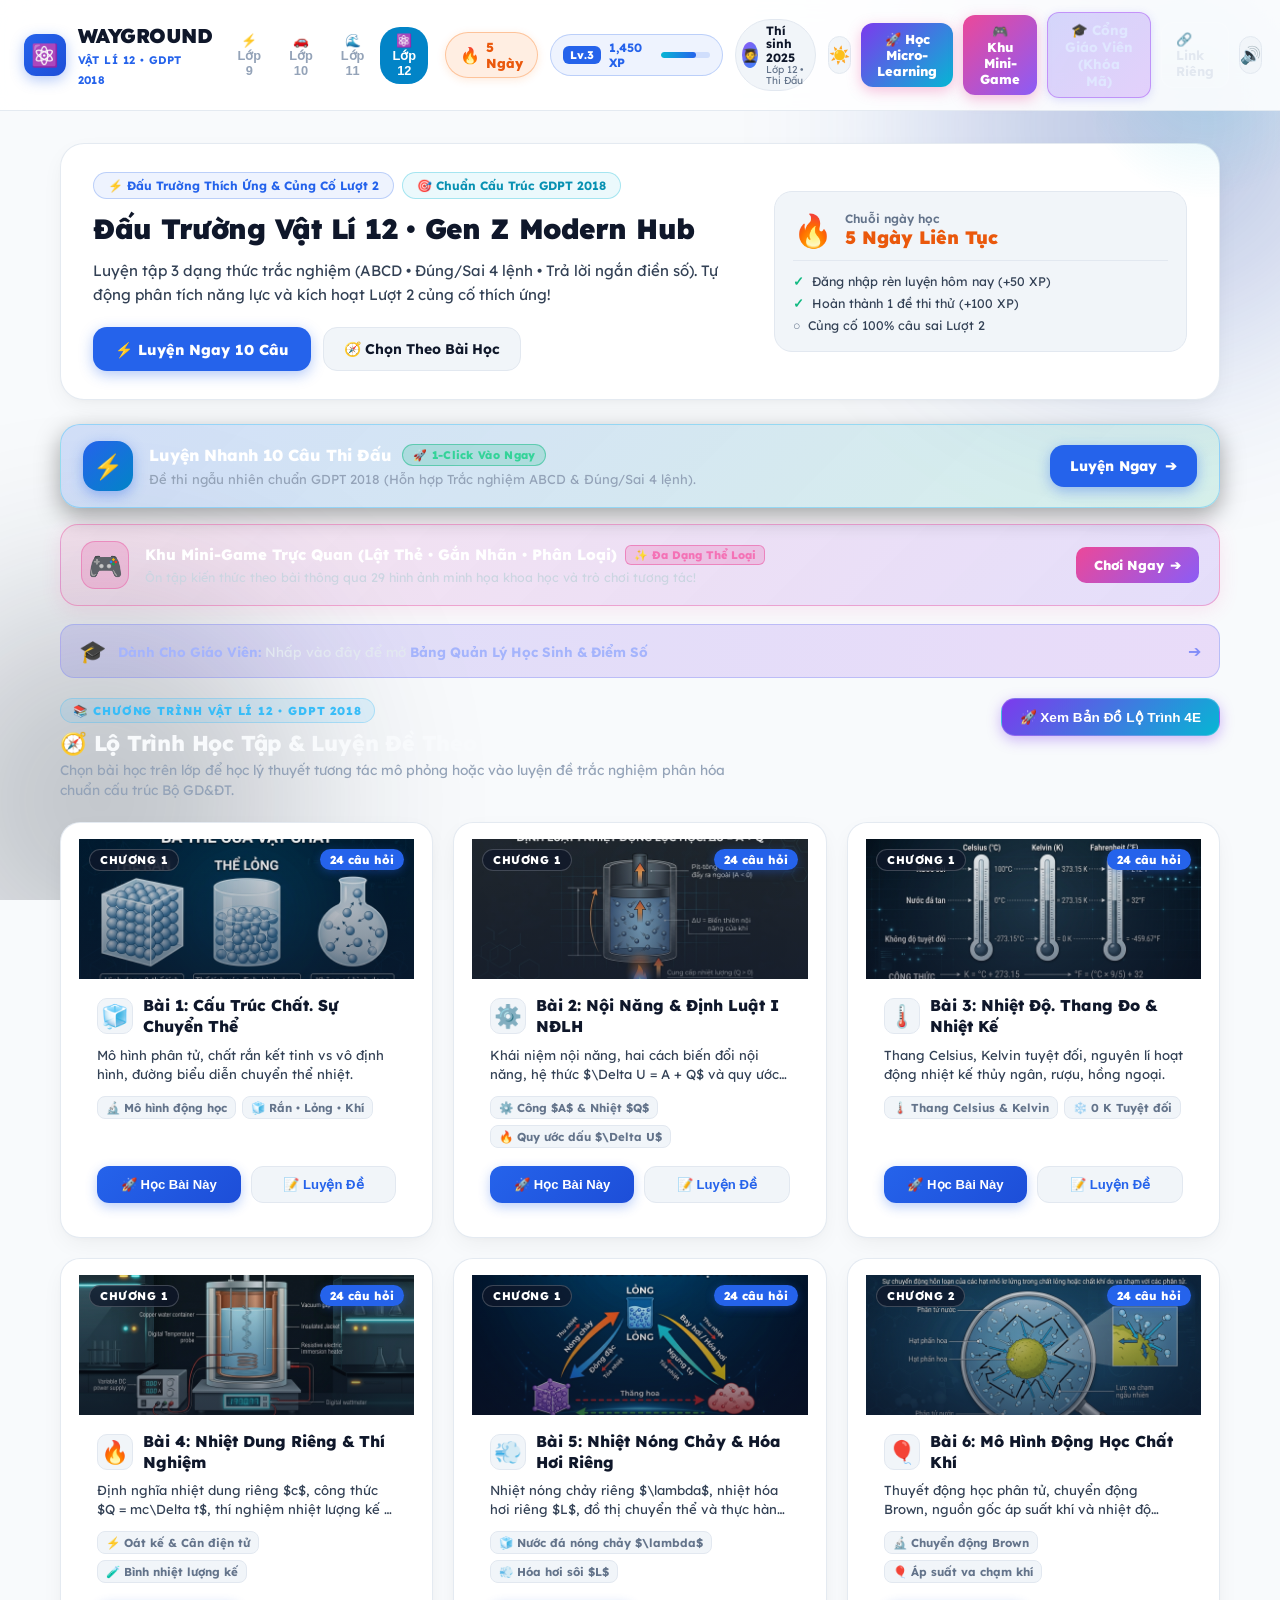
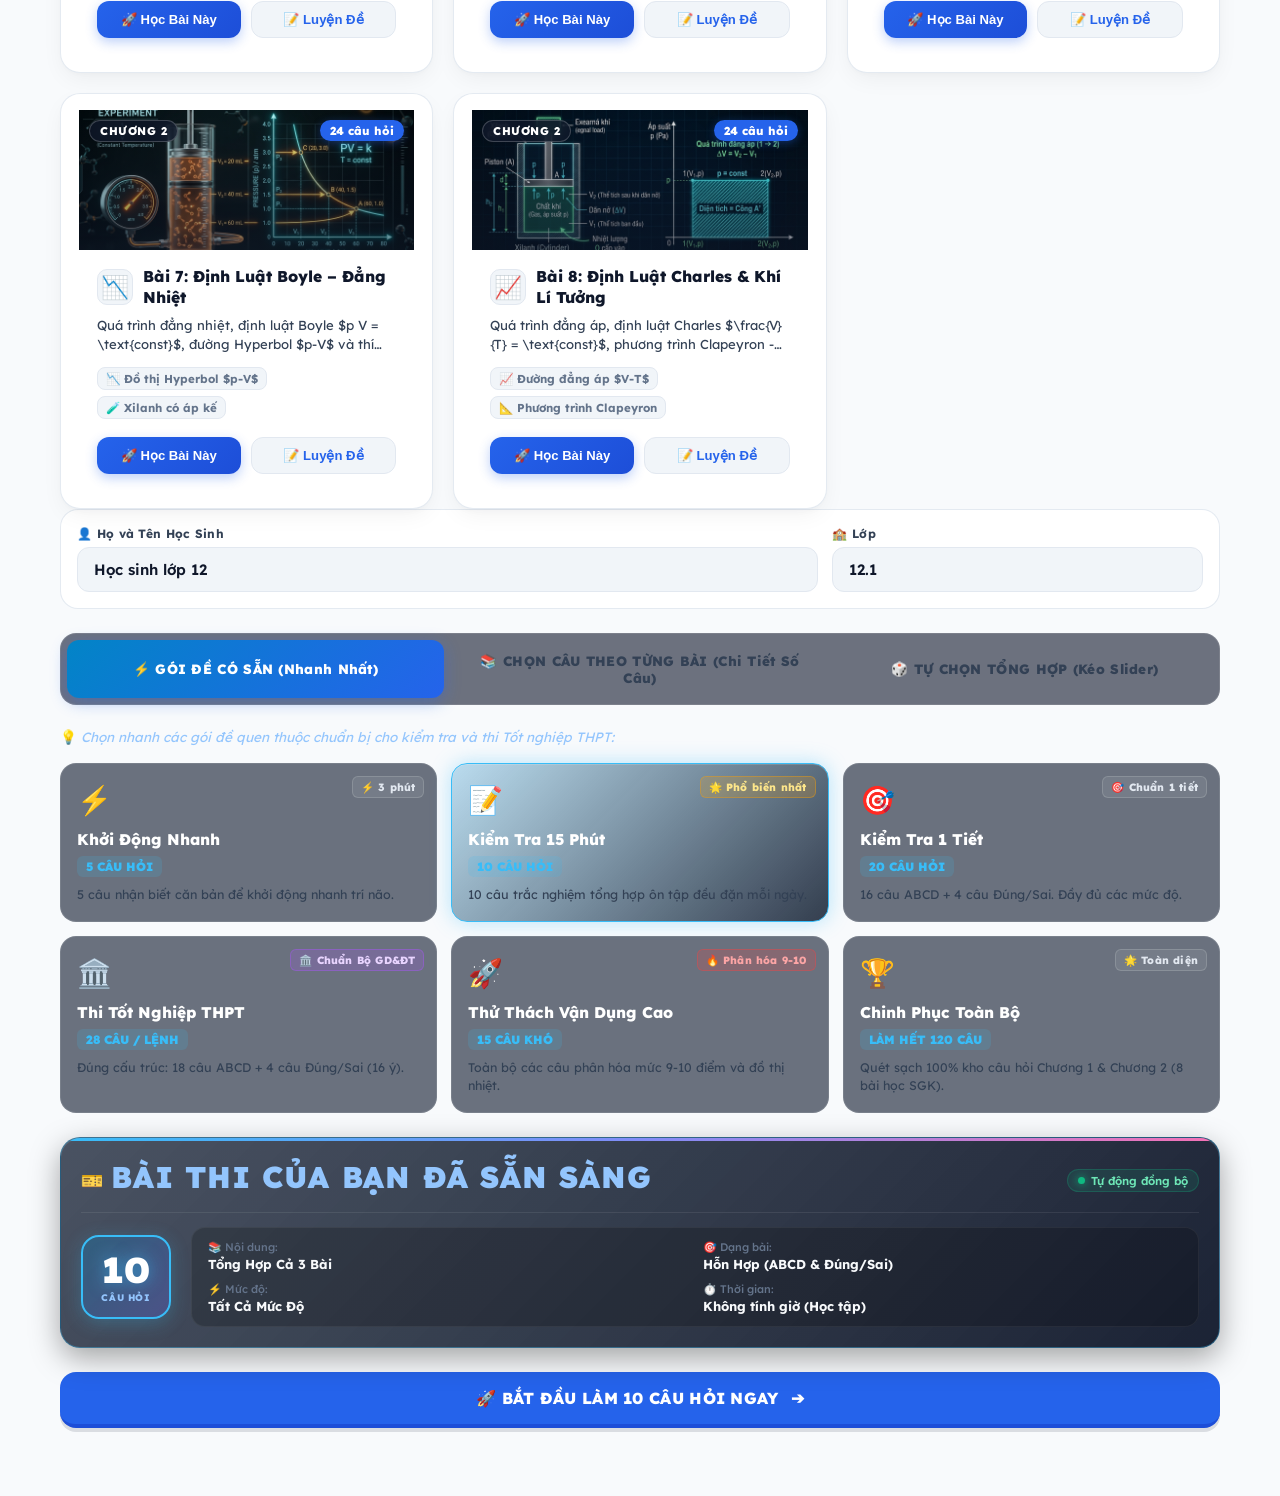
==== commit d07262f6: "feat(ui): redesign modern Gen Z EdTech UI with Bento Grid, Kinetic Physics design tokens, light/dark" ====
--- a/index.html
+++ b/index.html
@@ -48,7 +48,31 @@
             <button type="button" id="btn-sub-phy11" class="sub-tab-btn" data-grade="11" style="border: none; background: transparent; color: #94A3B8; padding: 6px 12px; border-radius: 20px; font-weight: 700; font-size: 0.8rem; cursor: pointer; transition: all 0.2s;">🌊 Lớp 11</button>
             <button type="button" id="btn-sub-phy12" class="sub-tab-btn active" data-grade="12" style="border: none; background: #0284C7; color: #fff; padding: 6px 12px; border-radius: 20px; font-weight: 700; font-size: 0.8rem; cursor: pointer; transition: all 0.2s;">⚛️ Lớp 12</button>
         </div>
+
+        <!-- Header Gamification Bar (Gen Z Ergonomics) -->
+        <div class="header-gamification-bar">
+            <div class="streak-flame-pill" id="header-streak-pill" title="Chuỗi ngày học liên tục">
+                <span class="flame-icon">🔥</span>
+                <span class="streak-count" id="header-streak-count">5 Ngày</span>
+            </div>
+            <div class="xp-level-pill" id="header-xp-pill" title="Cấp độ và XP tích lũy">
+                <span class="xp-tier-badge" id="header-level-badge">Lv.3</span>
+                <span class="xp-text" id="header-xp-text">1,450 XP</span>
+                <div class="xp-progress-track">
+                    <div class="xp-progress-fill" style="width: 72%;"></div>
+                </div>
+            </div>
+            <div class="student-profile-chip" id="header-student-chip" title="Học sinh đang luyện thi">
+                <div class="profile-avatar-mini">🧑‍🎓</div>
+                <div class="profile-meta-mini">
+                    <span class="profile-name-mini" id="header-student-name">Thí sinh 2025</span>
+                    <span class="profile-class-mini">Lớp 12 • Thi Đấu</span>
+                </div>
+            </div>
+        </div>
+
         <div class="header-controls">
+            <button id="btn-toggle-theme" class="icon-btn" title="Đổi giao diện Sáng / Tối (Light / Dark Theme)" aria-label="Toggle Theme">☀️</button>
             <button id="btn-open-microlearning" class="btn-arcade-nav" style="background: linear-gradient(135deg, #7C3AED, #06B6D4); border-color: #38BDF8;" title="Mở Lộ Trình Micro-Learning 9physic (Vừa chơi vừa học)">
                 <span>🚀 Học Micro-Learning</span>
             </button>
@@ -73,10 +97,49 @@
              ========================================================= -->
         <section id="screen-lobby" class="screen active">
             <div class="lobby-card">
-                <div class="hero-banner">
-                    <span class="hero-pill">⚡ Đấu Trường Thích Ứng & Củng Cố Lượt 2</span>
-                    <h2 class="hero-title">Đấu Trường Nhiệt Học 12</h2>
-                    <p class="hero-desc">Luyện tập trắc nghiệm ABCD và Đúng/Sai 4 lệnh chuẩn Bộ GD&ĐT, tự động ghi nhận báo cáo và kích hoạt Vòng 2 củng cố câu sai!</p>
+                <!-- Bento Hero Banner (Modern Gen Z EdTech Hub) -->
+                <div class="bento-hero-banner">
+                    <div class="hero-left-col">
+                        <div class="hero-badge-row">
+                            <span class="hero-pill">⚡ Đấu Trường Thích Ứng & Củng Cố Lượt 2</span>
+                            <span class="hero-pill hero-pill-blue">🎯 Chuẩn Cấu Trúc GDPT 2018</span>
+                        </div>
+                        <h2 class="hero-title">Đấu Trường Vật Lí 12 • Gen Z Modern Hub</h2>
+                        <p class="hero-desc">Luyện tập 3 dạng thức trắc nghiệm (ABCD • Đúng/Sai 4 lệnh • Trả lời ngắn điền số). Tự động phân tích năng lực và kích hoạt Lượt 2 củng cố thích ứng!</p>
+                        <div class="hero-action-row">
+                            <button type="button" class="btn-hero-primary" id="btn-hero-quick-start">
+                                <span>⚡ Luyện Ngay 10 Câu</span>
+                            </button>
+                            <button type="button" class="btn-hero-secondary" id="btn-hero-scroll-journey">
+                                <span>🧭 Chọn Theo Bài Học</span>
+                            </button>
+                        </div>
+                    </div>
+                    <div class="hero-right-col">
+                        <div class="hero-streak-card">
+                            <div class="streak-card-top">
+                                <span class="streak-fire-big">🔥</span>
+                                <div class="streak-text-group">
+                                    <span class="streak-title">Chuỗi ngày học</span>
+                                    <span class="streak-days-big" id="hero-streak-count">5 Ngày Liên Tục</span>
+                                </div>
+                            </div>
+                            <div class="streak-mission-list">
+                                <div class="streak-mission-item done">
+                                    <span class="mission-check">✓</span>
+                                    <span>Đăng nhập rèn luyện hôm nay (+50 XP)</span>
+                                </div>
+                                <div class="streak-mission-item done">
+                                    <span class="mission-check">✓</span>
+                                    <span>Hoàn thành 1 đề thi thử (+100 XP)</span>
+                                </div>
+                                <div class="streak-mission-item">
+                                    <span class="mission-check">○</span>
+                                    <span>Củng cố 100% câu sai Lượt 2</span>
+                                </div>
+                            </div>
+                        </div>
+                    </div>
                 </div>
 
                 <!-- Quick-Start 1-Click Action for Students -->
@@ -150,7 +213,7 @@
                                 <img src="images/three_states_matter.jpg" alt="Mô hình cấu trúc chất và sự chuyển thể" class="j-media-img" loading="lazy">
                                 <div class="j-media-overlay"></div>
                                 <span class="j-media-badge">Chương 1</span>
-                                <span class="j-media-count">22 câu hỏi</span>
+                                <span class="j-media-count">24 câu hỏi</span>
                             </div>
                             <div class="j-card-body">
                                 <div class="j-card-title-row">
@@ -179,7 +242,7 @@
                                 <img src="images/dl1_thermodynamics_piston.jpg" alt="Nội năng và định luật I NĐLH" class="j-media-img" loading="lazy">
                                 <div class="j-media-overlay"></div>
                                 <span class="j-media-badge">Chương 1</span>
-                                <span class="j-media-count">22 câu hỏi</span>
+                                <span class="j-media-count">24 câu hỏi</span>
                             </div>
                             <div class="j-card-body">
                                 <div class="j-card-title-row">
@@ -208,7 +271,7 @@
                                 <img src="images/three_temperature_scales.jpg" alt="Nhiệt độ và các thang nhiệt kế" class="j-media-img" loading="lazy">
                                 <div class="j-media-overlay"></div>
                                 <span class="j-media-badge">Chương 1</span>
-                                <span class="j-media-count">22 câu hỏi</span>
+                                <span class="j-media-count">24 câu hỏi</span>
                             </div>
                             <div class="j-card-body">
                                 <div class="j-card-title-row">
@@ -237,7 +300,7 @@
                                 <img src="images/calorimeter_specific_heat.jpg" alt="Thí nghiệm đo nhiệt dung riêng" class="j-media-img" loading="lazy">
                                 <div class="j-media-overlay"></div>
                                 <span class="j-media-badge">Chương 1</span>
-                                <span class="j-media-count">10 câu hỏi</span>
+                                <span class="j-media-count">24 câu hỏi</span>
                             </div>
                             <div class="j-card-body">
                                 <div class="j-card-title-row">
@@ -266,7 +329,7 @@
                                 <img src="images/phase_transition_diagram.jpg" alt="Nhiệt nóng chảy và nhiệt hóa hơi" class="j-media-img" loading="lazy">
                                 <div class="j-media-overlay"></div>
                                 <span class="j-media-badge">Chương 1</span>
-                                <span class="j-media-count">10 câu hỏi</span>
+                                <span class="j-media-count">24 câu hỏi</span>
                             </div>
                             <div class="j-card-body">
                                 <div class="j-card-title-row">
@@ -295,7 +358,7 @@
                                 <img src="images/brownian_motion.jpg" alt="Mô hình động học phân tử chất khí" class="j-media-img" loading="lazy">
                                 <div class="j-media-overlay"></div>
                                 <span class="j-media-badge">Chương 2</span>
-                                <span class="j-media-count">10 câu hỏi</span>
+                                <span class="j-media-count">24 câu hỏi</span>
                             </div>
                             <div class="j-card-body">
                                 <div class="j-card-title-row">
@@ -324,7 +387,7 @@
                                 <img src="images/boyle_law_isotherm.jpg" alt="Định luật Boyle đẳng nhiệt" class="j-media-img" loading="lazy">
                                 <div class="j-media-overlay"></div>
                                 <span class="j-media-badge">Chương 2</span>
-                                <span class="j-media-count">10 câu hỏi</span>
+                                <span class="j-media-count">24 câu hỏi</span>
                             </div>
                             <div class="j-card-body">
                                 <div class="j-card-title-row">
@@ -353,7 +416,7 @@
                                 <img src="images/isobaric_work_pv.jpg" alt="Định luật Charles và khí lí tưởng" class="j-media-img" loading="lazy">
                                 <div class="j-media-overlay"></div>
                                 <span class="j-media-badge">Chương 2</span>
-                                <span class="j-media-count">10 câu hỏi</span>
+                                <span class="j-media-count">24 câu hỏi</span>
                             </div>
                             <div class="j-card-body">
                                 <div class="j-card-title-row">
@@ -1092,6 +1155,7 @@
                         </div>
                     </div>
                 </div>
+                </div> <!-- End #panel-custom -->
 
                 <!-- TẤM VÉ BÀI THI CỦA BẠN (MATCH TICKET SUMMARY SIÊU GỌN VÀ DỄ HIỂU) -->
                 <div id="lobby-summary-card" class="lobby-summary-card">
--- a/css/style.css
+++ b/css/style.css
@@ -5,43 +5,80 @@
    =================================================================== */
 
 :root {
-    /* Educational High-Legibility Typography Stack (Lexend - Proven to enhance reading speed & comprehension) */
+    /* Educational High-Legibility Typography Stack (Lexend & Inter - Proven to enhance reading speed & comprehension) */
     --font-heading: 'Lexend', -apple-system, BlinkMacSystemFont, 'Segoe UI', sans-serif;
-    --font-body: 'Lexend', -apple-system, BlinkMacSystemFont, 'Segoe UI', sans-serif;
+    --font-body: 'Inter', 'Lexend', -apple-system, BlinkMacSystemFont, 'Segoe UI', sans-serif;
     --font-mono: 'JetBrains Mono', 'Consolas', monospace;
 
-    /* Color Palette */
-    --bg-dark: #0A0D18;
-    --bg-card: rgba(17, 24, 39, 0.95);
-    --bg-surface: #111827;
-    --bg-glass: rgba(255, 255, 255, 0.04);
-    --border-glass: rgba(255, 255, 255, 0.10);
-    --border-subtle: rgba(255, 255, 255, 0.08);
-
-    /* Text (WCAG AA Compliant contrast >= 4.5:1) */
-    --text-primary: #FFFFFF;
-    --text-secondary: #CBD5E1;
-    --text-muted: #94A3B8;
-
-    /* Wayground Choice Vibrant Colors */
+    /* Light Theme (Default: Modern EdTech Bento & Soft Glassmorphism) */
+    --bg-dark: #F8FAFC;
+    --bg-page: #F8FAFC;
+    --bg-card: #FFFFFF;
+    --bg-card-hover: #FFFFFF;
+    --bg-surface: #F1F5F9;
+    --bg-surface-elevated: #FFFFFF;
+    --bg-glass: rgba(255, 255, 255, 0.88);
+    --border-glass: rgba(226, 232, 240, 0.90);
+    --border-subtle: #E2E8F0;
+    --border-card: #E2E8F0;
+    --border-focus: #2563EB;
+
+    /* Text (WCAG AAA High Contrast) */
+    --text-primary: #0F172A;
+    --text-secondary: #334155;
+    --text-muted: #64748B;
+    --text-inverse: #FFFFFF;
+
+    /* Brand & Functional Accents */
+    --color-primary: #2563EB;
+    --color-primary-hover: #1D4ED8;
+    --color-secondary: #06B6D4;
+    --color-tertiary: #8B5CF6;
+    --color-correct: #10B981;
+    --color-wrong: #EF4444;
+    --color-streak: #F97316;
+    --color-accent: #2563EB;
+    --color-cyan: #0EA5E9;
+
+    /* Multiple Choice ABCD Options */
     --color-opt-a: #EF4444; /* Ruby Crimson */
     --color-opt-b: #2563EB; /* Royal Cobalt Blue */
     --color-opt-c: #F59E0B; /* Warm Amber */
     --color-opt-d: #10B981; /* Emerald Green */
 
-    --color-correct: #10B981;
-    --color-wrong: #EF4444;
-    --color-streak: #F97316;
-    --color-accent: #2563EB;
-    --color-cyan: #3B82F6;
-
-    /* Elevation Shadows (Neutral & Purposeful - No colored halos) */
-    --shadow-card: 0 12px 32px rgba(0, 0, 0, 0.45);
+    /* Elevation & Shadows */
+    --shadow-card: 0 2px 8px -2px rgba(15, 23, 42, 0.04), 0 8px 24px -4px rgba(15, 23, 42, 0.06);
+    --shadow-card-hover: 0 12px 32px -4px rgba(37, 99, 235, 0.10), 0 4px 12px -2px rgba(15, 23, 42, 0.05);
+    --shadow-elevation: 0 12px 32px -4px rgba(37, 99, 235, 0.12), 0 4px 12px -2px rgba(15, 23, 42, 0.05);
+    --shadow-btn: 0 4px 0 rgba(15, 23, 42, 0.12);
+
+    /* Animation Timing */
+    --transition: all 0.22s cubic-bezier(0.16, 1, 0.3, 1);
+}
+
+/* Dark Theme (Optional via 1-Click Toggle Button) */
+body.dark-theme {
+    --bg-dark: #0B0F19;
+    --bg-page: #0B0F19;
+    --bg-card: #131B2E;
+    --bg-card-hover: #1A243D;
+    --bg-surface: #1E293B;
+    --bg-surface-elevated: #162036;
+    --bg-glass: rgba(19, 27, 46, 0.88);
+    --border-glass: rgba(255, 255, 255, 0.10);
+    --border-subtle: rgba(255, 255, 255, 0.08);
+    --border-card: rgba(255, 255, 255, 0.10);
+    --border-focus: #3B82F6;
+
+    --text-primary: #F8FAFC;
+    --text-secondary: #CBD5E1;
+    --text-muted: #94A3B8;
+    --text-inverse: #0F172A;
+
+    --shadow-card: 0 8px 24px rgba(0, 0, 0, 0.45);
+    --shadow-card-hover: 0 12px 36px rgba(0, 0, 0, 0.6);
+    --shadow-elevation: 0 12px 32px rgba(0, 0, 0, 0.5);
     --shadow-btn: 0 4px 0 rgba(0, 0, 0, 0.35);
-    --shadow-elevation: 0 8px 24px rgba(0, 0, 0, 0.45);
-
-    /* Animation Timing (Smooth Exponential Deceleration) */
-    --transition: all 0.22s cubic-bezier(0.16, 1, 0.3, 1);
 }
 
 * {
@@ -63,6 +100,7 @@
     -webkit-font-smoothing: antialiased;
     -moz-osx-font-smoothing: grayscale;
     text-rendering: optimizeLegibility;
+    transition: background-color 0.3s ease, color 0.3s ease;
 }
 
 /* Background animated glow orbs */
@@ -112,12 +150,14 @@
     display: flex;
     justify-content: space-between;
     align-items: center;
-    padding: 16px 24px;
+    padding: 12px 24px;
     border-bottom: 1px solid var(--border-glass);
-    background: #0A0D18;
+    background: var(--bg-glass);
+    backdrop-filter: blur(16px);
     position: sticky;
     top: 0;
     z-index: 100;
+    transition: background 0.3s ease, border-color 0.3s ease;
 }
 
 .brand-badge {
@@ -129,54 +169,170 @@
 .brand-logo-icon {
     width: 42px;
     height: 42px;
-    background: #2563EB;
+    background: linear-gradient(135deg, #2563EB, #1D4ED8);
     border-radius: 12px;
     display: flex;
     align-items: center;
     justify-content: center;
     font-size: 22px;
-    box-shadow: 0 4px 12px rgba(0, 0, 0, 0.35);
+    box-shadow: 0 4px 14px rgba(37, 99, 235, 0.35);
 }
 
 .brand-text h1 {
     font-family: var(--font-heading);
-    font-size: 22px;
+    font-size: 20px;
     font-weight: 900;
     letter-spacing: -0.5px;
-    color: #FFFFFF;
+    color: var(--text-primary);
 }
 
 .brand-text span {
+    font-size: 11px;
+    font-weight: 700;
+    color: var(--color-primary);
+    letter-spacing: 0.04em;
+    text-transform: uppercase;
+}
+
+/* Header Gamification Bar (Gen Z Ergonomics) */
+.header-gamification-bar {
+    display: flex;
+    align-items: center;
+    gap: 12px;
+    margin: 0 12px;
+}
+
+@media (max-width: 900px) {
+    .header-gamification-bar {
+        display: none;
+    }
+}
+
+.streak-flame-pill {
+    display: inline-flex;
+    align-items: center;
+    gap: 6px;
+    background: rgba(249, 115, 22, 0.12);
+    border: 1px solid rgba(249, 115, 22, 0.35);
+    padding: 6px 14px;
+    border-radius: 9999px;
+    font-size: 13px;
+    font-weight: 800;
+    color: #EA580C;
+    box-shadow: 0 2px 8px rgba(249, 115, 22, 0.15);
+    cursor: default;
+    user-select: none;
+}
+
+.streak-flame-pill .flame-icon {
+    font-size: 16px;
+    animation: flamePulse 1.8s infinite;
+}
+
+.xp-level-pill {
+    display: inline-flex;
+    align-items: center;
+    gap: 8px;
+    background: rgba(37, 99, 235, 0.08);
+    border: 1px solid rgba(37, 99, 235, 0.25);
+    padding: 5px 12px;
+    border-radius: 9999px;
     font-size: 12px;
     font-weight: 700;
-    color: #93C5FD;
-    letter-spacing: 0.02em;
+    color: var(--color-primary);
+    user-select: none;
+}
+
+.xp-tier-badge {
+    background: var(--color-primary);
+    color: #FFFFFF;
+    padding: 2px 7px;
+    border-radius: 6px;
+    font-size: 11px;
+    font-weight: 800;
+}
+
+.xp-progress-track {
+    width: 60px;
+    height: 6px;
+    background: rgba(37, 99, 235, 0.15);
+    border-radius: 9999px;
+    overflow: hidden;
+}
+
+.xp-progress-fill {
+    height: 100%;
+    background: linear-gradient(90deg, #06B6D4, #2563EB);
+    border-radius: 9999px;
+    transition: width 0.4s ease;
+}
+
+.student-profile-chip {
+    display: inline-flex;
+    align-items: center;
+    gap: 8px;
+    background: var(--bg-surface);
+    border: 1px solid var(--border-subtle);
+    padding: 4px 10px 4px 6px;
+    border-radius: 9999px;
+    font-size: 12px;
+}
+
+.profile-avatar-mini {
+    width: 26px;
+    height: 26px;
+    border-radius: 50%;
+    background: linear-gradient(135deg, #8B5CF6, #3B82F6);
+    display: flex;
+    align-items: center;
+    justify-content: center;
+    font-size: 13px;
+}
+
+.profile-meta-mini {
+    display: flex;
+    flex-direction: column;
+    text-align: left;
+    line-height: 1.1;
+}
+
+.profile-name-mini {
+    font-weight: 700;
+    color: var(--text-primary);
+    font-size: 12px;
+}
+
+.profile-class-mini {
+    font-size: 10px;
+    color: var(--text-muted);
 }
 
 .header-controls {
     display: flex;
     align-items: center;
-    gap: 12px;
+    gap: 10px;
 }
 
 .icon-btn {
-    background: var(--bg-glass);
-    border: 1px solid var(--border-glass);
+    background: var(--bg-surface);
+    border: 1px solid var(--border-subtle);
     color: var(--text-primary);
-    width: 40px;
-    height: 40px;
+    width: 38px;
+    height: 38px;
     border-radius: 12px;
     display: flex;
     align-items: center;
     justify-content: center;
-    font-size: 18px;
+    font-size: 17px;
     cursor: pointer;
     transition: var(--transition);
 }
 
 .icon-btn:hover {
-    background: rgba(255, 255, 255, 0.12);
+    background: var(--bg-card);
+    border-color: var(--color-primary);
     transform: translateY(-2px);
+    box-shadow: var(--shadow-card);
 }
 
 /* Main Container */
@@ -184,9 +340,9 @@
     flex: 1;
     display: flex;
     justify-content: center;
-    align-items: center;
-    padding: 24px 16px;
-    max-width: 940px;
+    align-items: flex-start;
+    padding: 24px 16px 60px;
+    max-width: 1240px;
     margin: 0 auto;
     width: 100%;
 }
@@ -211,43 +367,218 @@
    1. LOBBY SCREEN (STUDENT PROFILE & MODE CONFIG)
    =================================================================== */
 .lobby-card {
-    max-width: 800px;
+    max-width: 1160px;
     margin: 0 auto;
-    padding: 16px 0;
-}
-
-.hero-banner {
-    text-align: center;
+    padding: 8px 0;
+}
+
+/* Bento Hero Banner */
+.bento-hero-banner {
+    display: grid;
+    grid-template-columns: 1.6fr 1fr;
+    gap: 20px;
+    background: var(--bg-card);
+    border: 1px solid var(--border-glass);
+    border-radius: 24px;
+    padding: 28px 32px;
     margin-bottom: 24px;
+    box-shadow: var(--shadow-card);
+    text-align: left;
+    position: relative;
+    overflow: hidden;
+}
+
+@media (max-width: 860px) {
+    .bento-hero-banner {
+        grid-template-columns: 1fr;
+        padding: 20px;
+    }
+}
+
+.hero-left-col {
+    display: flex;
+    flex-direction: column;
+    justify-content: center;
+    gap: 12px;
+}
+
+.hero-badge-row {
+    display: flex;
+    flex-wrap: wrap;
+    gap: 8px;
 }
 
 .hero-pill {
-    display: inline-block;
-    padding: 6px 16px;
+    display: inline-flex;
+    align-items: center;
+    gap: 6px;
+    padding: 5px 14px;
     border-radius: 100px;
-    background: rgba(37, 99, 235, 0.15);
-    border: 1px solid rgba(37, 99, 235, 0.35);
-    color: #93C5FD;
-    font-size: 13px;
+    background: rgba(37, 99, 235, 0.08);
+    border: 1px solid rgba(37, 99, 235, 0.25);
+    color: var(--color-primary);
+    font-size: 12px;
     font-weight: 700;
-    margin-bottom: 12px;
+}
+
+.hero-pill-blue {
+    background: rgba(6, 182, 212, 0.08);
+    border-color: rgba(6, 182, 212, 0.3);
+    color: #0891B2;
 }
 
 .hero-title {
     font-family: var(--font-heading);
-    font-size: 32px;
+    font-size: 28px;
     font-weight: 900;
-    margin-bottom: 8px;
+    color: var(--text-primary);
     letter-spacing: -0.5px;
     line-height: 1.3;
+    margin: 0;
 }
 
 .hero-desc {
     color: var(--text-secondary);
     font-size: 15px;
     line-height: 1.6;
-    max-width: 580px;
-    margin: 0 auto;
+    margin: 0;
+}
+
+.hero-action-row {
+    display: flex;
+    flex-wrap: wrap;
+    gap: 12px;
+    margin-top: 8px;
+}
+
+.btn-hero-primary {
+    background: var(--color-primary);
+    color: #FFFFFF;
+    border: none;
+    padding: 12px 22px;
+    border-radius: 14px;
+    font-family: var(--font-heading);
+    font-weight: 800;
+    font-size: 14.5px;
+    display: inline-flex;
+    align-items: center;
+    gap: 8px;
+    cursor: pointer;
+    box-shadow: 0 4px 14px rgba(37, 99, 235, 0.35);
+    transition: var(--transition);
+}
+
+.btn-hero-primary:hover {
+    background: var(--color-primary-hover);
+    transform: translateY(-2px);
+    box-shadow: 0 6px 20px rgba(37, 99, 235, 0.45);
+}
+
+.btn-hero-secondary {
+    background: var(--bg-surface);
+    color: var(--text-primary);
+    border: 1px solid var(--border-subtle);
+    padding: 12px 20px;
+    border-radius: 14px;
+    font-family: var(--font-heading);
+    font-weight: 700;
+    font-size: 14px;
+    display: inline-flex;
+    align-items: center;
+    gap: 8px;
+    cursor: pointer;
+    transition: var(--transition);
+}
+
+.btn-hero-secondary:hover {
+    background: var(--bg-card);
+    border-color: var(--color-primary);
+    transform: translateY(-2px);
+}
+
+/* Hero Right: Streak & Missions */
+.hero-right-col {
+    display: flex;
+    flex-direction: column;
+    justify-content: center;
+}
+
+.hero-streak-card {
+    background: var(--bg-surface);
+    border: 1px solid var(--border-subtle);
+    border-radius: 18px;
+    padding: 18px;
+    display: flex;
+    flex-direction: column;
+    gap: 12px;
+}
+
+.streak-card-top {
+    display: flex;
+    align-items: center;
+    gap: 12px;
+    border-bottom: 1px solid var(--border-subtle);
+    padding-bottom: 10px;
+}
+
+.streak-fire-big {
+    font-size: 32px;
+    animation: flamePulse 1.8s infinite;
+}
+
+.streak-text-group {
+    display: flex;
+    flex-direction: column;
+    line-height: 1.2;
+}
+
+.streak-title {
+    font-size: 12px;
+    color: var(--text-muted);
+    font-weight: 600;
+}
+
+.streak-days-big {
+    font-family: var(--font-heading);
+    font-size: 18px;
+    font-weight: 900;
+    color: #EA580C;
+}
+
+.streak-mission-list {
+    display: flex;
+    flex-direction: column;
+    gap: 6px;
+}
+
+.streak-mission-item {
+    display: flex;
+    align-items: center;
+    gap: 8px;
+    font-size: 12.5px;
+    color: var(--text-secondary);
+}
+
+.streak-mission-item.done .mission-check {
+    color: var(--color-correct);
+    font-weight: 900;
+}
+
+.streak-mission-item .mission-check {
+    color: var(--text-muted);
+}
+
+.mission-text {
+    flex: 1;
+}
+
+.mission-xp {
+    font-size: 11px;
+    font-weight: 800;
+    color: var(--color-primary);
+    background: rgba(37, 99, 235, 0.08);
+    padding: 2px 6px;
+    border-radius: 6px;
 }
 
 /* Student Information Input Bar */
@@ -277,11 +608,11 @@
 }
 
 .text-input {
-    background: rgba(11, 14, 26, 0.7);
-    border: 2px solid var(--border-glass);
+    background: var(--bg-surface);
+    border: 1.5px solid var(--border-subtle);
     border-radius: 12px;
     padding: 12px 16px;
-    color: white;
+    color: var(--text-primary);
     font-family: var(--font-body);
     font-size: 15px;
     font-weight: 600;
@@ -290,8 +621,9 @@
 }
 
 .text-input:focus {
-    border-color: var(--color-cyan);
-    box-shadow: 0 2px 8px rgba(0, 0, 0, 0.4);
+    border-color: var(--color-primary);
+    background: var(--bg-card);
+    box-shadow: 0 0 0 3px rgba(37, 99, 235, 0.15);
 }
 
 /* Config Groups */
@@ -327,18 +659,20 @@
     align-items: center;
     gap: 12px;
     user-select: none;
+    box-shadow: var(--shadow-card);
 }
 
 .select-card:hover {
-    border-color: rgba(2, 132, 199, 0.4);
-    background: rgba(255, 255, 255, 0.06);
+    border-color: rgba(37, 99, 235, 0.4);
+    background: var(--bg-surface);
     transform: translateY(-2px);
+    box-shadow: var(--shadow-card-hover);
 }
 
 .select-card.active {
-    border-color: var(--color-accent);
-    background: rgba(2, 132, 199, 0.15);
-    box-shadow: 0 4px 8px rgba(0, 0, 0, 0.35);
+    border-color: var(--color-primary);
+    background: rgba(37, 99, 235, 0.08);
+    box-shadow: 0 0 0 2px var(--color-primary), var(--shadow-card);
 }
 
 /* Specific styling for Mode Selection Cards */
@@ -1504,7 +1838,7 @@
     justify-content: space-between;
     align-items: center;
     gap: 12px;
-    background: rgba(17, 24, 39, 0.94);
+    background: var(--bg-card);
     border: 1px solid var(--border-glass);
     border-radius: 18px;
     padding: 12px 18px;
@@ -1512,6 +1846,7 @@
     position: sticky;
     top: 76px;
     z-index: 40;
+    box-shadow: var(--shadow-card);
 }
 
 .hud-item {
@@ -1674,12 +2009,12 @@
     font-size: 15.5px;
     font-weight: 600;
     line-height: 1.65;
-    color: #F8FAFC;
-    margin-bottom: 12px;
-    background: rgba(2, 132, 199, 0.08);
+    color: var(--text-primary);
+    margin-bottom: 14px;
+    background: rgba(37, 99, 235, 0.06);
     padding: 14px 18px;
     border-radius: 14px;
-    border: 1px solid rgba(2, 132, 199, 0.25);
+    border: 1px solid rgba(37, 99, 235, 0.2);
 }
 
 .question-text {
@@ -1687,33 +2022,32 @@
     font-size: 19px;
     font-weight: 700;
     line-height: 1.55;
-    margin-bottom: 14px;
-    color: white;
+    margin-bottom: 16px;
+    color: var(--text-primary);
 }
 
 /* ===================================================================
    SCIENTIFIC ILLUSTRATION DIAGRAM CARD (HÌNH MINH HỌA KHOA HỌC SGK)
    =================================================================== */
 .question-visual-box {
-    background: rgba(15, 23, 42, 0.85);
-    border: 1px solid rgba(56, 189, 248, 0.22);
+    background: var(--bg-surface);
+    border: 1px solid var(--border-glass);
     border-radius: 18px;
     padding: 14px 16px;
     margin-bottom: 18px;
-    box-shadow: 0 8px 24px rgba(0, 0, 0, 0.35);
-    backdrop-filter: blur(16px);
+    box-shadow: var(--shadow-card);
     transition: var(--transition);
 }
 
 .question-visual-box:hover {
-    border-color: rgba(56, 189, 248, 0.45);
+    border-color: rgba(37, 99, 235, 0.4);
 }
 
 .diagram-header {
     display: flex;
     justify-content: space-between;
     align-items: center;
-    border-bottom: 1px solid rgba(255, 255, 255, 0.08);
+    border-bottom: 1px solid var(--border-subtle);
     padding-bottom: 8px;
     margin-bottom: 12px;
 }
@@ -1724,18 +2058,18 @@
     gap: 8px;
     font-size: 14.5px;
     font-weight: 700;
-    color: #38BDF8;
+    color: var(--color-primary);
     font-family: var(--font-heading);
 }
 
 .diagram-badge {
     font-size: 11px;
     font-weight: 700;
-    background: rgba(56, 189, 248, 0.15);
-    color: #7DD3FC;
+    background: rgba(37, 99, 235, 0.08);
+    color: var(--color-primary);
     padding: 3px 10px;
     border-radius: 100px;
-    border: 1px solid rgba(56, 189, 248, 0.3);
+    border: 1px solid rgba(37, 99, 235, 0.25);
     font-family: var(--font-heading);
 }
 
@@ -1743,13 +2077,13 @@
     display: flex;
     justify-content: center;
     align-items: center;
-    background: rgba(10, 13, 24, 0.75);
-    border: 1px solid rgba(255, 255, 255, 0.06);
+    background: var(--bg-card);
+    border: 1px solid var(--border-subtle);
     border-radius: 14px;
     padding: 10px;
     overflow: hidden;
     margin-bottom: 10px;
-    box-shadow: 0 4px 12px rgba(0, 0, 0, 0.4);
+    box-shadow: var(--shadow-card);
 }
 
 .diagram-graphic-wrap svg {
@@ -1762,16 +2096,16 @@
 .diagram-caption {
     font-size: 13.5px;
     line-height: 1.55;
-    color: #E2E8F0;
-    background: rgba(255, 255, 255, 0.04);
+    color: var(--text-secondary);
+    background: var(--bg-card);
     padding: 8px 14px;
     border-radius: 10px;
-    border: 1px solid rgba(56, 189, 248, 0.2);
+    border: 1px solid var(--border-subtle);
     font-family: var(--font-body);
 }
 
 .diagram-caption strong {
-    color: #FBBF24;
+    color: var(--color-streak);
     margin-right: 4px;
 }
 
@@ -1960,9 +2294,23 @@
     }
 }
 
+.multi-tf-card {
+    background: var(--bg-card);
+    border: 1px solid var(--border-glass);
+    border-radius: 18px;
+    padding: 16px 20px;
+    display: flex;
+    justify-content: space-between;
+    align-items: center;
+    gap: 16px;
+    box-shadow: var(--shadow-card);
+    transition: var(--transition);
+}
+
 .multi-tf-card:hover {
-    border-color: rgba(2, 132, 199, 0.45);
-    background: rgba(25, 33, 58, 0.92);
+    border-color: rgba(37, 99, 235, 0.4);
+    background: var(--bg-surface);
+    box-shadow: var(--shadow-card-hover);
 }
 
 .multi-tf-statement-box {
@@ -1991,12 +2339,12 @@
 .stmt-content {
     font-size: 15px;
     line-height: 1.6;
-    color: #F1F5F9;
+    color: var(--text-primary);
 }
 
 .stmt-lead-text {
     font-weight: 700;
-    color: var(--color-cyan);
+    color: var(--color-primary);
     margin-right: 4px;
 }
 
@@ -2011,8 +2359,8 @@
     padding: 10px 18px;
     min-height: 48px;
     border-radius: 12px;
-    border: 2px solid var(--border-glass);
-    background: rgba(255, 255, 255, 0.05);
+    border: 2px solid var(--border-subtle);
+    background: var(--bg-surface);
     color: var(--text-secondary);
     font-family: var(--font-heading);
     font-size: 14px;
@@ -2215,16 +2563,17 @@
     display: flex;
     align-items: center;
     gap: 14px;
-    background: rgba(15, 23, 42, 0.85);
-    border: 2px solid rgba(255, 255, 255, 0.14);
+    background: var(--bg-surface);
+    border: 2px solid var(--border-subtle);
     border-radius: 16px;
     padding: 10px 18px;
     transition: var(--transition);
 }
 
 .short-answer-input-wrap:focus-within {
-    border-color: #10B981;
-    box-shadow: 0 0 0 4px rgba(16, 185, 129, 0.2);
+    border-color: var(--color-correct);
+    background: var(--bg-card);
+    box-shadow: 0 0 0 4px rgba(16, 185, 129, 0.15);
 }
 
 .short-answer-input {
@@ -2235,14 +2584,14 @@
     font-family: var(--font-mono, monospace);
     font-size: 26px;
     font-weight: 800;
-    color: #F8FAFC;
+    color: var(--text-primary);
     letter-spacing: 1px;
 }
 
 .short-answer-input::placeholder {
     font-size: 15px;
     font-weight: 500;
-    color: rgba(255, 255, 255, 0.35);
+    color: var(--text-muted);
     letter-spacing: normal;
 }
 
@@ -2250,11 +2599,11 @@
     font-family: var(--font-heading);
     font-size: 18px;
     font-weight: 800;
-    color: #38BDF8;
-    background: rgba(56, 189, 248, 0.12);
+    color: var(--color-primary);
+    background: rgba(37, 99, 235, 0.08);
     padding: 6px 14px;
     border-radius: 10px;
-    border: 1px solid rgba(56, 189, 248, 0.25);
+    border: 1px solid rgba(37, 99, 235, 0.25);
     user-select: none;
 }
 
@@ -2336,12 +2685,12 @@
 .summary-student-name {
     font-size: 15px;
     font-weight: 700;
-    color: var(--color-cyan);
+    color: var(--color-primary);
     margin-bottom: 4px;
 }
 
 .summary-badge-title {
-    color: #FBBF24;
+    color: #F59E0B;
     font-weight: 800;
     font-size: 16px;
     letter-spacing: 0.5px;
@@ -2356,17 +2705,18 @@
 }
 
 .stat-box {
-    background: rgba(255, 255, 255, 0.04);
-    border: none;
+    background: var(--bg-surface);
+    border: 1px solid var(--border-subtle);
     border-radius: 18px;
     padding: 18px 12px;
+    box-shadow: var(--shadow-card);
 }
 
 .stat-val {
     font-family: var(--font-heading);
     font-size: 24px;
     font-weight: 800;
-    color: white;
+    color: var(--text-primary);
     margin-bottom: 4px;
 }
 
@@ -2577,7 +2927,7 @@
 .katex {
     font-size: 1.05em !important;
     text-rendering: auto;
-    color: #FFFFFF !important;
+    color: var(--text-primary) !important;
 }
 
 .katex .mord.mathnormal {
@@ -2589,13 +2939,13 @@
 .phys-math {
     font-family: 'Cambria Math', 'Times New Roman', serif;
     font-style: italic;
-    color: #FFFFFF;
+    color: var(--text-primary);
 }
 
 .phys-unit {
     font-family: var(--font-body);
     font-style: normal;
-    color: #CBD5E1;
+    color: var(--text-secondary);
 }
 
 /* ===================================================================
@@ -4170,7 +4520,7 @@
 /* Zen Focus Header when Playing */
 body:has(#screen-arena.active) .app-header {
     padding: 10px 24px;
-    background: rgba(10, 13, 24, 0.96);
+    background: var(--bg-glass);
 }
 
 body:has(#screen-arena.active) .btn-teacher-portal,
@@ -4833,22 +5183,22 @@
 }
 
 .journey-lesson-card {
-    background: linear-gradient(180deg, rgba(30, 41, 59, 0.75) 0%, rgba(15, 23, 42, 0.95) 100%);
-    border: 1.5px solid rgba(255, 255, 255, 0.1);
+    background: var(--bg-card);
+    border: 1px solid var(--border-glass);
     border-radius: 20px;
     overflow: hidden;
     display: flex;
     flex-direction: column;
     justify-content: space-between;
     transition: all 0.3s cubic-bezier(0.16, 1, 0.3, 1);
-    box-shadow: 0 8px 24px rgba(0, 0, 0, 0.3);
+    box-shadow: var(--shadow-card);
     position: relative;
 }
 
 .journey-lesson-card:hover {
     transform: translateY(-5px);
-    border-color: rgba(56, 189, 248, 0.6);
-    box-shadow: 0 16px 36px rgba(0, 0, 0, 0.5), 0 0 20px rgba(56, 189, 248, 0.2);
+    border-color: var(--color-primary);
+    box-shadow: var(--shadow-card-hover);
 }
 
 .j-card-media {
@@ -4856,7 +5206,7 @@
     width: 100%;
     height: 140px;
     overflow: hidden;
-    background: #0B1120;
+    background: var(--bg-surface);
 }
 
 .j-media-img {
@@ -4875,7 +5225,7 @@
 .j-media-overlay {
     position: absolute;
     inset: 0;
-    background: linear-gradient(180deg, rgba(15, 23, 42, 0.1) 0%, rgba(15, 23, 42, 0.85) 100%);
+    background: linear-gradient(180deg, rgba(15, 23, 42, 0.05) 0%, rgba(15, 23, 42, 0.5) 100%);
     pointer-events: none;
 }
 
@@ -4886,7 +5236,7 @@
     font-size: 0.7rem;
     font-weight: 800;
     letter-spacing: 0.05em;
-    color: #F8FAFC;
+    color: #FFFFFF;
     background: rgba(15, 23, 42, 0.75);
     backdrop-filter: blur(8px);
     border: 1px solid rgba(255, 255, 255, 0.2);
@@ -4901,12 +5251,12 @@
     right: 10px;
     font-size: 0.72rem;
     font-weight: 800;
-    color: #38BDF8;
-    background: rgba(2, 132, 199, 0.3);
+    color: #FFFFFF;
+    background: var(--color-primary);
     backdrop-filter: blur(8px);
-    border: 1px solid rgba(56, 189, 248, 0.4);
     padding: 3px 10px;
     border-radius: 12px;
+    box-shadow: 0 2px 8px rgba(37, 99, 235, 0.35);
 }
 
 .j-card-body {
@@ -4926,8 +5276,8 @@
     width: 36px;
     height: 36px;
     border-radius: 10px;
-    background: rgba(255, 255, 255, 0.06);
-    border: 1px solid rgba(255, 255, 255, 0.12);
+    background: var(--bg-surface);
+    border: 1px solid var(--border-subtle);
     display: flex;
     align-items: center;
     justify-content: center;
@@ -4937,15 +5287,15 @@
 .j-card-title-row h4 {
     font-size: 0.98rem;
     font-weight: 800;
-    color: #FFFFFF;
+    color: var(--text-primary);
     margin: 0;
     line-height: 1.35;
     font-family: var(--font-heading, 'Lexend', sans-serif);
 }
 
 .j-card-desc {
-    font-size: 0.8rem;
-    color: #94A3B8;
+    font-size: 0.82rem;
+    color: var(--text-secondary);
     margin: 0 0 12px 0;
     line-height: 1.45;
     display: -webkit-box;
@@ -4962,12 +5312,12 @@
 }
 
 .j-tag {
-    font-size: 0.7rem;
+    font-size: 0.72rem;
     font-weight: 700;
-    color: #CBD5E1;
-    background: rgba(255, 255, 255, 0.05);
-    border: 1px solid rgba(255, 255, 255, 0.1);
-    padding: 2px 8px;
+    color: var(--text-muted);
+    background: var(--bg-surface);
+    border: 1px solid var(--border-subtle);
+    padding: 3px 8px;
     border-radius: 8px;
 }
 
@@ -4989,28 +5339,28 @@
 }
 
 .btn-j-learn {
-    background: linear-gradient(135deg, #7C3AED, #06B6D4);
+    background: linear-gradient(135deg, #2563EB, #1D4ED8);
     color: #FFFFFF;
-    border: 1px solid rgba(255, 255, 255, 0.25);
-    box-shadow: 0 4px 12px rgba(124, 58, 237, 0.3);
+    border: none;
+    box-shadow: 0 4px 12px rgba(37, 99, 235, 0.3);
 }
 
 .btn-j-learn:hover {
     transform: translateY(-2px);
-    box-shadow: 0 6px 18px rgba(6, 182, 212, 0.45);
+    box-shadow: 0 6px 18px rgba(37, 99, 235, 0.45);
     filter: brightness(1.1);
 }
 
 .btn-j-drill {
-    background: rgba(15, 23, 42, 0.8);
-    color: #38BDF8;
-    border: 1.5px solid rgba(56, 189, 248, 0.35);
+    background: var(--bg-surface);
+    color: var(--color-primary);
+    border: 1.5px solid var(--border-subtle);
 }
 
 .btn-j-drill:hover {
-    background: rgba(56, 189, 248, 0.15);
-    border-color: #38BDF8;
-    color: #FFFFFF;
+    background: rgba(37, 99, 235, 0.08);
+    border-color: var(--color-primary);
+    color: var(--color-primary-hover);
     transform: translateY(-2px);
 }
 
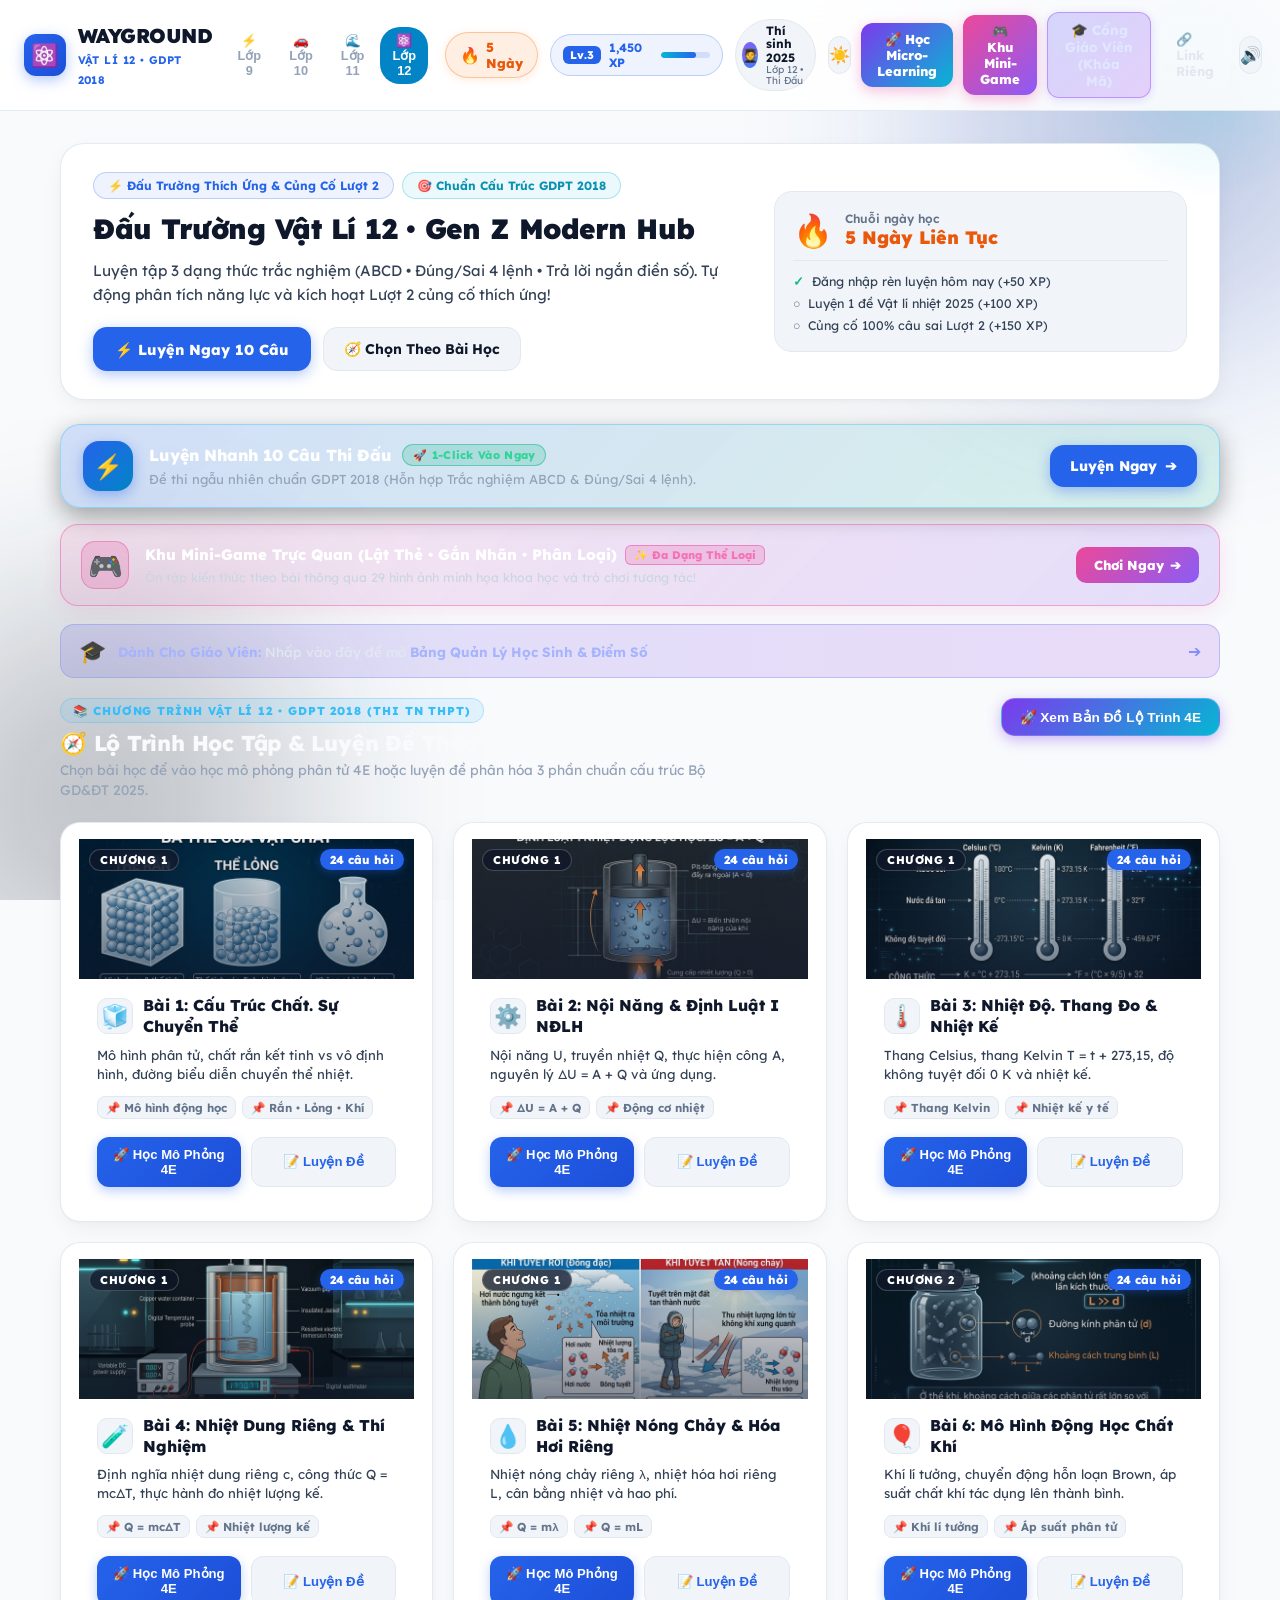
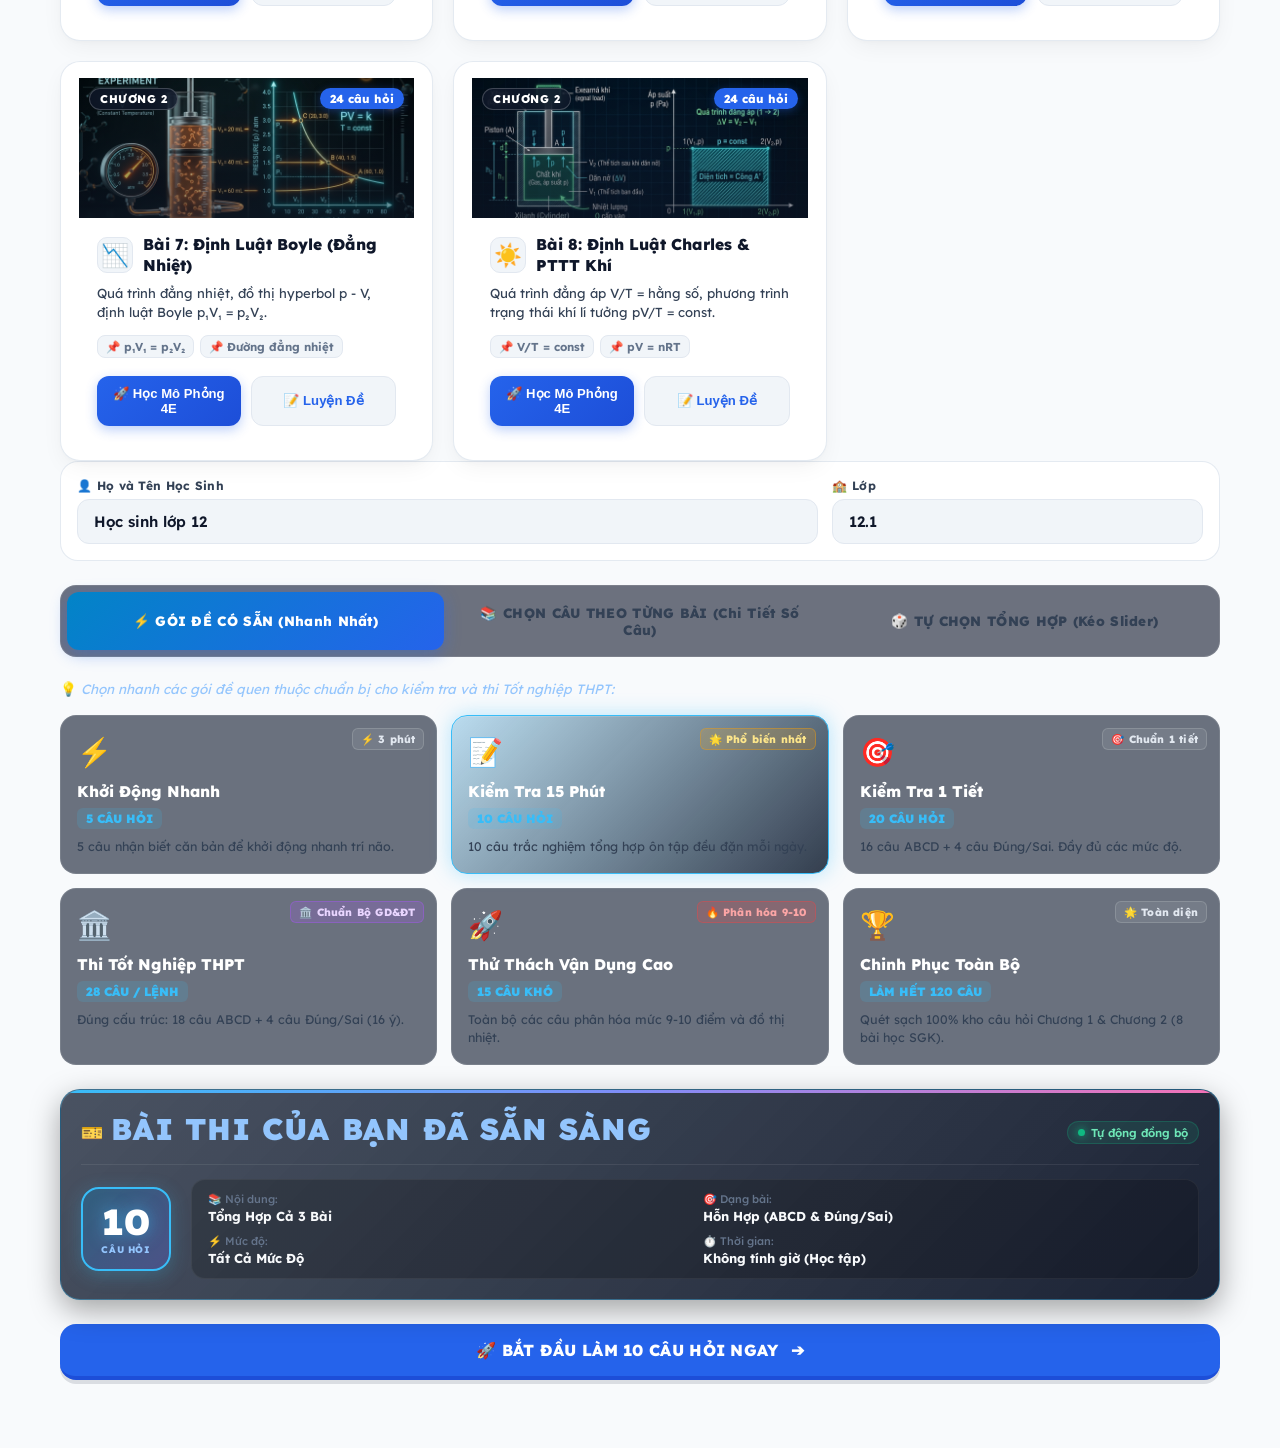
==== commit d36a3357: "feat(curriculum): upgrade multi-grade physics question banks (9-12), dynamic journey hub, bento miss" ====
--- a/index.html
+++ b/index.html
@@ -1819,6 +1819,8 @@
     <script src="js/confetti.js?v=6.0.0"></script>
     <script src="js/questions.js?v=6.0.0"></script>
     <script src="js/physics9_data.js?v=6.0.0"></script>
+    <script src="js/physics10_data.js?v=2.1.0"></script>
+    <script src="js/physics11_data.js?v=2.1.0"></script>
     <script src="js/simulations.js?v=6.0.0"></script>
     <script src="js/app.js?v=6.0.0"></script>
 
@@ -1832,8 +1834,6 @@
     <script src="js/minigames_manager.js?v=6.1.0"></script>
 
     <!-- Micro-Learning Platform Engine & Master Data Banks (Physics 9, 10, 11, 12) -->
-    <script src="js/physics10_data.js?v=2.1.0"></script>
-    <script src="js/physics11_data.js?v=2.1.0"></script>
     <script src="js/physics9_microlearning_data.js?v=2.1.0"></script>
     <script src="js/physics10_microlearning_data.js?v=2.1.0"></script>
     <script src="js/physics11_microlearning_data.js?v=2.1.0"></script>
@@ -1864,6 +1864,167 @@
             11: { icon: '🌊', name: 'Vật Lí 11 • GDPT 2018', bank: typeof QUESTION_BANK_11 !== 'undefined' ? QUESTION_BANK_11 : null, color: '#8B5CF6' },
             12: { icon: '⚛️', name: 'Vật Lí 12 • GDPT 2018', bank: window.BACKUP_QB_12, color: '#0284C7' }
         };
+
+        const GRADE_JOURNEY_DATA = {
+            12: {
+                badge: "📚 CHƯƠNG TRÌNH VẬT LÍ 12 • GDPT 2018 (THI TN THPT)",
+                title: "🧭 Lộ Trình Học Tập & Luyện Đề Theo Từng Bài Học Lớp 12",
+                subtitle: "Chọn bài học để vào học mô phỏng phân tử 4E hoặc luyện đề phân hóa 3 phần chuẩn cấu trúc Bộ GD&ĐT 2025.",
+                lessons: [
+                    { id: "p12_l01_cau_truc_chat_chuyen_the", unitKey: "unit1", title: "Bài 1: Cấu Trúc Chất. Sự Chuyển Thể", chapter: "Chương 1", count: "24 câu hỏi", icon: "🧊", img: "images/three_states_matter.jpg", desc: "Mô hình phân tử, chất rắn kết tinh vs vô định hình, đường biểu diễn chuyển thể nhiệt.", tags: ["Mô hình động học", "Rắn • Lỏng • Khí"] },
+                    { id: "p12_l02_noi_nang_dinh_luat_1", unitKey: "unit2", title: "Bài 2: Nội Năng & Định Luật I NĐLH", chapter: "Chương 1", count: "24 câu hỏi", icon: "⚙️", img: "images/dl1_thermodynamics_piston.jpg", desc: "Nội năng U, truyền nhiệt Q, thực hiện công A, nguyên lý ΔU = A + Q và ứng dụng.", tags: ["ΔU = A + Q", "Động cơ nhiệt"] },
+                    { id: "p12_l03_nhiet_do_thang_nhiet_ke", unitKey: "unit3", title: "Bài 3: Nhiệt Độ. Thang Đo & Nhiệt Kế", chapter: "Chương 1", count: "24 câu hỏi", icon: "🌡️", img: "images/three_temperature_scales.jpg", desc: "Thang Celsius, thang Kelvin T = t + 273,15, độ không tuyệt đối 0 K và nhiệt kế.", tags: ["Thang Kelvin", "Nhiệt kế y tế"] },
+                    { id: "p12_l04_nhiet_dung_rieng_thi_nghiem", unitKey: "unit4", title: "Bài 4: Nhiệt Dung Riêng & Thí Nghiệm", chapter: "Chương 1", count: "24 câu hỏi", icon: "🧪", img: "images/calorimeter_specific_heat.jpg", desc: "Định nghĩa nhiệt dung riêng c, công thức Q = mcΔT, thực hành đo nhiệt lượng kế.", tags: ["Q = mcΔT", "Nhiệt lượng kế"] },
+                    { id: "p12_l05_nhiet_nong_chay_hoa_hoi", unitKey: "unit5", title: "Bài 5: Nhiệt Nóng Chảy & Hóa Hơi Riêng", chapter: "Chương 1", count: "24 câu hỏi", icon: "💧", img: "images/snow_melting_cold.jpg", desc: "Nhiệt nóng chảy riêng λ, nhiệt hóa hơi riêng L, cân bằng nhiệt và hao phí.", tags: ["Q = mλ", "Q = mL"] },
+                    { id: "p12_l06_mo_hinh_chat_khi", unitKey: "unit6", title: "Bài 6: Mô Hình Động Học Chất Khí", chapter: "Chương 2", count: "24 câu hỏi", icon: "🎈", img: "images/gas_molecular_distance.jpg", desc: "Khí lí tưởng, chuyển động hỗn loạn Brown, áp suất chất khí tác dụng lên thành bình.", tags: ["Khí lí tưởng", "Áp suất phân tử"] },
+                    { id: "p12_l07_dinh_luat_boyle", unitKey: "unit7", title: "Bài 7: Định Luật Boyle (Đẳng Nhiệt)", chapter: "Chương 2", count: "24 câu hỏi", icon: "📉", img: "images/boyle_law_isotherm.jpg", desc: "Quá trình đẳng nhiệt, đồ thị hyperbol p - V, định luật Boyle p₁V₁ = p₂V₂.", tags: ["p₁V₁ = p₂V₂", "Đường đẳng nhiệt"] },
+                    { id: "p12_l08_dinh_luat_charles_pttt", unitKey: "unit8", title: "Bài 8: Định Luật Charles & PTTT Khí", chapter: "Chương 2", count: "24 câu hỏi", icon: "☀️", img: "images/isobaric_work_pv.jpg", desc: "Quá trình đẳng áp V/T = hằng số, phương trình trạng thái khí lí tưởng pV/T = const.", tags: ["V/T = const", "pV = nRT"] }
+                ]
+            },
+            11: {
+                badge: "📚 CHƯƠNG TRÌNH VẬT LÍ 11 • GDPT 2018",
+                title: "🧭 Lộ Trình Học Tập & Luyện Đề Theo Chuyên Đề Lớp 11",
+                subtitle: "Khám phá dao động điều hòa, sóng cơ, điện trường và định luật Ôm toàn mạch qua mô phỏng & luyện đề phân hóa.",
+                lessons: [
+                    { id: "p11_l01_dao_dong_dieu_hoa", unitKey: "u11_dao_dong", title: "Chương 1: Dao Động Điều Hòa & Năng Lượng", chapter: "Chương 1", count: "12 câu hỏi", icon: "🌊", img: "images/temp_molecular_speed.jpg", desc: "Phương trình x = Acos(ωt + φ), vận tốc, gia tốc, con lắc lò xo, con lắc đơn và cộng hưởng.", tags: ["x = Acos(ωt+φ)", "Cộng hưởng cơ"] },
+                    { id: "p11_l02_song_co_giao_thoa", unitKey: "u11_song_co", title: "Chương 2: Sóng Cơ, Giao Thoa Sóng & Sóng Dừng", chapter: "Chương 2", count: "12 câu hỏi", icon: "〰️", img: "images/intermolecular_forces_r0.jpg", desc: "Bước sóng λ = v/f, giao thoa sóng nước 2 nguồn kết hợp cùng pha, sóng dừng trên sợi dây.", tags: ["Bước sóng λ", "Vân giao thoa"] },
+                    { id: "p11_l03_dien_truong_dien_the", unitKey: "u11_dien_truong", title: "Chương 3: Điện Trường, Điện Thế & Tụ Điện", chapter: "Chương 3", count: "12 câu hỏi", icon: "⚡", img: "images/triple_point_water.jpg", desc: "Định luật Coulomb, điện trường đều E = U/d, công của lực điện A = qEd, điện dung tụ điện.", tags: ["Coulomb F = kq₁q₂/r²", "Tụ điện C = Q/U"] },
+                    { id: "p11_l04_dong_dien_toan_mach", unitKey: "u11_dong_dien", title: "Chương 4: Dòng Điện Không Đổi & ĐL Ôm Toàn Mạch", chapter: "Chương 4", count: "12 câu hỏi", icon: "🔋", img: "images/bicycle_pump_heating.jpg", desc: "Suất điện động E, định luật Ôm toàn mạch I = E/(R_N + r), hiệu suất nguồn điện, Joule - Lenz.", tags: ["ĐL Ôm toàn mạch", "Q = I²Rt"] }
+                ]
+            },
+            10: {
+                badge: "📚 CHƯƠNG TRÌNH VẬT LÍ 10 • GDPT 2018",
+                title: "🧭 Lộ Trình Học Tập & Luyện Đề Theo Chuyên Đề Lớp 10",
+                subtitle: "Làm chủ chuyển động thẳng biến đổi đều, 3 định luật Newton, định luật bảo toàn cơ năng và động lượng.",
+                lessons: [
+                    { id: "p10_l01_chuyen_dong_bien_doi_deu", unitKey: "u10_dong_hoc", title: "Chương 2: Mô Tả Chuyển Động & Rơi Tự Do", chapter: "Chương 2", count: "12 câu hỏi", icon: "🚗", img: "images/temp_molecular_speed.jpg", desc: "Gia tốc a = (v - v₀)/t, đồ thị v - t, công thức độc lập v² - v₀² = 2ad, rơi tự do trong chân không.", tags: ["Gia tốc a", "Rơi tự do v = √(2gh)"] },
+                    { id: "p10_l02_dinh_luat_newton", unitKey: "u10_dong_luc_hoc", title: "Chương 3: Ba Định Luật Newton & Các Lực", chapter: "Chương 3", count: "12 câu hỏi", icon: "🍎", img: "images/intermolecular_forces_r0.jpg", desc: "ĐL I (quán tính), ĐL II F = ma, ĐL III lực & phản lực, lực ma sát trượt F_mst = μN.", tags: ["F = ma", "Ma sát trượt μN"] },
+                    { id: "p10_l03_nang_luong_cong_co_hoc", unitKey: "u10_nang_luong", title: "Chương 4: Năng Lượng, Công Cơ Học & Cơ Năng", chapter: "Chương 4", count: "12 câu hỏi", icon: "⚙️", img: "images/change_internal_energy.jpg", desc: "Công A = Fscosα, công suất P = A/t, động năng W_d = 1/2mv², thế năng W_t = mgz, bảo toàn cơ năng.", tags: ["A = Fscosα", "Bảo toàn cơ năng"] },
+                    { id: "p10_l04_dong_luong_bao_toan", unitKey: "u10_dong_luong", title: "Chương 5: Động Lượng & Bảo Toàn Động Lượng", chapter: "Chương 5", count: "12 câu hỏi", icon: "🚀", img: "images/heat_engine_principle.jpg", desc: "Vectơ động lượng p = mv, xung lượng của lực FΔt = Δp, va chạm mềm, chuyển động bằng phản lực.", tags: ["p = mv", "Phản lực & Va chạm"] }
+                ]
+            },
+            9: {
+                badge: "📚 CHƯƠNG TRÌNH KHTN / VẬT LÍ 9 • GDPT 2018",
+                title: "🧭 Lộ Trình Học Tập & Luyện Đề Ôn Thi Vào 10 - Lớp 9",
+                subtitle: "Ôn tập toàn diện điện học, điện từ học, thấu kính quang học và bảo toàn năng lượng phục vụ thi tuyển sinh vào 10.",
+                lessons: [
+                    { id: "p9_l01_dinh_luat_om", unitKey: "u9_dien_hoc", title: "Chương 1: Điện Học & Định Luật Ôm", chapter: "Chương 1", count: "12 câu hỏi", icon: "💡", img: "images/clinical_thermometer.jpg", desc: "Định luật Ôm I = U/R, điện trở dây dẫn R = ρl/S, công suất điện P = UI, định luật Joule - Lenz.", tags: ["I = U/R", "Công suất P = UI"] },
+                    { id: "p9_l02_doan_mach_nt_ss", unitKey: "u9_dien_tu_hoc", title: "Chương 2: Điện Từ Học & Máy Biến Thế", chapter: "Chương 2", count: "12 câu hỏi", icon: "🧲", img: "images/brownian_motion.jpg", desc: "Quy tắc nắm tay phải, quy tắc bàn tay trái, cảm ứng điện từ, máy biến thế U₁/U₂ = N₁/N₂, truyền tải điện.", tags: ["Tay phải • Tay trái", "U₁/U₂ = N₁/N₂"] },
+                    { id: "p9_l03_bien_tro", unitKey: "u9_quang_hoc", title: "Chương 3: Quang Học, Thấu Kính & Mắt", chapter: "Chương 3", count: "12 câu hỏi", icon: "🔍", img: "images/crystal_vs_amorphous.jpg", desc: "Hiện tượng khúc xạ ánh sáng r < i, ảnh thấu kính hội tụ, phân kì, tật cận thị & mắt lão, kính lúp.", tags: ["Khúc xạ r < i", "Mắt cận & Mắt lão"] },
+                    { id: "p9_l04_cong_suat_dien", unitKey: "u9_nang_luong", title: "Chương 4: Sự Chuyển Hóa & Bảo Toàn Năng Lượng", chapter: "Chương 4", count: "12 câu hỏi", icon: "🌱", img: "images/phase_transition_diagram.jpg", desc: "Định luật bảo toàn năng lượng, nhà máy thủy điện, nhiệt điện, năng lượng tái tạo gió & mặt trời.", tags: ["Bảo toàn năng lượng", "Năng lượng xanh"] }
+                ]
+            }
+        };
+
+        const GRADE_MISSIONS_DATA = {
+            12: [
+                { id: "m_login_12", text: "Đăng nhập rèn luyện hôm nay (+50 XP)", isDone: true },
+                { id: "m_quiz_12", text: "Luyện 1 đề Vật lí nhiệt 2025 (+100 XP)", isDone: false },
+                { id: "m_remed_12", text: "Củng cố 100% câu sai Lượt 2 (+150 XP)", isDone: false }
+            ],
+            11: [
+                { id: "m_login_11", text: "Đăng nhập rèn luyện hôm nay (+50 XP)", isDone: true },
+                { id: "m_quiz_11", text: "Luyện 10 câu Dao động & Sóng cơ (+100 XP)", isDone: false },
+                { id: "m_remed_11", text: "Khám phá mô phỏng Chu kì con lắc (+150 XP)", isDone: false }
+            ],
+            10: [
+                { id: "m_login_10", text: "Đăng nhập rèn luyện hôm nay (+50 XP)", isDone: true },
+                { id: "m_quiz_10", text: "Giải đề Động học & 3 Định luật Newton (+100 XP)", isDone: false },
+                { id: "m_remed_10", text: "Chinh phục thử thách Rơi tự do (+150 XP)", isDone: false }
+            ],
+            9: [
+                { id: "m_login_9", text: "Đăng nhập rèn luyện hôm nay (+50 XP)", isDone: true },
+                { id: "m_quiz_9", text: "Luyện 10 câu Định luật Ôm & Mạch điện (+100 XP)", isDone: false },
+                { id: "m_remed_9", text: "Chinh phục Trùm Lord Ohm (+150 XP)", isDone: false }
+            ]
+        };
+
+        const GRADE_PROFILES = {
+            12: { name: "Thí sinh 2025", role: "Lớp 12 • Thi Đấu" },
+            11: { name: "Học sinh 2026", role: "Lớp 11 • Chuyên Đề" },
+            10: { name: "Học sinh 2027", role: "Lớp 10 • Nền Tảng" },
+            9:  { name: "Học sinh THCS", role: "Lớp 9 • Ôn Thi Vào 10" }
+        };
+
+        function renderJourneyLessonsForGrade(grade) {
+            const data = GRADE_JOURNEY_DATA[grade] || GRADE_JOURNEY_DATA[12];
+            const badgeEl = document.querySelector('.journey-badge');
+            const titleEl = document.querySelector('.journey-title');
+            const subEl = document.querySelector('.journey-subtitle');
+            const gridEl = document.querySelector('.journey-cards-grid');
+
+            if (badgeEl) badgeEl.textContent = data.badge;
+            if (titleEl) titleEl.textContent = data.title;
+            if (subEl) subEl.textContent = data.subtitle;
+
+            if (gridEl) {
+                gridEl.innerHTML = data.lessons.map(l => `
+                    <div class="journey-lesson-card" data-lesson-id="${l.id}" data-unit-key="${l.unitKey}">
+                        <div class="j-card-media">
+                            <img src="${l.img}" alt="${l.title}" class="j-media-img" loading="lazy">
+                            <div class="j-media-overlay"></div>
+                            <span class="j-media-badge">${l.chapter}</span>
+                            <span class="j-media-count">${l.count}</span>
+                        </div>
+                        <div class="j-card-body">
+                            <div class="j-card-title-row">
+                                <div class="j-card-icon">${l.icon}</div>
+                                <h4>${l.title}</h4>
+                            </div>
+                            <p class="j-card-desc">${l.desc}</p>
+                            <div class="j-card-tags">
+                                ${l.tags.map(t => `<span class="j-tag">📌 ${t}</span>`).join('')}
+                            </div>
+                        </div>
+                        <div class="j-card-actions">
+                            <button type="button" class="btn-j-action btn-j-learn" data-lesson-id="${l.id}">
+                                <span>🚀 Học Mô Phỏng 4E</span>
+                            </button>
+                            <button type="button" class="btn-j-action btn-j-drill" data-unit-key="${l.unitKey}">
+                                <span>📝 Luyện Đề</span>
+                            </button>
+                        </div>
+                    </div>
+                `).join('');
+
+                // Re-bind events in gameInstance
+                if (window.gameInstance && typeof window.gameInstance.bindJourneyHubEvents === 'function') {
+                    window.gameInstance.bindJourneyHubEvents();
+                }
+            }
+        }
+
+        function renderMissionsForGrade(grade) {
+            const listEl = document.querySelector('.streak-mission-list');
+            if (!listEl) return;
+            const missions = GRADE_MISSIONS_DATA[grade] || GRADE_MISSIONS_DATA[12];
+            
+            // Check completed history
+            let hasCompletedQuiz = false;
+            try {
+                const history = JSON.parse(localStorage.getItem('wayground_history') || '[]');
+                if (history && history.length > 0) hasCompletedQuiz = true;
+            } catch (e) {}
+
+            listEl.innerHTML = missions.map((m, idx) => {
+                let done = m.isDone;
+                if (idx === 1 && hasCompletedQuiz) done = true;
+                return `
+                    <div class="streak-mission-item ${done ? 'done' : ''}">
+                        <span class="mission-check">${done ? '✓' : '○'}</span>
+                        <span>${m.text}</span>
+                    </div>
+                `;
+            }).join('');
+        }
+
+        function updateProfileForGrade(grade) {
+            const prof = GRADE_PROFILES[grade] || GRADE_PROFILES[12];
+            const nameEl = document.getElementById('header-student-name');
+            const classEl = document.querySelector('.profile-class-mini');
+            if (nameEl) nameEl.textContent = prof.name;
+            if (classEl) classEl.textContent = prof.role;
+        }
 
         function setSubject(grade) {
             grade = parseInt(grade);
@@ -1898,6 +2059,11 @@
                 window.microEngine.loadGradeData(grade);
             }
 
+            // Update Dynamic Journey lessons & Bento missions
+            renderJourneyLessonsForGrade(grade);
+            renderMissionsForGrade(grade);
+            updateProfileForGrade(grade);
+
             if (window.gameInstance && typeof window.gameInstance.updatePresetCountTags === 'function') {
                 window.gameInstance.updatePresetCountTags();
             }
@@ -1908,6 +2074,9 @@
                 gradeButtons[g].addEventListener('click', () => setSubject(g));
             }
         });
+
+        // Khởi tạo bài học và nhiệm vụ mặc định Lớp 12
+        setSubject(12);
 
         // Xử lý nút mở Lộ trình Micro-Learning
         if (btnMicro) {
